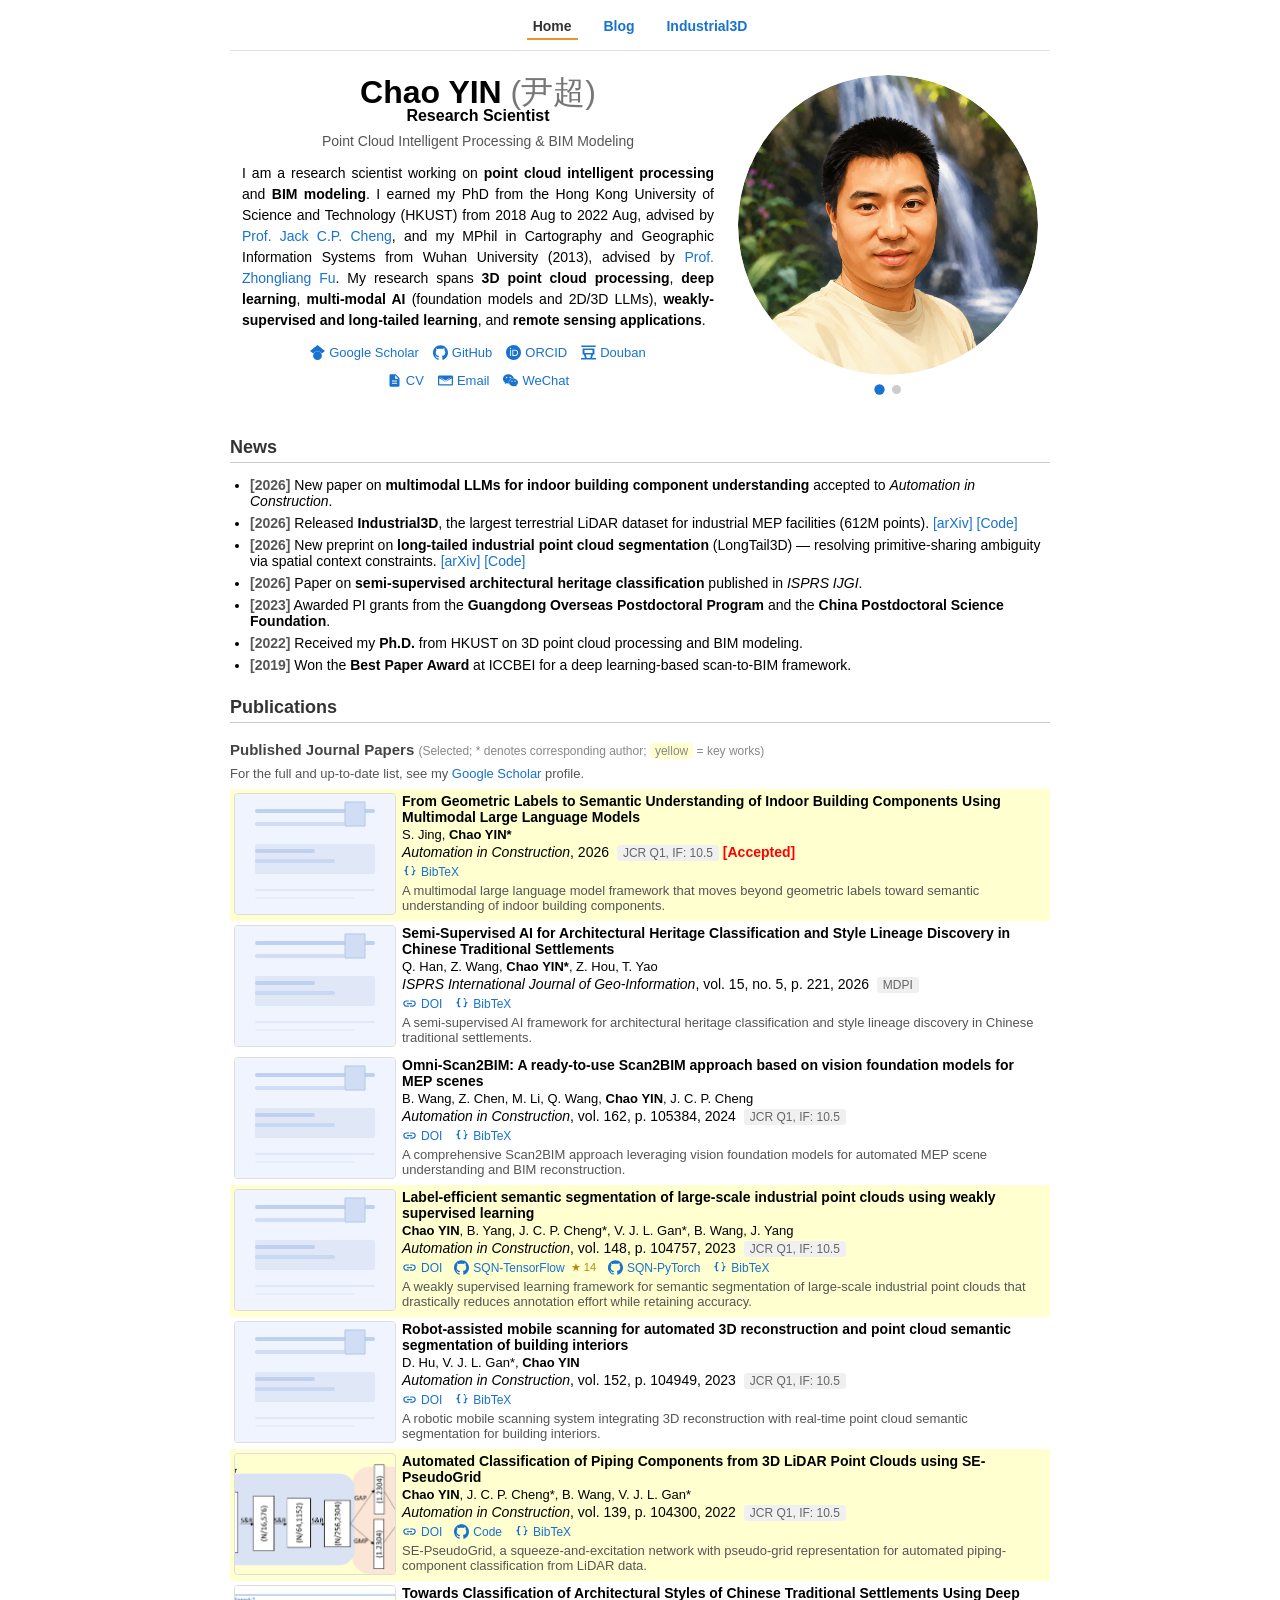
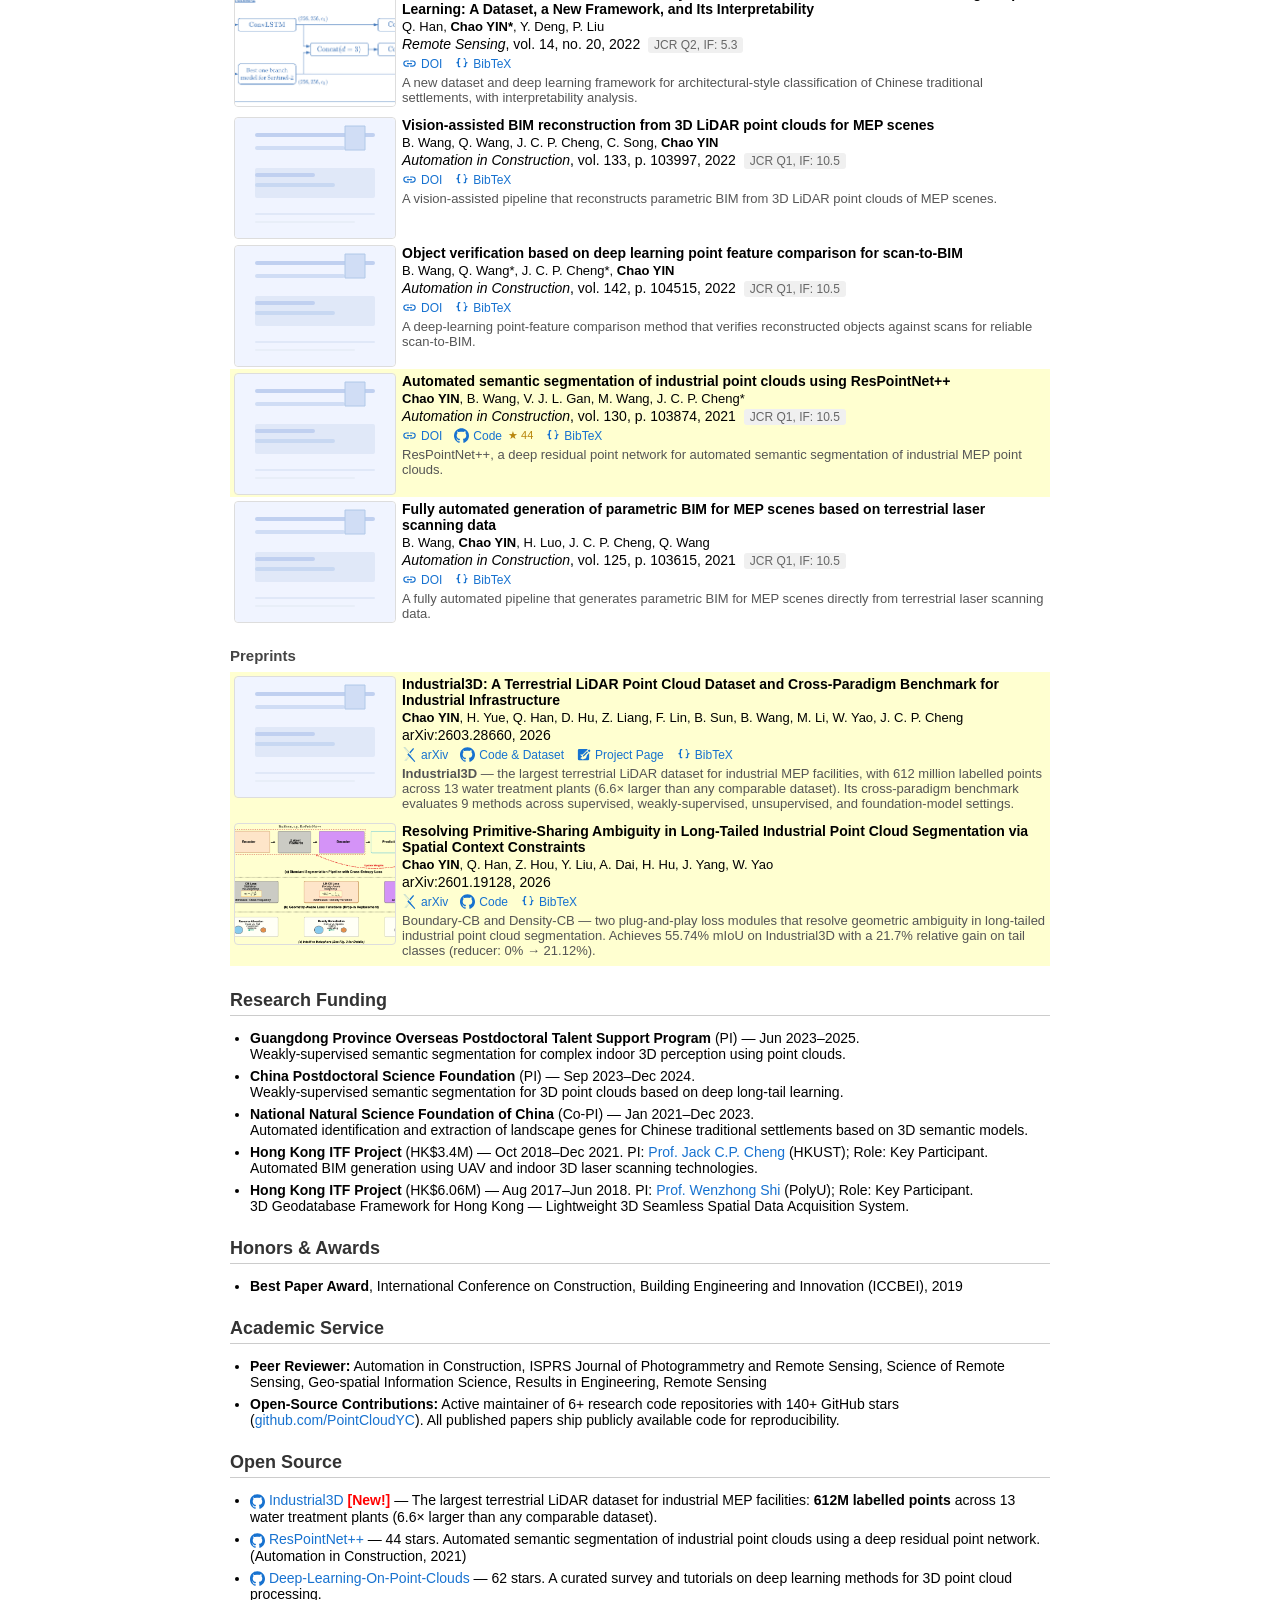
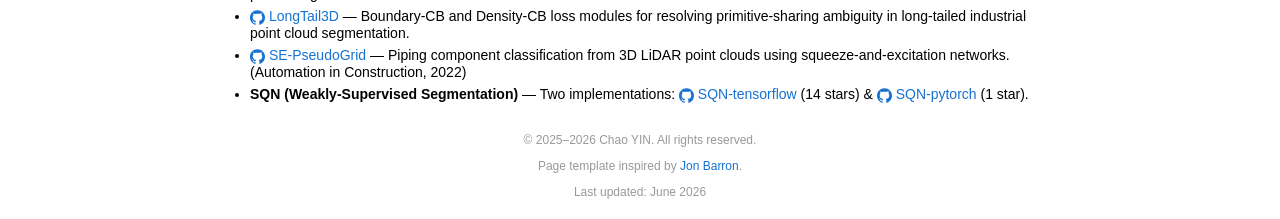
==== index.html @ 19ca6e64 "Larger photo (300px), dot gallery, chaoyin2/family2 Co-Authored-By: Claude Sonnet 4.6 <noreply@anthr" ====
<!DOCTYPE html>
<html lang="en">
<head>
  <meta charset="UTF-8">
  <meta name="viewport" content="width=device-width, initial-scale=1.0">
  <title>Chao YIN (尹超)</title>
  <link rel="stylesheet" type="text/css" href="stylesheet.css">
  <link rel="icon" type="image/svg+xml" href="static/img/favicon.svg">
  <meta name="description" content="Chao YIN — Associate Researcher at Guangdong Academy of Sciences. Research in 3D point cloud processing, deep learning, and remote sensing.">
  <meta name="author" content="Chao YIN">
</head>
<body>

<script type="text/javascript">
  // Thumbnail hover functions — opacity toggle for paper thumbnails
  function paper_start(id) {
    document.getElementById(id).style.opacity = "1";
  }
  function paper_stop(id) {
    document.getElementById(id).style.opacity = "0";
  }
  // Photo gallery switcher
  var _gphotos = ['static/img/chaoyin2.png', 'static/img/family2.png'];
  var _gidx = 0;
  function switchPhoto(idx) {
    var img = document.getElementById('gphoto');
    img.style.opacity = '0';
    setTimeout(function () {
      img.src = _gphotos[idx];
      img.style.opacity = '1';
    }, 200);
    document.querySelectorAll('.gdot').forEach(function (d, i) {
      d.classList.toggle('active', i === idx);
    });
    _gidx = idx;
  }

  // BibTeX show/hide + copy-to-clipboard
  function toggleBib(id) {
    var e = document.getElementById(id);
    e.style.display = (e.style.display === "block") ? "none" : "block";
  }
  function copyBib(id) {
    var box = document.getElementById(id);
    var text = box.querySelector("pre").innerText;
    var btn = box.querySelector(".bib-copy");
    navigator.clipboard.writeText(text).then(function () {
      var orig = btn.innerText;
      btn.innerText = "Copied!";
      setTimeout(function () { btn.innerText = orig; }, 1500);
    });
  }
</script>

<table width="820" border="0" align="center" cellspacing="0" cellpadding="0">
  <tr>
    <td>

      <!-- ===== TOP NAV ===== -->
      <div class="topnav">
        <a class="active" href="index.html">Home</a>
        <a href="blog/index.html">Blog</a>
        <a href="industrial3d/index.html">Industrial3D</a>
      </div>
      <!-- ===== END TOP NAV ===== -->

      <!-- ===== HEADER ===== -->
      <table width="100%" align="center" border="0" cellspacing="0" cellpadding="12">
        <tr>
          <td width="67%" valign="middle">
            <p class="name">Chao YIN <span style="color:#777;font-weight:normal">(尹超)</span></p>
            <p style="text-align: center; font-size: 16px; margin-top: -8px;">
              <strong>Research Scientist</strong>
            </p>
            <p style="text-align: center; font-size: 14px; color: #555; margin-top: -8px;">
              Point Cloud Intelligent Processing &amp; BIM Modeling
            </p>
            <p style="text-align: justify; font-size: 14px; line-height: 1.5; margin-top: 12px;">
              I am a research scientist working on <strong>point cloud intelligent processing</strong> and
              <strong>BIM modeling</strong>. I earned my PhD from the Hong Kong University of Science and
              Technology (HKUST) from 2018 Aug to 2022 Aug, advised by
              <a href="https://facultyprofiles.hkust.edu.hk/profiles.php?profile=jack-chin-pang-cheng-cejcheng" target="_blank">Prof. Jack C.P. Cheng</a>,
              and my MPhil in Cartography and Geographic Information Systems from Wuhan University (2013), advised by
              <a href="https://rsgis.whu.edu.cn/info/1004/7291.htm" target="_blank">Prof. Zhongliang Fu</a>.
              My research spans <strong>3D point cloud processing</strong>, <strong>deep learning</strong>,
              <strong>multi-modal AI</strong> (foundation models and 2D/3D LLMs),
              <strong>weakly-supervised and long-tailed learning</strong>, and <strong>remote sensing applications</strong>.
            </p>
            <p class="links">
              <a href="https://scholar.google.com/citations?user=MD3X7kwAAAAJ&hl=en" target="_blank"><img class="ico" src="static/img/icons/googlescholar.svg" alt="">Google Scholar</a>
              <a href="https://github.com/PointCloudYC" target="_blank"><img class="ico" src="static/img/icons/github.svg" alt="">GitHub</a>
              <a href="https://orcid.org/0000-0002-8656-1874" target="_blank"><img class="ico" src="static/img/icons/orcid.svg" alt="">ORCID</a>
              <a href="https://www.douban.com/people/58358756/" target="_blank"><img class="ico" src="static/img/icons/douban.svg" alt="">Douban</a>
            </p>
            <p class="links">
              <a href="static/cv/cv.pdf" target="_blank"><img class="ico" src="static/img/icons/cv.svg" alt="">CV</a>
              <a href="mailto:cyinac@connect.ust.hk"><img class="ico" src="static/img/icons/email.svg" alt="">Email</a>
              <span class="wechat"><img class="ico" src="static/img/icons/wechat.svg" alt="">WeChat</span>
            </p>
          </td>
          <td width="33%" valign="middle" class="photo-cell" style="text-align: center;">
            <div class="photo-gallery">
              <div class="photo-frame">
                <img class="gallery-photo" id="gphoto" src="static/img/chaoyin2.png" alt="Profile photo of Chao YIN">
              </div>
              <div class="gallery-dots">
                <span class="gdot active" onclick="switchPhoto(0)" title="Portrait"></span>
                <span class="gdot" onclick="switchPhoto(1)" title="Family"></span>
              </div>
            </div>
          </td>
        </tr>
      </table>
      <!-- ===== END HEADER ===== -->

      <!-- ===== NEWS ===== -->
      <h2>News</h2>
      <ul style="padding-left: 20px;">
        <li class="news-item">
          <span class="news-date">[2026]</span>
          New paper on <strong>multimodal LLMs for indoor building component understanding</strong>
          accepted to <em>Automation in Construction</em>.
        </li>
        <li class="news-item">
          <span class="news-date">[2026]</span>
          Released <strong>Industrial3D</strong>, the largest terrestrial LiDAR dataset for industrial MEP facilities (612M points).
          <a href="https://arxiv.org/abs/2603.28660" target="_blank">[arXiv]</a>
          <a href="https://github.com/pointcloudyc/Industrial3D" target="_blank">[Code]</a>
        </li>
        <li class="news-item">
          <span class="news-date">[2026]</span>
          New preprint on <strong>long-tailed industrial point cloud segmentation</strong> (LongTail3D) &mdash; resolving primitive-sharing ambiguity via spatial context constraints.
          <a href="https://arxiv.org/abs/2601.19128" target="_blank">[arXiv]</a>
          <a href="https://github.com/PointCloudYC/LongTail3D" target="_blank">[Code]</a>
        </li>
        <li class="news-item">
          <span class="news-date">[2026]</span>
          Paper on <strong>semi-supervised architectural heritage classification</strong> published in <em>ISPRS IJGI</em>.
        </li>
        <li class="news-item">
          <span class="news-date">[2023]</span>
          Awarded PI grants from the <strong>Guangdong Overseas Postdoctoral Program</strong>
          and the <strong>China Postdoctoral Science Foundation</strong>.
        </li>
        <li class="news-item">
          <span class="news-date">[2022]</span>
          Received my <strong>Ph.D.</strong> from HKUST on 3D point cloud processing and BIM modeling.
        </li>
        <li class="news-item">
          <span class="news-date">[2019]</span>
          Won the <strong>Best Paper Award</strong> at ICCBEI for a deep learning-based scan-to-BIM framework.
        </li>
      </ul>
      <!-- ===== END NEWS ===== -->

      <!-- ===== PUBLICATIONS ===== -->
      <h2>Publications</h2>

      <!-- Published Journal Papers -->
      <h3>Published Journal Papers <span class="h3-note">(Selected; * denotes corresponding author; <span class="pub-highlight">yellow</span> = key works)</span></h3>
      <p class="pub-note">For the full and up-to-date list, see my <a href="https://scholar.google.com/citations?user=MD3X7kwAAAAJ&hl=en" target="_blank">Google Scholar</a> profile.</p>

      <!-- Paper 0: From Geometric Labels (AIC, accepted) -->
      <table width="100%" align="center" border="0" cellspacing="0" cellpadding="8">
        <tr bgcolor="#ffffd0">
          <td width="20%" valign="top" style="text-align: center; padding: 4px;">
            <div class="one" onmouseover="paper_start('pacc_overlay')" onmouseout="paper_stop('pacc_overlay')">
              <img class="paper-thumb" src="static/img/papers/geometric-labels-llm.jpg" onerror="this.onerror=null;this.src='static/img/paper_placeholder.svg'" alt="Multimodal LLM building components thumbnail">
              <div class="two" id="pacc_overlay">
                <img class="paper-thumb" src="static/img/paper_placeholder_hover.svg" alt="Multimodal LLM overlay">
              </div>
            </div>
          </td>
          <td width="80%" valign="top" style="padding: 4px;">
            <p style="margin-top: 0; margin-bottom: 2px;">
              <span class="papertitle">From Geometric Labels to Semantic Understanding of Indoor Building Components Using Multimodal Large Language Models</span>
            </p>
            <p style="margin: 2px 0; font-size: 13px;">
              S. Jing, <b>Chao YIN*</b>
            </p>
            <p style="margin: 2px 0;">
              <em>Automation in Construction</em>, 2026
              <span class="venue-label">JCR Q1, IF: 10.5</span>
              <font color="red"><b> [Accepted]</b></font>
            </p>
            <p class="pub-links">
              <a href="javascript:void(0)" onclick="toggleBib('bib_pacc')"><img class="ico" src="static/img/icons/bibtex.svg" alt="">BibTeX</a>
            </p>
            <div class="bibtex-box" id="bib_pacc">
              <button class="bib-copy" onclick="copyBib('bib_pacc')">Copy</button>
              <pre>@article{jing2026geometric,
  title   = {From Geometric Labels to Semantic Understanding of Indoor Building Components Using Multimodal Large Language Models},
  author  = {Jing, S. and Yin, Chao},
  journal = {Automation in Construction},
  year    = {2026}
}</pre>
            </div>
            <p style="margin: 4px 0; font-size: 13px; color: #555;">
              A multimodal large language model framework that moves beyond geometric labels toward semantic understanding of indoor building components.
            </p>
          </td>
        </tr>
      </table>

      <!-- Paper 1: Semi-Supervised AI for Architectural Heritage (2026) — de-highlighted (off-direction) -->
      <table width="100%" align="center" border="0" cellspacing="0" cellpadding="8">
        <tr>
          <td width="20%" valign="top" style="text-align: center; padding: 4px;">
            <div class="one" onmouseover="paper_start('p00_overlay')" onmouseout="paper_stop('p00_overlay')">
              <img class="paper-thumb" src="static/img/papers/heritage-semisup.jpg" onerror="this.onerror=null;this.src='static/img/paper_placeholder.svg'" alt="Heritage classification thumbnail">
              <div class="two" id="p00_overlay">
                <img class="paper-thumb" src="static/img/paper_placeholder_hover.svg" alt="Heritage classification overlay">
              </div>
            </div>
          </td>
          <td width="80%" valign="top" style="padding: 4px;">
            <p style="margin-top: 0; margin-bottom: 2px;">
              <span class="papertitle">Semi-Supervised AI for Architectural Heritage Classification and Style Lineage Discovery in Chinese Traditional Settlements</span>
            </p>
            <p style="margin: 2px 0; font-size: 13px;">
              Q. Han, Z. Wang, <b>Chao YIN*</b>, Z. Hou, T. Yao
            </p>
            <p style="margin: 2px 0;">
              <em>ISPRS International Journal of Geo-Information</em>, vol. 15, no. 5, p. 221, 2026
              <span class="venue-label">MDPI</span>
            </p>
            <p class="pub-links">
              <a href="https://doi.org/10.3390/ijgi15050221" target="_blank"><img class="ico" src="static/img/icons/doi.svg" alt="">DOI</a>
              <a href="javascript:void(0)" onclick="toggleBib('bib_p00')"><img class="ico" src="static/img/icons/bibtex.svg" alt="">BibTeX</a>
            </p>
            <div class="bibtex-box" id="bib_p00">
              <button class="bib-copy" onclick="copyBib('bib_p00')">Copy</button>
              <pre>@article{han2026semisupervised,
  title   = {Semi-Supervised AI for Architectural Heritage Classification and Style Lineage Discovery in Chinese Traditional Settlements},
  author  = {Han, Q. and Wang, Z. and Yin, Chao and Hou, Z. and Yao, T.},
  journal = {ISPRS International Journal of Geo-Information},
  volume  = {15},
  number  = {5},
  pages   = {221},
  year    = {2026},
  doi     = {10.3390/ijgi15050221}
}</pre>
            </div>
            <p style="margin: 4px 0; font-size: 13px; color: #555;">
              A semi-supervised AI framework for architectural heritage classification and style lineage discovery in Chinese traditional settlements.
            </p>
          </td>
        </tr>
      </table>

      <!-- Paper 2: Omni-Scan2BIM (2024) -->
      <table width="100%" align="center" border="0" cellspacing="0" cellpadding="8">
        <tr>
          <td width="20%" valign="top" style="text-align: center; padding: 4px;">
            <div class="one" onmouseover="paper_start('p01_overlay')" onmouseout="paper_stop('p01_overlay')">
              <img class="paper-thumb" src="static/img/papers/omni-scan2bim.jpg" onerror="this.onerror=null;this.src='static/img/paper_placeholder.svg'" alt="Omni-Scan2BIM thumbnail">
              <div class="two" id="p01_overlay">
                <img class="paper-thumb" src="static/img/paper_placeholder_hover.svg" alt="Omni-Scan2BIM overlay">
              </div>
            </div>
          </td>
          <td width="80%" valign="top" style="padding: 4px;">
            <p style="margin-top: 0; margin-bottom: 2px;">
              <span class="papertitle">Omni-Scan2BIM: A ready-to-use Scan2BIM approach based on vision foundation models for MEP scenes</span>
            </p>
            <p style="margin: 2px 0; font-size: 13px;">
              B. Wang, Z. Chen, M. Li, Q. Wang, <b>Chao YIN</b>, J. C. P. Cheng
            </p>
            <p style="margin: 2px 0;">
              <em>Automation in Construction</em>, vol. 162, p. 105384, 2024
              <span class="venue-label">JCR Q1, IF: 10.5</span>
            </p>
            <p class="pub-links">
              <a href="https://doi.org/10.1016/j.autcon.2024.105384" target="_blank"><img class="ico" src="static/img/icons/doi.svg" alt="">DOI</a>
              <a href="javascript:void(0)" onclick="toggleBib('bib_p01')"><img class="ico" src="static/img/icons/bibtex.svg" alt="">BibTeX</a>
            </p>
            <div class="bibtex-box" id="bib_p01">
              <button class="bib-copy" onclick="copyBib('bib_p01')">Copy</button>
              <pre>@article{wang2024omni,
  title   = {Omni-Scan2BIM: A ready-to-use Scan2BIM approach based on vision foundation models for MEP scenes},
  author  = {Wang, B. and Chen, Z. and Li, M. and Wang, Q. and Yin, Chao and Cheng, Jack C. P.},
  journal = {Automation in Construction},
  volume  = {162},
  pages   = {105384},
  year    = {2024},
  doi     = {10.1016/j.autcon.2024.105384}
}</pre>
            </div>
            <p style="margin: 4px 0; font-size: 13px; color: #555;">
              A comprehensive Scan2BIM approach leveraging vision foundation models for automated MEP scene understanding and BIM reconstruction.
            </p>
          </td>
        </tr>
      </table>

      <!-- Paper 2: Weakly supervised (2023) -->
      <table width="100%" align="center" border="0" cellspacing="0" cellpadding="8">
        <tr bgcolor="#ffffd0">
          <td width="20%" valign="top" style="text-align: center; padding: 4px;">
            <div class="one" onmouseover="paper_start('p02_overlay')" onmouseout="paper_stop('p02_overlay')">
              <img class="paper-thumb" src="static/img/papers/weakly-supervised.jpg" onerror="this.onerror=null;this.src='static/img/paper_placeholder.svg'" alt="Weakly supervised segmentation thumbnail">
              <div class="two" id="p02_overlay">
                <img class="paper-thumb" src="static/img/paper_placeholder_hover.svg" alt="Weakly supervised overlay">
              </div>
            </div>
          </td>
          <td width="80%" valign="top" style="padding: 4px;">
            <p style="margin-top: 0; margin-bottom: 2px;">
              <span class="papertitle">Label-efficient semantic segmentation of large-scale industrial point clouds using weakly supervised learning</span>
            </p>
            <p style="margin: 2px 0; font-size: 13px;">
              <b>Chao YIN</b>, B. Yang, J. C. P. Cheng*, V. J. L. Gan*, B. Wang, J. Yang
            </p>
            <p style="margin: 2px 0;">
              <em>Automation in Construction</em>, vol. 148, p. 104757, 2023
              <span class="venue-label">JCR Q1, IF: 10.5</span>
            </p>
            <p class="pub-links">
              <a href="https://doi.org/10.1016/j.autcon.2023.104757" target="_blank"><img class="ico" src="static/img/icons/doi.svg" alt="">DOI</a>
              <a href="https://github.com/PointCloudYC/SQN_tensorflow" target="_blank"><img class="ico" src="static/img/icons/github.svg" alt="">SQN-TensorFlow</a><span class="stars">&#9733; 14</span>
              <a href="https://github.com/PointCloudYC/SQN-pytorch" target="_blank"><img class="ico" src="static/img/icons/github.svg" alt="">SQN-PyTorch</a>
              <a href="javascript:void(0)" onclick="toggleBib('bib_p02')"><img class="ico" src="static/img/icons/bibtex.svg" alt="">BibTeX</a>
            </p>
            <div class="bibtex-box" id="bib_p02">
              <button class="bib-copy" onclick="copyBib('bib_p02')">Copy</button>
              <pre>@article{yin2023label,
  title   = {Label-efficient semantic segmentation of large-scale industrial point clouds using weakly supervised learning},
  author  = {Yin, Chao and Yang, B. and Cheng, Jack C. P. and Gan, Vincent J. L. and Wang, B. and Yang, J.},
  journal = {Automation in Construction},
  volume  = {148},
  pages   = {104757},
  year    = {2023},
  doi     = {10.1016/j.autcon.2023.104757}
}</pre>
            </div>
            <p style="margin: 4px 0; font-size: 13px; color: #555;">
              A weakly supervised learning framework for semantic segmentation of large-scale industrial point clouds that drastically reduces annotation effort while retaining accuracy.
            </p>
          </td>
        </tr>
      </table>

      <!-- Paper 3: Robot-assisted (2023) -->
      <table width="100%" align="center" border="0" cellspacing="0" cellpadding="8">
        <tr>
          <td width="20%" valign="top" style="text-align: center; padding: 4px;">
            <div class="one" onmouseover="paper_start('p03_overlay')" onmouseout="paper_stop('p03_overlay')">
              <img class="paper-thumb" src="static/img/papers/robot-scanning.jpg" onerror="this.onerror=null;this.src='static/img/paper_placeholder.svg'" alt="Robot-assisted scanning thumbnail">
              <div class="two" id="p03_overlay">
                <img class="paper-thumb" src="static/img/paper_placeholder_hover.svg" alt="Robot-assisted overlay">
              </div>
            </div>
          </td>
          <td width="80%" valign="top" style="padding: 4px;">
            <p style="margin-top: 0; margin-bottom: 2px;">
              <span class="papertitle">Robot-assisted mobile scanning for automated 3D reconstruction and point cloud semantic segmentation of building interiors</span>
            </p>
            <p style="margin: 2px 0; font-size: 13px;">
              D. Hu, V. J. L. Gan*, <b>Chao YIN</b>
            </p>
            <p style="margin: 2px 0;">
              <em>Automation in Construction</em>, vol. 152, p. 104949, 2023
              <span class="venue-label">JCR Q1, IF: 10.5</span>
            </p>
            <p class="pub-links">
              <a href="https://doi.org/10.1016/j.autcon.2023.104949" target="_blank"><img class="ico" src="static/img/icons/doi.svg" alt="">DOI</a>
              <a href="javascript:void(0)" onclick="toggleBib('bib_p03')"><img class="ico" src="static/img/icons/bibtex.svg" alt="">BibTeX</a>
            </p>
            <div class="bibtex-box" id="bib_p03">
              <button class="bib-copy" onclick="copyBib('bib_p03')">Copy</button>
              <pre>@article{hu2023robot,
  title   = {Robot-assisted mobile scanning for automated 3D reconstruction and point cloud semantic segmentation of building interiors},
  author  = {Hu, D. and Gan, Vincent J. L. and Yin, Chao},
  journal = {Automation in Construction},
  volume  = {152},
  pages   = {104949},
  year    = {2023},
  doi     = {10.1016/j.autcon.2023.104949}
}</pre>
            </div>
            <p style="margin: 4px 0; font-size: 13px; color: #555;">
              A robotic mobile scanning system integrating 3D reconstruction with real-time point cloud semantic segmentation for building interiors.
            </p>
          </td>
        </tr>
      </table>

      <!-- Paper 4: SE-PseudoGrid (2022) -->
      <table width="100%" align="center" border="0" cellspacing="0" cellpadding="8">
        <tr bgcolor="#ffffd0">
          <td width="20%" valign="top" style="text-align: center; padding: 4px;">
            <div class="one" onmouseover="paper_start('p04_overlay')" onmouseout="paper_stop('p04_overlay')">
              <img class="paper-thumb" src="static/img/papers/se-pseudogrid.jpg" onerror="this.onerror=null;this.src='static/img/paper_placeholder.svg'" alt="SE-PseudoGrid thumbnail">
              <div class="two" id="p04_overlay">
                <img class="paper-thumb" src="static/img/paper_placeholder_hover.svg" alt="SE-PseudoGrid overlay">
              </div>
            </div>
          </td>
          <td width="80%" valign="top" style="padding: 4px;">
            <p style="margin-top: 0; margin-bottom: 2px;">
              <span class="papertitle">Automated Classification of Piping Components from 3D LiDAR Point Clouds using SE-PseudoGrid</span>
            </p>
            <p style="margin: 2px 0; font-size: 13px;">
              <b>Chao YIN</b>, J. C. P. Cheng*, B. Wang, V. J. L. Gan*
            </p>
            <p style="margin: 2px 0;">
              <em>Automation in Construction</em>, vol. 139, p. 104300, 2022
              <span class="venue-label">JCR Q1, IF: 10.5</span>
            </p>
            <p class="pub-links">
              <a href="https://doi.org/10.1016/j.autcon.2022.104300" target="_blank"><img class="ico" src="static/img/icons/doi.svg" alt="">DOI</a>
              <a href="https://github.com/PointCloudYC/SE-PseudoGrid" target="_blank"><img class="ico" src="static/img/icons/github.svg" alt="">Code</a>
              <a href="javascript:void(0)" onclick="toggleBib('bib_p04')"><img class="ico" src="static/img/icons/bibtex.svg" alt="">BibTeX</a>
            </p>
            <div class="bibtex-box" id="bib_p04">
              <button class="bib-copy" onclick="copyBib('bib_p04')">Copy</button>
              <pre>@article{yin2022automated,
  title   = {Automated classification of piping components from 3D LiDAR point clouds using SE-PseudoGrid},
  author  = {Yin, Chao and Cheng, Jack C. P. and Wang, B. and Gan, Vincent J. L.},
  journal = {Automation in Construction},
  volume  = {139},
  pages   = {104300},
  year    = {2022},
  doi     = {10.1016/j.autcon.2022.104300}
}</pre>
            </div>
            <p style="margin: 4px 0; font-size: 13px; color: #555;">
              SE-PseudoGrid, a squeeze-and-excitation network with pseudo-grid representation for automated piping-component classification from LiDAR data.
            </p>
          </td>
        </tr>
      </table>

      <!-- Paper 5: Chinese Traditional Settlements (2022) -->
      <table width="100%" align="center" border="0" cellspacing="0" cellpadding="8">
        <tr>
          <td width="20%" valign="top" style="text-align: center; padding: 4px;">
            <div class="one" onmouseover="paper_start('p05_overlay')" onmouseout="paper_stop('p05_overlay')">
              <img class="paper-thumb" src="static/img/papers/settlements.jpg" onerror="this.onerror=null;this.src='static/img/paper_placeholder.svg'" alt="Chinese traditional settlements thumbnail">
              <div class="two" id="p05_overlay">
                <img class="paper-thumb" src="static/img/paper_placeholder_hover.svg" alt="Chinese traditional settlements overlay">
              </div>
            </div>
          </td>
          <td width="80%" valign="top" style="padding: 4px;">
            <p style="margin-top: 0; margin-bottom: 2px;">
              <span class="papertitle">Towards Classification of Architectural Styles of Chinese Traditional Settlements Using Deep Learning: A Dataset, a New Framework, and Its Interpretability</span>
            </p>
            <p style="margin: 2px 0; font-size: 13px;">
              Q. Han, <b>Chao YIN*</b>, Y. Deng, P. Liu
            </p>
            <p style="margin: 2px 0;">
              <em>Remote Sensing</em>, vol. 14, no. 20, 2022
              <span class="venue-label">JCR Q2, IF: 5.3</span>
            </p>
            <p class="pub-links">
              <a href="https://doi.org/10.3390/rs14205000" target="_blank"><img class="ico" src="static/img/icons/doi.svg" alt="">DOI</a>
              <a href="javascript:void(0)" onclick="toggleBib('bib_p05')"><img class="ico" src="static/img/icons/bibtex.svg" alt="">BibTeX</a>
            </p>
            <div class="bibtex-box" id="bib_p05">
              <button class="bib-copy" onclick="copyBib('bib_p05')">Copy</button>
              <pre>@article{han2022towards,
  title   = {Towards Classification of Architectural Styles of Chinese Traditional Settlements Using Deep Learning: A Dataset, a New Framework, and Its Interpretability},
  author  = {Han, Q. and Yin, Chao and Deng, Y. and Liu, P.},
  journal = {Remote Sensing},
  volume  = {14},
  number  = {20},
  pages   = {5000},
  year    = {2022},
  doi     = {10.3390/rs14205000}
}</pre>
            </div>
            <p style="margin: 4px 0; font-size: 13px; color: #555;">
              A new dataset and deep learning framework for architectural-style classification of Chinese traditional settlements, with interpretability analysis.
            </p>
          </td>
        </tr>
      </table>

      <!-- Paper 6: Vision-assisted BIM (2022) -->
      <table width="100%" align="center" border="0" cellspacing="0" cellpadding="8">
        <tr>
          <td width="20%" valign="top" style="text-align: center; padding: 4px;">
            <div class="one" onmouseover="paper_start('p06_overlay')" onmouseout="paper_stop('p06_overlay')">
              <img class="paper-thumb" src="static/img/papers/vision-bim.jpg" onerror="this.onerror=null;this.src='static/img/paper_placeholder.svg'" alt="Vision-assisted BIM thumbnail">
              <div class="two" id="p06_overlay">
                <img class="paper-thumb" src="static/img/paper_placeholder_hover.svg" alt="Vision-assisted BIM overlay">
              </div>
            </div>
          </td>
          <td width="80%" valign="top" style="padding: 4px;">
            <p style="margin-top: 0; margin-bottom: 2px;">
              <span class="papertitle">Vision-assisted BIM reconstruction from 3D LiDAR point clouds for MEP scenes</span>
            </p>
            <p style="margin: 2px 0; font-size: 13px;">
              B. Wang, Q. Wang, J. C. P. Cheng, C. Song, <b>Chao YIN</b>
            </p>
            <p style="margin: 2px 0;">
              <em>Automation in Construction</em>, vol. 133, p. 103997, 2022
              <span class="venue-label">JCR Q1, IF: 10.5</span>
            </p>
            <p class="pub-links">
              <a href="https://doi.org/10.1016/j.autcon.2021.103997" target="_blank"><img class="ico" src="static/img/icons/doi.svg" alt="">DOI</a>
              <a href="javascript:void(0)" onclick="toggleBib('bib_p06')"><img class="ico" src="static/img/icons/bibtex.svg" alt="">BibTeX</a>
            </p>
            <div class="bibtex-box" id="bib_p06">
              <button class="bib-copy" onclick="copyBib('bib_p06')">Copy</button>
              <pre>@article{wang2022vision,
  title   = {Vision-assisted BIM reconstruction from 3D LiDAR point clouds for MEP scenes},
  author  = {Wang, B. and Wang, Q. and Cheng, Jack C. P. and Song, C. and Yin, Chao},
  journal = {Automation in Construction},
  volume  = {133},
  pages   = {103997},
  year    = {2022},
  doi     = {10.1016/j.autcon.2021.103997}
}</pre>
            </div>
            <p style="margin: 4px 0; font-size: 13px; color: #555;">
              A vision-assisted pipeline that reconstructs parametric BIM from 3D LiDAR point clouds of MEP scenes.
            </p>
          </td>
        </tr>
      </table>

      <!-- Paper 7: Object verification (2022) -->
      <table width="100%" align="center" border="0" cellspacing="0" cellpadding="8">
        <tr>
          <td width="20%" valign="top" style="text-align: center; padding: 4px;">
            <div class="one" onmouseover="paper_start('p07_overlay')" onmouseout="paper_stop('p07_overlay')">
              <img class="paper-thumb" src="static/img/papers/object-verification.jpg" onerror="this.onerror=null;this.src='static/img/paper_placeholder.svg'" alt="Object verification thumbnail">
              <div class="two" id="p07_overlay">
                <img class="paper-thumb" src="static/img/paper_placeholder_hover.svg" alt="Object verification overlay">
              </div>
            </div>
          </td>
          <td width="80%" valign="top" style="padding: 4px;">
            <p style="margin-top: 0; margin-bottom: 2px;">
              <span class="papertitle">Object verification based on deep learning point feature comparison for scan-to-BIM</span>
            </p>
            <p style="margin: 2px 0; font-size: 13px;">
              B. Wang, Q. Wang*, J. C. P. Cheng*, <b>Chao YIN</b>
            </p>
            <p style="margin: 2px 0;">
              <em>Automation in Construction</em>, vol. 142, p. 104515, 2022
              <span class="venue-label">JCR Q1, IF: 10.5</span>
            </p>
            <p class="pub-links">
              <a href="https://doi.org/10.1016/j.autcon.2022.104515" target="_blank"><img class="ico" src="static/img/icons/doi.svg" alt="">DOI</a>
              <a href="javascript:void(0)" onclick="toggleBib('bib_p07')"><img class="ico" src="static/img/icons/bibtex.svg" alt="">BibTeX</a>
            </p>
            <div class="bibtex-box" id="bib_p07">
              <button class="bib-copy" onclick="copyBib('bib_p07')">Copy</button>
              <pre>@article{wang2022object,
  title   = {Object verification based on deep learning point feature comparison for scan-to-BIM},
  author  = {Wang, B. and Wang, Q. and Cheng, Jack C. P. and Yin, Chao},
  journal = {Automation in Construction},
  volume  = {142},
  pages   = {104515},
  year    = {2022},
  doi     = {10.1016/j.autcon.2022.104515}
}</pre>
            </div>
            <p style="margin: 4px 0; font-size: 13px; color: #555;">
              A deep-learning point-feature comparison method that verifies reconstructed objects against scans for reliable scan-to-BIM.
            </p>
          </td>
        </tr>
      </table>

      <!-- Paper 8: ResPointNet++ (2021) -->
      <table width="100%" align="center" border="0" cellspacing="0" cellpadding="8">
        <tr bgcolor="#ffffd0">
          <td width="20%" valign="top" style="text-align: center; padding: 4px;">
            <div class="one" onmouseover="paper_start('p08_overlay')" onmouseout="paper_stop('p08_overlay')">
              <img class="paper-thumb" src="static/img/papers/respointnet.jpg" onerror="this.onerror=null;this.src='static/img/paper_placeholder.svg'" alt="ResPointNet++ thumbnail">
              <div class="two" id="p08_overlay">
                <img class="paper-thumb" src="static/img/paper_placeholder_hover.svg" alt="ResPointNet++ overlay">
              </div>
            </div>
          </td>
          <td width="80%" valign="top" style="padding: 4px;">
            <p style="margin-top: 0; margin-bottom: 2px;">
              <span class="papertitle">Automated semantic segmentation of industrial point clouds using ResPointNet++</span>
            </p>
            <p style="margin: 2px 0; font-size: 13px;">
              <b>Chao YIN</b>, B. Wang, V. J. L. Gan, M. Wang, J. C. P. Cheng*
            </p>
            <p style="margin: 2px 0;">
              <em>Automation in Construction</em>, vol. 130, p. 103874, 2021
              <span class="venue-label">JCR Q1, IF: 10.5</span>
            </p>
            <p class="pub-links">
              <a href="https://doi.org/10.1016/j.autcon.2021.103874" target="_blank"><img class="ico" src="static/img/icons/doi.svg" alt="">DOI</a>
              <a href="https://github.com/PointCloudYC/ResPointNet2" target="_blank"><img class="ico" src="static/img/icons/github.svg" alt="">Code</a><span class="stars">&#9733; 44</span>
              <a href="javascript:void(0)" onclick="toggleBib('bib_p08')"><img class="ico" src="static/img/icons/bibtex.svg" alt="">BibTeX</a>
            </p>
            <div class="bibtex-box" id="bib_p08">
              <button class="bib-copy" onclick="copyBib('bib_p08')">Copy</button>
              <pre>@article{yin2021automated,
  title   = {Automated semantic segmentation of industrial point clouds using ResPointNet++},
  author  = {Yin, Chao and Wang, B. and Gan, Vincent J. L. and Wang, M. and Cheng, Jack C. P.},
  journal = {Automation in Construction},
  volume  = {130},
  pages   = {103874},
  year    = {2021},
  doi     = {10.1016/j.autcon.2021.103874}
}</pre>
            </div>
            <p style="margin: 4px 0; font-size: 13px; color: #555;">
              ResPointNet++, a deep residual point network for automated semantic segmentation of industrial MEP point clouds.
            </p>
          </td>
        </tr>
      </table>

      <!-- Paper 9: Parametric BIM (2021) -->
      <table width="100%" align="center" border="0" cellspacing="0" cellpadding="8">
        <tr>
          <td width="20%" valign="top" style="text-align: center; padding: 4px;">
            <div class="one" onmouseover="paper_start('p09_overlay')" onmouseout="paper_stop('p09_overlay')">
              <img class="paper-thumb" src="static/img/papers/parametric-bim.jpg" onerror="this.onerror=null;this.src='static/img/paper_placeholder.svg'" alt="Parametric BIM thumbnail">
              <div class="two" id="p09_overlay">
                <img class="paper-thumb" src="static/img/paper_placeholder_hover.svg" alt="Parametric BIM overlay">
              </div>
            </div>
          </td>
          <td width="80%" valign="top" style="padding: 4px;">
            <p style="margin-top: 0; margin-bottom: 2px;">
              <span class="papertitle">Fully automated generation of parametric BIM for MEP scenes based on terrestrial laser scanning data</span>
            </p>
            <p style="margin: 2px 0; font-size: 13px;">
              B. Wang, <b>Chao YIN</b>, H. Luo, J. C. P. Cheng, Q. Wang
            </p>
            <p style="margin: 2px 0;">
              <em>Automation in Construction</em>, vol. 125, p. 103615, 2021
              <span class="venue-label">JCR Q1, IF: 10.5</span>
            </p>
            <p class="pub-links">
              <a href="https://doi.org/10.1016/j.autcon.2021.103615" target="_blank"><img class="ico" src="static/img/icons/doi.svg" alt="">DOI</a>
              <a href="javascript:void(0)" onclick="toggleBib('bib_p09')"><img class="ico" src="static/img/icons/bibtex.svg" alt="">BibTeX</a>
            </p>
            <div class="bibtex-box" id="bib_p09">
              <button class="bib-copy" onclick="copyBib('bib_p09')">Copy</button>
              <pre>@article{wang2021fully,
  title   = {Fully automated generation of parametric BIM for MEP scenes based on terrestrial laser scanning data},
  author  = {Wang, B. and Yin, Chao and Luo, H. and Cheng, Jack C. P. and Wang, Q.},
  journal = {Automation in Construction},
  volume  = {125},
  pages   = {103615},
  year    = {2021},
  doi     = {10.1016/j.autcon.2021.103615}
}</pre>
            </div>
            <p style="margin: 4px 0; font-size: 13px; color: #555;">
              A fully automated pipeline that generates parametric BIM for MEP scenes directly from terrestrial laser scanning data.
            </p>
          </td>
        </tr>
      </table>

      <!-- Preprints -->
      <h3>Preprints</h3>

      <!-- Industrial3D -->
      <table width="100%" align="center" border="0" cellspacing="0" cellpadding="8">
        <tr bgcolor="#ffffd0">
          <td width="20%" valign="top" style="text-align: center; padding: 4px;">
            <div class="one" onmouseover="paper_start('pp1_overlay')" onmouseout="paper_stop('pp1_overlay')">
              <img class="paper-thumb" src="static/img/papers/industrial3d.jpg" onerror="this.onerror=null;this.src='static/img/paper_placeholder.svg'" alt="Industrial3D dataset benchmark">
              <div class="two" id="pp1_overlay">
                <img class="paper-thumb" src="static/img/paper_placeholder_hover.svg" alt="Industrial3D overlay">
              </div>
            </div>
          </td>
          <td width="80%" valign="top" style="padding: 4px;">
            <p style="margin-top: 0; margin-bottom: 2px;">
              <span class="papertitle">Industrial3D: A Terrestrial LiDAR Point Cloud Dataset and Cross-Paradigm Benchmark for Industrial Infrastructure</span>
            </p>
            <p style="margin: 2px 0; font-size: 13px;">
              <b>Chao YIN</b>, H. Yue, Q. Han, D. Hu, Z. Liang, F. Lin, B. Sun, B. Wang, M. Li, W. Yao, J. C. P. Cheng
            </p>
            <p style="margin: 2px 0;">
              arXiv:2603.28660, 2026
            </p>
            <p class="pub-links">
              <a href="https://arxiv.org/abs/2603.28660" target="_blank"><img class="ico" src="static/img/icons/arxiv.svg" alt="">arXiv</a>
              <a href="https://github.com/pointcloudyc/Industrial3D" target="_blank"><img class="ico" src="static/img/icons/github.svg" alt="">Code &amp; Dataset</a>
              <a href="industrial3d/index.html"><img class="ico" src="static/img/icons/blog.svg" alt="">Project Page</a>
              <a href="javascript:void(0)" onclick="toggleBib('bib_pp1')"><img class="ico" src="static/img/icons/bibtex.svg" alt="">BibTeX</a>
            </p>
            <div class="bibtex-box" id="bib_pp1">
              <button class="bib-copy" onclick="copyBib('bib_pp1')">Copy</button>
              <pre>@article{yin2026industrial3d,
  title   = {Industrial3D: A Terrestrial LiDAR Point Cloud Dataset and Cross-Paradigm Benchmark for Industrial Infrastructure},
  author  = {Yin, Chao and Yue, H. and Han, Q. and Hu, D. and Liang, Z. and Lin, F. and Sun, B. and Wang, B. and Li, M. and Yao, W. and Cheng, Jack C. P.},
  journal = {arXiv preprint arXiv:2603.28660},
  year    = {2026}
}</pre>
            </div>
            <p style="margin: 4px 0; font-size: 13px; color: #555;">
              <strong>Industrial3D</strong> &mdash; the largest terrestrial LiDAR dataset for industrial MEP facilities, with 612 million labelled points across 13 water treatment plants (6.6&times; larger than any comparable dataset). Its cross-paradigm benchmark evaluates 9 methods across supervised, weakly-supervised, unsupervised, and foundation-model settings.
            </p>
          </td>
        </tr>
      </table>

      <!-- Resolving Primitive-Sharing Ambiguity -->
      <table width="100%" align="center" border="0" cellspacing="0" cellpadding="8">
        <tr bgcolor="#ffffd0">
          <td width="20%" valign="top" style="text-align: center; padding: 4px;">
            <div class="one" onmouseover="paper_start('pp2_overlay')" onmouseout="paper_stop('pp2_overlay')">
              <img class="paper-thumb" src="static/img/papers/longtail3d.jpg" onerror="this.onerror=null;this.src='static/img/paper_placeholder.svg'" alt="Long-tail segmentation resolving ambiguity">
              <div class="two" id="pp2_overlay">
                <img class="paper-thumb" src="static/img/paper_placeholder_hover.svg" alt="Resolving ambiguity overlay">
              </div>
            </div>
          </td>
          <td width="80%" valign="top" style="padding: 4px;">
            <p style="margin-top: 0; margin-bottom: 2px;">
              <span class="papertitle">Resolving Primitive-Sharing Ambiguity in Long-Tailed Industrial Point Cloud Segmentation via Spatial Context Constraints</span>
            </p>
            <p style="margin: 2px 0; font-size: 13px;">
              <b>Chao YIN</b>, Q. Han, Z. Hou, Y. Liu, A. Dai, H. Hu, J. Yang, W. Yao
            </p>
            <p style="margin: 2px 0;">
              arXiv:2601.19128, 2026
            </p>
            <p class="pub-links">
              <a href="https://arxiv.org/abs/2601.19128" target="_blank"><img class="ico" src="static/img/icons/arxiv.svg" alt="">arXiv</a>
              <a href="https://github.com/PointCloudYC/LongTail3D" target="_blank"><img class="ico" src="static/img/icons/github.svg" alt="">Code</a>
              <a href="javascript:void(0)" onclick="toggleBib('bib_pp2')"><img class="ico" src="static/img/icons/bibtex.svg" alt="">BibTeX</a>
            </p>
            <div class="bibtex-box" id="bib_pp2">
              <button class="bib-copy" onclick="copyBib('bib_pp2')">Copy</button>
              <pre>@article{yin2026resolving,
  title   = {Resolving Primitive-Sharing Ambiguity in Long-Tailed Industrial Point Cloud Segmentation via Spatial Context Constraints},
  author  = {Yin, Chao and Han, Q. and Hou, Z. and Liu, Y. and Dai, A. and Hu, H. and Yang, J. and Yao, W.},
  journal = {arXiv preprint arXiv:2601.19128},
  year    = {2026}
}</pre>
            </div>
            <p style="margin: 4px 0; font-size: 13px; color: #555;">
              Boundary-CB and Density-CB &mdash; two plug-and-play loss modules that resolve geometric ambiguity in long-tailed industrial point cloud segmentation. Achieves 55.74% mIoU on Industrial3D with a 21.7% relative gain on tail classes (reducer: 0% &rarr; 21.12%).
            </p>
          </td>
        </tr>
      </table>

      <!-- ===== END PUBLICATIONS ===== -->

      <!-- ===== RESEARCH FUNDING ===== -->
      <h2>Research Funding</h2>
      <ul style="padding-left: 20px;">
        <li class="news-item">
          <strong>Guangdong Province Overseas Postdoctoral Talent Support Program</strong> (PI) &mdash; Jun 2023&ndash;2025.<br>
          Weakly-supervised semantic segmentation for complex indoor 3D perception using point clouds.
        </li>
        <li class="news-item">
          <strong>China Postdoctoral Science Foundation</strong> (PI) &mdash; Sep 2023&ndash;Dec 2024.<br>
          Weakly-supervised semantic segmentation for 3D point clouds based on deep long-tail learning.
        </li>
        <li class="news-item">
          <strong>National Natural Science Foundation of China</strong> (Co-PI) &mdash; Jan 2021&ndash;Dec 2023.<br>
          Automated identification and extraction of landscape genes for Chinese traditional settlements based on 3D semantic models.
        </li>
        <li class="news-item">
          <strong>Hong Kong ITF Project</strong> (HK$3.4M) &mdash; Oct 2018&ndash;Dec 2021. PI:
          <a href="https://facultyprofiles.hkust.edu.hk/profiles.php?profile=jack-chin-pang-cheng-cejcheng" target="_blank">Prof. Jack C.P. Cheng</a> (HKUST); Role: Key Participant.<br>
          Automated BIM generation using UAV and indoor 3D laser scanning technologies.
        </li>
        <li class="news-item">
          <strong>Hong Kong ITF Project</strong> (HK$6.06M) &mdash; Aug 2017&ndash;Jun 2018. PI:
          <a href="https://www.polyu.edu.hk/lsgi/people/academic-staff/prof-john-wen-zhong-shi/" target="_blank">Prof. Wenzhong Shi</a> (PolyU); Role: Key Participant.<br>
          3D Geodatabase Framework for Hong Kong &mdash; Lightweight 3D Seamless Spatial Data Acquisition System.
        </li>
      </ul>
      <!-- ===== END RESEARCH FUNDING ===== -->

      <!-- ===== HONORS & AWARDS ===== -->
      <h2>Honors &amp; Awards</h2>
      <ul style="padding-left: 20px;">
        <li class="news-item">
          <strong>Best Paper Award</strong>, International Conference on Construction, Building Engineering and Innovation (ICCBEI), 2019
        </li>
      </ul>
      <!-- ===== END HONORS & AWARDS ===== -->

      <!-- ===== ACADEMIC SERVICE ===== -->
      <h2>Academic Service</h2>
      <ul style="padding-left: 20px;">
        <li class="news-item"><strong>Peer Reviewer:</strong> Automation in Construction, ISPRS Journal of Photogrammetry and Remote Sensing, Science of Remote Sensing, Geo-spatial Information Science, Results in Engineering, Remote Sensing</li>
        <li class="news-item"><strong>Open-Source Contributions:</strong> Active maintainer of 6+ research code repositories with 140+ GitHub stars (<a href="https://github.com/PointCloudYC" target="_blank">github.com/PointCloudYC</a>). All published papers ship publicly available code for reproducibility.</li>
      </ul>
      <!-- ===== END ACADEMIC SERVICE ===== -->

      <!-- ===== OPEN SOURCE ===== -->
      <h2>Open Source</h2>
      <ul style="padding-left: 20px;">
        <li class="news-item">
          <a href="https://github.com/pointcloudyc/Industrial3D" target="_blank">
            <img class="ico" src="static/img/icons/github.svg" alt="GitHub">
            Industrial3D
          </a>
          <font color="red"><b> [New!]</b></font>
          &mdash; The largest terrestrial LiDAR dataset for industrial MEP facilities: <strong>612M labelled points</strong> across 13 water treatment plants (6.6&times; larger than any comparable dataset).
        </li>
        <li class="news-item">
          <a href="https://github.com/PointCloudYC/ResPointNet2" target="_blank">
            <img class="ico" src="static/img/icons/github.svg" alt="GitHub">
            ResPointNet++
          </a> &mdash; 44 stars. Automated semantic segmentation of industrial point clouds using a deep residual point network. (Automation in Construction, 2021)
        </li>
        <li class="news-item">
          <a href="https://github.com/PointCloudYC/Deep-Learning-On-Point-Clouds" target="_blank">
            <img class="ico" src="static/img/icons/github.svg" alt="GitHub">
            Deep-Learning-On-Point-Clouds
          </a> &mdash; 62 stars. A curated survey and tutorials on deep learning methods for 3D point cloud processing.
        </li>
        <li class="news-item">
          <a href="https://github.com/PointCloudYC/LongTail3D" target="_blank">
            <img class="ico" src="static/img/icons/github.svg" alt="GitHub">
            LongTail3D
          </a> &mdash; Boundary-CB and Density-CB loss modules for resolving primitive-sharing ambiguity in long-tailed industrial point cloud segmentation.
        </li>
        <li class="news-item">
          <a href="https://github.com/PointCloudYC/SE-PseudoGrid" target="_blank">
            <img class="ico" src="static/img/icons/github.svg" alt="GitHub">
            SE-PseudoGrid
          </a> &mdash; Piping component classification from 3D LiDAR point clouds using squeeze-and-excitation networks. (Automation in Construction, 2022)
        </li>
        <li class="news-item">
          <strong>SQN (Weakly-Supervised Segmentation)</strong> &mdash; Two implementations:
          <a href="https://github.com/PointCloudYC/SQN_tensorflow" target="_blank">
            <img class="ico" src="static/img/icons/github.svg" alt="GitHub">
            SQN-tensorflow
          </a> (14 stars) &amp;
          <a href="https://github.com/PointCloudYC/SQN-pytorch" target="_blank">
            <img class="ico" src="static/img/icons/github.svg" alt="GitHub">
            SQN-pytorch
          </a> (1 star).
        </li>
      </ul>
      <!-- ===== END OPEN SOURCE ===== -->

      <!-- ===== FOOTER ===== -->
      <div class="footer">
        <p>&copy; 2025&ndash;2026 Chao YIN. All rights reserved.</p>
        <p>Page template inspired by <a href="https://jonbarron.info/" target="_blank">Jon Barron</a>.</p>
        <p>Last updated: June 2026</p>
      </div>
      <!-- ===== END FOOTER ===== -->

    </td>
  </tr>
</table>

</body>
</html>
---- stylesheet.css ----
/* stylesheet.css — Academic website for Dr. Chao YIN */
/* Style modeled after jonbarron.github.io */

body {
  font-family: Verdana, Arial, Helvetica, sans-serif;
  font-size: 14px;
  background-color: #ffffff;
  color: #000000;
  margin: 0;
  padding: 0;
}

table {
  font-size: 14px;
}

a:link {
  color: #1772d0;
  text-decoration: none;
}

a:visited {
  color: #1772d0;
  text-decoration: none;
}

a:active {
  color: #f09228;
  text-decoration: none;
}

a:hover {
  color: #f09228;
  text-decoration: none;
}

/* Name header */
.name {
  font-size: 32px;
  font-weight: bold;
  text-align: center;
  margin: 0;
  padding: 0;
}

/* Paper title */
.papertitle {
  font-size: 14px;
  font-weight: bold;
}

/* Section headings */
h2 {
  font-size: 18px;
  font-weight: bold;
  color: #333333;
  border-bottom: 1px solid #cccccc;
  padding-bottom: 4px;
  margin-top: 24px;
  margin-bottom: 12px;
}

h3 {
  font-size: 15px;
  font-weight: bold;
  color: #444444;
  margin-top: 18px;
  margin-bottom: 8px;
}

/* Paper thumbnail hover — scale-up animation */
.one {
  width: 160px;
  height: 120px;
  position: relative;
  overflow: visible;
  z-index: 1;
}
.one:hover {
  z-index: 10;
}
.two {
  display: none; /* overlay disabled; scale animation used instead */
}

/* Publication thumbnail image */

/* News list */
.news-item {
  margin-bottom: 6px;
  font-size: 14px;
}

.news-date {
  font-weight: bold;
  color: #555555;
}

/* Link bar */
.links {
  margin-top: 12px;
  font-size: 13px;
  display: flex;
  flex-wrap: wrap;
  justify-content: center;
  gap: 6px 14px;
}

.links a,
.links .wechat {
  display: inline-flex;
  align-items: center;
  gap: 4px;
  white-space: nowrap;
}

/* Inline icon (contact bar + publication links) */
.ico {
  width: 15px;
  height: 15px;
  vertical-align: middle;
}

/* WeChat: custom tooltip on hover showing WeChat ID */
.links .wechat {
  color: #1772d0;
  cursor: default;
  position: relative;
}
.links .wechat::after {
  content: "WeChat ID: ychaoonline";
  position: absolute;
  bottom: calc(100% + 6px);
  left: 50%;
  transform: translateX(-50%);
  background: #333;
  color: #fff;
  padding: 4px 9px;
  border-radius: 4px;
  font-size: 12px;
  white-space: nowrap;
  opacity: 0;
  pointer-events: none;
  transition: opacity 0.2s ease;
}
.links .wechat:hover::after {
  opacity: 1;
}

/* Publication highlight note */
.pub-highlight {
  background: #ffffd0;
  padding: 1px 5px;
  border-radius: 3px;
  font-weight: normal;
}

/* Footer */
.footer {
  text-align: center;
  font-size: 12px;
  color: #999999;
  margin-top: 30px;
  margin-bottom: 20px;
}

/* Award highlight */
.award-highlight {
  color: #cc0000;
  font-weight: bold;
}

/* Citation style */
.citation-title {
  font-weight: bold;
}

.citation-venue {
  font-style: italic;
}

/* Mobile responsive */
@media screen and (max-width: 820px) {
  body {
    font-size: 16px;
  }

  table {
    font-size: 16px;
  }

  .name {
    font-size: 28px;
  }

  h2 {
    font-size: 20px;
  }
}

/* Photo gallery with dot-switcher */
.photo-gallery {
  display: inline-block;
  text-align: center;
}

.photo-frame {
  width: 300px;
  height: 300px;
  border-radius: 50%;
  overflow: hidden;
  display: block;
  margin: 0 auto;
}

.gallery-photo {
  width: 300px;
  height: 300px;
  object-fit: cover;
  border-radius: 50%;
  transition: opacity 0.2s ease;
  display: block;
}

.gallery-dots {
  margin-top: 10px;
  display: flex;
  justify-content: center;
  align-items: center;
  gap: 8px;
}

.gdot {
  width: 9px;
  height: 9px;
  border-radius: 50%;
  background: #cccccc;
  cursor: pointer;
  transition: background 0.2s ease, transform 0.2s ease;
  border: none;
  display: inline-block;
}

.gdot:hover {
  background: #999999;
  transform: scale(1.2);
}

.gdot.active {
  background: #1772d0;
  transform: scale(1.15);
}

@media screen and (max-width: 820px) {
  .photo-frame,
  .gallery-photo {
    width: 220px;
    height: 220px;
  }
}

/* Publication thumbnail image */
.paper-thumb {
  width: 160px;
  height: 120px;
  object-fit: cover;
  border: 1px solid #dddddd;
  border-radius: 4px;
  transition: transform 0.3s ease, box-shadow 0.3s ease;
  transform-origin: center center;
  display: block;
}
.one:hover .paper-thumb {
  transform: scale(1.3);
  box-shadow: 0 6px 20px rgba(0,0,0,0.28);
}

/* Venue label styling */
.venue-label {
  font-size: 12px;
  background-color: #f0f0f0;
  padding: 1px 6px;
  border-radius: 3px;
  margin-left: 4px;
  color: #666666;
}

/* Publication heading note + Google Scholar note */
.h3-note {
  font-size: 12px;
  font-weight: normal;
  color: #888888;
}

.pub-note {
  font-size: 13px;
  color: #555555;
  margin: 0 0 8px 0;
}

/* Publication link row (DOI / Code / BibTeX) */
.pub-links {
  margin: 4px 0;
  font-size: 12px;
  display: flex;
  flex-wrap: wrap;
  align-items: center;
  gap: 4px 12px;
}

.pub-links a {
  display: inline-flex;
  align-items: center;
  gap: 4px;
  white-space: nowrap;
}

/* GitHub star count badge */
.stars {
  font-size: 11px;
  color: #b8860b;
  margin-left: -6px;
}

/* BibTeX box (hidden until toggled) */
.bibtex-box {
  display: none;
  position: relative;
  margin: 4px 0 8px 0;
  background-color: #f7f7f7;
  border: 1px solid #e0e0e0;
  border-radius: 4px;
}

.bibtex-box pre {
  margin: 0;
  padding: 10px 12px;
  font-family: "Courier New", Courier, monospace;
  font-size: 11px;
  line-height: 1.4;
  color: #333333;
  white-space: pre-wrap;
  word-break: break-word;
}

.bib-copy {
  position: absolute;
  top: 6px;
  right: 6px;
  font-size: 11px;
  padding: 2px 8px;
  background-color: #ffffff;
  border: 1px solid #cccccc;
  border-radius: 3px;
  color: #1772d0;
  cursor: pointer;
}

.bib-copy:hover {
  background-color: #1772d0;
  color: #ffffff;
}

/* ===== Top navigation menu (Home / About / Blog / Industrial3D) ===== */
.topnav {
  text-align: center;
  margin: 4px 0 8px 0;
  padding: 8px 0;
  border-bottom: 1px solid #e0e0e0;
}

.topnav a {
  display: inline-block;
  margin: 2px 8px;
  padding: 4px 6px;
  font-size: 14px;
  font-weight: bold;
  color: #1772d0;
}

.topnav a:hover {
  color: #f09228;
}

.topnav a.active {
  color: #333333;
  border-bottom: 2px solid #f09228;
}

/* ===== Blog ===== */
.nav-top {
  font-size: 13px;
  margin: 14px 0 0 0;
}

.post-list {
  padding-left: 20px;
}

.post-list .news-item {
  margin-bottom: 14px;
}

.post-excerpt {
  font-size: 13px;
  color: #555555;
  margin-top: 2px;
}

.post {
  margin-top: 16px;
  line-height: 1.6;
}

.post-title {
  font-size: 24px;
  font-weight: bold;
  margin-bottom: 4px;
}

.post-meta {
  font-size: 13px;
  color: #888888;
  margin-top: 0;
  margin-bottom: 18px;
}

/* ===== Industrial3D project pages ===== */
.subnav {
  text-align: center;
  border-bottom: 1px solid #cccccc;
  padding-bottom: 8px;
  margin-bottom: 6px;
}

.subnav a {
  margin: 0 10px;
  font-size: 14px;
}

.subnav a.active {
  font-weight: bold;
  color: #f09228;
}

.hero-sub {
  text-align: center;
  font-size: 15px;
  color: #555555;
  margin-top: -4px;
}

.btn-row {
  text-align: center;
  display: flex;
  flex-wrap: wrap;
  justify-content: center;
  gap: 10px;
  margin: 16px 0;
}

.btn {
  display: inline-flex;
  align-items: center;
  gap: 6px;
  padding: 6px 14px;
  border: 1px solid #1772d0;
  border-radius: 5px;
  font-size: 13px;
}

.btn:hover {
  background-color: #1772d0;
  color: #ffffff;
}

.btn:hover .ico {
  filter: brightness(0) invert(1);
}

.stat-grid {
  display: flex;
  flex-wrap: wrap;
  justify-content: center;
  gap: 14px;
  margin: 18px 0;
}

.stat {
  flex: 1 1 140px;
  min-width: 120px;
  text-align: center;
  background-color: #f7f7f7;
  border: 1px solid #e8e8e8;
  border-radius: 6px;
  padding: 12px 8px;
}

.stat .num {
  font-size: 26px;
  font-weight: bold;
  color: #1772d0;
}

.stat .label {
  font-size: 12px;
  color: #666666;
  margin-top: 2px;
}

.data-table {
  width: 100%;
  border-collapse: collapse;
  font-size: 13px;
  margin: 10px 0;
}

.data-table th,
.data-table td {
  border: 1px solid #dddddd;
  padding: 6px 10px;
  text-align: left;
}

.data-table th {
  background-color: #f0f0f0;
}

/* ===================================================================
   RESPONSIVE LAYOUT (mobile + tablet)
   The site uses fixed-width table layouts (Jon Barron style). These
   rules make the 820px container fluid and let the header + paper
   rows stack vertically on narrow screens.
   =================================================================== */

/* The fixed-width outer container becomes fluid below 820px */
table[width="820"] {
  width: 100%;
  max-width: 820px;
  box-sizing: border-box;
}

img {
  max-width: 100%;
  height: auto;
}

/* Tablet and below: add side gutters so content is not flush to edges */
@media screen and (max-width: 820px) {
  body {
    padding: 0 14px;
  }
}

/* Phones and small tablets: stack the header and paper rows */
@media screen and (max-width: 768px) {

  /* Header row: photo on top, name/bio below */
  table[cellpadding="12"] tr {
    display: flex;
    flex-direction: column;
  }
  table[cellpadding="12"] td {
    display: block;
    width: 100% !important;
  }
  table[cellpadding="12"] td.photo-cell {
    order: -1;
    margin-bottom: 10px;
  }

  /* Publication rows: thumbnail centered on top, text below */
  table[cellpadding="8"] td {
    display: block;
    width: 100% !important;
  }
  table[cellpadding="8"] td[width="20%"] {
    text-align: center;
    margin-bottom: 8px;
  }
  table[cellpadding="8"] .one,
  table[cellpadding="8"] .two {
    margin: 0 auto;
  }

  /* Industrial3D data tables: allow horizontal scroll instead of overflow */
  .data-table {
    display: block;
    overflow-x: auto;
    white-space: nowrap;
  }
}
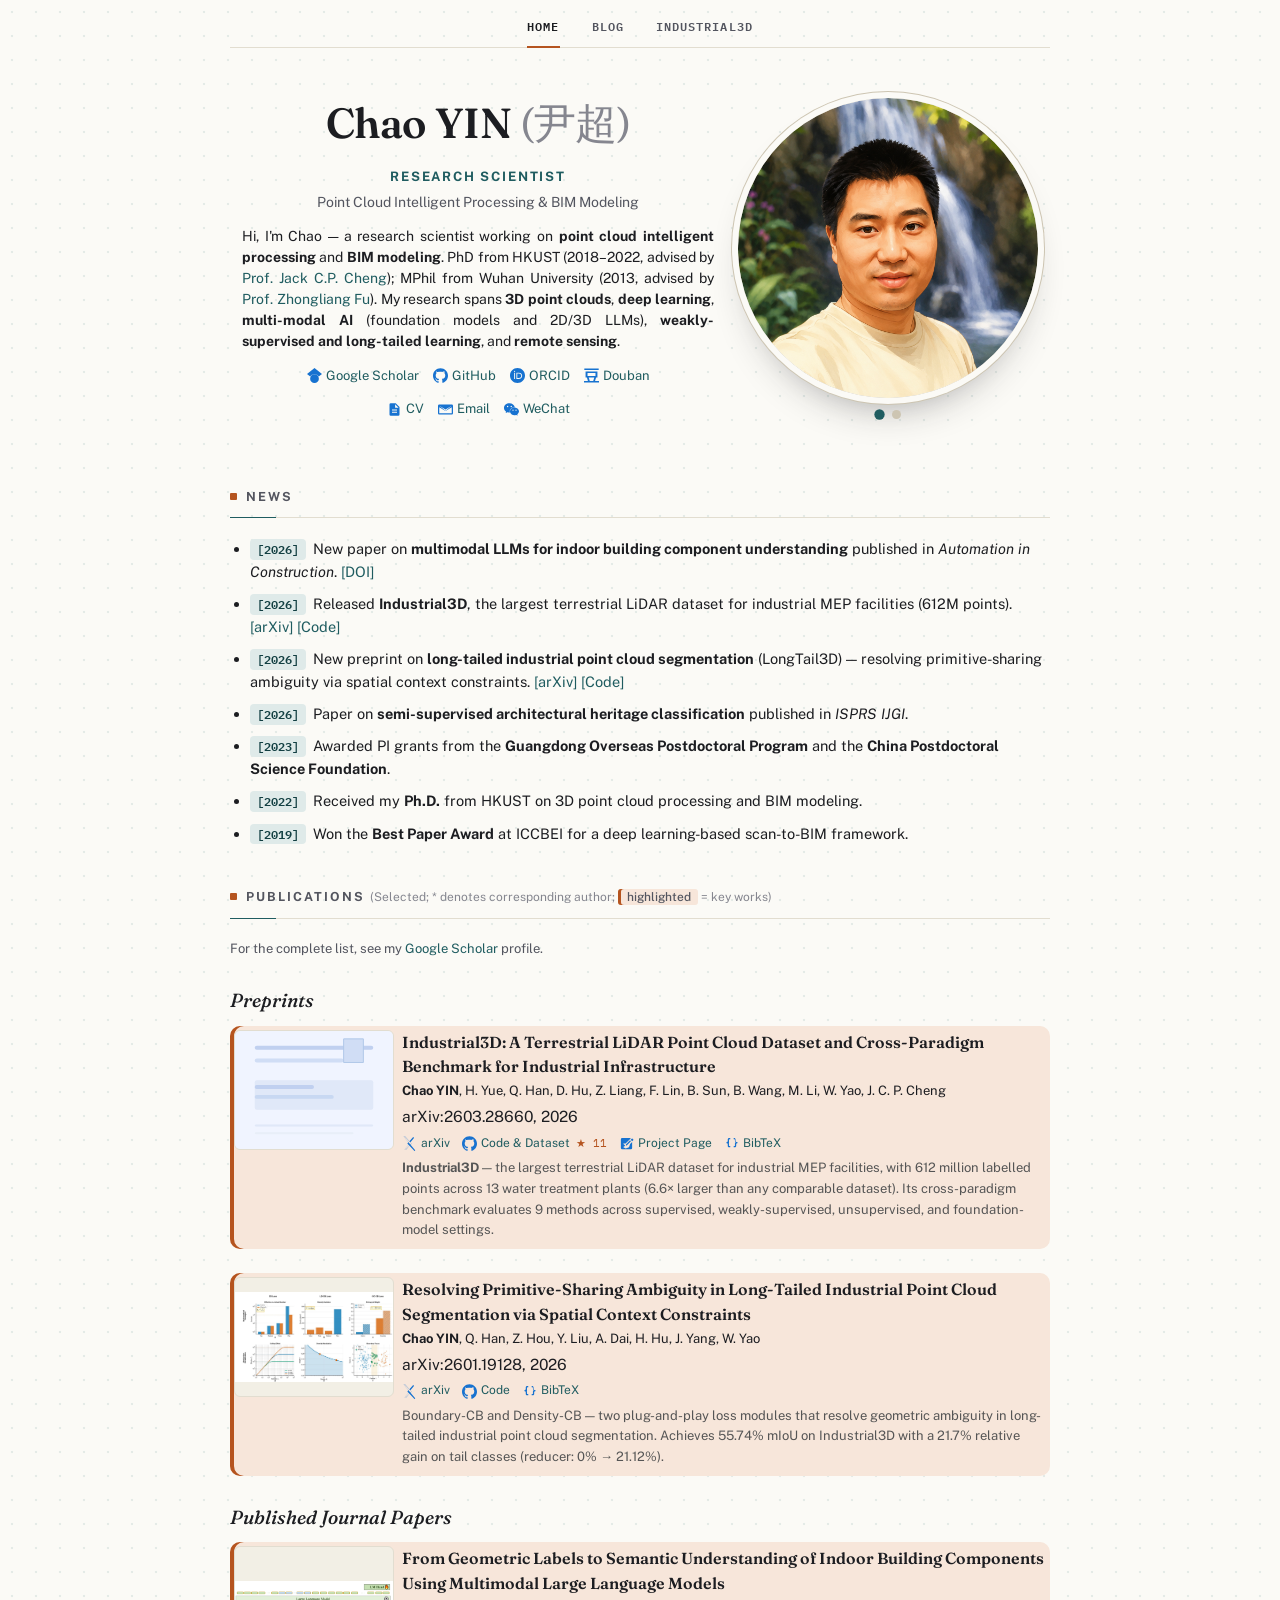
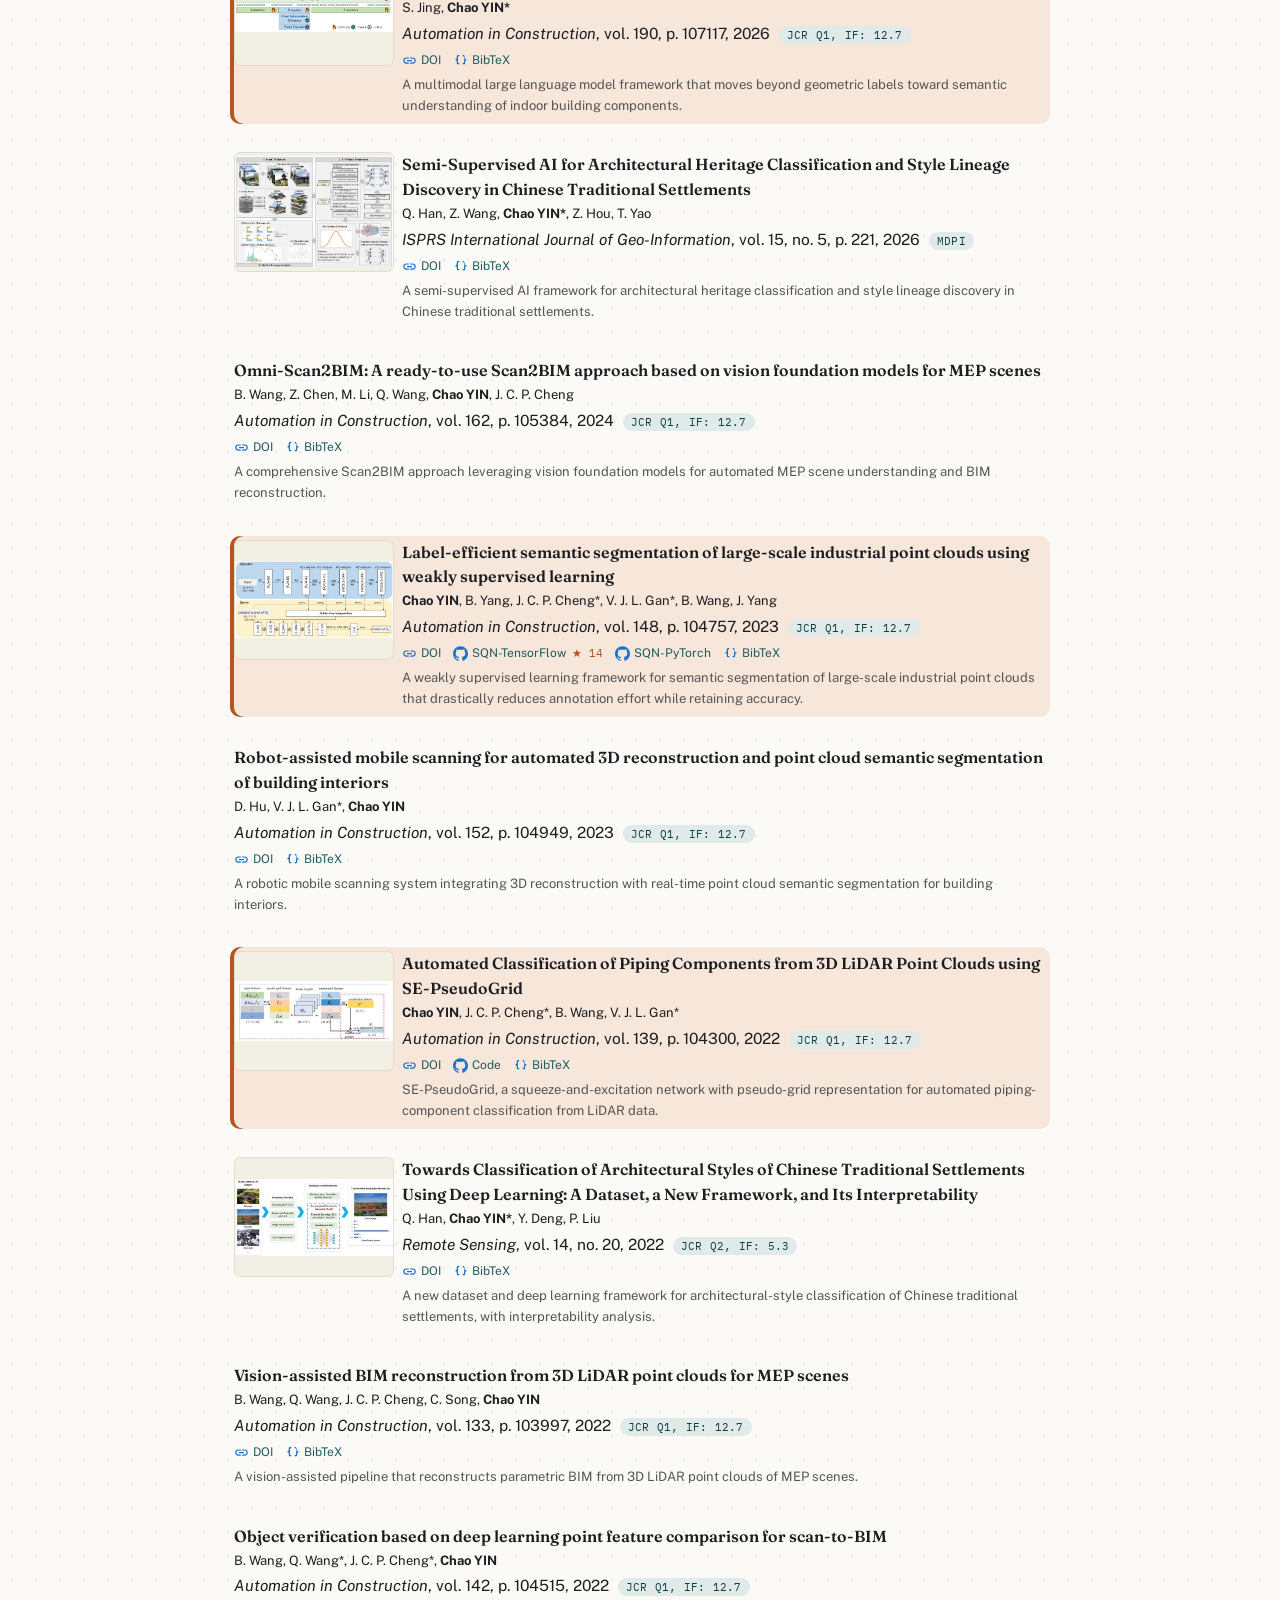
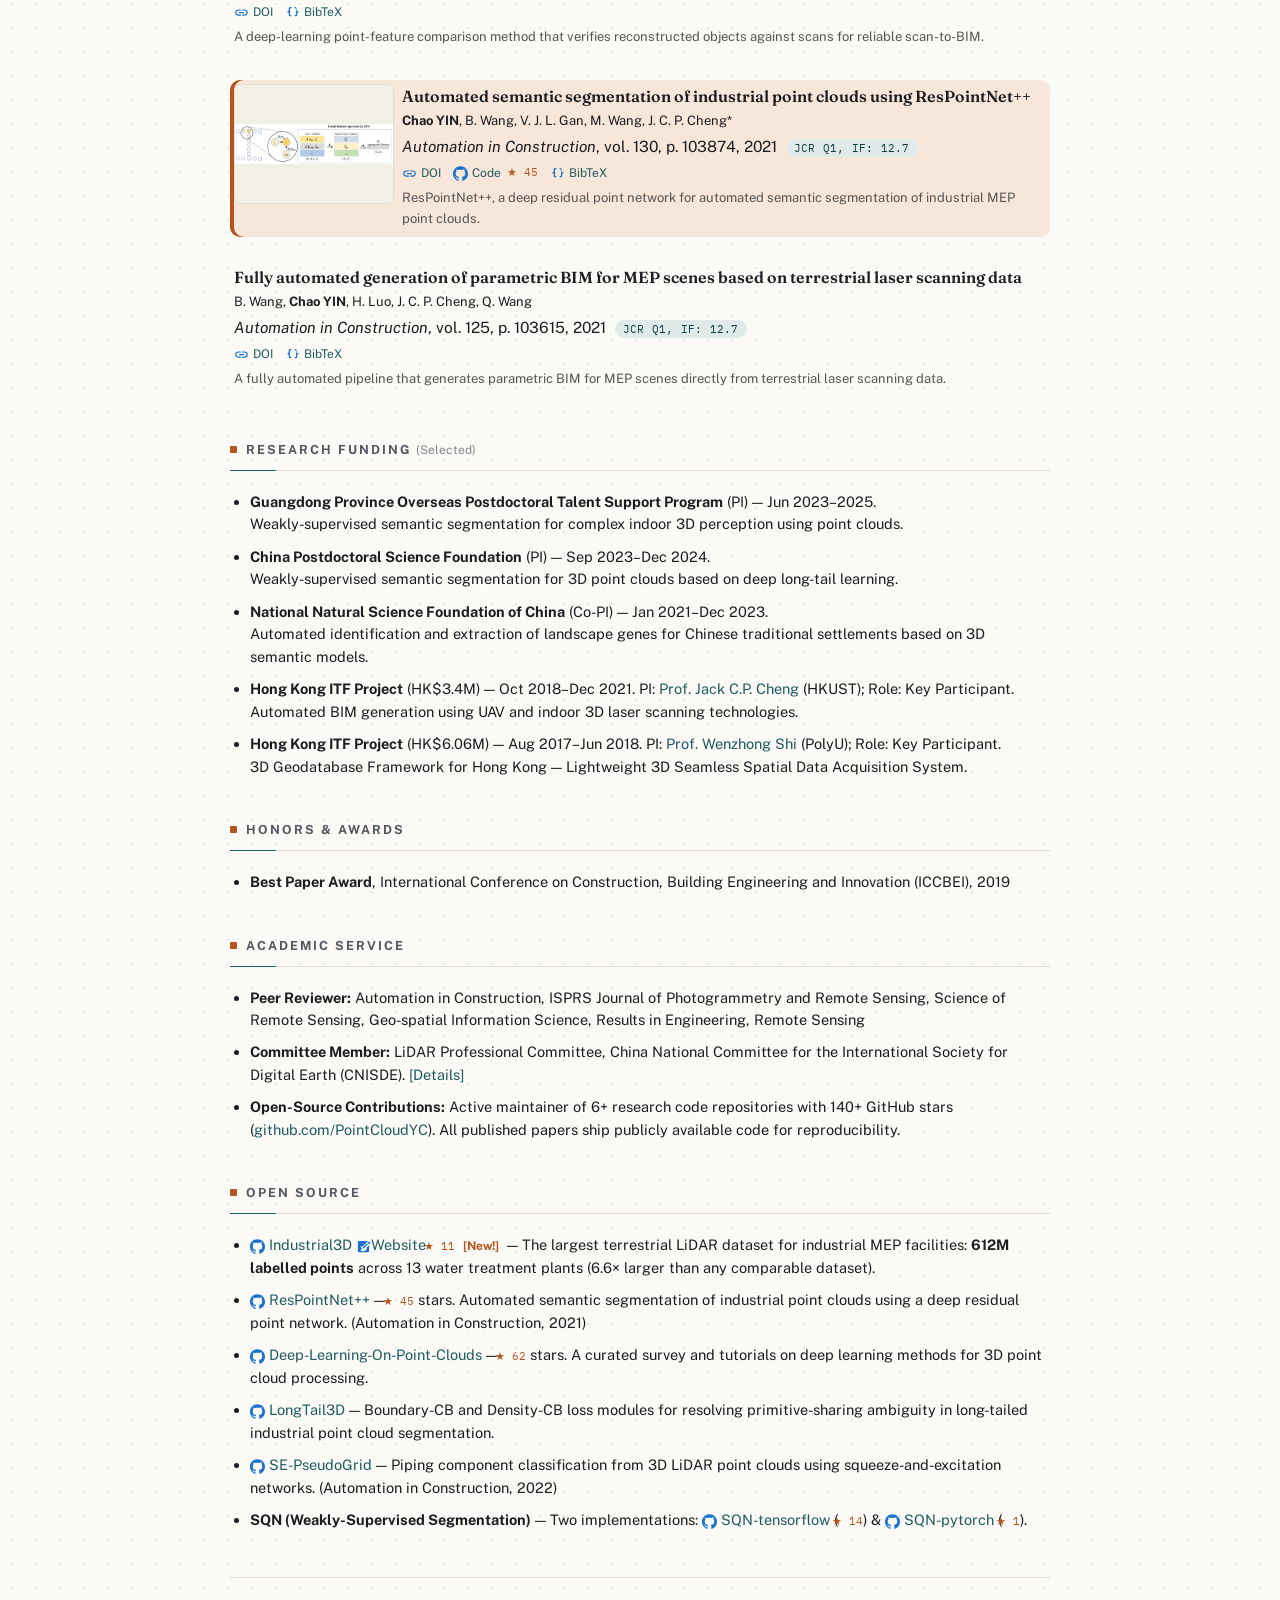
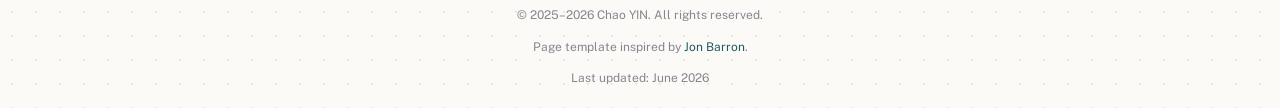
==== commit e90908c7: "Homepage redesign, publication fixes, and About page removal - New type/color system (Fraunces/Publi" ====
--- a/index.html
+++ b/index.html
@@ -22,13 +22,19 @@
   // Photo gallery switcher
   var _gphotos = ['static/img/chaoyin2.png', 'static/img/family2.png'];
   var _gidx = 0;
+  // Preload all photos so switching is instant
+  window.addEventListener('load', function () {
+    _gphotos.forEach(function (src) { (new Image()).src = src; });
+  });
   function switchPhoto(idx) {
+    if (idx === _gidx) return;
     var img = document.getElementById('gphoto');
     img.style.opacity = '0';
     setTimeout(function () {
+      img.onload = function () { img.style.opacity = '1'; img.onload = null; };
       img.src = _gphotos[idx];
-      img.style.opacity = '1';
-    }, 200);
+      if (img.complete) { img.style.opacity = '1'; } // already cached
+    }, 220);
     document.querySelectorAll('.gdot').forEach(function (d, i) {
       d.classList.toggle('active', i === idx);
     });
@@ -50,6 +56,40 @@
       setTimeout(function () { btn.innerText = orig; }, 1500);
     });
   }
+
+  // Paper figure lightbox — click a highlight image to view it full-size; Esc or backdrop click closes it
+  function openLightbox(imgEl) {
+    if (!imgEl || imgEl.src.indexOf('paper_placeholder') !== -1) return;
+    var lb = document.getElementById('lightbox');
+    var lbImg = document.getElementById('lightbox-img');
+    lbImg.src = imgEl.src;
+    lbImg.alt = imgEl.alt;
+    lb.classList.add('open');
+    document.body.style.overflow = 'hidden';
+  }
+  function closeLightbox() {
+    var lb = document.getElementById('lightbox');
+    lb.classList.remove('open');
+    document.body.style.overflow = '';
+  }
+  document.addEventListener('keydown', function (e) {
+    if (e.key === 'Escape') closeLightbox();
+  });
+
+  // Live GitHub star counts — fetches current stargazers_count for any [data-gh-repo] badge
+  document.addEventListener('DOMContentLoaded', function () {
+    document.querySelectorAll('[data-gh-repo]').forEach(function (el) {
+      var repo = el.getAttribute('data-gh-repo');
+      fetch('https://api.github.com/repos/' + repo)
+        .then(function (r) { return r.ok ? r.json() : null; })
+        .then(function (data) {
+          if (data && typeof data.stargazers_count === 'number') {
+            el.textContent = '★ ' + data.stargazers_count;
+          }
+        })
+        .catch(function () {});
+    });
+  });
 </script>
 
 <table width="820" border="0" align="center" cellspacing="0" cellpadding="0">
@@ -68,23 +108,18 @@
       <table width="100%" align="center" border="0" cellspacing="0" cellpadding="12">
         <tr>
           <td width="67%" valign="middle">
-            <p class="name">Chao YIN <span style="color:#777;font-weight:normal">(尹超)</span></p>
-            <p style="text-align: center; font-size: 16px; margin-top: -8px;">
-              <strong>Research Scientist</strong>
-            </p>
-            <p style="text-align: center; font-size: 14px; color: #555; margin-top: -8px;">
-              Point Cloud Intelligent Processing &amp; BIM Modeling
-            </p>
+            <p class="name">Chao YIN <span style="color:var(--ink-faint);font-weight:normal">(尹超)</span></p>
+            <p class="role-title">Research Scientist</p>
+            <p class="role-sub">Point Cloud Intelligent Processing &amp; BIM Modeling</p>
             <p style="text-align: justify; font-size: 14px; line-height: 1.5; margin-top: 12px;">
-              I am a research scientist working on <strong>point cloud intelligent processing</strong> and
-              <strong>BIM modeling</strong>. I earned my PhD from the Hong Kong University of Science and
-              Technology (HKUST) from 2018 Aug to 2022 Aug, advised by
-              <a href="https://facultyprofiles.hkust.edu.hk/profiles.php?profile=jack-chin-pang-cheng-cejcheng" target="_blank">Prof. Jack C.P. Cheng</a>,
-              and my MPhil in Cartography and Geographic Information Systems from Wuhan University (2013), advised by
-              <a href="https://rsgis.whu.edu.cn/info/1004/7291.htm" target="_blank">Prof. Zhongliang Fu</a>.
-              My research spans <strong>3D point cloud processing</strong>, <strong>deep learning</strong>,
-              <strong>multi-modal AI</strong> (foundation models and 2D/3D LLMs),
-              <strong>weakly-supervised and long-tailed learning</strong>, and <strong>remote sensing applications</strong>.
+              Hi, I'm Chao &mdash; a research scientist working on <strong>point cloud intelligent processing</strong>
+              and <strong>BIM modeling</strong>. PhD from HKUST (2018&ndash;2022, advised by
+              <a href="https://facultyprofiles.hkust.edu.hk/profiles.php?profile=jack-chin-pang-cheng-cejcheng" target="_blank">Prof. Jack C.P. Cheng</a>);
+              MPhil from Wuhan University (2013, advised by
+              <a href="https://rsgis.whu.edu.cn/info/1004/7291.htm" target="_blank">Prof. Zhongliang Fu</a>).
+              My research spans <strong>3D point clouds</strong>, <strong>deep learning</strong>,
+              <strong>multi-modal AI</strong> (foundation models and 2D/3D LLMs), <strong>weakly-supervised
+              and long-tailed learning</strong>, and <strong>remote sensing</strong>.
             </p>
             <p class="links">
               <a href="https://scholar.google.com/citations?user=MD3X7kwAAAAJ&hl=en" target="_blank"><img class="ico" src="static/img/icons/googlescholar.svg" alt="">Google Scholar</a>
@@ -119,7 +154,8 @@
         <li class="news-item">
           <span class="news-date">[2026]</span>
           New paper on <strong>multimodal LLMs for indoor building component understanding</strong>
-          accepted to <em>Automation in Construction</em>.
+          published in <em>Automation in Construction</em>.
+          <a href="https://doi.org/10.1016/j.autcon.2026.107117" target="_blank">[DOI]</a>
         </li>
         <li class="news-item">
           <span class="news-date">[2026]</span>
@@ -154,18 +190,109 @@
       <!-- ===== END NEWS ===== -->
 
       <!-- ===== PUBLICATIONS ===== -->
-      <h2>Publications</h2>
+      <h2>Publications <span class="h3-note">(Selected; * denotes corresponding author; <span class="pub-highlight">highlighted</span> = key works)</span></h2>
+      <p class="pub-note">For the complete list, see my <a href="https://scholar.google.com/citations?user=MD3X7kwAAAAJ&hl=en" target="_blank">Google Scholar</a> profile.</p>
+
+      <!-- Preprints -->
+      <h3>Preprints</h3>
+
+      <!-- Industrial3D -->
+      <table width="100%" align="center" border="0" cellspacing="0" cellpadding="8" class="pub-row pub-featured">
+        <tr>
+          <td width="20%" valign="top" style="text-align: center; padding: 4px;">
+            <div class="one" onmouseover="paper_start('pp1_overlay')" onmouseout="paper_stop('pp1_overlay')">
+              <img class="paper-thumb zoomable" src="static/img/papers/industrial3d.jpg" onclick="openLightbox(this)" onerror="this.onerror=null;this.src='static/img/paper_placeholder.svg'" alt="Industrial3D dataset benchmark">
+              <span class="thumb-hint">&#10530;</span>
+              <div class="two" id="pp1_overlay">
+                <img class="paper-thumb" src="static/img/paper_placeholder_hover.svg" alt="Industrial3D overlay">
+              </div>
+            </div>
+          </td>
+          <td width="80%" valign="top" style="padding: 4px;">
+            <p style="margin-top: 0; margin-bottom: 2px;">
+              <span class="papertitle">Industrial3D: A Terrestrial LiDAR Point Cloud Dataset and Cross-Paradigm Benchmark for Industrial Infrastructure</span>
+            </p>
+            <p style="margin: 2px 0; font-size: 13px;">
+              <b>Chao YIN</b>, H. Yue, Q. Han, D. Hu, Z. Liang, F. Lin, B. Sun, B. Wang, M. Li, W. Yao, J. C. P. Cheng
+            </p>
+            <p style="margin: 2px 0;">
+              arXiv:2603.28660, 2026
+            </p>
+            <p class="pub-links">
+              <a href="https://arxiv.org/abs/2603.28660" target="_blank"><img class="ico" src="static/img/icons/arxiv.svg" alt="">arXiv</a>
+              <a href="https://github.com/pointcloudyc/Industrial3D" target="_blank"><img class="ico" src="static/img/icons/github.svg" alt="">Code &amp; Dataset</a> <span class="stars" data-gh-repo="PointCloudYC/Industrial3D">&#9733; 11</span>
+              <a href="industrial3d/index.html"><img class="ico" src="static/img/icons/blog.svg" alt="">Project Page</a>
+              <a href="javascript:void(0)" onclick="toggleBib('bib_pp1')"><img class="ico" src="static/img/icons/bibtex.svg" alt="">BibTeX</a>
+            </p>
+            <div class="bibtex-box" id="bib_pp1">
+              <button class="bib-copy" onclick="copyBib('bib_pp1')">Copy</button>
+              <pre>@article{yin2026industrial3d,
+  title   = {Industrial3D: A Terrestrial LiDAR Point Cloud Dataset and Cross-Paradigm Benchmark for Industrial Infrastructure},
+  author  = {Yin, Chao and Yue, H. and Han, Q. and Hu, D. and Liang, Z. and Lin, F. and Sun, B. and Wang, B. and Li, M. and Yao, W. and Cheng, Jack C. P.},
+  journal = {arXiv preprint arXiv:2603.28660},
+  year    = {2026}
+}</pre>
+            </div>
+            <p style="margin: 4px 0; font-size: 13px; color: #555;">
+              <strong>Industrial3D</strong> &mdash; the largest terrestrial LiDAR dataset for industrial MEP facilities, with 612 million labelled points across 13 water treatment plants (6.6&times; larger than any comparable dataset). Its cross-paradigm benchmark evaluates 9 methods across supervised, weakly-supervised, unsupervised, and foundation-model settings.
+            </p>
+          </td>
+        </tr>
+      </table>
+
+      <!-- Resolving Primitive-Sharing Ambiguity -->
+      <table width="100%" align="center" border="0" cellspacing="0" cellpadding="8" class="pub-row pub-featured">
+        <tr>
+          <td width="20%" valign="top" style="text-align: center; padding: 4px;">
+            <div class="one" onmouseover="paper_start('pp2_overlay')" onmouseout="paper_stop('pp2_overlay')">
+              <img class="paper-thumb zoomable" src="static/img/papers/longtail3d.jpg" onclick="openLightbox(this)" onerror="this.onerror=null;this.src='static/img/paper_placeholder.svg'" alt="Long-tail segmentation resolving ambiguity">
+              <span class="thumb-hint">&#10530;</span>
+              <div class="two" id="pp2_overlay">
+                <img class="paper-thumb" src="static/img/paper_placeholder_hover.svg" alt="Resolving ambiguity overlay">
+              </div>
+            </div>
+          </td>
+          <td width="80%" valign="top" style="padding: 4px;">
+            <p style="margin-top: 0; margin-bottom: 2px;">
+              <span class="papertitle">Resolving Primitive-Sharing Ambiguity in Long-Tailed Industrial Point Cloud Segmentation via Spatial Context Constraints</span>
+            </p>
+            <p style="margin: 2px 0; font-size: 13px;">
+              <b>Chao YIN</b>, Q. Han, Z. Hou, Y. Liu, A. Dai, H. Hu, J. Yang, W. Yao
+            </p>
+            <p style="margin: 2px 0;">
+              arXiv:2601.19128, 2026
+            </p>
+            <p class="pub-links">
+              <a href="https://arxiv.org/abs/2601.19128" target="_blank"><img class="ico" src="static/img/icons/arxiv.svg" alt="">arXiv</a>
+              <a href="https://github.com/PointCloudYC/LongTail3D" target="_blank"><img class="ico" src="static/img/icons/github.svg" alt="">Code</a>
+              <a href="javascript:void(0)" onclick="toggleBib('bib_pp2')"><img class="ico" src="static/img/icons/bibtex.svg" alt="">BibTeX</a>
+            </p>
+            <div class="bibtex-box" id="bib_pp2">
+              <button class="bib-copy" onclick="copyBib('bib_pp2')">Copy</button>
+              <pre>@article{yin2026resolving,
+  title   = {Resolving Primitive-Sharing Ambiguity in Long-Tailed Industrial Point Cloud Segmentation via Spatial Context Constraints},
+  author  = {Yin, Chao and Han, Q. and Hou, Z. and Liu, Y. and Dai, A. and Hu, H. and Yang, J. and Yao, W.},
+  journal = {arXiv preprint arXiv:2601.19128},
+  year    = {2026}
+}</pre>
+            </div>
+            <p style="margin: 4px 0; font-size: 13px; color: #555;">
+              Boundary-CB and Density-CB &mdash; two plug-and-play loss modules that resolve geometric ambiguity in long-tailed industrial point cloud segmentation. Achieves 55.74% mIoU on Industrial3D with a 21.7% relative gain on tail classes (reducer: 0% &rarr; 21.12%).
+            </p>
+          </td>
+        </tr>
+      </table>
 
       <!-- Published Journal Papers -->
-      <h3>Published Journal Papers <span class="h3-note">(Selected; * denotes corresponding author; <span class="pub-highlight">yellow</span> = key works)</span></h3>
-      <p class="pub-note">For the full and up-to-date list, see my <a href="https://scholar.google.com/citations?user=MD3X7kwAAAAJ&hl=en" target="_blank">Google Scholar</a> profile.</p>
+      <h3>Published Journal Papers</h3>
 
       <!-- Paper 0: From Geometric Labels (AIC, accepted) -->
-      <table width="100%" align="center" border="0" cellspacing="0" cellpadding="8">
-        <tr bgcolor="#ffffd0">
+      <table width="100%" align="center" border="0" cellspacing="0" cellpadding="8" class="pub-row pub-featured">
+        <tr>
           <td width="20%" valign="top" style="text-align: center; padding: 4px;">
             <div class="one" onmouseover="paper_start('pacc_overlay')" onmouseout="paper_stop('pacc_overlay')">
-              <img class="paper-thumb" src="static/img/papers/geometric-labels-llm.jpg" onerror="this.onerror=null;this.src='static/img/paper_placeholder.svg'" alt="Multimodal LLM building components thumbnail">
+              <img class="paper-thumb zoomable" src="static/img/papers/Building-MLLM.png" onclick="openLightbox(this)" onerror="this.onerror=null;this.src='static/img/paper_placeholder.svg'" alt="Multimodal LLM building components thumbnail">
+              <span class="thumb-hint">&#10530;</span>
               <div class="two" id="pacc_overlay">
                 <img class="paper-thumb" src="static/img/paper_placeholder_hover.svg" alt="Multimodal LLM overlay">
               </div>
@@ -179,20 +306,24 @@
               S. Jing, <b>Chao YIN*</b>
             </p>
             <p style="margin: 2px 0;">
-              <em>Automation in Construction</em>, 2026
-              <span class="venue-label">JCR Q1, IF: 10.5</span>
-              <font color="red"><b> [Accepted]</b></font>
-            </p>
-            <p class="pub-links">
+              <em>Automation in Construction</em>, vol. 190, p. 107117, 2026
+              <span class="venue-label">JCR Q1, IF: 12.7</span>
+            </p>
+            <p class="pub-links">
+              <a href="https://doi.org/10.1016/j.autcon.2026.107117" target="_blank"><img class="ico" src="static/img/icons/doi.svg" alt="">DOI</a>
               <a href="javascript:void(0)" onclick="toggleBib('bib_pacc')"><img class="ico" src="static/img/icons/bibtex.svg" alt="">BibTeX</a>
             </p>
             <div class="bibtex-box" id="bib_pacc">
               <button class="bib-copy" onclick="copyBib('bib_pacc')">Copy</button>
               <pre>@article{jing2026geometric,
-  title   = {From Geometric Labels to Semantic Understanding of Indoor Building Components Using Multimodal Large Language Models},
-  author  = {Jing, S. and Yin, Chao},
+  title   = {From geometric labels to semantic understanding of indoor building components using multimodal large language models},
+  author  = {Jing, Shuju and Yin, Chao},
   journal = {Automation in Construction},
-  year    = {2026}
+  volume  = {190},
+  pages   = {107117},
+  year    = {2026},
+  issn    = {0926-5805},
+  doi     = {10.1016/j.autcon.2026.107117}
 }</pre>
             </div>
             <p style="margin: 4px 0; font-size: 13px; color: #555;">
@@ -203,11 +334,12 @@
       </table>
 
       <!-- Paper 1: Semi-Supervised AI for Architectural Heritage (2026) — de-highlighted (off-direction) -->
-      <table width="100%" align="center" border="0" cellspacing="0" cellpadding="8">
+      <table width="100%" align="center" border="0" cellspacing="0" cellpadding="8" class="pub-row">
         <tr>
           <td width="20%" valign="top" style="text-align: center; padding: 4px;">
             <div class="one" onmouseover="paper_start('p00_overlay')" onmouseout="paper_stop('p00_overlay')">
-              <img class="paper-thumb" src="static/img/papers/heritage-semisup.jpg" onerror="this.onerror=null;this.src='static/img/paper_placeholder.svg'" alt="Heritage classification thumbnail">
+              <img class="paper-thumb zoomable" src="static/img/papers/CTSMatch.png" onclick="openLightbox(this)" onerror="this.onerror=null;this.src='static/img/paper_placeholder.svg'" alt="Heritage classification thumbnail">
+              <span class="thumb-hint">&#10530;</span>
               <div class="two" id="p00_overlay">
                 <img class="paper-thumb" src="static/img/paper_placeholder_hover.svg" alt="Heritage classification overlay">
               </div>
@@ -249,17 +381,9 @@
       </table>
 
       <!-- Paper 2: Omni-Scan2BIM (2024) -->
-      <table width="100%" align="center" border="0" cellspacing="0" cellpadding="8">
-        <tr>
-          <td width="20%" valign="top" style="text-align: center; padding: 4px;">
-            <div class="one" onmouseover="paper_start('p01_overlay')" onmouseout="paper_stop('p01_overlay')">
-              <img class="paper-thumb" src="static/img/papers/omni-scan2bim.jpg" onerror="this.onerror=null;this.src='static/img/paper_placeholder.svg'" alt="Omni-Scan2BIM thumbnail">
-              <div class="two" id="p01_overlay">
-                <img class="paper-thumb" src="static/img/paper_placeholder_hover.svg" alt="Omni-Scan2BIM overlay">
-              </div>
-            </div>
-          </td>
-          <td width="80%" valign="top" style="padding: 4px;">
+      <table width="100%" align="center" border="0" cellspacing="0" cellpadding="8" class="pub-row">
+        <tr>
+          <td width="100%" valign="top" style="padding: 4px;">
             <p style="margin-top: 0; margin-bottom: 2px;">
               <span class="papertitle">Omni-Scan2BIM: A ready-to-use Scan2BIM approach based on vision foundation models for MEP scenes</span>
             </p>
@@ -268,7 +392,7 @@
             </p>
             <p style="margin: 2px 0;">
               <em>Automation in Construction</em>, vol. 162, p. 105384, 2024
-              <span class="venue-label">JCR Q1, IF: 10.5</span>
+              <span class="venue-label">JCR Q1, IF: 12.7</span>
             </p>
             <p class="pub-links">
               <a href="https://doi.org/10.1016/j.autcon.2024.105384" target="_blank"><img class="ico" src="static/img/icons/doi.svg" alt="">DOI</a>
@@ -294,11 +418,12 @@
       </table>
 
       <!-- Paper 2: Weakly supervised (2023) -->
-      <table width="100%" align="center" border="0" cellspacing="0" cellpadding="8">
-        <tr bgcolor="#ffffd0">
+      <table width="100%" align="center" border="0" cellspacing="0" cellpadding="8" class="pub-row pub-featured">
+        <tr>
           <td width="20%" valign="top" style="text-align: center; padding: 4px;">
             <div class="one" onmouseover="paper_start('p02_overlay')" onmouseout="paper_stop('p02_overlay')">
-              <img class="paper-thumb" src="static/img/papers/weakly-supervised.jpg" onerror="this.onerror=null;this.src='static/img/paper_placeholder.svg'" alt="Weakly supervised segmentation thumbnail">
+              <img class="paper-thumb zoomable" src="static/img/papers/WSSS-ST.png" onclick="openLightbox(this)" onerror="this.onerror=null;this.src='static/img/paper_placeholder.svg'" alt="Weakly supervised segmentation thumbnail">
+              <span class="thumb-hint">&#10530;</span>
               <div class="two" id="p02_overlay">
                 <img class="paper-thumb" src="static/img/paper_placeholder_hover.svg" alt="Weakly supervised overlay">
               </div>
@@ -313,11 +438,11 @@
             </p>
             <p style="margin: 2px 0;">
               <em>Automation in Construction</em>, vol. 148, p. 104757, 2023
-              <span class="venue-label">JCR Q1, IF: 10.5</span>
+              <span class="venue-label">JCR Q1, IF: 12.7</span>
             </p>
             <p class="pub-links">
               <a href="https://doi.org/10.1016/j.autcon.2023.104757" target="_blank"><img class="ico" src="static/img/icons/doi.svg" alt="">DOI</a>
-              <a href="https://github.com/PointCloudYC/SQN_tensorflow" target="_blank"><img class="ico" src="static/img/icons/github.svg" alt="">SQN-TensorFlow</a><span class="stars">&#9733; 14</span>
+              <a href="https://github.com/PointCloudYC/SQN_tensorflow" target="_blank"><img class="ico" src="static/img/icons/github.svg" alt="">SQN-TensorFlow</a><span class="stars" data-gh-repo="PointCloudYC/SQN_tensorflow">&#9733; 14</span>
               <a href="https://github.com/PointCloudYC/SQN-pytorch" target="_blank"><img class="ico" src="static/img/icons/github.svg" alt="">SQN-PyTorch</a>
               <a href="javascript:void(0)" onclick="toggleBib('bib_p02')"><img class="ico" src="static/img/icons/bibtex.svg" alt="">BibTeX</a>
             </p>
@@ -341,17 +466,9 @@
       </table>
 
       <!-- Paper 3: Robot-assisted (2023) -->
-      <table width="100%" align="center" border="0" cellspacing="0" cellpadding="8">
-        <tr>
-          <td width="20%" valign="top" style="text-align: center; padding: 4px;">
-            <div class="one" onmouseover="paper_start('p03_overlay')" onmouseout="paper_stop('p03_overlay')">
-              <img class="paper-thumb" src="static/img/papers/robot-scanning.jpg" onerror="this.onerror=null;this.src='static/img/paper_placeholder.svg'" alt="Robot-assisted scanning thumbnail">
-              <div class="two" id="p03_overlay">
-                <img class="paper-thumb" src="static/img/paper_placeholder_hover.svg" alt="Robot-assisted overlay">
-              </div>
-            </div>
-          </td>
-          <td width="80%" valign="top" style="padding: 4px;">
+      <table width="100%" align="center" border="0" cellspacing="0" cellpadding="8" class="pub-row">
+        <tr>
+          <td width="100%" valign="top" style="padding: 4px;">
             <p style="margin-top: 0; margin-bottom: 2px;">
               <span class="papertitle">Robot-assisted mobile scanning for automated 3D reconstruction and point cloud semantic segmentation of building interiors</span>
             </p>
@@ -360,7 +477,7 @@
             </p>
             <p style="margin: 2px 0;">
               <em>Automation in Construction</em>, vol. 152, p. 104949, 2023
-              <span class="venue-label">JCR Q1, IF: 10.5</span>
+              <span class="venue-label">JCR Q1, IF: 12.7</span>
             </p>
             <p class="pub-links">
               <a href="https://doi.org/10.1016/j.autcon.2023.104949" target="_blank"><img class="ico" src="static/img/icons/doi.svg" alt="">DOI</a>
@@ -386,11 +503,12 @@
       </table>
 
       <!-- Paper 4: SE-PseudoGrid (2022) -->
-      <table width="100%" align="center" border="0" cellspacing="0" cellpadding="8">
-        <tr bgcolor="#ffffd0">
+      <table width="100%" align="center" border="0" cellspacing="0" cellpadding="8" class="pub-row pub-featured">
+        <tr>
           <td width="20%" valign="top" style="text-align: center; padding: 4px;">
             <div class="one" onmouseover="paper_start('p04_overlay')" onmouseout="paper_stop('p04_overlay')">
-              <img class="paper-thumb" src="static/img/papers/se-pseudogrid.jpg" onerror="this.onerror=null;this.src='static/img/paper_placeholder.svg'" alt="SE-PseudoGrid thumbnail">
+              <img class="paper-thumb zoomable" src="static/img/papers/SE-PseudoGrid.png" onclick="openLightbox(this)" onerror="this.onerror=null;this.src='static/img/paper_placeholder.svg'" alt="SE-PseudoGrid thumbnail">
+              <span class="thumb-hint">&#10530;</span>
               <div class="two" id="p04_overlay">
                 <img class="paper-thumb" src="static/img/paper_placeholder_hover.svg" alt="SE-PseudoGrid overlay">
               </div>
@@ -405,7 +523,7 @@
             </p>
             <p style="margin: 2px 0;">
               <em>Automation in Construction</em>, vol. 139, p. 104300, 2022
-              <span class="venue-label">JCR Q1, IF: 10.5</span>
+              <span class="venue-label">JCR Q1, IF: 12.7</span>
             </p>
             <p class="pub-links">
               <a href="https://doi.org/10.1016/j.autcon.2022.104300" target="_blank"><img class="ico" src="static/img/icons/doi.svg" alt="">DOI</a>
@@ -432,11 +550,12 @@
       </table>
 
       <!-- Paper 5: Chinese Traditional Settlements (2022) -->
-      <table width="100%" align="center" border="0" cellspacing="0" cellpadding="8">
+      <table width="100%" align="center" border="0" cellspacing="0" cellpadding="8" class="pub-row">
         <tr>
           <td width="20%" valign="top" style="text-align: center; padding: 4px;">
             <div class="one" onmouseover="paper_start('p05_overlay')" onmouseout="paper_stop('p05_overlay')">
-              <img class="paper-thumb" src="static/img/papers/settlements.jpg" onerror="this.onerror=null;this.src='static/img/paper_placeholder.svg'" alt="Chinese traditional settlements thumbnail">
+              <img class="paper-thumb zoomable" src="static/img/papers/CTS.jpg" onclick="openLightbox(this)" onerror="this.onerror=null;this.src='static/img/paper_placeholder.svg'" alt="Chinese traditional settlements thumbnail">
+              <span class="thumb-hint">&#10530;</span>
               <div class="two" id="p05_overlay">
                 <img class="paper-thumb" src="static/img/paper_placeholder_hover.svg" alt="Chinese traditional settlements overlay">
               </div>
@@ -478,17 +597,9 @@
       </table>
 
       <!-- Paper 6: Vision-assisted BIM (2022) -->
-      <table width="100%" align="center" border="0" cellspacing="0" cellpadding="8">
-        <tr>
-          <td width="20%" valign="top" style="text-align: center; padding: 4px;">
-            <div class="one" onmouseover="paper_start('p06_overlay')" onmouseout="paper_stop('p06_overlay')">
-              <img class="paper-thumb" src="static/img/papers/vision-bim.jpg" onerror="this.onerror=null;this.src='static/img/paper_placeholder.svg'" alt="Vision-assisted BIM thumbnail">
-              <div class="two" id="p06_overlay">
-                <img class="paper-thumb" src="static/img/paper_placeholder_hover.svg" alt="Vision-assisted BIM overlay">
-              </div>
-            </div>
-          </td>
-          <td width="80%" valign="top" style="padding: 4px;">
+      <table width="100%" align="center" border="0" cellspacing="0" cellpadding="8" class="pub-row">
+        <tr>
+          <td width="100%" valign="top" style="padding: 4px;">
             <p style="margin-top: 0; margin-bottom: 2px;">
               <span class="papertitle">Vision-assisted BIM reconstruction from 3D LiDAR point clouds for MEP scenes</span>
             </p>
@@ -497,7 +608,7 @@
             </p>
             <p style="margin: 2px 0;">
               <em>Automation in Construction</em>, vol. 133, p. 103997, 2022
-              <span class="venue-label">JCR Q1, IF: 10.5</span>
+              <span class="venue-label">JCR Q1, IF: 12.7</span>
             </p>
             <p class="pub-links">
               <a href="https://doi.org/10.1016/j.autcon.2021.103997" target="_blank"><img class="ico" src="static/img/icons/doi.svg" alt="">DOI</a>
@@ -523,17 +634,9 @@
       </table>
 
       <!-- Paper 7: Object verification (2022) -->
-      <table width="100%" align="center" border="0" cellspacing="0" cellpadding="8">
-        <tr>
-          <td width="20%" valign="top" style="text-align: center; padding: 4px;">
-            <div class="one" onmouseover="paper_start('p07_overlay')" onmouseout="paper_stop('p07_overlay')">
-              <img class="paper-thumb" src="static/img/papers/object-verification.jpg" onerror="this.onerror=null;this.src='static/img/paper_placeholder.svg'" alt="Object verification thumbnail">
-              <div class="two" id="p07_overlay">
-                <img class="paper-thumb" src="static/img/paper_placeholder_hover.svg" alt="Object verification overlay">
-              </div>
-            </div>
-          </td>
-          <td width="80%" valign="top" style="padding: 4px;">
+      <table width="100%" align="center" border="0" cellspacing="0" cellpadding="8" class="pub-row">
+        <tr>
+          <td width="100%" valign="top" style="padding: 4px;">
             <p style="margin-top: 0; margin-bottom: 2px;">
               <span class="papertitle">Object verification based on deep learning point feature comparison for scan-to-BIM</span>
             </p>
@@ -542,7 +645,7 @@
             </p>
             <p style="margin: 2px 0;">
               <em>Automation in Construction</em>, vol. 142, p. 104515, 2022
-              <span class="venue-label">JCR Q1, IF: 10.5</span>
+              <span class="venue-label">JCR Q1, IF: 12.7</span>
             </p>
             <p class="pub-links">
               <a href="https://doi.org/10.1016/j.autcon.2022.104515" target="_blank"><img class="ico" src="static/img/icons/doi.svg" alt="">DOI</a>
@@ -568,11 +671,12 @@
       </table>
 
       <!-- Paper 8: ResPointNet++ (2021) -->
-      <table width="100%" align="center" border="0" cellspacing="0" cellpadding="8">
-        <tr bgcolor="#ffffd0">
+      <table width="100%" align="center" border="0" cellspacing="0" cellpadding="8" class="pub-row pub-featured">
+        <tr>
           <td width="20%" valign="top" style="text-align: center; padding: 4px;">
             <div class="one" onmouseover="paper_start('p08_overlay')" onmouseout="paper_stop('p08_overlay')">
-              <img class="paper-thumb" src="static/img/papers/respointnet.jpg" onerror="this.onerror=null;this.src='static/img/paper_placeholder.svg'" alt="ResPointNet++ thumbnail">
+              <img class="paper-thumb zoomable" src="static/img/papers/ResPointNet++.png" onclick="openLightbox(this)" onerror="this.onerror=null;this.src='static/img/paper_placeholder.svg'" alt="ResPointNet++ thumbnail">
+              <span class="thumb-hint">&#10530;</span>
               <div class="two" id="p08_overlay">
                 <img class="paper-thumb" src="static/img/paper_placeholder_hover.svg" alt="ResPointNet++ overlay">
               </div>
@@ -587,11 +691,11 @@
             </p>
             <p style="margin: 2px 0;">
               <em>Automation in Construction</em>, vol. 130, p. 103874, 2021
-              <span class="venue-label">JCR Q1, IF: 10.5</span>
+              <span class="venue-label">JCR Q1, IF: 12.7</span>
             </p>
             <p class="pub-links">
               <a href="https://doi.org/10.1016/j.autcon.2021.103874" target="_blank"><img class="ico" src="static/img/icons/doi.svg" alt="">DOI</a>
-              <a href="https://github.com/PointCloudYC/ResPointNet2" target="_blank"><img class="ico" src="static/img/icons/github.svg" alt="">Code</a><span class="stars">&#9733; 44</span>
+              <a href="https://github.com/PointCloudYC/ResPointNet2" target="_blank"><img class="ico" src="static/img/icons/github.svg" alt="">Code</a><span class="stars" data-gh-repo="PointCloudYC/ResPointNet2">&#9733; 45</span>
               <a href="javascript:void(0)" onclick="toggleBib('bib_p08')"><img class="ico" src="static/img/icons/bibtex.svg" alt="">BibTeX</a>
             </p>
             <div class="bibtex-box" id="bib_p08">
@@ -614,17 +718,9 @@
       </table>
 
       <!-- Paper 9: Parametric BIM (2021) -->
-      <table width="100%" align="center" border="0" cellspacing="0" cellpadding="8">
-        <tr>
-          <td width="20%" valign="top" style="text-align: center; padding: 4px;">
-            <div class="one" onmouseover="paper_start('p09_overlay')" onmouseout="paper_stop('p09_overlay')">
-              <img class="paper-thumb" src="static/img/papers/parametric-bim.jpg" onerror="this.onerror=null;this.src='static/img/paper_placeholder.svg'" alt="Parametric BIM thumbnail">
-              <div class="two" id="p09_overlay">
-                <img class="paper-thumb" src="static/img/paper_placeholder_hover.svg" alt="Parametric BIM overlay">
-              </div>
-            </div>
-          </td>
-          <td width="80%" valign="top" style="padding: 4px;">
+      <table width="100%" align="center" border="0" cellspacing="0" cellpadding="8" class="pub-row">
+        <tr>
+          <td width="100%" valign="top" style="padding: 4px;">
             <p style="margin-top: 0; margin-bottom: 2px;">
               <span class="papertitle">Fully automated generation of parametric BIM for MEP scenes based on terrestrial laser scanning data</span>
             </p>
@@ -633,7 +729,7 @@
             </p>
             <p style="margin: 2px 0;">
               <em>Automation in Construction</em>, vol. 125, p. 103615, 2021
-              <span class="venue-label">JCR Q1, IF: 10.5</span>
+              <span class="venue-label">JCR Q1, IF: 12.7</span>
             </p>
             <p class="pub-links">
               <a href="https://doi.org/10.1016/j.autcon.2021.103615" target="_blank"><img class="ico" src="static/img/icons/doi.svg" alt="">DOI</a>
@@ -658,98 +754,10 @@
         </tr>
       </table>
 
-      <!-- Preprints -->
-      <h3>Preprints</h3>
-
-      <!-- Industrial3D -->
-      <table width="100%" align="center" border="0" cellspacing="0" cellpadding="8">
-        <tr bgcolor="#ffffd0">
-          <td width="20%" valign="top" style="text-align: center; padding: 4px;">
-            <div class="one" onmouseover="paper_start('pp1_overlay')" onmouseout="paper_stop('pp1_overlay')">
-              <img class="paper-thumb" src="static/img/papers/industrial3d.jpg" onerror="this.onerror=null;this.src='static/img/paper_placeholder.svg'" alt="Industrial3D dataset benchmark">
-              <div class="two" id="pp1_overlay">
-                <img class="paper-thumb" src="static/img/paper_placeholder_hover.svg" alt="Industrial3D overlay">
-              </div>
-            </div>
-          </td>
-          <td width="80%" valign="top" style="padding: 4px;">
-            <p style="margin-top: 0; margin-bottom: 2px;">
-              <span class="papertitle">Industrial3D: A Terrestrial LiDAR Point Cloud Dataset and Cross-Paradigm Benchmark for Industrial Infrastructure</span>
-            </p>
-            <p style="margin: 2px 0; font-size: 13px;">
-              <b>Chao YIN</b>, H. Yue, Q. Han, D. Hu, Z. Liang, F. Lin, B. Sun, B. Wang, M. Li, W. Yao, J. C. P. Cheng
-            </p>
-            <p style="margin: 2px 0;">
-              arXiv:2603.28660, 2026
-            </p>
-            <p class="pub-links">
-              <a href="https://arxiv.org/abs/2603.28660" target="_blank"><img class="ico" src="static/img/icons/arxiv.svg" alt="">arXiv</a>
-              <a href="https://github.com/pointcloudyc/Industrial3D" target="_blank"><img class="ico" src="static/img/icons/github.svg" alt="">Code &amp; Dataset</a>
-              <a href="industrial3d/index.html"><img class="ico" src="static/img/icons/blog.svg" alt="">Project Page</a>
-              <a href="javascript:void(0)" onclick="toggleBib('bib_pp1')"><img class="ico" src="static/img/icons/bibtex.svg" alt="">BibTeX</a>
-            </p>
-            <div class="bibtex-box" id="bib_pp1">
-              <button class="bib-copy" onclick="copyBib('bib_pp1')">Copy</button>
-              <pre>@article{yin2026industrial3d,
-  title   = {Industrial3D: A Terrestrial LiDAR Point Cloud Dataset and Cross-Paradigm Benchmark for Industrial Infrastructure},
-  author  = {Yin, Chao and Yue, H. and Han, Q. and Hu, D. and Liang, Z. and Lin, F. and Sun, B. and Wang, B. and Li, M. and Yao, W. and Cheng, Jack C. P.},
-  journal = {arXiv preprint arXiv:2603.28660},
-  year    = {2026}
-}</pre>
-            </div>
-            <p style="margin: 4px 0; font-size: 13px; color: #555;">
-              <strong>Industrial3D</strong> &mdash; the largest terrestrial LiDAR dataset for industrial MEP facilities, with 612 million labelled points across 13 water treatment plants (6.6&times; larger than any comparable dataset). Its cross-paradigm benchmark evaluates 9 methods across supervised, weakly-supervised, unsupervised, and foundation-model settings.
-            </p>
-          </td>
-        </tr>
-      </table>
-
-      <!-- Resolving Primitive-Sharing Ambiguity -->
-      <table width="100%" align="center" border="0" cellspacing="0" cellpadding="8">
-        <tr bgcolor="#ffffd0">
-          <td width="20%" valign="top" style="text-align: center; padding: 4px;">
-            <div class="one" onmouseover="paper_start('pp2_overlay')" onmouseout="paper_stop('pp2_overlay')">
-              <img class="paper-thumb" src="static/img/papers/longtail3d.jpg" onerror="this.onerror=null;this.src='static/img/paper_placeholder.svg'" alt="Long-tail segmentation resolving ambiguity">
-              <div class="two" id="pp2_overlay">
-                <img class="paper-thumb" src="static/img/paper_placeholder_hover.svg" alt="Resolving ambiguity overlay">
-              </div>
-            </div>
-          </td>
-          <td width="80%" valign="top" style="padding: 4px;">
-            <p style="margin-top: 0; margin-bottom: 2px;">
-              <span class="papertitle">Resolving Primitive-Sharing Ambiguity in Long-Tailed Industrial Point Cloud Segmentation via Spatial Context Constraints</span>
-            </p>
-            <p style="margin: 2px 0; font-size: 13px;">
-              <b>Chao YIN</b>, Q. Han, Z. Hou, Y. Liu, A. Dai, H. Hu, J. Yang, W. Yao
-            </p>
-            <p style="margin: 2px 0;">
-              arXiv:2601.19128, 2026
-            </p>
-            <p class="pub-links">
-              <a href="https://arxiv.org/abs/2601.19128" target="_blank"><img class="ico" src="static/img/icons/arxiv.svg" alt="">arXiv</a>
-              <a href="https://github.com/PointCloudYC/LongTail3D" target="_blank"><img class="ico" src="static/img/icons/github.svg" alt="">Code</a>
-              <a href="javascript:void(0)" onclick="toggleBib('bib_pp2')"><img class="ico" src="static/img/icons/bibtex.svg" alt="">BibTeX</a>
-            </p>
-            <div class="bibtex-box" id="bib_pp2">
-              <button class="bib-copy" onclick="copyBib('bib_pp2')">Copy</button>
-              <pre>@article{yin2026resolving,
-  title   = {Resolving Primitive-Sharing Ambiguity in Long-Tailed Industrial Point Cloud Segmentation via Spatial Context Constraints},
-  author  = {Yin, Chao and Han, Q. and Hou, Z. and Liu, Y. and Dai, A. and Hu, H. and Yang, J. and Yao, W.},
-  journal = {arXiv preprint arXiv:2601.19128},
-  year    = {2026}
-}</pre>
-            </div>
-            <p style="margin: 4px 0; font-size: 13px; color: #555;">
-              Boundary-CB and Density-CB &mdash; two plug-and-play loss modules that resolve geometric ambiguity in long-tailed industrial point cloud segmentation. Achieves 55.74% mIoU on Industrial3D with a 21.7% relative gain on tail classes (reducer: 0% &rarr; 21.12%).
-            </p>
-          </td>
-        </tr>
-      </table>
-
       <!-- ===== END PUBLICATIONS ===== -->
 
       <!-- ===== RESEARCH FUNDING ===== -->
-      <h2>Research Funding</h2>
+      <h2>Research Funding <span class="h3-note">(Selected)</span></h2>
       <ul style="padding-left: 20px;">
         <li class="news-item">
           <strong>Guangdong Province Overseas Postdoctoral Talent Support Program</strong> (PI) &mdash; Jun 2023&ndash;2025.<br>
@@ -789,6 +797,7 @@
       <h2>Academic Service</h2>
       <ul style="padding-left: 20px;">
         <li class="news-item"><strong>Peer Reviewer:</strong> Automation in Construction, ISPRS Journal of Photogrammetry and Remote Sensing, Science of Remote Sensing, Geo-spatial Information Science, Results in Engineering, Remote Sensing</li>
+        <li class="news-item"><strong>Committee Member:</strong> LiDAR Professional Committee, China National Committee for the International Society for Digital Earth (CNISDE). <a href="https://www.cnisde.digitalearth-isde.org/professional-committee/index_58.html" target="_blank">[Details]</a></li>
         <li class="news-item"><strong>Open-Source Contributions:</strong> Active maintainer of 6+ research code repositories with 140+ GitHub stars (<a href="https://github.com/PointCloudYC" target="_blank">github.com/PointCloudYC</a>). All published papers ship publicly available code for reproducibility.</li>
       </ul>
       <!-- ===== END ACADEMIC SERVICE ===== -->
@@ -801,20 +810,22 @@
             <img class="ico" src="static/img/icons/github.svg" alt="GitHub">
             Industrial3D
           </a>
-          <font color="red"><b> [New!]</b></font>
+          <a href="industrial3d/index.html"><img class="ico" src="static/img/icons/blog.svg" alt="">Website</a>
+          <span class="stars" data-gh-repo="PointCloudYC/Industrial3D">&#9733; 11</span>
+          <span class="badge-new">[New!]</span>
           &mdash; The largest terrestrial LiDAR dataset for industrial MEP facilities: <strong>612M labelled points</strong> across 13 water treatment plants (6.6&times; larger than any comparable dataset).
         </li>
         <li class="news-item">
           <a href="https://github.com/PointCloudYC/ResPointNet2" target="_blank">
             <img class="ico" src="static/img/icons/github.svg" alt="GitHub">
             ResPointNet++
-          </a> &mdash; 44 stars. Automated semantic segmentation of industrial point clouds using a deep residual point network. (Automation in Construction, 2021)
+          </a> &mdash; <span class="stars" data-gh-repo="PointCloudYC/ResPointNet2">&#9733; 45</span> stars. Automated semantic segmentation of industrial point clouds using a deep residual point network. (Automation in Construction, 2021)
         </li>
         <li class="news-item">
           <a href="https://github.com/PointCloudYC/Deep-Learning-On-Point-Clouds" target="_blank">
             <img class="ico" src="static/img/icons/github.svg" alt="GitHub">
             Deep-Learning-On-Point-Clouds
-          </a> &mdash; 62 stars. A curated survey and tutorials on deep learning methods for 3D point cloud processing.
+          </a> &mdash; <span class="stars" data-gh-repo="PointCloudYC/Deep-Learning-On-Point-Clouds">&#9733; 62</span> stars. A curated survey and tutorials on deep learning methods for 3D point cloud processing.
         </li>
         <li class="news-item">
           <a href="https://github.com/PointCloudYC/LongTail3D" target="_blank">
@@ -833,11 +844,11 @@
           <a href="https://github.com/PointCloudYC/SQN_tensorflow" target="_blank">
             <img class="ico" src="static/img/icons/github.svg" alt="GitHub">
             SQN-tensorflow
-          </a> (14 stars) &amp;
+          </a> (<span class="stars" data-gh-repo="PointCloudYC/SQN_tensorflow">&#9733; 14</span>) &amp;
           <a href="https://github.com/PointCloudYC/SQN-pytorch" target="_blank">
             <img class="ico" src="static/img/icons/github.svg" alt="GitHub">
             SQN-pytorch
-          </a> (1 star).
+          </a> (<span class="stars" data-gh-repo="PointCloudYC/SQN-pytorch">&#9733; 1</span>).
         </li>
       </ul>
       <!-- ===== END OPEN SOURCE ===== -->
@@ -854,5 +865,11 @@
   </tr>
 </table>
 
+<!-- ===== FIGURE LIGHTBOX (click a highlight image to enlarge; Esc or backdrop closes it) ===== -->
+<div class="lightbox" id="lightbox" onclick="if(event.target===this)closeLightbox()">
+  <button class="lightbox-close" onclick="closeLightbox()" aria-label="Close">&times;</button>
+  <img id="lightbox-img" src="" alt="">
+</div>
+
 </body>
 </html>
--- a/stylesheet.css
+++ b/stylesheet.css
@@ -1,71 +1,169 @@
 /* stylesheet.css — Academic website for Dr. Chao YIN */
-/* Style modeled after jonbarron.github.io */
+/* Layout modeled after jonbarron.github.io; type & color system: "Contour & Ink" */
+
+@import url('https://fonts.googleapis.com/css2?family=Fraunces:ital,opsz,wght@0,9..144,300;0,9..144,500;0,9..144,600;1,9..144,500&family=Public+Sans:wght@400;500;600;700&family=IBM+Plex+Mono:wght@400;500;600&display=swap');
+
+:root {
+  --ink: #1c1d21;
+  --ink-soft: #53555f;
+  --ink-faint: #85868f;
+  --paper: #fbfaf6;
+  --paper-alt: #f2efe5;
+  --line: #e2ddd0;
+  --line-strong: #cdc5b2;
+  --accent: #1f5c60;
+  --accent-strong: #123f42;
+  --accent-soft: #dfeae9;
+  --ember: #b5541f;
+  --ember-soft: #f7e6da;
+  --font-display: 'Fraunces', 'Iowan Old Style', Georgia, serif;
+  --font-body: 'Public Sans', -apple-system, BlinkMacSystemFont, sans-serif;
+  --font-mono: 'IBM Plex Mono', 'Courier New', monospace;
+}
+
+* {
+  box-sizing: border-box;
+}
+
+html {
+  scroll-behavior: smooth;
+}
 
 body {
-  font-family: Verdana, Arial, Helvetica, sans-serif;
-  font-size: 14px;
-  background-color: #ffffff;
-  color: #000000;
+  font-family: var(--font-body);
+  font-size: 15.5px;
+  background-color: var(--paper);
+  background-image: radial-gradient(circle, rgba(31, 92, 96, 0.10) 1px, transparent 1.6px);
+  background-size: 24px 24px;
+  color: var(--ink);
   margin: 0;
   padding: 0;
+  line-height: 1.6;
+  -webkit-font-smoothing: antialiased;
+}
+
+::selection {
+  background: var(--ember-soft);
+  color: var(--ink);
 }
 
 table {
-  font-size: 14px;
+  font-size: 15.5px;
 }
 
 a:link {
-  color: #1772d0;
+  color: var(--accent);
   text-decoration: none;
 }
 
 a:visited {
-  color: #1772d0;
+  color: var(--accent);
   text-decoration: none;
 }
 
 a:active {
-  color: #f09228;
+  color: var(--ember);
   text-decoration: none;
 }
 
 a:hover {
-  color: #f09228;
+  color: var(--ember);
   text-decoration: none;
+}
+
+a {
+  transition: color 0.15s ease;
+}
+
+a:focus-visible,
+button:focus-visible {
+  outline: 2px solid var(--accent);
+  outline-offset: 2px;
 }
 
 /* Name header */
 .name {
-  font-size: 32px;
-  font-weight: bold;
+  font-family: var(--font-display);
+  font-size: 42px;
+  font-weight: 600;
+  letter-spacing: -0.01em;
   text-align: center;
   margin: 0;
   padding: 0;
+  color: var(--ink);
+}
+
+/* Role eyebrow + subtitle under the name */
+.role-title {
+  text-align: center;
+  font-family: var(--font-body);
+  font-weight: 700;
+  font-size: 13px;
+  letter-spacing: 0.14em;
+  text-transform: uppercase;
+  color: var(--accent);
+  margin: 10px 0 3px;
+}
+
+.role-sub {
+  text-align: center;
+  font-size: 14px;
+  color: var(--ink-soft);
+  margin: 0 0 4px;
 }
 
 /* Paper title */
 .papertitle {
-  font-size: 14px;
-  font-weight: bold;
-}
-
-/* Section headings */
+  font-family: var(--font-display);
+  font-size: 16px;
+  font-weight: 600;
+  line-height: 1.35;
+  color: var(--ink);
+}
+
+/* Section headings — small tracked label with a scan-line rule */
 h2 {
-  font-size: 18px;
-  font-weight: bold;
-  color: #333333;
-  border-bottom: 1px solid #cccccc;
-  padding-bottom: 4px;
-  margin-top: 24px;
-  margin-bottom: 12px;
+  position: relative;
+  font-family: var(--font-body);
+  font-size: 12.5px;
+  font-weight: 700;
+  letter-spacing: 0.16em;
+  text-transform: uppercase;
+  color: var(--ink-soft);
+  border: none;
+  margin: 42px 0 20px;
+  padding-bottom: 11px;
+}
+
+h2::before {
+  content: '';
+  display: inline-block;
+  width: 7px;
+  height: 7px;
+  margin-right: 9px;
+  background: var(--ember);
+  transform: translateY(-1px);
+  border-radius: 1px;
+}
+
+h2::after {
+  content: '';
+  position: absolute;
+  left: 0;
+  right: 0;
+  bottom: 0;
+  height: 1px;
+  background: linear-gradient(to right, var(--accent) 0, var(--accent) 46px, var(--line) 46px, var(--line) 100%);
 }
 
 h3 {
-  font-size: 15px;
-  font-weight: bold;
-  color: #444444;
-  margin-top: 18px;
-  margin-bottom: 8px;
+  font-family: var(--font-display);
+  font-style: italic;
+  font-weight: 500;
+  font-size: 19px;
+  color: var(--ink);
+  margin-top: 26px;
+  margin-bottom: 10px;
 }
 
 /* Paper thumbnail hover — scale-up animation */
@@ -83,17 +181,23 @@
   display: none; /* overlay disabled; scale animation used instead */
 }
 
-/* Publication thumbnail image */
-
 /* News list */
 .news-item {
-  margin-bottom: 6px;
-  font-size: 14px;
+  margin-bottom: 10px;
+  font-size: 14.5px;
+  line-height: 1.55;
 }
 
 .news-date {
-  font-weight: bold;
-  color: #555555;
+  display: inline-block;
+  font-family: var(--font-mono);
+  font-weight: 600;
+  font-size: 12px;
+  color: var(--accent-strong);
+  background: var(--accent-soft);
+  padding: 1px 7px;
+  border-radius: 4px;
+  margin-right: 3px;
 }
 
 /* Link bar */
@@ -112,6 +216,11 @@
   align-items: center;
   gap: 4px;
   white-space: nowrap;
+  transition: color 0.15s ease, transform 0.15s ease;
+}
+
+.links a:hover {
+  transform: translateY(-1px);
 }
 
 /* Inline icon (contact bar + publication links) */
@@ -123,7 +232,7 @@
 
 /* WeChat: custom tooltip on hover showing WeChat ID */
 .links .wechat {
-  color: #1772d0;
+  color: var(--accent);
   cursor: default;
   position: relative;
 }
@@ -133,7 +242,7 @@
   bottom: calc(100% + 6px);
   left: 50%;
   transform: translateX(-50%);
-  background: #333;
+  background: var(--ink);
   color: #fff;
   padding: 4px 9px;
   border-radius: 4px;
@@ -147,27 +256,41 @@
   opacity: 1;
 }
 
-/* Publication highlight note */
+/* Publication highlight legend swatch (matches .pub-featured treatment) */
 .pub-highlight {
-  background: #ffffd0;
-  padding: 1px 5px;
+  background: var(--ember-soft);
+  box-shadow: inset 3px 0 0 var(--ember);
+  padding: 1px 7px 1px 9px;
   border-radius: 3px;
-  font-weight: normal;
+  font-weight: 500;
+  color: var(--ink-soft);
 }
 
 /* Footer */
 .footer {
   text-align: center;
   font-size: 12px;
-  color: #999999;
-  margin-top: 30px;
-  margin-bottom: 20px;
+  font-family: var(--font-body);
+  color: var(--ink-faint);
+  border-top: 1px solid var(--line);
+  margin-top: 46px;
+  padding-top: 16px;
+  padding-bottom: 8px;
 }
 
 /* Award highlight */
 .award-highlight {
-  color: #cc0000;
+  color: var(--ember);
   font-weight: bold;
+}
+
+/* "[New!]" style badges — small gap from surrounding text for readability */
+.badge-new {
+  display: inline-block;
+  font-weight: 700;
+  font-size: 12px;
+  color: var(--ember);
+  margin: 0 4px;
 }
 
 /* Citation style */
@@ -190,11 +313,11 @@
   }
 
   .name {
-    font-size: 28px;
+    font-size: 32px;
   }
 
   h2 {
-    font-size: 20px;
+    font-size: 12.5px;
   }
 }
 
@@ -211,6 +334,10 @@
   overflow: hidden;
   display: block;
   margin: 0 auto;
+  box-shadow:
+    0 0 0 6px var(--paper),
+    0 0 0 7px var(--line-strong),
+    0 22px 40px -18px rgba(28, 29, 33, 0.45);
 }
 
 .gallery-photo {
@@ -223,7 +350,7 @@
 }
 
 .gallery-dots {
-  margin-top: 10px;
+  margin-top: 12px;
   display: flex;
   justify-content: center;
   align-items: center;
@@ -234,7 +361,7 @@
   width: 9px;
   height: 9px;
   border-radius: 50%;
-  background: #cccccc;
+  background: var(--line-strong);
   cursor: pointer;
   transition: background 0.2s ease, transform 0.2s ease;
   border: none;
@@ -242,12 +369,12 @@
 }
 
 .gdot:hover {
-  background: #999999;
+  background: var(--ink-faint);
   transform: scale(1.2);
 }
 
 .gdot.active {
-  background: #1772d0;
+  background: var(--accent);
   transform: scale(1.15);
 }
 
@@ -263,44 +390,132 @@
 .paper-thumb {
   width: 160px;
   height: 120px;
-  object-fit: cover;
-  border: 1px solid #dddddd;
-  border-radius: 4px;
+  object-fit: contain;
+  background: var(--paper-alt);
+  border: 1px solid var(--line);
+  border-radius: 6px;
   transition: transform 0.3s ease, box-shadow 0.3s ease;
   transform-origin: center center;
   display: block;
 }
 .one:hover .paper-thumb {
   transform: scale(1.3);
-  box-shadow: 0 6px 20px rgba(0,0,0,0.28);
+  box-shadow: 0 10px 26px rgba(28, 29, 33, 0.32);
+}
+.paper-thumb.zoomable {
+  cursor: zoom-in;
+}
+
+/* Small "click to enlarge" hint shown on hover of a zoomable thumbnail */
+.thumb-hint {
+  position: absolute;
+  bottom: 4px;
+  right: 4px;
+  background: rgba(28, 29, 33, 0.62);
+  color: #fff;
+  font-size: 11px;
+  line-height: 1;
+  padding: 3px 5px;
+  border-radius: 3px;
+  opacity: 0;
+  pointer-events: none;
+  transition: opacity 0.2s ease;
+}
+.one:hover .thumb-hint {
+  opacity: 1;
+}
+
+/* Figure lightbox — full-size view of a paper highlight image (Esc or backdrop click closes it) */
+.lightbox {
+  display: none;
+  position: fixed;
+  inset: 0;
+  background: rgba(15, 15, 17, 0.9);
+  z-index: 1000;
+  align-items: center;
+  justify-content: center;
+  padding: 5vh 5vw;
+  cursor: zoom-out;
+}
+.lightbox.open {
+  display: flex;
+}
+.lightbox img {
+  max-width: 100%;
+  max-height: 100%;
+  border-radius: 6px;
+  box-shadow: 0 24px 60px rgba(0, 0, 0, 0.5);
+  cursor: default;
+}
+.lightbox-close {
+  position: absolute;
+  top: 18px;
+  right: 24px;
+  background: none;
+  border: none;
+  color: #fff;
+  font-size: 34px;
+  line-height: 1;
+  cursor: pointer;
+  padding: 4px 10px;
+  transition: color 0.15s ease;
+}
+.lightbox-close:hover {
+  color: var(--ember);
+}
+
+/* Publication card wrapper (one <table> per paper) */
+.pub-row {
+  margin: 8px 0 24px;
+  border-radius: 10px;
+  transition: transform 0.25s ease, box-shadow 0.25s ease;
+}
+.pub-row:hover {
+  transform: translateY(-2px);
+  box-shadow: 0 14px 30px -14px rgba(28, 29, 33, 0.22);
+}
+
+/* Featured / key-work papers — accent bar + warm tint instead of flat yellow */
+.pub-featured {
+  background: var(--ember-soft);
+  box-shadow: inset 4px 0 0 var(--ember);
+}
+.pub-featured:hover {
+  box-shadow: inset 4px 0 0 var(--ember), 0 14px 30px -14px rgba(28, 29, 33, 0.22);
 }
 
 /* Venue label styling */
 .venue-label {
-  font-size: 12px;
-  background-color: #f0f0f0;
-  padding: 1px 6px;
-  border-radius: 3px;
-  margin-left: 4px;
-  color: #666666;
+  font-family: var(--font-mono);
+  font-size: 11px;
+  letter-spacing: 0.02em;
+  background-color: var(--accent-soft);
+  color: var(--accent-strong);
+  padding: 2px 8px;
+  border-radius: 20px;
+  margin-left: 5px;
 }
 
 /* Publication heading note + Google Scholar note */
 .h3-note {
+  font-family: var(--font-body);
+  font-style: normal;
   font-size: 12px;
   font-weight: normal;
-  color: #888888;
+  text-transform: none;
+  letter-spacing: normal;
+  color: var(--ink-faint);
 }
 
 .pub-note {
   font-size: 13px;
-  color: #555555;
-  margin: 0 0 8px 0;
+  color: var(--ink-soft);
+  margin: 0 0 10px 0;
 }
 
 /* Publication link row (DOI / Code / BibTeX) */
 .pub-links {
-  margin: 4px 0;
+  margin: 5px 0;
   font-size: 12px;
   display: flex;
   flex-wrap: wrap;
@@ -317,8 +532,9 @@
 
 /* GitHub star count badge */
 .stars {
+  font-family: var(--font-mono);
   font-size: 11px;
-  color: #b8860b;
+  color: var(--ember);
   margin-left: -6px;
 }
 
@@ -326,65 +542,83 @@
 .bibtex-box {
   display: none;
   position: relative;
-  margin: 4px 0 8px 0;
-  background-color: #f7f7f7;
-  border: 1px solid #e0e0e0;
-  border-radius: 4px;
+  margin: 5px 0 10px 0;
+  background-color: var(--paper-alt);
+  border: 1px solid var(--line);
+  border-radius: 6px;
 }
 
 .bibtex-box pre {
   margin: 0;
-  padding: 10px 12px;
-  font-family: "Courier New", Courier, monospace;
-  font-size: 11px;
-  line-height: 1.4;
-  color: #333333;
+  padding: 12px 14px;
+  font-family: var(--font-mono);
+  font-size: 11.5px;
+  line-height: 1.5;
+  color: var(--ink-soft);
   white-space: pre-wrap;
   word-break: break-word;
 }
 
 .bib-copy {
   position: absolute;
-  top: 6px;
-  right: 6px;
+  top: 7px;
+  right: 7px;
+  font-family: var(--font-mono);
   font-size: 11px;
-  padding: 2px 8px;
-  background-color: #ffffff;
-  border: 1px solid #cccccc;
-  border-radius: 3px;
-  color: #1772d0;
+  padding: 2px 9px;
+  background-color: var(--paper);
+  border: 1px solid var(--line-strong);
+  border-radius: 4px;
+  color: var(--accent);
   cursor: pointer;
+  transition: background 0.15s ease, color 0.15s ease;
 }
 
 .bib-copy:hover {
-  background-color: #1772d0;
+  background-color: var(--accent);
+  border-color: var(--accent);
   color: #ffffff;
 }
 
 /* ===== Top navigation menu (Home / About / Blog / Industrial3D) ===== */
 .topnav {
-  text-align: center;
-  margin: 4px 0 8px 0;
-  padding: 8px 0;
-  border-bottom: 1px solid #e0e0e0;
+  display: flex;
+  justify-content: center;
+  gap: 2px;
+  margin: 6px 0 30px 0;
+  padding: 0;
+  border-bottom: 1px solid var(--line);
 }
 
 .topnav a {
+  position: relative;
   display: inline-block;
-  margin: 2px 8px;
-  padding: 4px 6px;
-  font-size: 14px;
-  font-weight: bold;
-  color: #1772d0;
+  margin: 0;
+  padding: 11px 15px;
+  font-family: var(--font-mono);
+  font-size: 12px;
+  font-weight: 600;
+  letter-spacing: 0.09em;
+  text-transform: uppercase;
+  color: var(--ink-soft);
 }
 
 .topnav a:hover {
-  color: #f09228;
+  color: var(--accent);
 }
 
 .topnav a.active {
-  color: #333333;
-  border-bottom: 2px solid #f09228;
+  color: var(--ink);
+}
+
+.topnav a.active::after {
+  content: '';
+  position: absolute;
+  left: 15px;
+  right: 15px;
+  bottom: -1px;
+  height: 2px;
+  background: var(--ember);
 }
 
 /* ===== Blog ===== */
@@ -403,7 +637,7 @@
 
 .post-excerpt {
   font-size: 13px;
-  color: #555555;
+  color: var(--ink-soft);
   margin-top: 2px;
 }
 
@@ -413,14 +647,15 @@
 }
 
 .post-title {
-  font-size: 24px;
-  font-weight: bold;
+  font-family: var(--font-display);
+  font-size: 26px;
+  font-weight: 600;
   margin-bottom: 4px;
 }
 
 .post-meta {
   font-size: 13px;
-  color: #888888;
+  color: var(--ink-faint);
   margin-top: 0;
   margin-bottom: 18px;
 }
@@ -428,7 +663,7 @@
 /* ===== Industrial3D project pages ===== */
 .subnav {
   text-align: center;
-  border-bottom: 1px solid #cccccc;
+  border-bottom: 1px solid var(--line);
   padding-bottom: 8px;
   margin-bottom: 6px;
 }
@@ -440,13 +675,13 @@
 
 .subnav a.active {
   font-weight: bold;
-  color: #f09228;
+  color: var(--ember);
 }
 
 .hero-sub {
   text-align: center;
   font-size: 15px;
-  color: #555555;
+  color: var(--ink-soft);
   margin-top: -4px;
 }
 
@@ -464,13 +699,14 @@
   align-items: center;
   gap: 6px;
   padding: 6px 14px;
-  border: 1px solid #1772d0;
+  border: 1px solid var(--accent);
   border-radius: 5px;
   font-size: 13px;
+  transition: background 0.15s ease, color 0.15s ease;
 }
 
 .btn:hover {
-  background-color: #1772d0;
+  background-color: var(--accent);
   color: #ffffff;
 }
 
@@ -490,21 +726,22 @@
   flex: 1 1 140px;
   min-width: 120px;
   text-align: center;
-  background-color: #f7f7f7;
-  border: 1px solid #e8e8e8;
+  background-color: var(--paper-alt);
+  border: 1px solid var(--line);
   border-radius: 6px;
   padding: 12px 8px;
 }
 
 .stat .num {
-  font-size: 26px;
-  font-weight: bold;
-  color: #1772d0;
+  font-family: var(--font-display);
+  font-size: 27px;
+  font-weight: 600;
+  color: var(--accent);
 }
 
 .stat .label {
   font-size: 12px;
-  color: #666666;
+  color: var(--ink-soft);
   margin-top: 2px;
 }
 
@@ -517,13 +754,13 @@
 
 .data-table th,
 .data-table td {
-  border: 1px solid #dddddd;
+  border: 1px solid var(--line);
   padding: 6px 10px;
   text-align: left;
 }
 
 .data-table th {
-  background-color: #f0f0f0;
+  background-color: var(--paper-alt);
 }
 
 /* ===================================================================
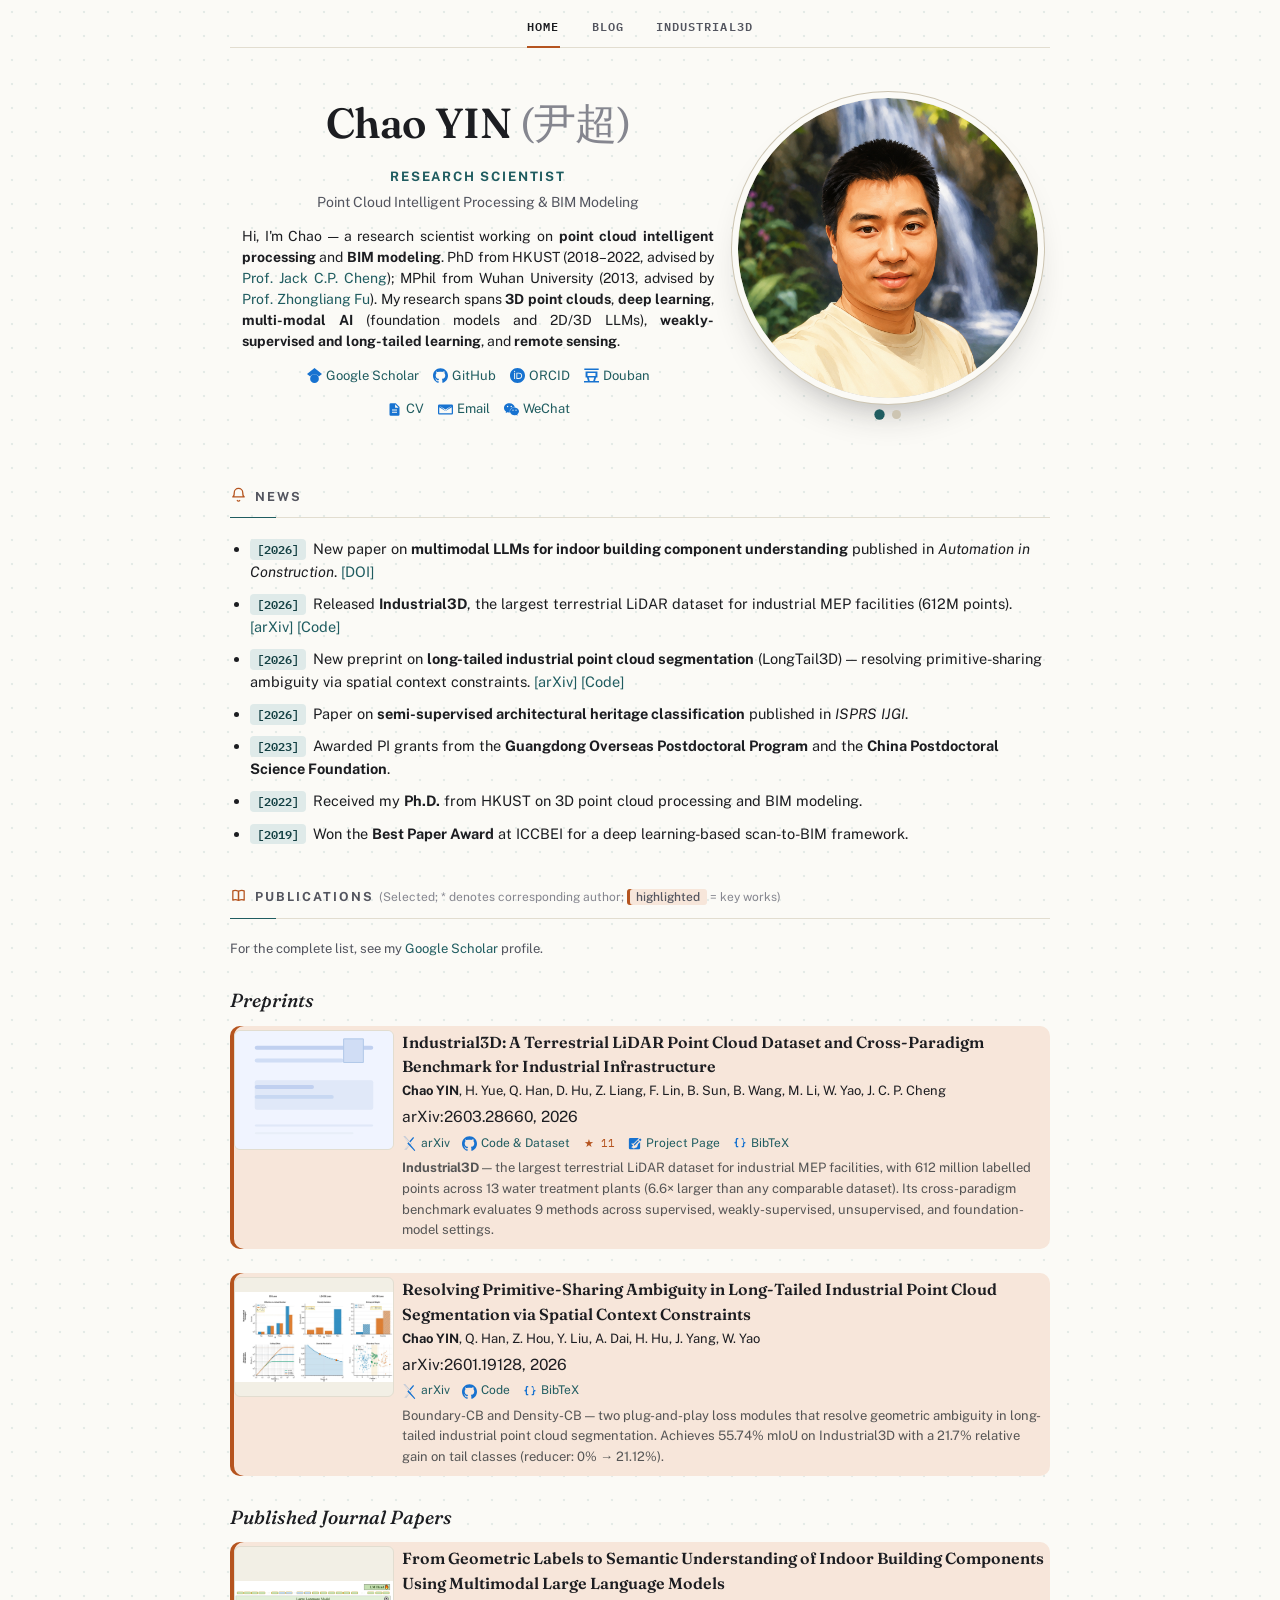
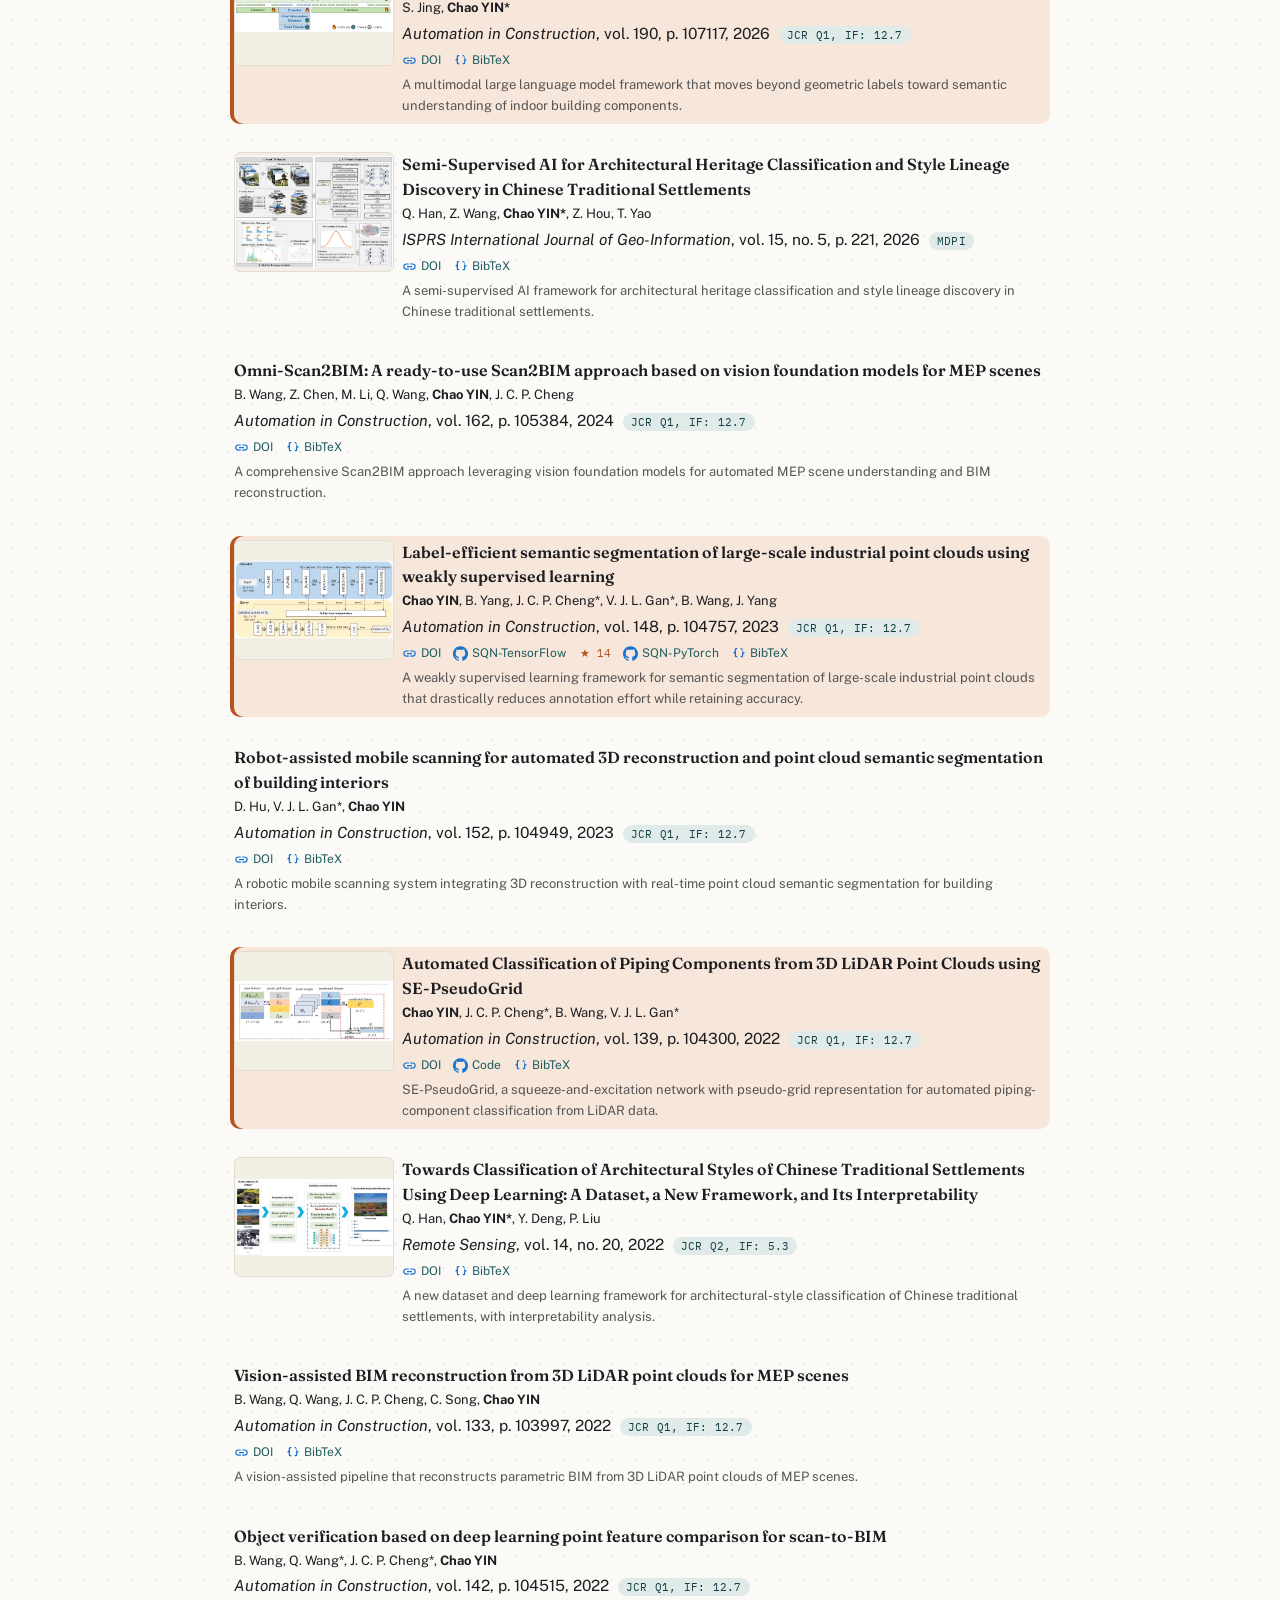
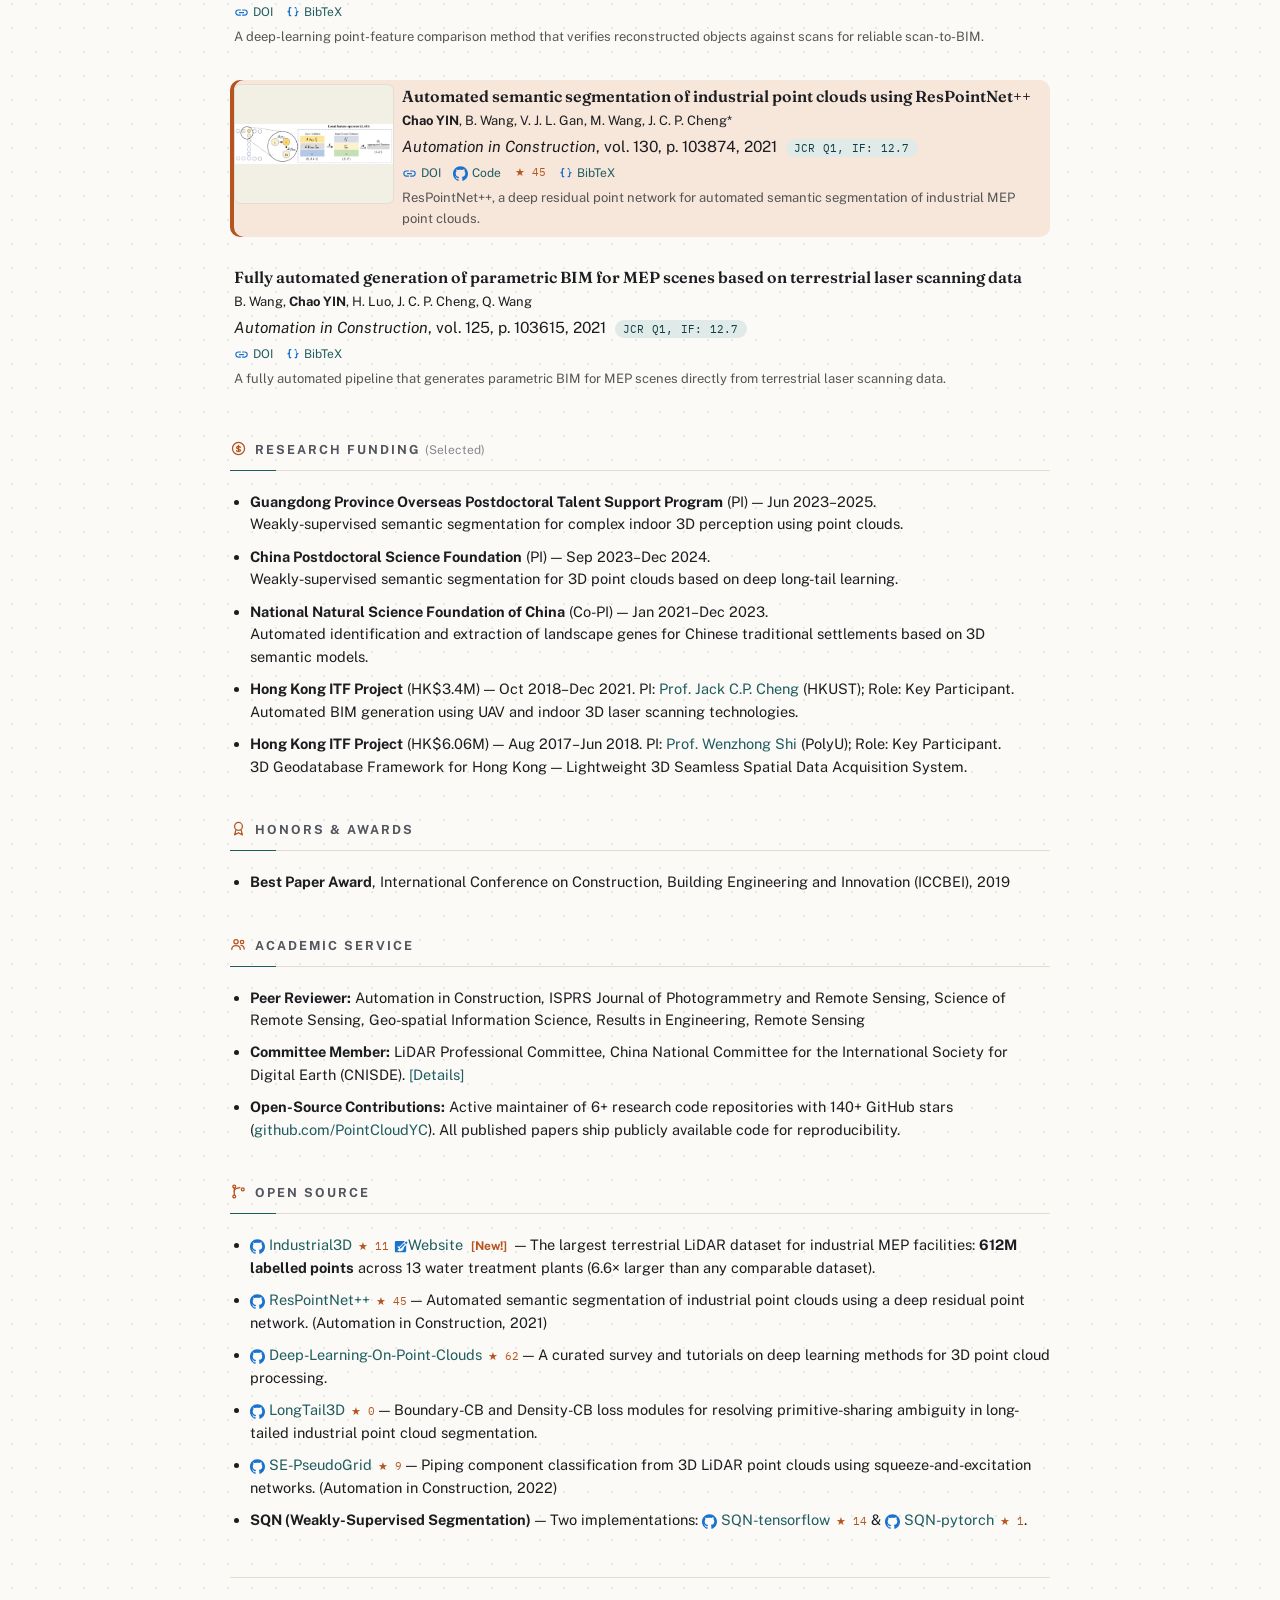
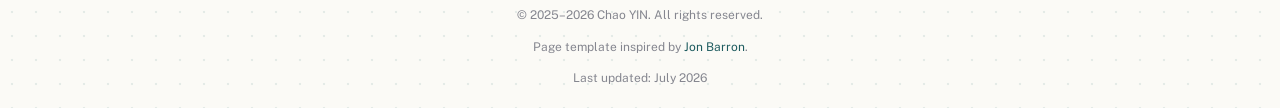
==== commit 4feaa99e: "Sync CV with latest paper status, add section icons, fix star badge consistency - CV: updated impact" ====
--- a/index.html
+++ b/index.html
@@ -149,7 +149,7 @@
       <!-- ===== END HEADER ===== -->
 
       <!-- ===== NEWS ===== -->
-      <h2>News</h2>
+      <h2><svg class="h2-icon" viewBox="0 0 24 24" fill="none" stroke="currentColor" stroke-width="1.8" stroke-linecap="round" stroke-linejoin="round" aria-hidden="true"><path d="M6 8a6 6 0 0 1 12 0c0 5 2 6 2 6H4s2-1 2-6"/><path d="M10.3 19a1.9 1.9 0 0 0 3.4 0"/></svg>News</h2>
       <ul style="padding-left: 20px;">
         <li class="news-item">
           <span class="news-date">[2026]</span>
@@ -190,7 +190,7 @@
       <!-- ===== END NEWS ===== -->
 
       <!-- ===== PUBLICATIONS ===== -->
-      <h2>Publications <span class="h3-note">(Selected; * denotes corresponding author; <span class="pub-highlight">highlighted</span> = key works)</span></h2>
+      <h2><svg class="h2-icon" viewBox="0 0 24 24" fill="none" stroke="currentColor" stroke-width="1.8" stroke-linecap="round" stroke-linejoin="round" aria-hidden="true"><path d="M4 5.5c2-1 5-1 8 .5v13c-3-1.5-6-1.5-8-.5z"/><path d="M20 5.5c-2-1-5-1-8 .5v13c3-1.5 6-1.5 8-.5z"/></svg>Publications <span class="h3-note">(Selected; * denotes corresponding author; <span class="pub-highlight">highlighted</span> = key works)</span></h2>
       <p class="pub-note">For the complete list, see my <a href="https://scholar.google.com/citations?user=MD3X7kwAAAAJ&hl=en" target="_blank">Google Scholar</a> profile.</p>
 
       <!-- Preprints -->
@@ -757,7 +757,7 @@
       <!-- ===== END PUBLICATIONS ===== -->
 
       <!-- ===== RESEARCH FUNDING ===== -->
-      <h2>Research Funding <span class="h3-note">(Selected)</span></h2>
+      <h2><svg class="h2-icon" viewBox="0 0 24 24" fill="none" stroke="currentColor" stroke-width="1.8" stroke-linecap="round" stroke-linejoin="round" aria-hidden="true"><circle cx="12" cy="12" r="8.5"/><path d="M12 7.5v9M9.3 15c.3 1 1.3 1.5 2.7 1.5 1.7 0 2.8-.7 2.8-1.9 0-2.6-5.5-1-5.5-3.6 0-1.2 1.1-1.9 2.7-1.9 1.3 0 2.3.5 2.6 1.4"/></svg>Research Funding <span class="h3-note">(Selected)</span></h2>
       <ul style="padding-left: 20px;">
         <li class="news-item">
           <strong>Guangdong Province Overseas Postdoctoral Talent Support Program</strong> (PI) &mdash; Jun 2023&ndash;2025.<br>
@@ -785,7 +785,7 @@
       <!-- ===== END RESEARCH FUNDING ===== -->
 
       <!-- ===== HONORS & AWARDS ===== -->
-      <h2>Honors &amp; Awards</h2>
+      <h2><svg class="h2-icon" viewBox="0 0 24 24" fill="none" stroke="currentColor" stroke-width="1.8" stroke-linecap="round" stroke-linejoin="round" aria-hidden="true"><circle cx="12" cy="9" r="5.5"/><path d="M8.5 13.5 6.5 21l5.5-3 5.5 3-2-7.5"/></svg>Honors &amp; Awards</h2>
       <ul style="padding-left: 20px;">
         <li class="news-item">
           <strong>Best Paper Award</strong>, International Conference on Construction, Building Engineering and Innovation (ICCBEI), 2019
@@ -794,7 +794,7 @@
       <!-- ===== END HONORS & AWARDS ===== -->
 
       <!-- ===== ACADEMIC SERVICE ===== -->
-      <h2>Academic Service</h2>
+      <h2><svg class="h2-icon" viewBox="0 0 24 24" fill="none" stroke="currentColor" stroke-width="1.8" stroke-linecap="round" stroke-linejoin="round" aria-hidden="true"><circle cx="8.5" cy="8" r="3"/><path d="M2.5 19c0-3.3 2.7-5.5 6-5.5s6 2.2 6 5.5"/><circle cx="17" cy="8.5" r="2.4"/><path d="M15.5 13.2c2.6.3 4.5 2.2 4.5 5.3"/></svg>Academic Service</h2>
       <ul style="padding-left: 20px;">
         <li class="news-item"><strong>Peer Reviewer:</strong> Automation in Construction, ISPRS Journal of Photogrammetry and Remote Sensing, Science of Remote Sensing, Geo-spatial Information Science, Results in Engineering, Remote Sensing</li>
         <li class="news-item"><strong>Committee Member:</strong> LiDAR Professional Committee, China National Committee for the International Society for Digital Earth (CNISDE). <a href="https://www.cnisde.digitalearth-isde.org/professional-committee/index_58.html" target="_blank">[Details]</a></li>
@@ -803,15 +803,15 @@
       <!-- ===== END ACADEMIC SERVICE ===== -->
 
       <!-- ===== OPEN SOURCE ===== -->
-      <h2>Open Source</h2>
+      <h2><svg class="h2-icon" viewBox="0 0 24 24" fill="none" stroke="currentColor" stroke-width="1.8" stroke-linecap="round" stroke-linejoin="round" aria-hidden="true"><circle cx="6" cy="5" r="2"/><circle cx="6" cy="19" r="2"/><circle cx="18" cy="9" r="2"/><path d="M6 7v10"/><path d="M6 12c0-3.5 3-5 8-5.5"/></svg>Open Source</h2>
       <ul style="padding-left: 20px;">
         <li class="news-item">
           <a href="https://github.com/pointcloudyc/Industrial3D" target="_blank">
             <img class="ico" src="static/img/icons/github.svg" alt="GitHub">
             Industrial3D
           </a>
+          <span class="stars" data-gh-repo="PointCloudYC/Industrial3D">&#9733; 11</span>
           <a href="industrial3d/index.html"><img class="ico" src="static/img/icons/blog.svg" alt="">Website</a>
-          <span class="stars" data-gh-repo="PointCloudYC/Industrial3D">&#9733; 11</span>
           <span class="badge-new">[New!]</span>
           &mdash; The largest terrestrial LiDAR dataset for industrial MEP facilities: <strong>612M labelled points</strong> across 13 water treatment plants (6.6&times; larger than any comparable dataset).
         </li>
@@ -819,36 +819,46 @@
           <a href="https://github.com/PointCloudYC/ResPointNet2" target="_blank">
             <img class="ico" src="static/img/icons/github.svg" alt="GitHub">
             ResPointNet++
-          </a> &mdash; <span class="stars" data-gh-repo="PointCloudYC/ResPointNet2">&#9733; 45</span> stars. Automated semantic segmentation of industrial point clouds using a deep residual point network. (Automation in Construction, 2021)
+          </a>
+          <span class="stars" data-gh-repo="PointCloudYC/ResPointNet2">&#9733; 45</span>
+          &mdash; Automated semantic segmentation of industrial point clouds using a deep residual point network. (Automation in Construction, 2021)
         </li>
         <li class="news-item">
           <a href="https://github.com/PointCloudYC/Deep-Learning-On-Point-Clouds" target="_blank">
             <img class="ico" src="static/img/icons/github.svg" alt="GitHub">
             Deep-Learning-On-Point-Clouds
-          </a> &mdash; <span class="stars" data-gh-repo="PointCloudYC/Deep-Learning-On-Point-Clouds">&#9733; 62</span> stars. A curated survey and tutorials on deep learning methods for 3D point cloud processing.
+          </a>
+          <span class="stars" data-gh-repo="PointCloudYC/Deep-Learning-On-Point-Clouds">&#9733; 62</span>
+          &mdash; A curated survey and tutorials on deep learning methods for 3D point cloud processing.
         </li>
         <li class="news-item">
           <a href="https://github.com/PointCloudYC/LongTail3D" target="_blank">
             <img class="ico" src="static/img/icons/github.svg" alt="GitHub">
             LongTail3D
-          </a> &mdash; Boundary-CB and Density-CB loss modules for resolving primitive-sharing ambiguity in long-tailed industrial point cloud segmentation.
+          </a>
+          <span class="stars" data-gh-repo="PointCloudYC/LongTail3D">&#9733; 0</span>
+          &mdash; Boundary-CB and Density-CB loss modules for resolving primitive-sharing ambiguity in long-tailed industrial point cloud segmentation.
         </li>
         <li class="news-item">
           <a href="https://github.com/PointCloudYC/SE-PseudoGrid" target="_blank">
             <img class="ico" src="static/img/icons/github.svg" alt="GitHub">
             SE-PseudoGrid
-          </a> &mdash; Piping component classification from 3D LiDAR point clouds using squeeze-and-excitation networks. (Automation in Construction, 2022)
+          </a>
+          <span class="stars" data-gh-repo="PointCloudYC/SE-PseudoGrid">&#9733; 9</span>
+          &mdash; Piping component classification from 3D LiDAR point clouds using squeeze-and-excitation networks. (Automation in Construction, 2022)
         </li>
         <li class="news-item">
           <strong>SQN (Weakly-Supervised Segmentation)</strong> &mdash; Two implementations:
           <a href="https://github.com/PointCloudYC/SQN_tensorflow" target="_blank">
             <img class="ico" src="static/img/icons/github.svg" alt="GitHub">
             SQN-tensorflow
-          </a> (<span class="stars" data-gh-repo="PointCloudYC/SQN_tensorflow">&#9733; 14</span>) &amp;
+          </a>
+          <span class="stars" data-gh-repo="PointCloudYC/SQN_tensorflow">&#9733; 14</span> &amp;
           <a href="https://github.com/PointCloudYC/SQN-pytorch" target="_blank">
             <img class="ico" src="static/img/icons/github.svg" alt="GitHub">
             SQN-pytorch
-          </a> (<span class="stars" data-gh-repo="PointCloudYC/SQN-pytorch">&#9733; 1</span>).
+          </a>
+          <span class="stars" data-gh-repo="PointCloudYC/SQN-pytorch">&#9733; 1</span>.
         </li>
       </ul>
       <!-- ===== END OPEN SOURCE ===== -->
@@ -857,7 +867,7 @@
       <div class="footer">
         <p>&copy; 2025&ndash;2026 Chao YIN. All rights reserved.</p>
         <p>Page template inspired by <a href="https://jonbarron.info/" target="_blank">Jon Barron</a>.</p>
-        <p>Last updated: June 2026</p>
+        <p>Last updated: July 2026</p>
       </div>
       <!-- ===== END FOOTER ===== -->
 
--- a/stylesheet.css
+++ b/stylesheet.css
@@ -135,15 +135,14 @@
   padding-bottom: 11px;
 }
 
-h2::before {
-  content: '';
-  display: inline-block;
-  width: 7px;
-  height: 7px;
-  margin-right: 9px;
-  background: var(--ember);
-  transform: translateY(-1px);
-  border-radius: 1px;
+/* Friendly line-icon shown before each section heading */
+.h2-icon {
+  width: 17px;
+  height: 17px;
+  margin-right: 8px;
+  vertical-align: -3px;
+  color: var(--ember);
+  flex-shrink: 0;
 }
 
 h2::after {
@@ -532,10 +531,11 @@
 
 /* GitHub star count badge */
 .stars {
+  display: inline-block;
   font-family: var(--font-mono);
   font-size: 11px;
   color: var(--ember);
-  margin-left: -6px;
+  margin-left: 2px;
 }
 
 /* BibTeX box (hidden until toggled) */
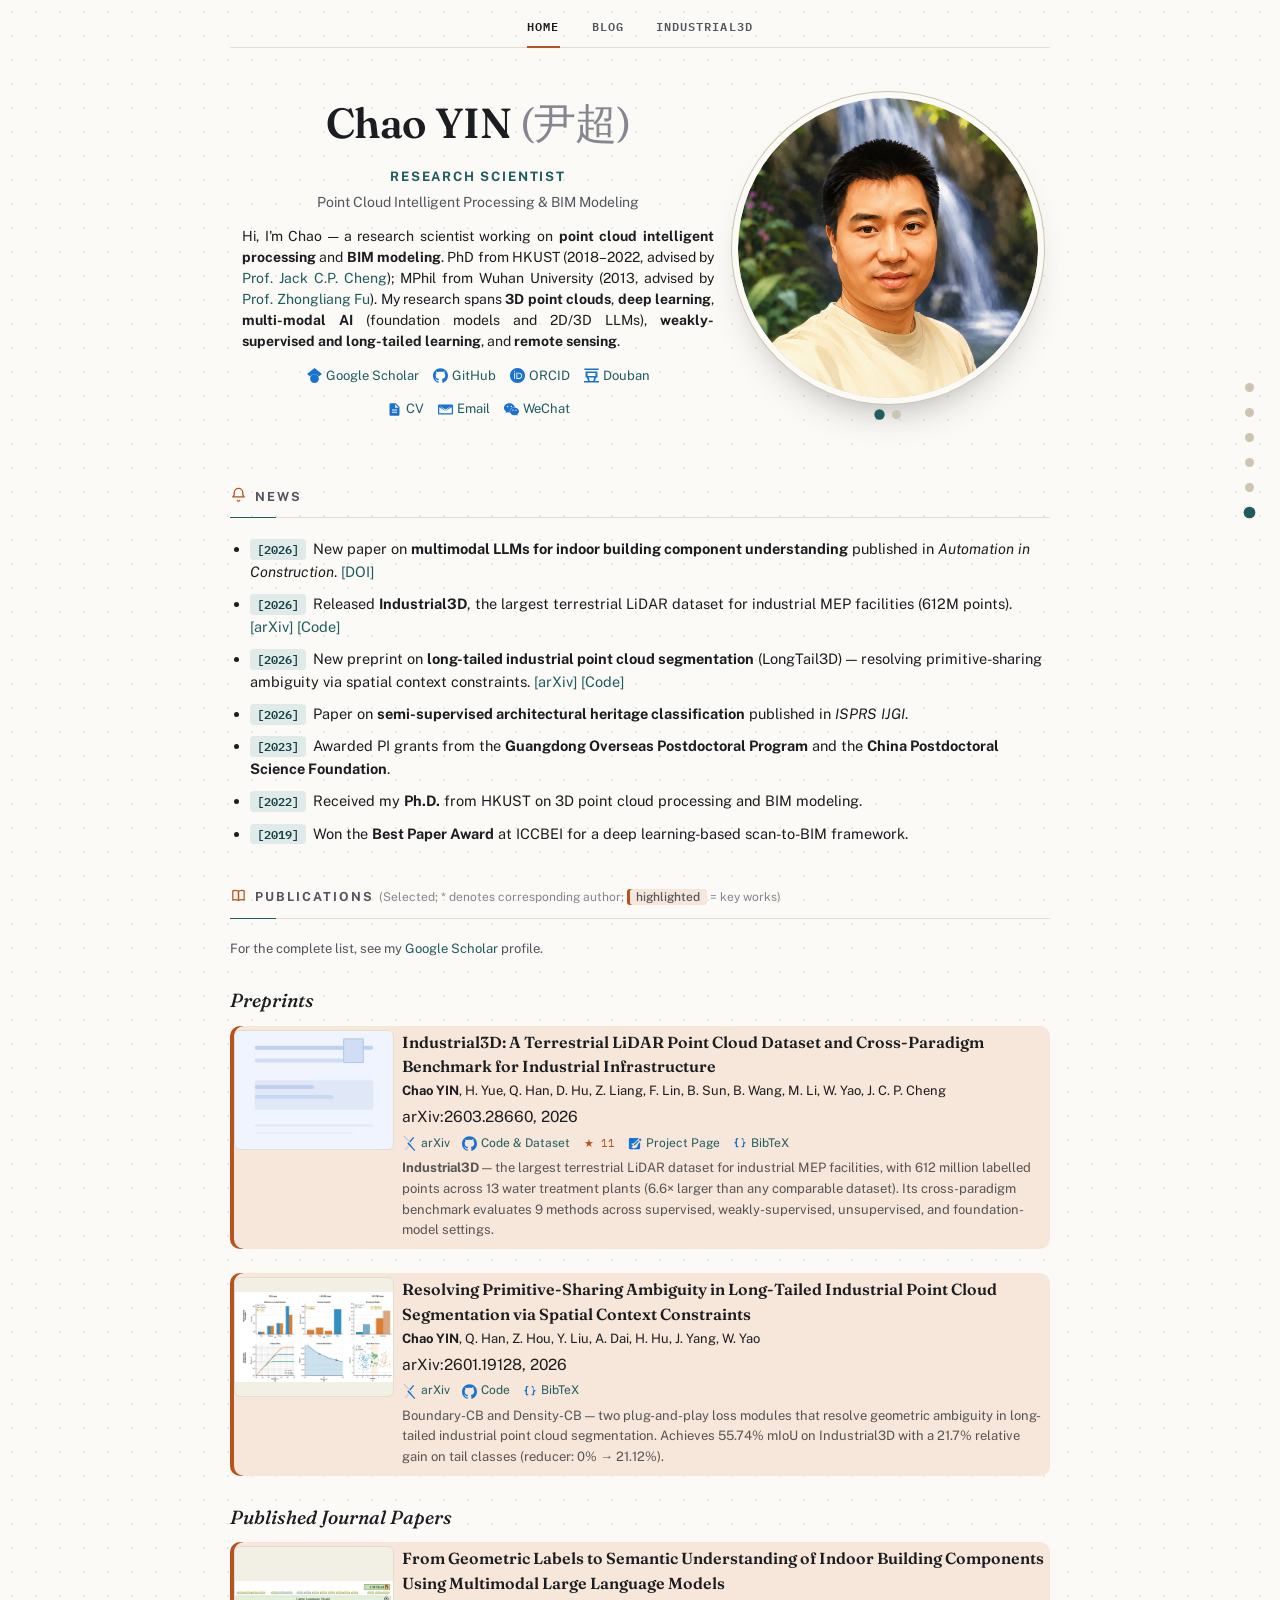
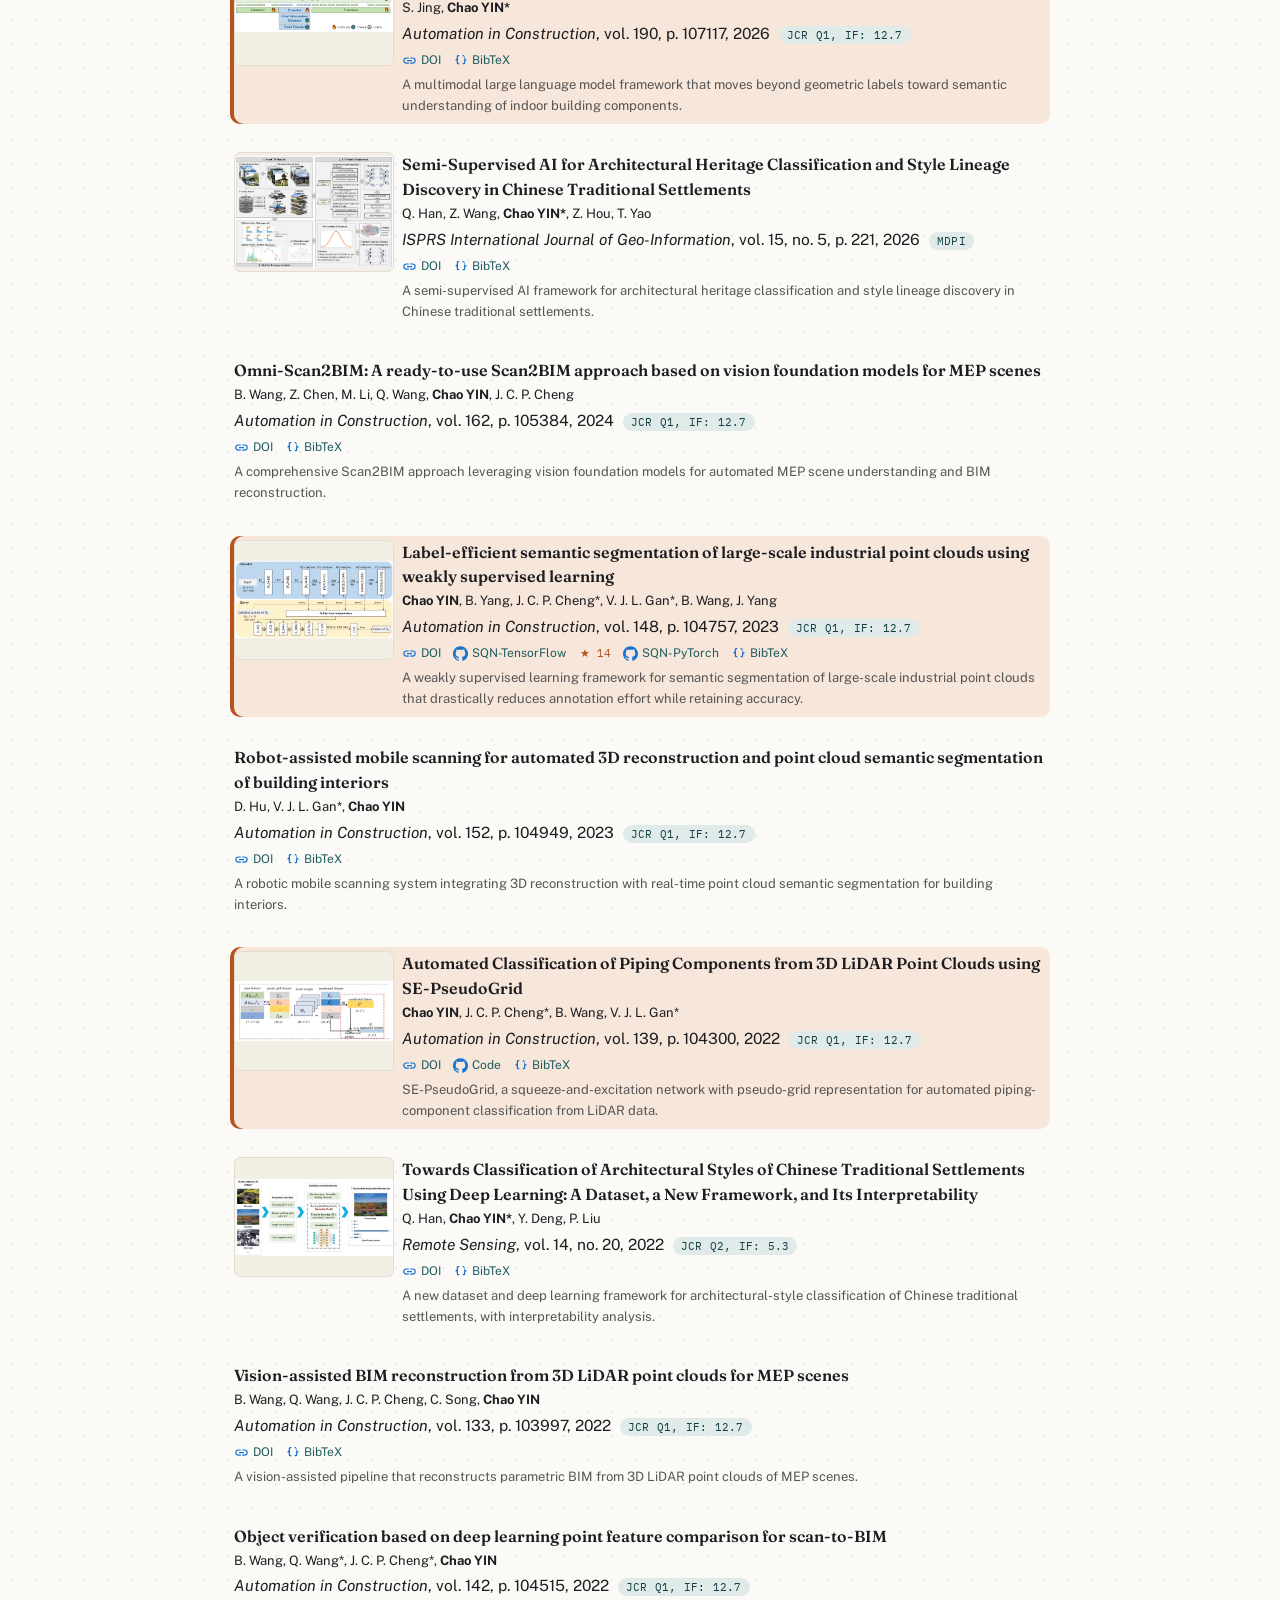
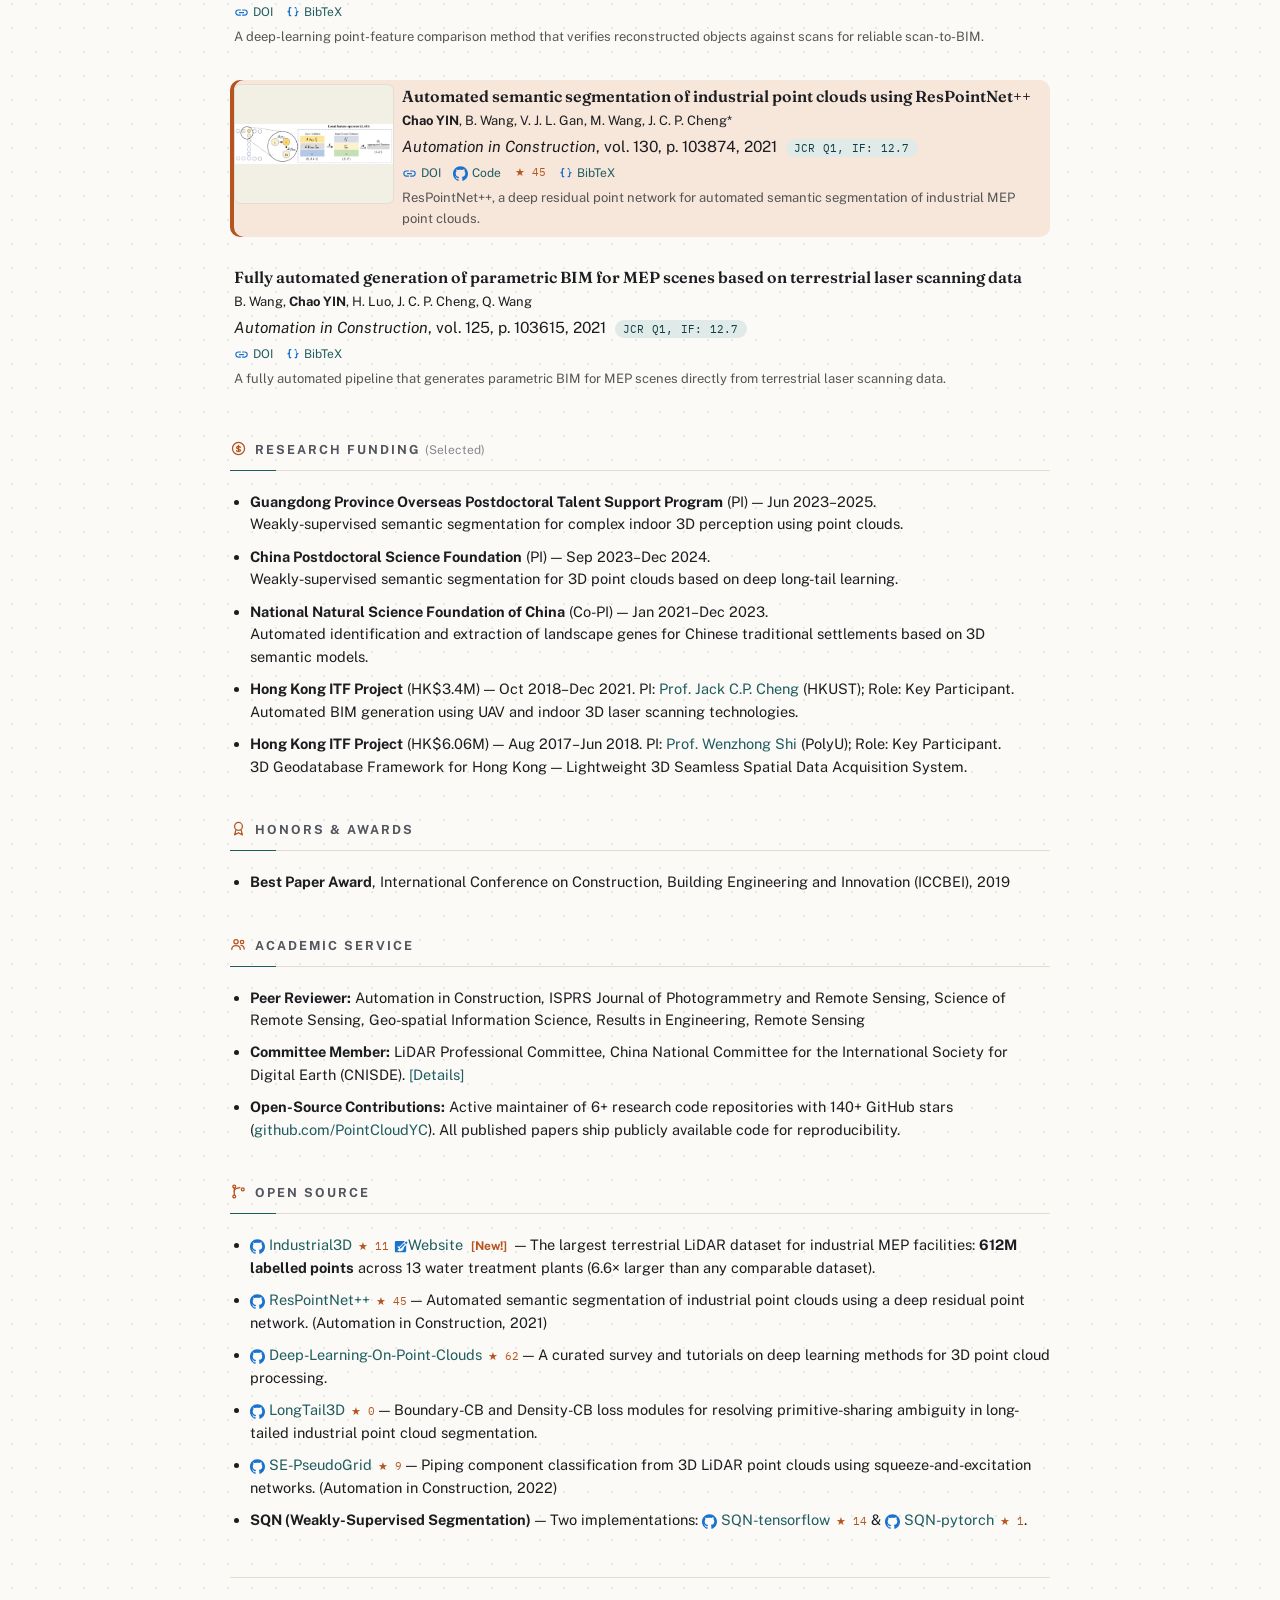
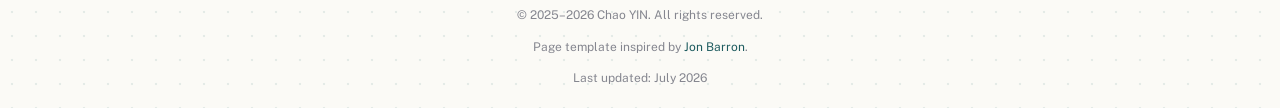
==== commit 711c819b: "Update site 2026-07-12" ====
--- a/index.html
+++ b/index.html
@@ -6,10 +6,61 @@
   <title>Chao YIN (尹超)</title>
   <link rel="stylesheet" type="text/css" href="stylesheet.css">
   <link rel="icon" type="image/svg+xml" href="static/img/favicon.svg">
+  <link rel="canonical" href="https://pointcloudyc.github.io/">
   <meta name="description" content="Chao YIN — Associate Researcher at Guangdong Academy of Sciences. Research in 3D point cloud processing, deep learning, and remote sensing.">
   <meta name="author" content="Chao YIN">
+  <meta property="og:type" content="website">
+  <meta property="og:title" content="Chao YIN (尹超) — Research Scientist">
+  <meta property="og:description" content="Chao YIN — Associate Researcher at Guangdong Academy of Sciences. Research in 3D point cloud processing, deep learning, and remote sensing.">
+  <meta property="og:url" content="https://pointcloudyc.github.io/">
+  <meta property="og:image" content="https://pointcloudyc.github.io/static/img/chaoyin2.png">
+  <meta name="twitter:card" content="summary">
+  <meta name="twitter:title" content="Chao YIN (尹超) — Research Scientist">
+  <meta name="twitter:description" content="Chao YIN — Associate Researcher at Guangdong Academy of Sciences. Research in 3D point cloud processing, deep learning, and remote sensing.">
+  <meta name="twitter:image" content="https://pointcloudyc.github.io/static/img/chaoyin2.png">
+  <script type="application/ld+json">
+  {
+    "@context": "https://schema.org",
+    "@type": "Person",
+    "name": "Chao Yin",
+    "alternateName": "尹超",
+    "url": "https://pointcloudyc.github.io/",
+    "image": "https://pointcloudyc.github.io/static/img/chaoyin2.png",
+    "jobTitle": "Research Scientist",
+    "affiliation": { "@type": "Organization", "name": "Guangdong Academy of Sciences" },
+    "alumniOf": [
+      { "@type": "CollegeOrUniversity", "name": "Hong Kong University of Science and Technology" },
+      { "@type": "CollegeOrUniversity", "name": "Wuhan University" }
+    ],
+    "sameAs": [
+      "https://scholar.google.com/citations?user=MD3X7kwAAAAJ&hl=en",
+      "https://github.com/PointCloudYC",
+      "https://orcid.org/0000-0002-8656-1874",
+      "https://www.douban.com/people/58358756/"
+    ]
+  }
+  </script>
+  <script src="static/js/site-enhance.js" defer></script>
 </head>
 <body>
+
+<!-- ===== READING PROGRESS BAR ===== -->
+<div id="progress-bar" aria-hidden="true"><div id="progress-fill"></div></div>
+
+<!-- ===== SECTION DOT-RAIL (desktop only) ===== -->
+<nav class="section-rail" id="section-rail" aria-label="Page sections">
+  <a href="#news" data-label="News"></a>
+  <a href="#publications" data-label="Publications"></a>
+  <a href="#funding" data-label="Funding"></a>
+  <a href="#honors" data-label="Honors"></a>
+  <a href="#service" data-label="Service"></a>
+  <a href="#opensource" data-label="Open Source"></a>
+</nav>
+
+<!-- ===== BACK TO TOP ===== -->
+<button class="back-to-top" id="back-to-top" aria-label="Back to top">
+  <svg viewBox="0 0 24 24" fill="none" stroke="currentColor" stroke-width="2" stroke-linecap="round" stroke-linejoin="round" aria-hidden="true"><path d="M12 19V5"/><path d="M5 12l7-7 7 7"/></svg>
+</button>
 
 <script type="text/javascript">
   // Thumbnail hover functions — opacity toggle for paper thumbnails
@@ -44,7 +95,10 @@
   // BibTeX show/hide + copy-to-clipboard
   function toggleBib(id) {
     var e = document.getElementById(id);
-    e.style.display = (e.style.display === "block") ? "none" : "block";
+    var expanded = e.style.display === "block";
+    e.style.display = expanded ? "none" : "block";
+    var btn = document.querySelector('[aria-controls="' + id + '"]');
+    if (btn) btn.setAttribute('aria-expanded', String(!expanded));
   }
   function copyBib(id) {
     var box = document.getElementById(id);
@@ -58,26 +112,39 @@
   }
 
   // Paper figure lightbox — click a highlight image to view it full-size; Esc or backdrop click closes it
+  var _lastFocused = null;
   function openLightbox(imgEl) {
     if (!imgEl || imgEl.src.indexOf('paper_placeholder') !== -1) return;
+    _lastFocused = document.activeElement;
     var lb = document.getElementById('lightbox');
     var lbImg = document.getElementById('lightbox-img');
     lbImg.src = imgEl.src;
     lbImg.alt = imgEl.alt;
     lb.classList.add('open');
     document.body.style.overflow = 'hidden';
+    document.querySelector('.lightbox-close').focus();
   }
   function closeLightbox() {
     var lb = document.getElementById('lightbox');
     lb.classList.remove('open');
     document.body.style.overflow = '';
+    if (_lastFocused) _lastFocused.focus();
   }
   document.addEventListener('keydown', function (e) {
     if (e.key === 'Escape') closeLightbox();
   });
+  // Progress bar, back-to-top, section dot-rail, and scroll-reveal are in static/js/site-enhance.js
 
   // Live GitHub star counts — fetches current stargazers_count for any [data-gh-repo] badge
   document.addEventListener('DOMContentLoaded', function () {
+    // WeChat ID tooltip — click/tap toggle so it's reachable without hover (touch, keyboard)
+    var wechat = document.querySelector('.links .wechat');
+    if (wechat) {
+      wechat.addEventListener('click', function () {
+        wechat.classList.toggle('show-tip');
+      });
+    }
+
     document.querySelectorAll('[data-gh-repo]').forEach(function (el) {
       var repo = el.getAttribute('data-gh-repo');
       fetch('https://api.github.com/repos/' + repo)
@@ -130,7 +197,7 @@
             <p class="links">
               <a href="static/cv/cv.pdf" target="_blank"><img class="ico" src="static/img/icons/cv.svg" alt="">CV</a>
               <a href="mailto:cyinac@connect.ust.hk"><img class="ico" src="static/img/icons/email.svg" alt="">Email</a>
-              <span class="wechat"><img class="ico" src="static/img/icons/wechat.svg" alt="">WeChat</span>
+              <button type="button" class="wechat" aria-label="Show WeChat ID"><img class="ico" src="static/img/icons/wechat.svg" alt="">WeChat</button>
             </p>
           </td>
           <td width="33%" valign="middle" class="photo-cell" style="text-align: center;">
@@ -149,8 +216,8 @@
       <!-- ===== END HEADER ===== -->
 
       <!-- ===== NEWS ===== -->
-      <h2><svg class="h2-icon" viewBox="0 0 24 24" fill="none" stroke="currentColor" stroke-width="1.8" stroke-linecap="round" stroke-linejoin="round" aria-hidden="true"><path d="M6 8a6 6 0 0 1 12 0c0 5 2 6 2 6H4s2-1 2-6"/><path d="M10.3 19a1.9 1.9 0 0 0 3.4 0"/></svg>News</h2>
-      <ul style="padding-left: 20px;">
+      <h2 id="news"><svg class="h2-icon" viewBox="0 0 24 24" fill="none" stroke="currentColor" stroke-width="1.8" stroke-linecap="round" stroke-linejoin="round" aria-hidden="true"><path d="M6 8a6 6 0 0 1 12 0c0 5 2 6 2 6H4s2-1 2-6"/><path d="M10.3 19a1.9 1.9 0 0 0 3.4 0"/></svg>News</h2>
+      <ul class="reveal" style="padding-left: 20px;">
         <li class="news-item">
           <span class="news-date">[2026]</span>
           New paper on <strong>multimodal LLMs for indoor building component understanding</strong>
@@ -190,18 +257,18 @@
       <!-- ===== END NEWS ===== -->
 
       <!-- ===== PUBLICATIONS ===== -->
-      <h2><svg class="h2-icon" viewBox="0 0 24 24" fill="none" stroke="currentColor" stroke-width="1.8" stroke-linecap="round" stroke-linejoin="round" aria-hidden="true"><path d="M4 5.5c2-1 5-1 8 .5v13c-3-1.5-6-1.5-8-.5z"/><path d="M20 5.5c-2-1-5-1-8 .5v13c3-1.5 6-1.5 8-.5z"/></svg>Publications <span class="h3-note">(Selected; * denotes corresponding author; <span class="pub-highlight">highlighted</span> = key works)</span></h2>
+      <h2 id="publications"><svg class="h2-icon" viewBox="0 0 24 24" fill="none" stroke="currentColor" stroke-width="1.8" stroke-linecap="round" stroke-linejoin="round" aria-hidden="true"><path d="M4 5.5c2-1 5-1 8 .5v13c-3-1.5-6-1.5-8-.5z"/><path d="M20 5.5c-2-1-5-1-8 .5v13c3-1.5 6-1.5 8-.5z"/></svg>Publications <span class="h3-note">(Selected; * denotes corresponding author; <span class="pub-highlight">highlighted</span> = key works)</span></h2>
       <p class="pub-note">For the complete list, see my <a href="https://scholar.google.com/citations?user=MD3X7kwAAAAJ&hl=en" target="_blank">Google Scholar</a> profile.</p>
 
       <!-- Preprints -->
       <h3>Preprints</h3>
 
       <!-- Industrial3D -->
-      <table width="100%" align="center" border="0" cellspacing="0" cellpadding="8" class="pub-row pub-featured">
+      <table width="100%" align="center" border="0" cellspacing="0" cellpadding="8" class="pub-row pub-featured reveal">
         <tr>
           <td width="20%" valign="top" style="text-align: center; padding: 4px;">
             <div class="one" onmouseover="paper_start('pp1_overlay')" onmouseout="paper_stop('pp1_overlay')">
-              <img class="paper-thumb zoomable" src="static/img/papers/industrial3d.jpg" onclick="openLightbox(this)" onerror="this.onerror=null;this.src='static/img/paper_placeholder.svg'" alt="Industrial3D dataset benchmark">
+              <img class="paper-thumb zoomable" loading="lazy" src="static/img/papers/industrial3d.jpg" onclick="openLightbox(this)" onerror="this.onerror=null;this.src='static/img/paper_placeholder.svg'" alt="Industrial3D dataset benchmark">
               <span class="thumb-hint">&#10530;</span>
               <div class="two" id="pp1_overlay">
                 <img class="paper-thumb" src="static/img/paper_placeholder_hover.svg" alt="Industrial3D overlay">
@@ -222,7 +289,7 @@
               <a href="https://arxiv.org/abs/2603.28660" target="_blank"><img class="ico" src="static/img/icons/arxiv.svg" alt="">arXiv</a>
               <a href="https://github.com/pointcloudyc/Industrial3D" target="_blank"><img class="ico" src="static/img/icons/github.svg" alt="">Code &amp; Dataset</a> <span class="stars" data-gh-repo="PointCloudYC/Industrial3D">&#9733; 11</span>
               <a href="industrial3d/index.html"><img class="ico" src="static/img/icons/blog.svg" alt="">Project Page</a>
-              <a href="javascript:void(0)" onclick="toggleBib('bib_pp1')"><img class="ico" src="static/img/icons/bibtex.svg" alt="">BibTeX</a>
+              <button type="button" class="pub-link-btn" onclick="toggleBib('bib_pp1')" aria-expanded="false" aria-controls="bib_pp1"><img class="ico" src="static/img/icons/bibtex.svg" alt="">BibTeX</button>
             </p>
             <div class="bibtex-box" id="bib_pp1">
               <button class="bib-copy" onclick="copyBib('bib_pp1')">Copy</button>
@@ -241,11 +308,11 @@
       </table>
 
       <!-- Resolving Primitive-Sharing Ambiguity -->
-      <table width="100%" align="center" border="0" cellspacing="0" cellpadding="8" class="pub-row pub-featured">
+      <table width="100%" align="center" border="0" cellspacing="0" cellpadding="8" class="pub-row pub-featured reveal">
         <tr>
           <td width="20%" valign="top" style="text-align: center; padding: 4px;">
             <div class="one" onmouseover="paper_start('pp2_overlay')" onmouseout="paper_stop('pp2_overlay')">
-              <img class="paper-thumb zoomable" src="static/img/papers/longtail3d.jpg" onclick="openLightbox(this)" onerror="this.onerror=null;this.src='static/img/paper_placeholder.svg'" alt="Long-tail segmentation resolving ambiguity">
+              <img class="paper-thumb zoomable" loading="lazy" src="static/img/papers/longtail3d.jpg" onclick="openLightbox(this)" onerror="this.onerror=null;this.src='static/img/paper_placeholder.svg'" alt="Long-tail segmentation resolving ambiguity">
               <span class="thumb-hint">&#10530;</span>
               <div class="two" id="pp2_overlay">
                 <img class="paper-thumb" src="static/img/paper_placeholder_hover.svg" alt="Resolving ambiguity overlay">
@@ -265,7 +332,7 @@
             <p class="pub-links">
               <a href="https://arxiv.org/abs/2601.19128" target="_blank"><img class="ico" src="static/img/icons/arxiv.svg" alt="">arXiv</a>
               <a href="https://github.com/PointCloudYC/LongTail3D" target="_blank"><img class="ico" src="static/img/icons/github.svg" alt="">Code</a>
-              <a href="javascript:void(0)" onclick="toggleBib('bib_pp2')"><img class="ico" src="static/img/icons/bibtex.svg" alt="">BibTeX</a>
+              <button type="button" class="pub-link-btn" onclick="toggleBib('bib_pp2')" aria-expanded="false" aria-controls="bib_pp2"><img class="ico" src="static/img/icons/bibtex.svg" alt="">BibTeX</button>
             </p>
             <div class="bibtex-box" id="bib_pp2">
               <button class="bib-copy" onclick="copyBib('bib_pp2')">Copy</button>
@@ -287,11 +354,11 @@
       <h3>Published Journal Papers</h3>
 
       <!-- Paper 0: From Geometric Labels (AIC, accepted) -->
-      <table width="100%" align="center" border="0" cellspacing="0" cellpadding="8" class="pub-row pub-featured">
+      <table width="100%" align="center" border="0" cellspacing="0" cellpadding="8" class="pub-row pub-featured reveal">
         <tr>
           <td width="20%" valign="top" style="text-align: center; padding: 4px;">
             <div class="one" onmouseover="paper_start('pacc_overlay')" onmouseout="paper_stop('pacc_overlay')">
-              <img class="paper-thumb zoomable" src="static/img/papers/Building-MLLM.png" onclick="openLightbox(this)" onerror="this.onerror=null;this.src='static/img/paper_placeholder.svg'" alt="Multimodal LLM building components thumbnail">
+              <img class="paper-thumb zoomable" loading="lazy" src="static/img/papers/Building-MLLM.png" onclick="openLightbox(this)" onerror="this.onerror=null;this.src='static/img/paper_placeholder.svg'" alt="Multimodal LLM building components thumbnail">
               <span class="thumb-hint">&#10530;</span>
               <div class="two" id="pacc_overlay">
                 <img class="paper-thumb" src="static/img/paper_placeholder_hover.svg" alt="Multimodal LLM overlay">
@@ -311,7 +378,7 @@
             </p>
             <p class="pub-links">
               <a href="https://doi.org/10.1016/j.autcon.2026.107117" target="_blank"><img class="ico" src="static/img/icons/doi.svg" alt="">DOI</a>
-              <a href="javascript:void(0)" onclick="toggleBib('bib_pacc')"><img class="ico" src="static/img/icons/bibtex.svg" alt="">BibTeX</a>
+              <button type="button" class="pub-link-btn" onclick="toggleBib('bib_pacc')" aria-expanded="false" aria-controls="bib_pacc"><img class="ico" src="static/img/icons/bibtex.svg" alt="">BibTeX</button>
             </p>
             <div class="bibtex-box" id="bib_pacc">
               <button class="bib-copy" onclick="copyBib('bib_pacc')">Copy</button>
@@ -334,11 +401,11 @@
       </table>
 
       <!-- Paper 1: Semi-Supervised AI for Architectural Heritage (2026) — de-highlighted (off-direction) -->
-      <table width="100%" align="center" border="0" cellspacing="0" cellpadding="8" class="pub-row">
+      <table width="100%" align="center" border="0" cellspacing="0" cellpadding="8" class="pub-row reveal">
         <tr>
           <td width="20%" valign="top" style="text-align: center; padding: 4px;">
             <div class="one" onmouseover="paper_start('p00_overlay')" onmouseout="paper_stop('p00_overlay')">
-              <img class="paper-thumb zoomable" src="static/img/papers/CTSMatch.png" onclick="openLightbox(this)" onerror="this.onerror=null;this.src='static/img/paper_placeholder.svg'" alt="Heritage classification thumbnail">
+              <img class="paper-thumb zoomable" loading="lazy" src="static/img/papers/CTSMatch.png" onclick="openLightbox(this)" onerror="this.onerror=null;this.src='static/img/paper_placeholder.svg'" alt="Heritage classification thumbnail">
               <span class="thumb-hint">&#10530;</span>
               <div class="two" id="p00_overlay">
                 <img class="paper-thumb" src="static/img/paper_placeholder_hover.svg" alt="Heritage classification overlay">
@@ -358,7 +425,7 @@
             </p>
             <p class="pub-links">
               <a href="https://doi.org/10.3390/ijgi15050221" target="_blank"><img class="ico" src="static/img/icons/doi.svg" alt="">DOI</a>
-              <a href="javascript:void(0)" onclick="toggleBib('bib_p00')"><img class="ico" src="static/img/icons/bibtex.svg" alt="">BibTeX</a>
+              <button type="button" class="pub-link-btn" onclick="toggleBib('bib_p00')" aria-expanded="false" aria-controls="bib_p00"><img class="ico" src="static/img/icons/bibtex.svg" alt="">BibTeX</button>
             </p>
             <div class="bibtex-box" id="bib_p00">
               <button class="bib-copy" onclick="copyBib('bib_p00')">Copy</button>
@@ -381,7 +448,7 @@
       </table>
 
       <!-- Paper 2: Omni-Scan2BIM (2024) -->
-      <table width="100%" align="center" border="0" cellspacing="0" cellpadding="8" class="pub-row">
+      <table width="100%" align="center" border="0" cellspacing="0" cellpadding="8" class="pub-row reveal">
         <tr>
           <td width="100%" valign="top" style="padding: 4px;">
             <p style="margin-top: 0; margin-bottom: 2px;">
@@ -396,7 +463,7 @@
             </p>
             <p class="pub-links">
               <a href="https://doi.org/10.1016/j.autcon.2024.105384" target="_blank"><img class="ico" src="static/img/icons/doi.svg" alt="">DOI</a>
-              <a href="javascript:void(0)" onclick="toggleBib('bib_p01')"><img class="ico" src="static/img/icons/bibtex.svg" alt="">BibTeX</a>
+              <button type="button" class="pub-link-btn" onclick="toggleBib('bib_p01')" aria-expanded="false" aria-controls="bib_p01"><img class="ico" src="static/img/icons/bibtex.svg" alt="">BibTeX</button>
             </p>
             <div class="bibtex-box" id="bib_p01">
               <button class="bib-copy" onclick="copyBib('bib_p01')">Copy</button>
@@ -418,11 +485,11 @@
       </table>
 
       <!-- Paper 2: Weakly supervised (2023) -->
-      <table width="100%" align="center" border="0" cellspacing="0" cellpadding="8" class="pub-row pub-featured">
+      <table width="100%" align="center" border="0" cellspacing="0" cellpadding="8" class="pub-row pub-featured reveal">
         <tr>
           <td width="20%" valign="top" style="text-align: center; padding: 4px;">
             <div class="one" onmouseover="paper_start('p02_overlay')" onmouseout="paper_stop('p02_overlay')">
-              <img class="paper-thumb zoomable" src="static/img/papers/WSSS-ST.png" onclick="openLightbox(this)" onerror="this.onerror=null;this.src='static/img/paper_placeholder.svg'" alt="Weakly supervised segmentation thumbnail">
+              <img class="paper-thumb zoomable" loading="lazy" src="static/img/papers/WSSS-ST.png" onclick="openLightbox(this)" onerror="this.onerror=null;this.src='static/img/paper_placeholder.svg'" alt="Weakly supervised segmentation thumbnail">
               <span class="thumb-hint">&#10530;</span>
               <div class="two" id="p02_overlay">
                 <img class="paper-thumb" src="static/img/paper_placeholder_hover.svg" alt="Weakly supervised overlay">
@@ -444,7 +511,7 @@
               <a href="https://doi.org/10.1016/j.autcon.2023.104757" target="_blank"><img class="ico" src="static/img/icons/doi.svg" alt="">DOI</a>
               <a href="https://github.com/PointCloudYC/SQN_tensorflow" target="_blank"><img class="ico" src="static/img/icons/github.svg" alt="">SQN-TensorFlow</a><span class="stars" data-gh-repo="PointCloudYC/SQN_tensorflow">&#9733; 14</span>
               <a href="https://github.com/PointCloudYC/SQN-pytorch" target="_blank"><img class="ico" src="static/img/icons/github.svg" alt="">SQN-PyTorch</a>
-              <a href="javascript:void(0)" onclick="toggleBib('bib_p02')"><img class="ico" src="static/img/icons/bibtex.svg" alt="">BibTeX</a>
+              <button type="button" class="pub-link-btn" onclick="toggleBib('bib_p02')" aria-expanded="false" aria-controls="bib_p02"><img class="ico" src="static/img/icons/bibtex.svg" alt="">BibTeX</button>
             </p>
             <div class="bibtex-box" id="bib_p02">
               <button class="bib-copy" onclick="copyBib('bib_p02')">Copy</button>
@@ -466,7 +533,7 @@
       </table>
 
       <!-- Paper 3: Robot-assisted (2023) -->
-      <table width="100%" align="center" border="0" cellspacing="0" cellpadding="8" class="pub-row">
+      <table width="100%" align="center" border="0" cellspacing="0" cellpadding="8" class="pub-row reveal">
         <tr>
           <td width="100%" valign="top" style="padding: 4px;">
             <p style="margin-top: 0; margin-bottom: 2px;">
@@ -481,7 +548,7 @@
             </p>
             <p class="pub-links">
               <a href="https://doi.org/10.1016/j.autcon.2023.104949" target="_blank"><img class="ico" src="static/img/icons/doi.svg" alt="">DOI</a>
-              <a href="javascript:void(0)" onclick="toggleBib('bib_p03')"><img class="ico" src="static/img/icons/bibtex.svg" alt="">BibTeX</a>
+              <button type="button" class="pub-link-btn" onclick="toggleBib('bib_p03')" aria-expanded="false" aria-controls="bib_p03"><img class="ico" src="static/img/icons/bibtex.svg" alt="">BibTeX</button>
             </p>
             <div class="bibtex-box" id="bib_p03">
               <button class="bib-copy" onclick="copyBib('bib_p03')">Copy</button>
@@ -503,11 +570,11 @@
       </table>
 
       <!-- Paper 4: SE-PseudoGrid (2022) -->
-      <table width="100%" align="center" border="0" cellspacing="0" cellpadding="8" class="pub-row pub-featured">
+      <table width="100%" align="center" border="0" cellspacing="0" cellpadding="8" class="pub-row pub-featured reveal">
         <tr>
           <td width="20%" valign="top" style="text-align: center; padding: 4px;">
             <div class="one" onmouseover="paper_start('p04_overlay')" onmouseout="paper_stop('p04_overlay')">
-              <img class="paper-thumb zoomable" src="static/img/papers/SE-PseudoGrid.png" onclick="openLightbox(this)" onerror="this.onerror=null;this.src='static/img/paper_placeholder.svg'" alt="SE-PseudoGrid thumbnail">
+              <img class="paper-thumb zoomable" loading="lazy" src="static/img/papers/SE-PseudoGrid.png" onclick="openLightbox(this)" onerror="this.onerror=null;this.src='static/img/paper_placeholder.svg'" alt="SE-PseudoGrid thumbnail">
               <span class="thumb-hint">&#10530;</span>
               <div class="two" id="p04_overlay">
                 <img class="paper-thumb" src="static/img/paper_placeholder_hover.svg" alt="SE-PseudoGrid overlay">
@@ -528,7 +595,7 @@
             <p class="pub-links">
               <a href="https://doi.org/10.1016/j.autcon.2022.104300" target="_blank"><img class="ico" src="static/img/icons/doi.svg" alt="">DOI</a>
               <a href="https://github.com/PointCloudYC/SE-PseudoGrid" target="_blank"><img class="ico" src="static/img/icons/github.svg" alt="">Code</a>
-              <a href="javascript:void(0)" onclick="toggleBib('bib_p04')"><img class="ico" src="static/img/icons/bibtex.svg" alt="">BibTeX</a>
+              <button type="button" class="pub-link-btn" onclick="toggleBib('bib_p04')" aria-expanded="false" aria-controls="bib_p04"><img class="ico" src="static/img/icons/bibtex.svg" alt="">BibTeX</button>
             </p>
             <div class="bibtex-box" id="bib_p04">
               <button class="bib-copy" onclick="copyBib('bib_p04')">Copy</button>
@@ -550,11 +617,11 @@
       </table>
 
       <!-- Paper 5: Chinese Traditional Settlements (2022) -->
-      <table width="100%" align="center" border="0" cellspacing="0" cellpadding="8" class="pub-row">
+      <table width="100%" align="center" border="0" cellspacing="0" cellpadding="8" class="pub-row reveal">
         <tr>
           <td width="20%" valign="top" style="text-align: center; padding: 4px;">
             <div class="one" onmouseover="paper_start('p05_overlay')" onmouseout="paper_stop('p05_overlay')">
-              <img class="paper-thumb zoomable" src="static/img/papers/CTS.jpg" onclick="openLightbox(this)" onerror="this.onerror=null;this.src='static/img/paper_placeholder.svg'" alt="Chinese traditional settlements thumbnail">
+              <img class="paper-thumb zoomable" loading="lazy" src="static/img/papers/CTS.jpg" onclick="openLightbox(this)" onerror="this.onerror=null;this.src='static/img/paper_placeholder.svg'" alt="Chinese traditional settlements thumbnail">
               <span class="thumb-hint">&#10530;</span>
               <div class="two" id="p05_overlay">
                 <img class="paper-thumb" src="static/img/paper_placeholder_hover.svg" alt="Chinese traditional settlements overlay">
@@ -574,7 +641,7 @@
             </p>
             <p class="pub-links">
               <a href="https://doi.org/10.3390/rs14205000" target="_blank"><img class="ico" src="static/img/icons/doi.svg" alt="">DOI</a>
-              <a href="javascript:void(0)" onclick="toggleBib('bib_p05')"><img class="ico" src="static/img/icons/bibtex.svg" alt="">BibTeX</a>
+              <button type="button" class="pub-link-btn" onclick="toggleBib('bib_p05')" aria-expanded="false" aria-controls="bib_p05"><img class="ico" src="static/img/icons/bibtex.svg" alt="">BibTeX</button>
             </p>
             <div class="bibtex-box" id="bib_p05">
               <button class="bib-copy" onclick="copyBib('bib_p05')">Copy</button>
@@ -597,7 +664,7 @@
       </table>
 
       <!-- Paper 6: Vision-assisted BIM (2022) -->
-      <table width="100%" align="center" border="0" cellspacing="0" cellpadding="8" class="pub-row">
+      <table width="100%" align="center" border="0" cellspacing="0" cellpadding="8" class="pub-row reveal">
         <tr>
           <td width="100%" valign="top" style="padding: 4px;">
             <p style="margin-top: 0; margin-bottom: 2px;">
@@ -612,7 +679,7 @@
             </p>
             <p class="pub-links">
               <a href="https://doi.org/10.1016/j.autcon.2021.103997" target="_blank"><img class="ico" src="static/img/icons/doi.svg" alt="">DOI</a>
-              <a href="javascript:void(0)" onclick="toggleBib('bib_p06')"><img class="ico" src="static/img/icons/bibtex.svg" alt="">BibTeX</a>
+              <button type="button" class="pub-link-btn" onclick="toggleBib('bib_p06')" aria-expanded="false" aria-controls="bib_p06"><img class="ico" src="static/img/icons/bibtex.svg" alt="">BibTeX</button>
             </p>
             <div class="bibtex-box" id="bib_p06">
               <button class="bib-copy" onclick="copyBib('bib_p06')">Copy</button>
@@ -634,7 +701,7 @@
       </table>
 
       <!-- Paper 7: Object verification (2022) -->
-      <table width="100%" align="center" border="0" cellspacing="0" cellpadding="8" class="pub-row">
+      <table width="100%" align="center" border="0" cellspacing="0" cellpadding="8" class="pub-row reveal">
         <tr>
           <td width="100%" valign="top" style="padding: 4px;">
             <p style="margin-top: 0; margin-bottom: 2px;">
@@ -649,7 +716,7 @@
             </p>
             <p class="pub-links">
               <a href="https://doi.org/10.1016/j.autcon.2022.104515" target="_blank"><img class="ico" src="static/img/icons/doi.svg" alt="">DOI</a>
-              <a href="javascript:void(0)" onclick="toggleBib('bib_p07')"><img class="ico" src="static/img/icons/bibtex.svg" alt="">BibTeX</a>
+              <button type="button" class="pub-link-btn" onclick="toggleBib('bib_p07')" aria-expanded="false" aria-controls="bib_p07"><img class="ico" src="static/img/icons/bibtex.svg" alt="">BibTeX</button>
             </p>
             <div class="bibtex-box" id="bib_p07">
               <button class="bib-copy" onclick="copyBib('bib_p07')">Copy</button>
@@ -671,11 +738,11 @@
       </table>
 
       <!-- Paper 8: ResPointNet++ (2021) -->
-      <table width="100%" align="center" border="0" cellspacing="0" cellpadding="8" class="pub-row pub-featured">
+      <table width="100%" align="center" border="0" cellspacing="0" cellpadding="8" class="pub-row pub-featured reveal">
         <tr>
           <td width="20%" valign="top" style="text-align: center; padding: 4px;">
             <div class="one" onmouseover="paper_start('p08_overlay')" onmouseout="paper_stop('p08_overlay')">
-              <img class="paper-thumb zoomable" src="static/img/papers/ResPointNet++.png" onclick="openLightbox(this)" onerror="this.onerror=null;this.src='static/img/paper_placeholder.svg'" alt="ResPointNet++ thumbnail">
+              <img class="paper-thumb zoomable" loading="lazy" src="static/img/papers/ResPointNet++.png" onclick="openLightbox(this)" onerror="this.onerror=null;this.src='static/img/paper_placeholder.svg'" alt="ResPointNet++ thumbnail">
               <span class="thumb-hint">&#10530;</span>
               <div class="two" id="p08_overlay">
                 <img class="paper-thumb" src="static/img/paper_placeholder_hover.svg" alt="ResPointNet++ overlay">
@@ -696,7 +763,7 @@
             <p class="pub-links">
               <a href="https://doi.org/10.1016/j.autcon.2021.103874" target="_blank"><img class="ico" src="static/img/icons/doi.svg" alt="">DOI</a>
               <a href="https://github.com/PointCloudYC/ResPointNet2" target="_blank"><img class="ico" src="static/img/icons/github.svg" alt="">Code</a><span class="stars" data-gh-repo="PointCloudYC/ResPointNet2">&#9733; 45</span>
-              <a href="javascript:void(0)" onclick="toggleBib('bib_p08')"><img class="ico" src="static/img/icons/bibtex.svg" alt="">BibTeX</a>
+              <button type="button" class="pub-link-btn" onclick="toggleBib('bib_p08')" aria-expanded="false" aria-controls="bib_p08"><img class="ico" src="static/img/icons/bibtex.svg" alt="">BibTeX</button>
             </p>
             <div class="bibtex-box" id="bib_p08">
               <button class="bib-copy" onclick="copyBib('bib_p08')">Copy</button>
@@ -718,7 +785,7 @@
       </table>
 
       <!-- Paper 9: Parametric BIM (2021) -->
-      <table width="100%" align="center" border="0" cellspacing="0" cellpadding="8" class="pub-row">
+      <table width="100%" align="center" border="0" cellspacing="0" cellpadding="8" class="pub-row reveal">
         <tr>
           <td width="100%" valign="top" style="padding: 4px;">
             <p style="margin-top: 0; margin-bottom: 2px;">
@@ -733,7 +800,7 @@
             </p>
             <p class="pub-links">
               <a href="https://doi.org/10.1016/j.autcon.2021.103615" target="_blank"><img class="ico" src="static/img/icons/doi.svg" alt="">DOI</a>
-              <a href="javascript:void(0)" onclick="toggleBib('bib_p09')"><img class="ico" src="static/img/icons/bibtex.svg" alt="">BibTeX</a>
+              <button type="button" class="pub-link-btn" onclick="toggleBib('bib_p09')" aria-expanded="false" aria-controls="bib_p09"><img class="ico" src="static/img/icons/bibtex.svg" alt="">BibTeX</button>
             </p>
             <div class="bibtex-box" id="bib_p09">
               <button class="bib-copy" onclick="copyBib('bib_p09')">Copy</button>
@@ -757,8 +824,8 @@
       <!-- ===== END PUBLICATIONS ===== -->
 
       <!-- ===== RESEARCH FUNDING ===== -->
-      <h2><svg class="h2-icon" viewBox="0 0 24 24" fill="none" stroke="currentColor" stroke-width="1.8" stroke-linecap="round" stroke-linejoin="round" aria-hidden="true"><circle cx="12" cy="12" r="8.5"/><path d="M12 7.5v9M9.3 15c.3 1 1.3 1.5 2.7 1.5 1.7 0 2.8-.7 2.8-1.9 0-2.6-5.5-1-5.5-3.6 0-1.2 1.1-1.9 2.7-1.9 1.3 0 2.3.5 2.6 1.4"/></svg>Research Funding <span class="h3-note">(Selected)</span></h2>
-      <ul style="padding-left: 20px;">
+      <h2 id="funding"><svg class="h2-icon" viewBox="0 0 24 24" fill="none" stroke="currentColor" stroke-width="1.8" stroke-linecap="round" stroke-linejoin="round" aria-hidden="true"><circle cx="12" cy="12" r="8.5"/><path d="M12 7.5v9M9.3 15c.3 1 1.3 1.5 2.7 1.5 1.7 0 2.8-.7 2.8-1.9 0-2.6-5.5-1-5.5-3.6 0-1.2 1.1-1.9 2.7-1.9 1.3 0 2.3.5 2.6 1.4"/></svg>Research Funding <span class="h3-note">(Selected)</span></h2>
+      <ul class="reveal" style="padding-left: 20px;">
         <li class="news-item">
           <strong>Guangdong Province Overseas Postdoctoral Talent Support Program</strong> (PI) &mdash; Jun 2023&ndash;2025.<br>
           Weakly-supervised semantic segmentation for complex indoor 3D perception using point clouds.
@@ -785,8 +852,8 @@
       <!-- ===== END RESEARCH FUNDING ===== -->
 
       <!-- ===== HONORS & AWARDS ===== -->
-      <h2><svg class="h2-icon" viewBox="0 0 24 24" fill="none" stroke="currentColor" stroke-width="1.8" stroke-linecap="round" stroke-linejoin="round" aria-hidden="true"><circle cx="12" cy="9" r="5.5"/><path d="M8.5 13.5 6.5 21l5.5-3 5.5 3-2-7.5"/></svg>Honors &amp; Awards</h2>
-      <ul style="padding-left: 20px;">
+      <h2 id="honors"><svg class="h2-icon" viewBox="0 0 24 24" fill="none" stroke="currentColor" stroke-width="1.8" stroke-linecap="round" stroke-linejoin="round" aria-hidden="true"><circle cx="12" cy="9" r="5.5"/><path d="M8.5 13.5 6.5 21l5.5-3 5.5 3-2-7.5"/></svg>Honors &amp; Awards</h2>
+      <ul class="reveal" style="padding-left: 20px;">
         <li class="news-item">
           <strong>Best Paper Award</strong>, International Conference on Construction, Building Engineering and Innovation (ICCBEI), 2019
         </li>
@@ -794,8 +861,8 @@
       <!-- ===== END HONORS & AWARDS ===== -->
 
       <!-- ===== ACADEMIC SERVICE ===== -->
-      <h2><svg class="h2-icon" viewBox="0 0 24 24" fill="none" stroke="currentColor" stroke-width="1.8" stroke-linecap="round" stroke-linejoin="round" aria-hidden="true"><circle cx="8.5" cy="8" r="3"/><path d="M2.5 19c0-3.3 2.7-5.5 6-5.5s6 2.2 6 5.5"/><circle cx="17" cy="8.5" r="2.4"/><path d="M15.5 13.2c2.6.3 4.5 2.2 4.5 5.3"/></svg>Academic Service</h2>
-      <ul style="padding-left: 20px;">
+      <h2 id="service"><svg class="h2-icon" viewBox="0 0 24 24" fill="none" stroke="currentColor" stroke-width="1.8" stroke-linecap="round" stroke-linejoin="round" aria-hidden="true"><circle cx="8.5" cy="8" r="3"/><path d="M2.5 19c0-3.3 2.7-5.5 6-5.5s6 2.2 6 5.5"/><circle cx="17" cy="8.5" r="2.4"/><path d="M15.5 13.2c2.6.3 4.5 2.2 4.5 5.3"/></svg>Academic Service</h2>
+      <ul class="reveal" style="padding-left: 20px;">
         <li class="news-item"><strong>Peer Reviewer:</strong> Automation in Construction, ISPRS Journal of Photogrammetry and Remote Sensing, Science of Remote Sensing, Geo-spatial Information Science, Results in Engineering, Remote Sensing</li>
         <li class="news-item"><strong>Committee Member:</strong> LiDAR Professional Committee, China National Committee for the International Society for Digital Earth (CNISDE). <a href="https://www.cnisde.digitalearth-isde.org/professional-committee/index_58.html" target="_blank">[Details]</a></li>
         <li class="news-item"><strong>Open-Source Contributions:</strong> Active maintainer of 6+ research code repositories with 140+ GitHub stars (<a href="https://github.com/PointCloudYC" target="_blank">github.com/PointCloudYC</a>). All published papers ship publicly available code for reproducibility.</li>
@@ -803,8 +870,8 @@
       <!-- ===== END ACADEMIC SERVICE ===== -->
 
       <!-- ===== OPEN SOURCE ===== -->
-      <h2><svg class="h2-icon" viewBox="0 0 24 24" fill="none" stroke="currentColor" stroke-width="1.8" stroke-linecap="round" stroke-linejoin="round" aria-hidden="true"><circle cx="6" cy="5" r="2"/><circle cx="6" cy="19" r="2"/><circle cx="18" cy="9" r="2"/><path d="M6 7v10"/><path d="M6 12c0-3.5 3-5 8-5.5"/></svg>Open Source</h2>
-      <ul style="padding-left: 20px;">
+      <h2 id="opensource"><svg class="h2-icon" viewBox="0 0 24 24" fill="none" stroke="currentColor" stroke-width="1.8" stroke-linecap="round" stroke-linejoin="round" aria-hidden="true"><circle cx="6" cy="5" r="2"/><circle cx="6" cy="19" r="2"/><circle cx="18" cy="9" r="2"/><path d="M6 7v10"/><path d="M6 12c0-3.5 3-5 8-5.5"/></svg>Open Source</h2>
+      <ul class="reveal" style="padding-left: 20px;">
         <li class="news-item">
           <a href="https://github.com/pointcloudyc/Industrial3D" target="_blank">
             <img class="ico" src="static/img/icons/github.svg" alt="GitHub">
@@ -876,7 +943,7 @@
 </table>
 
 <!-- ===== FIGURE LIGHTBOX (click a highlight image to enlarge; Esc or backdrop closes it) ===== -->
-<div class="lightbox" id="lightbox" onclick="if(event.target===this)closeLightbox()">
+<div class="lightbox" id="lightbox" role="dialog" aria-modal="true" aria-label="Paper figure preview" onclick="if(event.target===this)closeLightbox()">
   <button class="lightbox-close" onclick="closeLightbox()" aria-label="Close">&times;</button>
   <img id="lightbox-img" src="" alt="">
 </div>
--- a/stylesheet.css
+++ b/stylesheet.css
@@ -133,6 +133,7 @@
   border: none;
   margin: 42px 0 20px;
   padding-bottom: 11px;
+  scroll-margin-top: 20px;
 }
 
 /* Friendly line-icon shown before each section heading */
@@ -789,6 +790,184 @@
   }
 }
 
+/* ===== Reading progress bar ===== */
+#progress-bar {
+  position: fixed;
+  top: 0;
+  left: 0;
+  right: 0;
+  height: 3px;
+  z-index: 200;
+  pointer-events: none;
+  background: transparent;
+}
+
+#progress-fill {
+  height: 100%;
+  width: 100%;
+  background: linear-gradient(to right, var(--accent), var(--ember));
+  transform: scaleX(0);
+  transform-origin: left center;
+  will-change: transform;
+}
+
+@media (prefers-reduced-motion: no-preference) {
+  #progress-fill {
+    transition: transform 0.12s linear;
+  }
+}
+
+/* ===== Back to top ===== */
+.back-to-top {
+  position: fixed;
+  right: 22px;
+  bottom: 22px;
+  width: 42px;
+  height: 42px;
+  border-radius: 50%;
+  background: var(--paper);
+  border: 1px solid var(--line-strong);
+  color: var(--accent);
+  display: flex;
+  align-items: center;
+  justify-content: center;
+  box-shadow: 0 8px 20px -8px rgba(28, 29, 33, 0.35);
+  cursor: pointer;
+  opacity: 0;
+  transform: translateY(8px);
+  pointer-events: none;
+  transition: opacity 0.25s ease, transform 0.25s ease, background 0.15s ease, color 0.15s ease;
+  z-index: 90;
+}
+
+.back-to-top.visible {
+  opacity: 1;
+  transform: translateY(0);
+  pointer-events: auto;
+}
+
+.back-to-top:hover {
+  background: var(--accent);
+  color: #fff;
+  border-color: var(--accent);
+}
+
+.back-to-top svg {
+  width: 18px;
+  height: 18px;
+}
+
+/* ===== Section dot-rail (desktop scrollspy) ===== */
+.section-rail {
+  position: fixed;
+  right: 26px;
+  top: 50%;
+  transform: translateY(-50%);
+  display: flex;
+  flex-direction: column;
+  align-items: center;
+  gap: 16px;
+  z-index: 80;
+}
+
+.section-rail a {
+  position: relative;
+  width: 9px;
+  height: 9px;
+  border-radius: 50%;
+  background: var(--line-strong);
+  transition: background 0.2s ease, transform 0.2s ease;
+}
+
+.section-rail a:hover,
+.section-rail a:focus-visible {
+  background: var(--ink-faint);
+  transform: scale(1.25);
+}
+
+.section-rail a.active {
+  background: var(--accent);
+  transform: scale(1.3);
+}
+
+.section-rail a::after {
+  content: attr(data-label);
+  position: absolute;
+  right: calc(100% + 10px);
+  top: 50%;
+  transform: translateY(-50%);
+  background: var(--ink);
+  color: #fff;
+  padding: 4px 9px;
+  border-radius: 4px;
+  font-size: 11.5px;
+  font-family: var(--font-mono);
+  white-space: nowrap;
+  opacity: 0;
+  pointer-events: none;
+  transition: opacity 0.2s ease;
+}
+
+.section-rail a:hover::after,
+.section-rail a:focus-visible::after {
+  opacity: 1;
+}
+
+@media screen and (max-width: 1100px) {
+  .section-rail {
+    display: none;
+  }
+}
+
+/* ===== Scroll-reveal (sections + publication cards) — skipped entirely under reduced motion ===== */
+@media (prefers-reduced-motion: no-preference) {
+  .reveal {
+    opacity: 0;
+    transform: translateY(18px);
+    transition: opacity 0.6s ease, transform 0.6s ease;
+  }
+
+  .reveal.is-visible {
+    opacity: 1;
+    transform: none;
+  }
+
+  /* pub-row already has its own hover transform; don't fight it before reveal */
+  .pub-row.reveal:hover {
+    transform: translateY(-2px);
+  }
+  .pub-row.reveal.is-visible:hover {
+    transform: translateY(-2px);
+  }
+}
+
+/* Anchors and buttons that live inside a link bar (BibTeX toggle, WeChat) —
+   reset native button chrome so they read identically to the surrounding <a> tags */
+.pub-links button,
+.links button {
+  display: inline-flex;
+  align-items: center;
+  gap: 4px;
+  white-space: nowrap;
+  background: none;
+  border: none;
+  padding: 0;
+  margin: 0;
+  font: inherit;
+  color: var(--accent);
+  cursor: pointer;
+  transition: color 0.15s ease;
+}
+
+.pub-links button:hover,
+.links button:hover {
+  color: var(--ember);
+}
+
+.links .wechat.show-tip::after {
+  opacity: 1;
+}
+
 /* Phones and small tablets: stack the header and paper rows */
 @media screen and (max-width: 768px) {
 
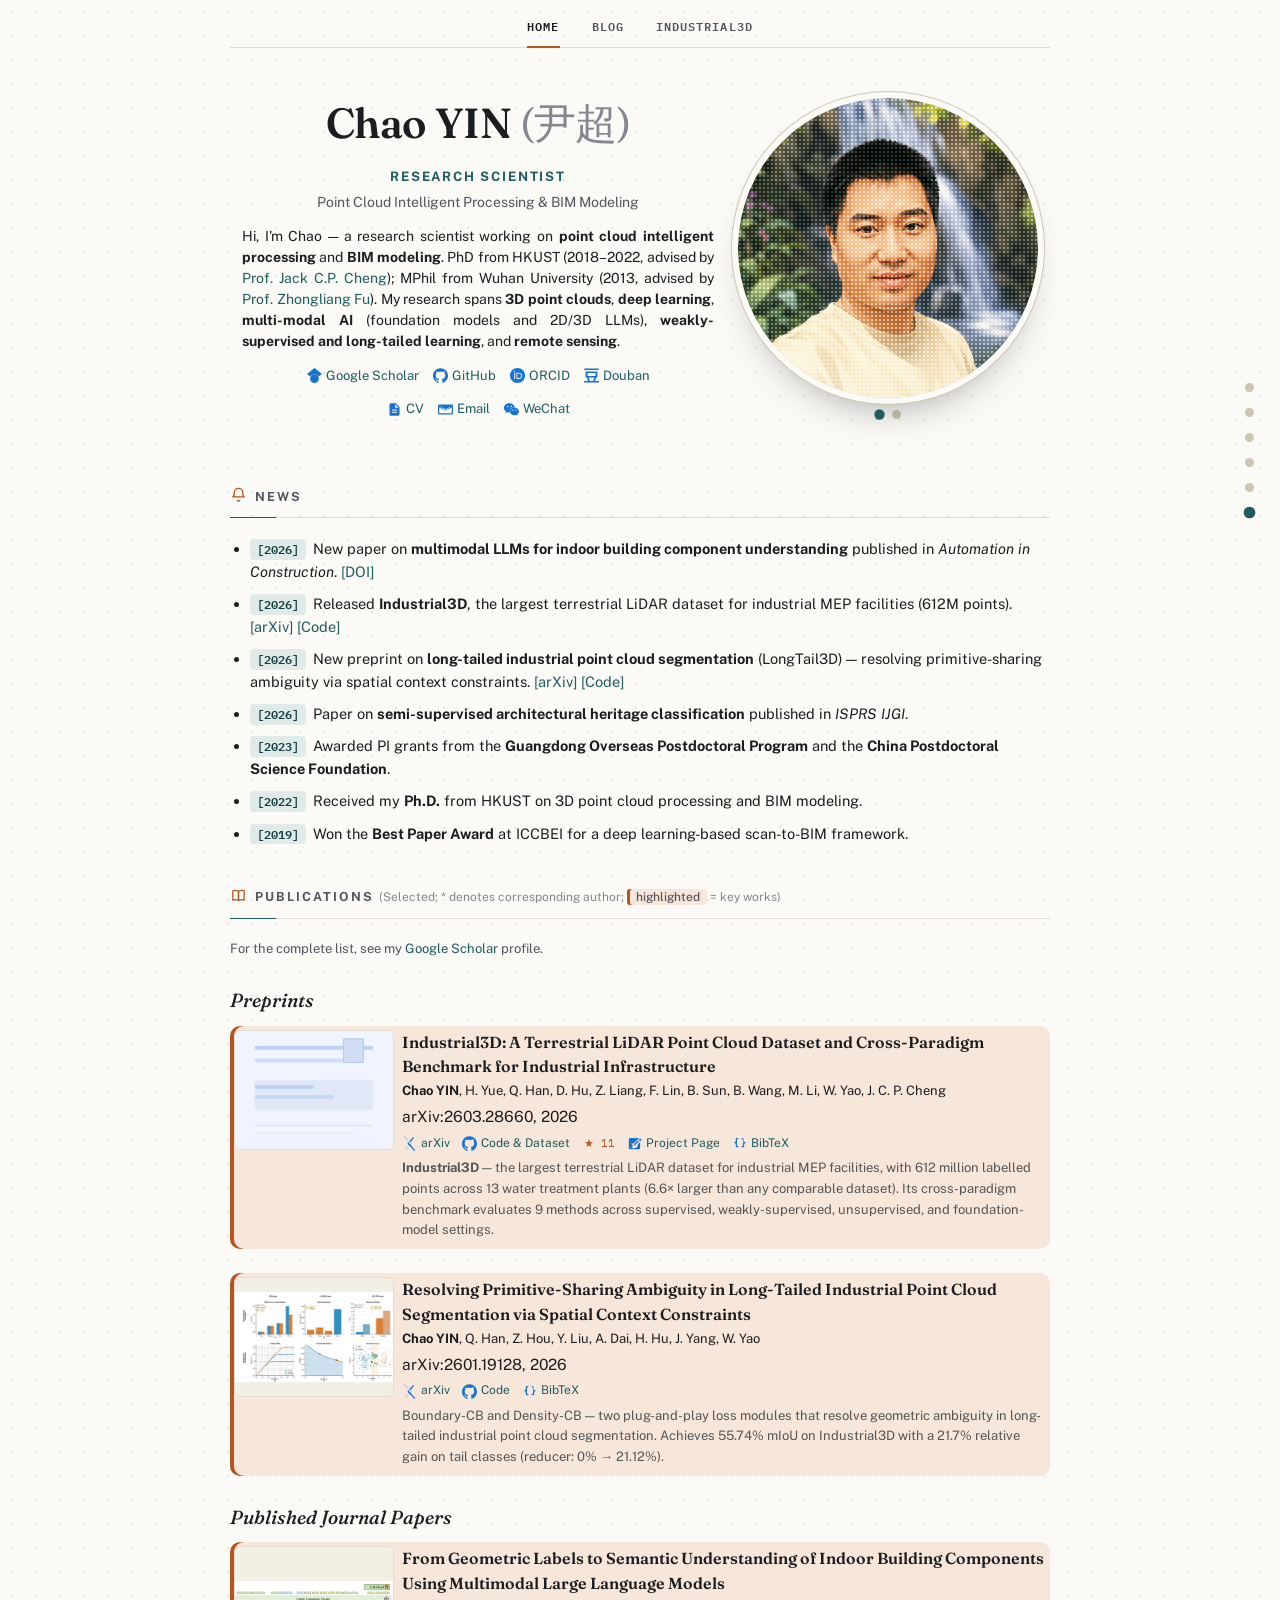
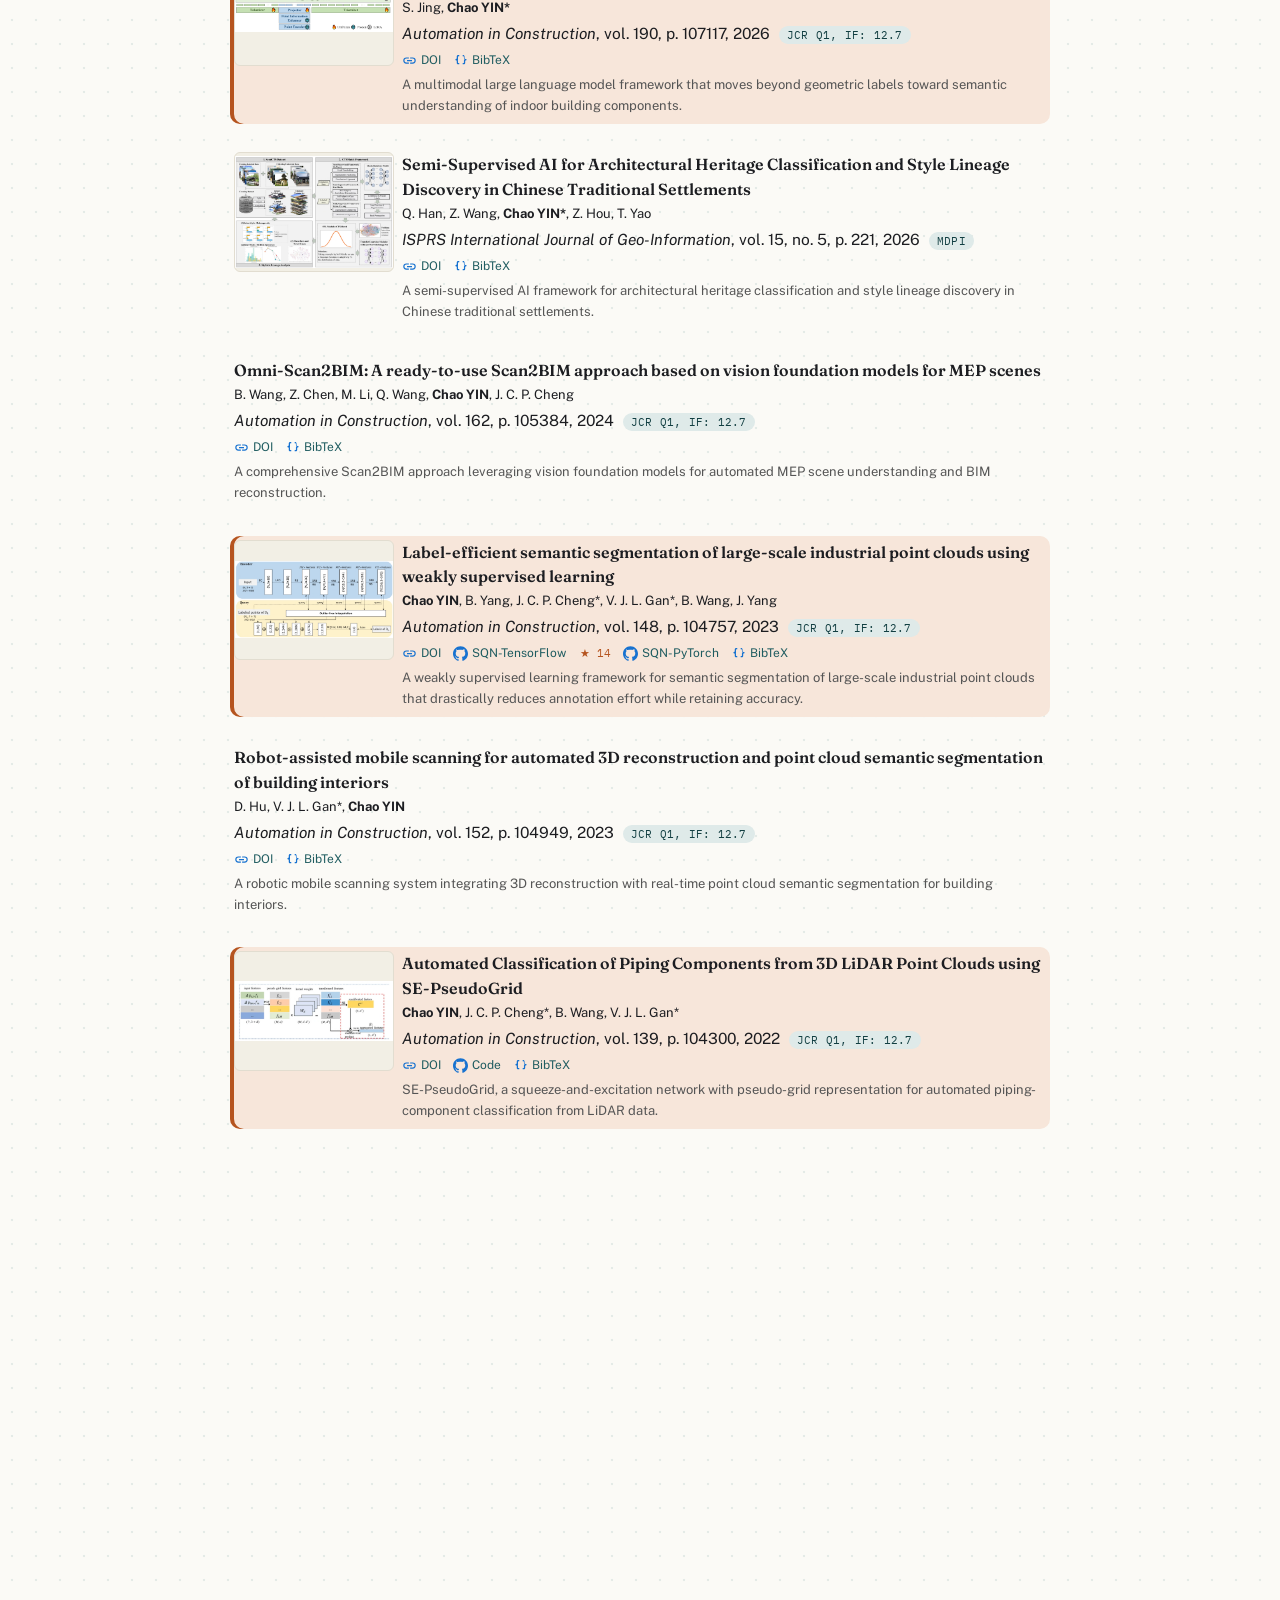
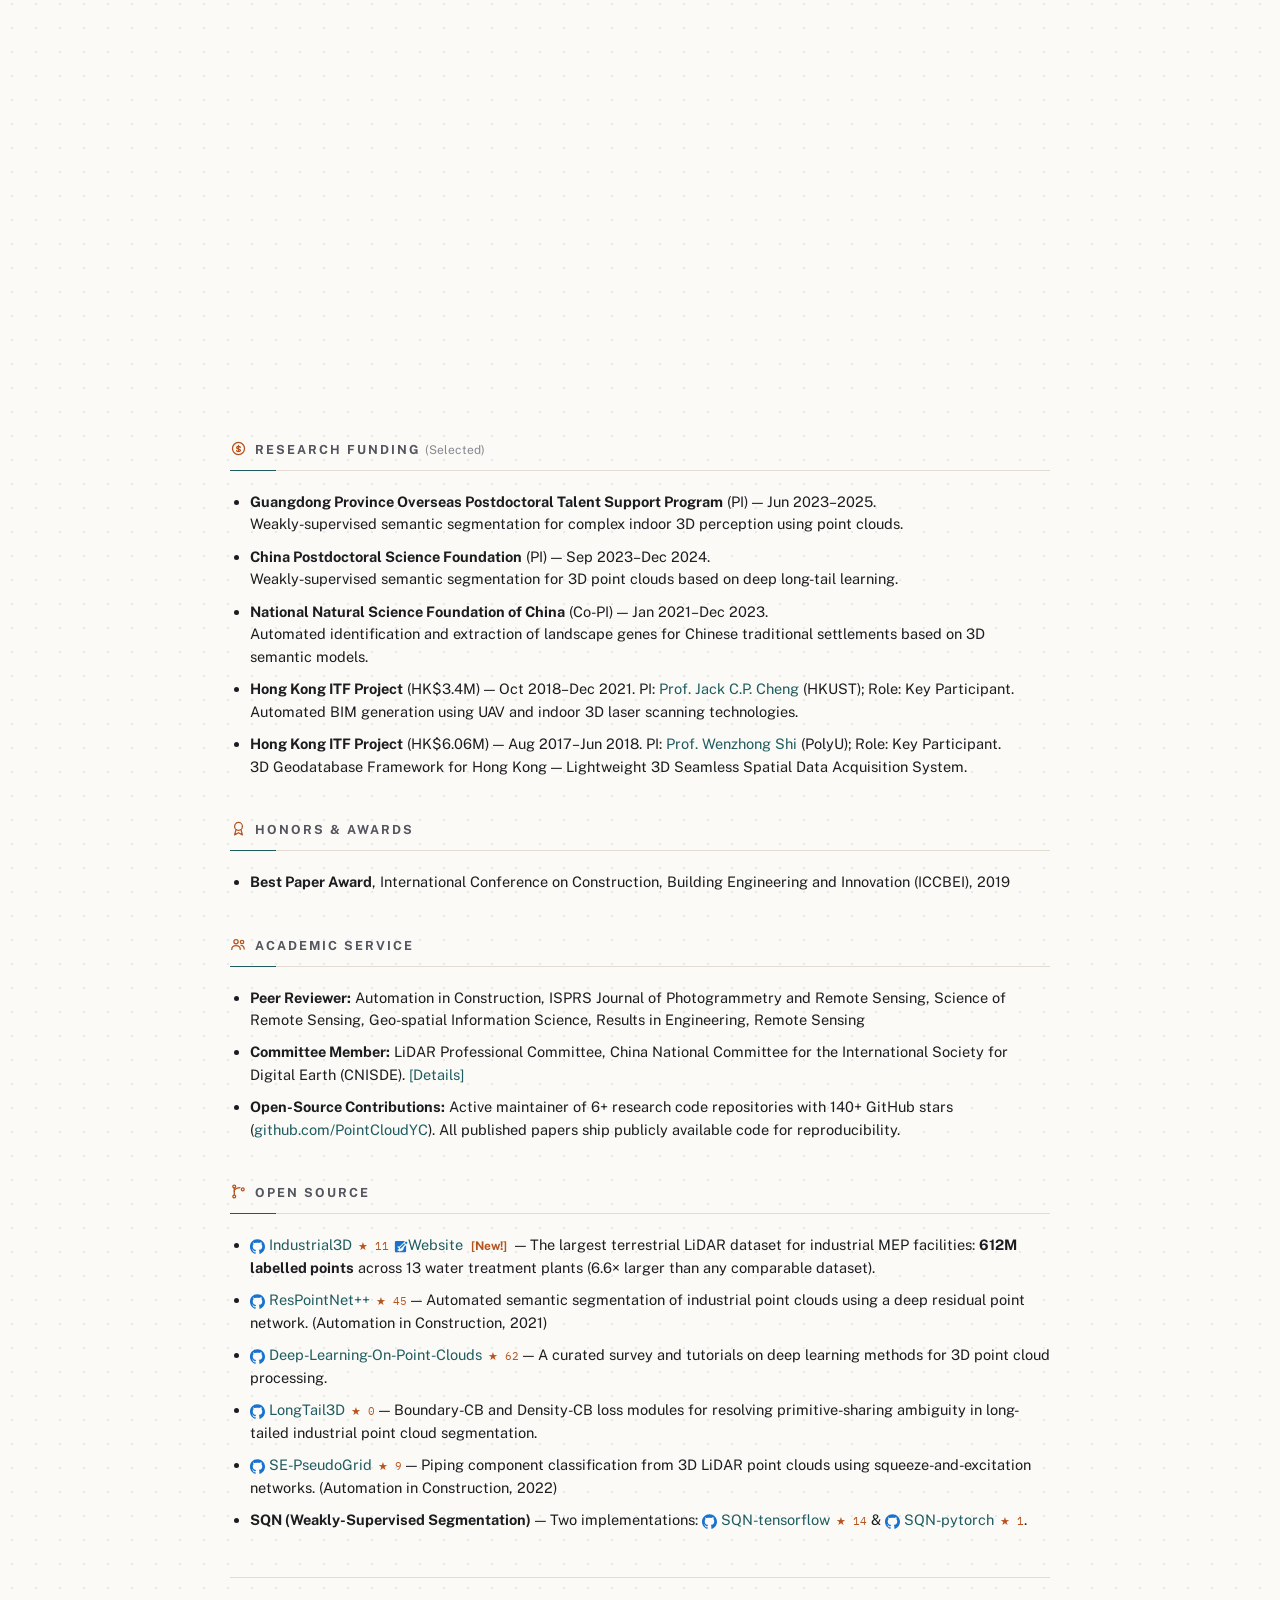
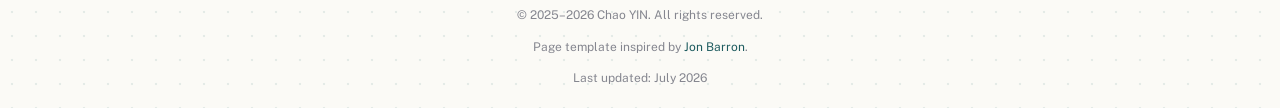
==== commit 03fa9eae: "Update site 2026-07-15" ====
--- a/index.html
+++ b/index.html
@@ -41,6 +41,7 @@
   }
   </script>
   <script src="static/js/site-enhance.js" defer></script>
+  <script src="static/js/pcip-effects.js" defer></script>
 </head>
 <body>
 
@@ -215,6 +216,17 @@
       </table>
       <!-- ===== END HEADER ===== -->
 
+      <!-- ===== PCIP IDENTITY EFFECTS (progressively enhanced; hidden until JS runs) ===== -->
+      <div class="pcip-band" id="scan-bim-band" aria-hidden="true" hidden>
+        <canvas class="pcip-canvas" id="scan-bim-canvas"></canvas>
+        <p class="pcip-caption">Scan&nbsp;&rarr;&nbsp;Segment&nbsp;&rarr;&nbsp;BIM &mdash; the point-cloud-to-model pipeline at the core of my research.</p>
+      </div>
+      <div class="pcip-band" id="live-viewer-band" aria-hidden="true" hidden>
+        <canvas class="pcip-canvas" id="live-viewer-canvas"></canvas>
+        <p class="pcip-caption">Drag to orbit &mdash; <span class="pcip-hint">placeholder MEP scene; swap in an Industrial3D sample for real data.</span></p>
+      </div>
+      <!-- ===== END PCIP IDENTITY EFFECTS ===== -->
+
       <!-- ===== NEWS ===== -->
       <h2 id="news"><svg class="h2-icon" viewBox="0 0 24 24" fill="none" stroke="currentColor" stroke-width="1.8" stroke-linecap="round" stroke-linejoin="round" aria-hidden="true"><path d="M6 8a6 6 0 0 1 12 0c0 5 2 6 2 6H4s2-1 2-6"/><path d="M10.3 19a1.9 1.9 0 0 0 3.4 0"/></svg>News</h2>
       <ul class="reveal" style="padding-left: 20px;">
--- a/stylesheet.css
+++ b/stylesheet.css
@@ -328,6 +328,7 @@
 }
 
 .photo-frame {
+  position: relative;
   width: 300px;
   height: 300px;
   border-radius: 50%;
@@ -383,6 +384,53 @@
   .gallery-photo {
     width: 220px;
     height: 220px;
+  }
+}
+
+/* PCIP identity effects — point-cloud portrait overlay + canvas bands */
+.pcip-portrait-canvas {
+  position: absolute;
+  inset: 0;
+  width: 100%;
+  height: 100%;
+  border-radius: 50%;
+  display: block;
+}
+
+.pcip-band {
+  margin: 22px auto 4px;
+  border: 1px solid var(--line);
+  border-radius: 10px;
+  background: var(--paper-alt);
+  overflow: hidden;
+}
+
+.pcip-canvas {
+  display: block;
+  width: 100%;
+  height: 200px;
+  touch-action: pan-y;
+}
+
+.pcip-caption {
+  margin: 0;
+  padding: 8px 14px;
+  font-family: var(--font-mono);
+  font-size: 11px;
+  letter-spacing: 0.03em;
+  color: var(--ink-soft);
+  text-align: center;
+  background: var(--paper);
+  border-top: 1px solid var(--line);
+}
+
+.pcip-hint {
+  color: var(--ink-faint);
+}
+
+@media screen and (max-width: 820px) {
+  .pcip-canvas {
+    height: 150px;
   }
 }
 
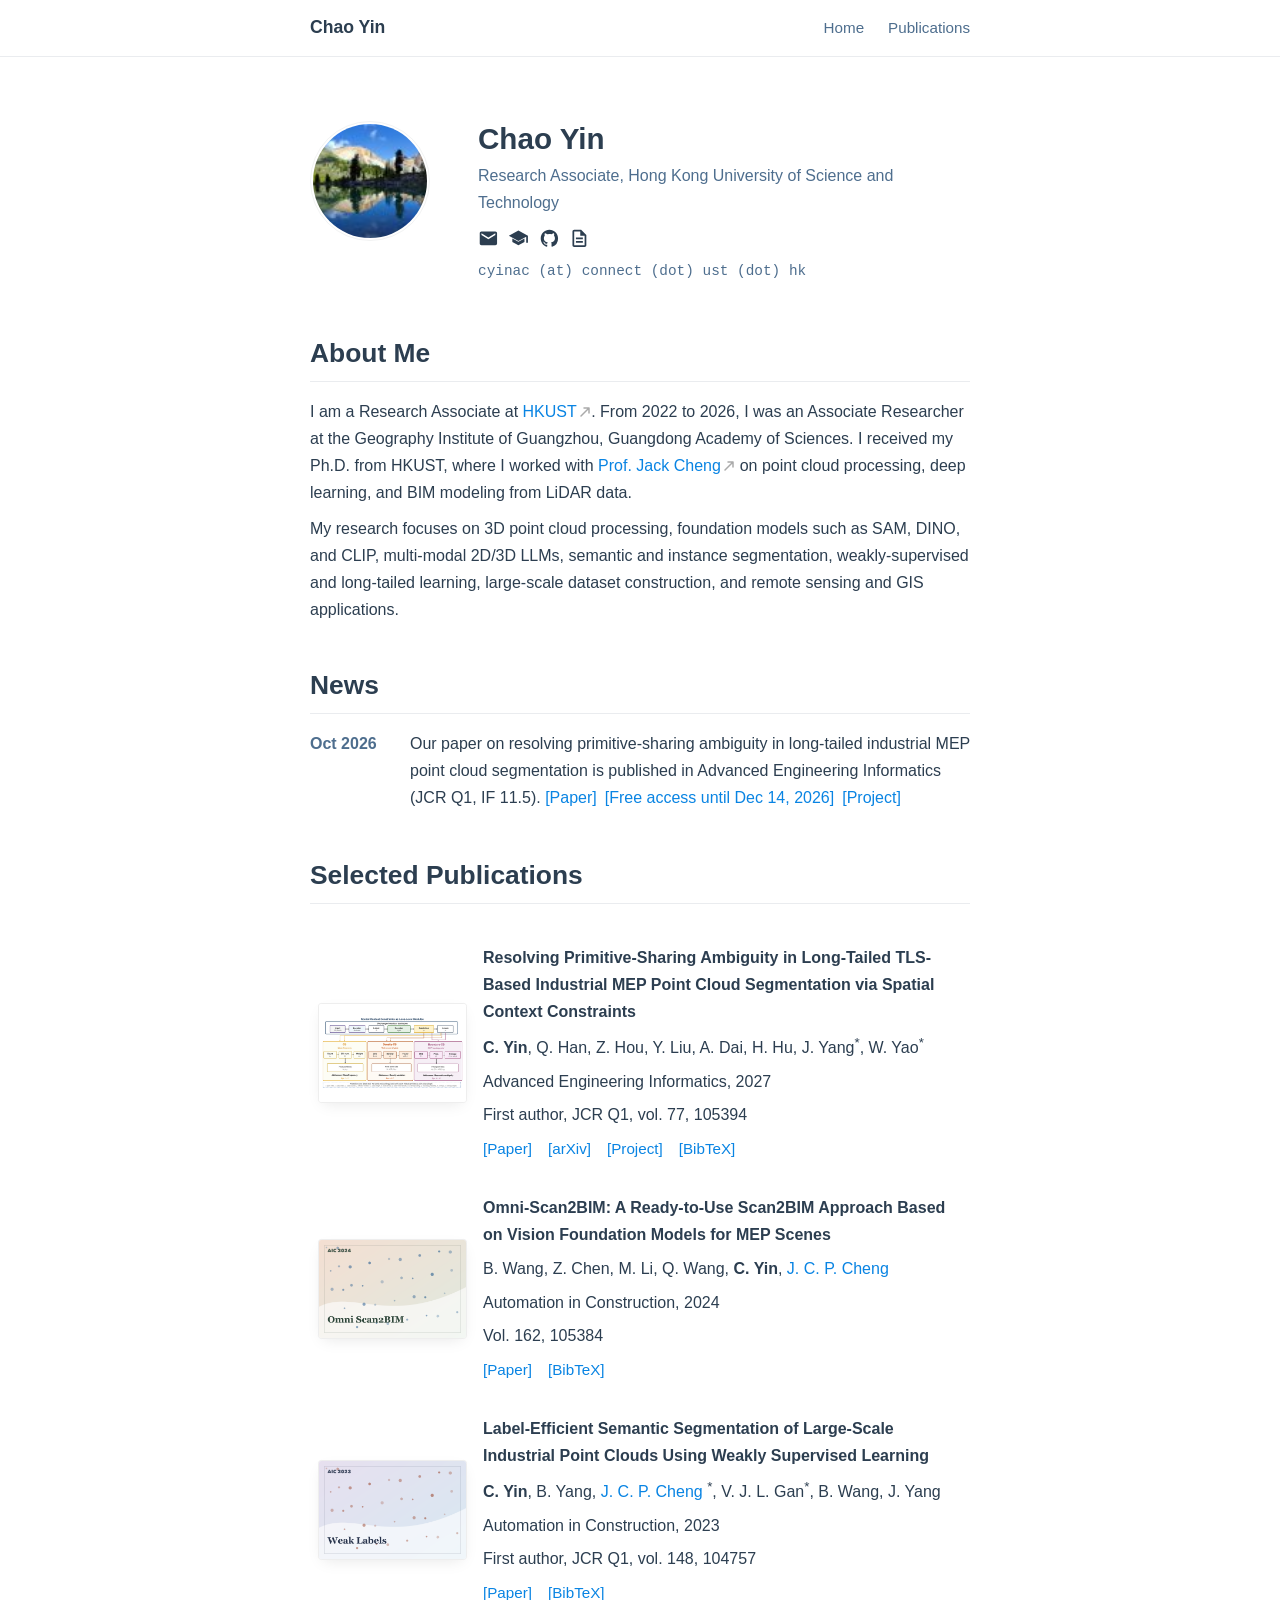
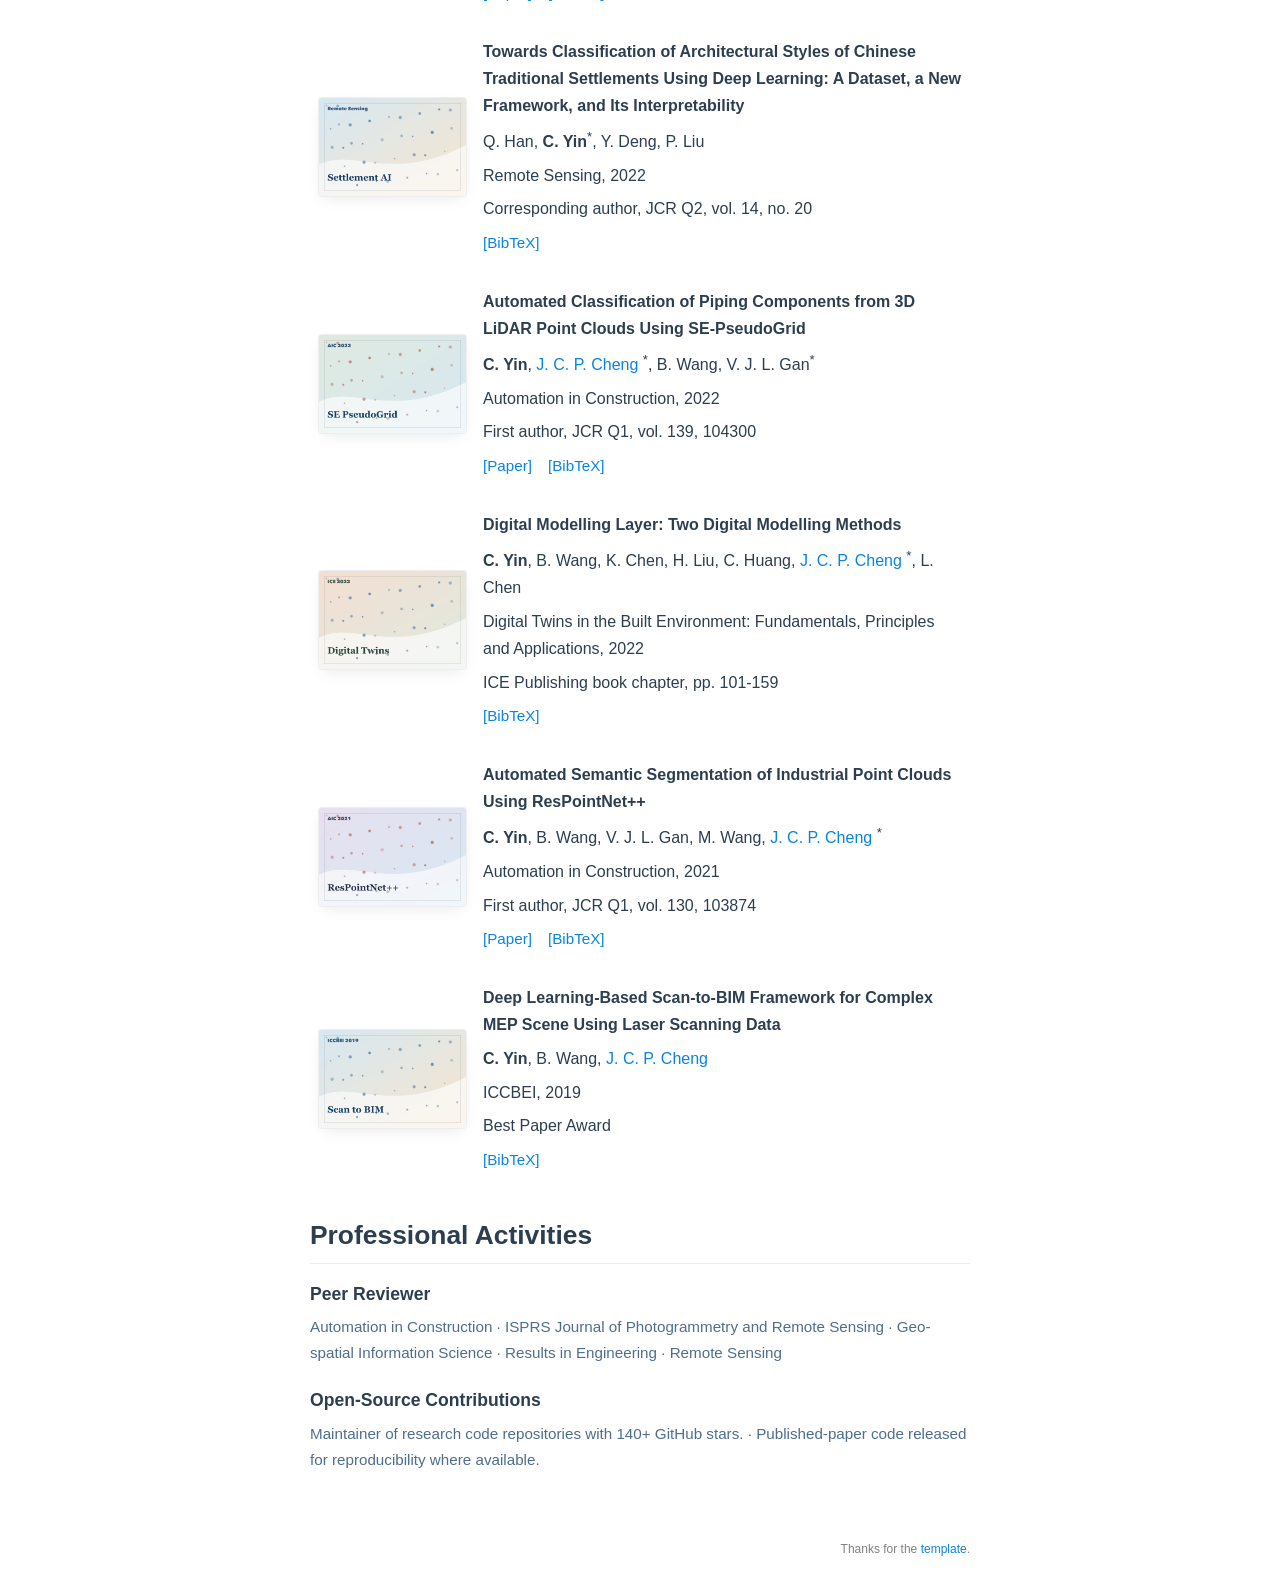
==== commit 88cdf391: "Replace the homepage with the new Astro site - Replace index.html with the Astro build of PointCloud" ====
--- a/index.html
+++ b/index.html
@@ -1,964 +1,76 @@
-<!DOCTYPE html>
-<html lang="en">
-<head>
-  <meta charset="UTF-8">
-  <meta name="viewport" content="width=device-width, initial-scale=1.0">
-  <title>Chao YIN (尹超)</title>
-  <link rel="stylesheet" type="text/css" href="stylesheet.css">
-  <link rel="icon" type="image/svg+xml" href="static/img/favicon.svg">
-  <link rel="canonical" href="https://pointcloudyc.github.io/">
-  <meta name="description" content="Chao YIN — Associate Researcher at Guangdong Academy of Sciences. Research in 3D point cloud processing, deep learning, and remote sensing.">
-  <meta name="author" content="Chao YIN">
-  <meta property="og:type" content="website">
-  <meta property="og:title" content="Chao YIN (尹超) — Research Scientist">
-  <meta property="og:description" content="Chao YIN — Associate Researcher at Guangdong Academy of Sciences. Research in 3D point cloud processing, deep learning, and remote sensing.">
-  <meta property="og:url" content="https://pointcloudyc.github.io/">
-  <meta property="og:image" content="https://pointcloudyc.github.io/static/img/chaoyin2.png">
-  <meta name="twitter:card" content="summary">
-  <meta name="twitter:title" content="Chao YIN (尹超) — Research Scientist">
-  <meta name="twitter:description" content="Chao YIN — Associate Researcher at Guangdong Academy of Sciences. Research in 3D point cloud processing, deep learning, and remote sensing.">
-  <meta name="twitter:image" content="https://pointcloudyc.github.io/static/img/chaoyin2.png">
-  <script type="application/ld+json">
-  {
-    "@context": "https://schema.org",
-    "@type": "Person",
-    "name": "Chao Yin",
-    "alternateName": "尹超",
-    "url": "https://pointcloudyc.github.io/",
-    "image": "https://pointcloudyc.github.io/static/img/chaoyin2.png",
-    "jobTitle": "Research Scientist",
-    "affiliation": { "@type": "Organization", "name": "Guangdong Academy of Sciences" },
-    "alumniOf": [
-      { "@type": "CollegeOrUniversity", "name": "Hong Kong University of Science and Technology" },
-      { "@type": "CollegeOrUniversity", "name": "Wuhan University" }
-    ],
-    "sameAs": [
-      "https://scholar.google.com/citations?user=MD3X7kwAAAAJ&hl=en",
-      "https://github.com/PointCloudYC",
-      "https://orcid.org/0000-0002-8656-1874",
-      "https://www.douban.com/people/58358756/"
-    ]
-  }
-  </script>
-  <script src="static/js/site-enhance.js" defer></script>
-  <script src="static/js/pcip-effects.js" defer></script>
-</head>
-<body>
-
-<!-- ===== READING PROGRESS BAR ===== -->
-<div id="progress-bar" aria-hidden="true"><div id="progress-fill"></div></div>
-
-<!-- ===== SECTION DOT-RAIL (desktop only) ===== -->
-<nav class="section-rail" id="section-rail" aria-label="Page sections">
-  <a href="#news" data-label="News"></a>
-  <a href="#publications" data-label="Publications"></a>
-  <a href="#funding" data-label="Funding"></a>
-  <a href="#honors" data-label="Honors"></a>
-  <a href="#service" data-label="Service"></a>
-  <a href="#opensource" data-label="Open Source"></a>
-</nav>
-
-<!-- ===== BACK TO TOP ===== -->
-<button class="back-to-top" id="back-to-top" aria-label="Back to top">
-  <svg viewBox="0 0 24 24" fill="none" stroke="currentColor" stroke-width="2" stroke-linecap="round" stroke-linejoin="round" aria-hidden="true"><path d="M12 19V5"/><path d="M5 12l7-7 7 7"/></svg>
-</button>
-
-<script type="text/javascript">
-  // Thumbnail hover functions — opacity toggle for paper thumbnails
-  function paper_start(id) {
-    document.getElementById(id).style.opacity = "1";
-  }
-  function paper_stop(id) {
-    document.getElementById(id).style.opacity = "0";
-  }
-  // Photo gallery switcher
-  var _gphotos = ['static/img/chaoyin2.png', 'static/img/family2.png'];
-  var _gidx = 0;
-  // Preload all photos so switching is instant
-  window.addEventListener('load', function () {
-    _gphotos.forEach(function (src) { (new Image()).src = src; });
-  });
-  function switchPhoto(idx) {
-    if (idx === _gidx) return;
-    var img = document.getElementById('gphoto');
-    img.style.opacity = '0';
-    setTimeout(function () {
-      img.onload = function () { img.style.opacity = '1'; img.onload = null; };
-      img.src = _gphotos[idx];
-      if (img.complete) { img.style.opacity = '1'; } // already cached
-    }, 220);
-    document.querySelectorAll('.gdot').forEach(function (d, i) {
-      d.classList.toggle('active', i === idx);
-    });
-    _gidx = idx;
-  }
-
-  // BibTeX show/hide + copy-to-clipboard
-  function toggleBib(id) {
-    var e = document.getElementById(id);
-    var expanded = e.style.display === "block";
-    e.style.display = expanded ? "none" : "block";
-    var btn = document.querySelector('[aria-controls="' + id + '"]');
-    if (btn) btn.setAttribute('aria-expanded', String(!expanded));
-  }
-  function copyBib(id) {
-    var box = document.getElementById(id);
-    var text = box.querySelector("pre").innerText;
-    var btn = box.querySelector(".bib-copy");
-    navigator.clipboard.writeText(text).then(function () {
-      var orig = btn.innerText;
-      btn.innerText = "Copied!";
-      setTimeout(function () { btn.innerText = orig; }, 1500);
-    });
-  }
-
-  // Paper figure lightbox — click a highlight image to view it full-size; Esc or backdrop click closes it
-  var _lastFocused = null;
-  function openLightbox(imgEl) {
-    if (!imgEl || imgEl.src.indexOf('paper_placeholder') !== -1) return;
-    _lastFocused = document.activeElement;
-    var lb = document.getElementById('lightbox');
-    var lbImg = document.getElementById('lightbox-img');
-    lbImg.src = imgEl.src;
-    lbImg.alt = imgEl.alt;
-    lb.classList.add('open');
-    document.body.style.overflow = 'hidden';
-    document.querySelector('.lightbox-close').focus();
-  }
-  function closeLightbox() {
-    var lb = document.getElementById('lightbox');
-    lb.classList.remove('open');
-    document.body.style.overflow = '';
-    if (_lastFocused) _lastFocused.focus();
-  }
-  document.addEventListener('keydown', function (e) {
-    if (e.key === 'Escape') closeLightbox();
-  });
-  // Progress bar, back-to-top, section dot-rail, and scroll-reveal are in static/js/site-enhance.js
-
-  // Live GitHub star counts — fetches current stargazers_count for any [data-gh-repo] badge
-  document.addEventListener('DOMContentLoaded', function () {
-    // WeChat ID tooltip — click/tap toggle so it's reachable without hover (touch, keyboard)
-    var wechat = document.querySelector('.links .wechat');
-    if (wechat) {
-      wechat.addEventListener('click', function () {
-        wechat.classList.toggle('show-tip');
-      });
-    }
-
-    document.querySelectorAll('[data-gh-repo]').forEach(function (el) {
-      var repo = el.getAttribute('data-gh-repo');
-      fetch('https://api.github.com/repos/' + repo)
-        .then(function (r) { return r.ok ? r.json() : null; })
-        .then(function (data) {
-          if (data && typeof data.stargazers_count === 'number') {
-            el.textContent = '★ ' + data.stargazers_count;
-          }
-        })
-        .catch(function () {});
-    });
-  });
-</script>
-
-<table width="820" border="0" align="center" cellspacing="0" cellpadding="0">
-  <tr>
-    <td>
-
-      <!-- ===== TOP NAV ===== -->
-      <div class="topnav">
-        <a class="active" href="index.html">Home</a>
-        <a href="blog/index.html">Blog</a>
-        <a href="industrial3d/index.html">Industrial3D</a>
-      </div>
-      <!-- ===== END TOP NAV ===== -->
-
-      <!-- ===== HEADER ===== -->
-      <table width="100%" align="center" border="0" cellspacing="0" cellpadding="12">
-        <tr>
-          <td width="67%" valign="middle">
-            <p class="name">Chao YIN <span style="color:var(--ink-faint);font-weight:normal">(尹超)</span></p>
-            <p class="role-title">Research Scientist</p>
-            <p class="role-sub">Point Cloud Intelligent Processing &amp; BIM Modeling</p>
-            <p style="text-align: justify; font-size: 14px; line-height: 1.5; margin-top: 12px;">
-              Hi, I'm Chao &mdash; a research scientist working on <strong>point cloud intelligent processing</strong>
-              and <strong>BIM modeling</strong>. PhD from HKUST (2018&ndash;2022, advised by
-              <a href="https://facultyprofiles.hkust.edu.hk/profiles.php?profile=jack-chin-pang-cheng-cejcheng" target="_blank">Prof. Jack C.P. Cheng</a>);
-              MPhil from Wuhan University (2013, advised by
-              <a href="https://rsgis.whu.edu.cn/info/1004/7291.htm" target="_blank">Prof. Zhongliang Fu</a>).
-              My research spans <strong>3D point clouds</strong>, <strong>deep learning</strong>,
-              <strong>multi-modal AI</strong> (foundation models and 2D/3D LLMs), <strong>weakly-supervised
-              and long-tailed learning</strong>, and <strong>remote sensing</strong>.
-            </p>
-            <p class="links">
-              <a href="https://scholar.google.com/citations?user=MD3X7kwAAAAJ&hl=en" target="_blank"><img class="ico" src="static/img/icons/googlescholar.svg" alt="">Google Scholar</a>
-              <a href="https://github.com/PointCloudYC" target="_blank"><img class="ico" src="static/img/icons/github.svg" alt="">GitHub</a>
-              <a href="https://orcid.org/0000-0002-8656-1874" target="_blank"><img class="ico" src="static/img/icons/orcid.svg" alt="">ORCID</a>
-              <a href="https://www.douban.com/people/58358756/" target="_blank"><img class="ico" src="static/img/icons/douban.svg" alt="">Douban</a>
-            </p>
-            <p class="links">
-              <a href="static/cv/cv.pdf" target="_blank"><img class="ico" src="static/img/icons/cv.svg" alt="">CV</a>
-              <a href="mailto:cyinac@connect.ust.hk"><img class="ico" src="static/img/icons/email.svg" alt="">Email</a>
-              <button type="button" class="wechat" aria-label="Show WeChat ID"><img class="ico" src="static/img/icons/wechat.svg" alt="">WeChat</button>
-            </p>
-          </td>
-          <td width="33%" valign="middle" class="photo-cell" style="text-align: center;">
-            <div class="photo-gallery">
-              <div class="photo-frame">
-                <img class="gallery-photo" id="gphoto" src="static/img/chaoyin2.png" alt="Profile photo of Chao YIN">
-              </div>
-              <div class="gallery-dots">
-                <span class="gdot active" onclick="switchPhoto(0)" title="Portrait"></span>
-                <span class="gdot" onclick="switchPhoto(1)" title="Family"></span>
-              </div>
-            </div>
-          </td>
-        </tr>
-      </table>
-      <!-- ===== END HEADER ===== -->
-
-      <!-- ===== PCIP IDENTITY EFFECTS (progressively enhanced; hidden until JS runs) ===== -->
-      <div class="pcip-band" id="scan-bim-band" aria-hidden="true" hidden>
-        <canvas class="pcip-canvas" id="scan-bim-canvas"></canvas>
-        <p class="pcip-caption">Scan&nbsp;&rarr;&nbsp;Segment&nbsp;&rarr;&nbsp;BIM &mdash; the point-cloud-to-model pipeline at the core of my research.</p>
-      </div>
-      <div class="pcip-band" id="live-viewer-band" aria-hidden="true" hidden>
-        <canvas class="pcip-canvas" id="live-viewer-canvas"></canvas>
-        <p class="pcip-caption">Drag to orbit &mdash; <span class="pcip-hint">placeholder MEP scene; swap in an Industrial3D sample for real data.</span></p>
-      </div>
-      <!-- ===== END PCIP IDENTITY EFFECTS ===== -->
-
-      <!-- ===== NEWS ===== -->
-      <h2 id="news"><svg class="h2-icon" viewBox="0 0 24 24" fill="none" stroke="currentColor" stroke-width="1.8" stroke-linecap="round" stroke-linejoin="round" aria-hidden="true"><path d="M6 8a6 6 0 0 1 12 0c0 5 2 6 2 6H4s2-1 2-6"/><path d="M10.3 19a1.9 1.9 0 0 0 3.4 0"/></svg>News</h2>
-      <ul class="reveal" style="padding-left: 20px;">
-        <li class="news-item">
-          <span class="news-date">[2026]</span>
-          New paper on <strong>multimodal LLMs for indoor building component understanding</strong>
-          published in <em>Automation in Construction</em>.
-          <a href="https://doi.org/10.1016/j.autcon.2026.107117" target="_blank">[DOI]</a>
-        </li>
-        <li class="news-item">
-          <span class="news-date">[2026]</span>
-          Released <strong>Industrial3D</strong>, the largest terrestrial LiDAR dataset for industrial MEP facilities (612M points).
-          <a href="https://arxiv.org/abs/2603.28660" target="_blank">[arXiv]</a>
-          <a href="https://github.com/pointcloudyc/Industrial3D" target="_blank">[Code]</a>
-        </li>
-        <li class="news-item">
-          <span class="news-date">[2026]</span>
-          New preprint on <strong>long-tailed industrial point cloud segmentation</strong> (LongTail3D) &mdash; resolving primitive-sharing ambiguity via spatial context constraints.
-          <a href="https://arxiv.org/abs/2601.19128" target="_blank">[arXiv]</a>
-          <a href="https://github.com/PointCloudYC/LongTail3D" target="_blank">[Code]</a>
-        </li>
-        <li class="news-item">
-          <span class="news-date">[2026]</span>
-          Paper on <strong>semi-supervised architectural heritage classification</strong> published in <em>ISPRS IJGI</em>.
-        </li>
-        <li class="news-item">
-          <span class="news-date">[2023]</span>
-          Awarded PI grants from the <strong>Guangdong Overseas Postdoctoral Program</strong>
-          and the <strong>China Postdoctoral Science Foundation</strong>.
-        </li>
-        <li class="news-item">
-          <span class="news-date">[2022]</span>
-          Received my <strong>Ph.D.</strong> from HKUST on 3D point cloud processing and BIM modeling.
-        </li>
-        <li class="news-item">
-          <span class="news-date">[2019]</span>
-          Won the <strong>Best Paper Award</strong> at ICCBEI for a deep learning-based scan-to-BIM framework.
-        </li>
-      </ul>
-      <!-- ===== END NEWS ===== -->
-
-      <!-- ===== PUBLICATIONS ===== -->
-      <h2 id="publications"><svg class="h2-icon" viewBox="0 0 24 24" fill="none" stroke="currentColor" stroke-width="1.8" stroke-linecap="round" stroke-linejoin="round" aria-hidden="true"><path d="M4 5.5c2-1 5-1 8 .5v13c-3-1.5-6-1.5-8-.5z"/><path d="M20 5.5c-2-1-5-1-8 .5v13c3-1.5 6-1.5 8-.5z"/></svg>Publications <span class="h3-note">(Selected; * denotes corresponding author; <span class="pub-highlight">highlighted</span> = key works)</span></h2>
-      <p class="pub-note">For the complete list, see my <a href="https://scholar.google.com/citations?user=MD3X7kwAAAAJ&hl=en" target="_blank">Google Scholar</a> profile.</p>
-
-      <!-- Preprints -->
-      <h3>Preprints</h3>
-
-      <!-- Industrial3D -->
-      <table width="100%" align="center" border="0" cellspacing="0" cellpadding="8" class="pub-row pub-featured reveal">
-        <tr>
-          <td width="20%" valign="top" style="text-align: center; padding: 4px;">
-            <div class="one" onmouseover="paper_start('pp1_overlay')" onmouseout="paper_stop('pp1_overlay')">
-              <img class="paper-thumb zoomable" loading="lazy" src="static/img/papers/industrial3d.jpg" onclick="openLightbox(this)" onerror="this.onerror=null;this.src='static/img/paper_placeholder.svg'" alt="Industrial3D dataset benchmark">
-              <span class="thumb-hint">&#10530;</span>
-              <div class="two" id="pp1_overlay">
-                <img class="paper-thumb" src="static/img/paper_placeholder_hover.svg" alt="Industrial3D overlay">
-              </div>
-            </div>
-          </td>
-          <td width="80%" valign="top" style="padding: 4px;">
-            <p style="margin-top: 0; margin-bottom: 2px;">
-              <span class="papertitle">Industrial3D: A Terrestrial LiDAR Point Cloud Dataset and Cross-Paradigm Benchmark for Industrial Infrastructure</span>
-            </p>
-            <p style="margin: 2px 0; font-size: 13px;">
-              <b>Chao YIN</b>, H. Yue, Q. Han, D. Hu, Z. Liang, F. Lin, B. Sun, B. Wang, M. Li, W. Yao, J. C. P. Cheng
-            </p>
-            <p style="margin: 2px 0;">
-              arXiv:2603.28660, 2026
-            </p>
-            <p class="pub-links">
-              <a href="https://arxiv.org/abs/2603.28660" target="_blank"><img class="ico" src="static/img/icons/arxiv.svg" alt="">arXiv</a>
-              <a href="https://github.com/pointcloudyc/Industrial3D" target="_blank"><img class="ico" src="static/img/icons/github.svg" alt="">Code &amp; Dataset</a> <span class="stars" data-gh-repo="PointCloudYC/Industrial3D">&#9733; 11</span>
-              <a href="industrial3d/index.html"><img class="ico" src="static/img/icons/blog.svg" alt="">Project Page</a>
-              <button type="button" class="pub-link-btn" onclick="toggleBib('bib_pp1')" aria-expanded="false" aria-controls="bib_pp1"><img class="ico" src="static/img/icons/bibtex.svg" alt="">BibTeX</button>
-            </p>
-            <div class="bibtex-box" id="bib_pp1">
-              <button class="bib-copy" onclick="copyBib('bib_pp1')">Copy</button>
-              <pre>@article{yin2026industrial3d,
-  title   = {Industrial3D: A Terrestrial LiDAR Point Cloud Dataset and Cross-Paradigm Benchmark for Industrial Infrastructure},
-  author  = {Yin, Chao and Yue, H. and Han, Q. and Hu, D. and Liang, Z. and Lin, F. and Sun, B. and Wang, B. and Li, M. and Yao, W. and Cheng, Jack C. P.},
-  journal = {arXiv preprint arXiv:2603.28660},
-  year    = {2026}
-}</pre>
-            </div>
-            <p style="margin: 4px 0; font-size: 13px; color: #555;">
-              <strong>Industrial3D</strong> &mdash; the largest terrestrial LiDAR dataset for industrial MEP facilities, with 612 million labelled points across 13 water treatment plants (6.6&times; larger than any comparable dataset). Its cross-paradigm benchmark evaluates 9 methods across supervised, weakly-supervised, unsupervised, and foundation-model settings.
-            </p>
-          </td>
-        </tr>
-      </table>
-
-      <!-- Resolving Primitive-Sharing Ambiguity -->
-      <table width="100%" align="center" border="0" cellspacing="0" cellpadding="8" class="pub-row pub-featured reveal">
-        <tr>
-          <td width="20%" valign="top" style="text-align: center; padding: 4px;">
-            <div class="one" onmouseover="paper_start('pp2_overlay')" onmouseout="paper_stop('pp2_overlay')">
-              <img class="paper-thumb zoomable" loading="lazy" src="static/img/papers/longtail3d.jpg" onclick="openLightbox(this)" onerror="this.onerror=null;this.src='static/img/paper_placeholder.svg'" alt="Long-tail segmentation resolving ambiguity">
-              <span class="thumb-hint">&#10530;</span>
-              <div class="two" id="pp2_overlay">
-                <img class="paper-thumb" src="static/img/paper_placeholder_hover.svg" alt="Resolving ambiguity overlay">
-              </div>
-            </div>
-          </td>
-          <td width="80%" valign="top" style="padding: 4px;">
-            <p style="margin-top: 0; margin-bottom: 2px;">
-              <span class="papertitle">Resolving Primitive-Sharing Ambiguity in Long-Tailed Industrial Point Cloud Segmentation via Spatial Context Constraints</span>
-            </p>
-            <p style="margin: 2px 0; font-size: 13px;">
-              <b>Chao YIN</b>, Q. Han, Z. Hou, Y. Liu, A. Dai, H. Hu, J. Yang, W. Yao
-            </p>
-            <p style="margin: 2px 0;">
-              arXiv:2601.19128, 2026
-            </p>
-            <p class="pub-links">
-              <a href="https://arxiv.org/abs/2601.19128" target="_blank"><img class="ico" src="static/img/icons/arxiv.svg" alt="">arXiv</a>
-              <a href="https://github.com/PointCloudYC/LongTail3D" target="_blank"><img class="ico" src="static/img/icons/github.svg" alt="">Code</a>
-              <button type="button" class="pub-link-btn" onclick="toggleBib('bib_pp2')" aria-expanded="false" aria-controls="bib_pp2"><img class="ico" src="static/img/icons/bibtex.svg" alt="">BibTeX</button>
-            </p>
-            <div class="bibtex-box" id="bib_pp2">
-              <button class="bib-copy" onclick="copyBib('bib_pp2')">Copy</button>
-              <pre>@article{yin2026resolving,
-  title   = {Resolving Primitive-Sharing Ambiguity in Long-Tailed Industrial Point Cloud Segmentation via Spatial Context Constraints},
-  author  = {Yin, Chao and Han, Q. and Hou, Z. and Liu, Y. and Dai, A. and Hu, H. and Yang, J. and Yao, W.},
-  journal = {arXiv preprint arXiv:2601.19128},
-  year    = {2026}
-}</pre>
-            </div>
-            <p style="margin: 4px 0; font-size: 13px; color: #555;">
-              Boundary-CB and Density-CB &mdash; two plug-and-play loss modules that resolve geometric ambiguity in long-tailed industrial point cloud segmentation. Achieves 55.74% mIoU on Industrial3D with a 21.7% relative gain on tail classes (reducer: 0% &rarr; 21.12%).
-            </p>
-          </td>
-        </tr>
-      </table>
-
-      <!-- Published Journal Papers -->
-      <h3>Published Journal Papers</h3>
-
-      <!-- Paper 0: From Geometric Labels (AIC, accepted) -->
-      <table width="100%" align="center" border="0" cellspacing="0" cellpadding="8" class="pub-row pub-featured reveal">
-        <tr>
-          <td width="20%" valign="top" style="text-align: center; padding: 4px;">
-            <div class="one" onmouseover="paper_start('pacc_overlay')" onmouseout="paper_stop('pacc_overlay')">
-              <img class="paper-thumb zoomable" loading="lazy" src="static/img/papers/Building-MLLM.png" onclick="openLightbox(this)" onerror="this.onerror=null;this.src='static/img/paper_placeholder.svg'" alt="Multimodal LLM building components thumbnail">
-              <span class="thumb-hint">&#10530;</span>
-              <div class="two" id="pacc_overlay">
-                <img class="paper-thumb" src="static/img/paper_placeholder_hover.svg" alt="Multimodal LLM overlay">
-              </div>
-            </div>
-          </td>
-          <td width="80%" valign="top" style="padding: 4px;">
-            <p style="margin-top: 0; margin-bottom: 2px;">
-              <span class="papertitle">From Geometric Labels to Semantic Understanding of Indoor Building Components Using Multimodal Large Language Models</span>
-            </p>
-            <p style="margin: 2px 0; font-size: 13px;">
-              S. Jing, <b>Chao YIN*</b>
-            </p>
-            <p style="margin: 2px 0;">
-              <em>Automation in Construction</em>, vol. 190, p. 107117, 2026
-              <span class="venue-label">JCR Q1, IF: 12.7</span>
-            </p>
-            <p class="pub-links">
-              <a href="https://doi.org/10.1016/j.autcon.2026.107117" target="_blank"><img class="ico" src="static/img/icons/doi.svg" alt="">DOI</a>
-              <button type="button" class="pub-link-btn" onclick="toggleBib('bib_pacc')" aria-expanded="false" aria-controls="bib_pacc"><img class="ico" src="static/img/icons/bibtex.svg" alt="">BibTeX</button>
-            </p>
-            <div class="bibtex-box" id="bib_pacc">
-              <button class="bib-copy" onclick="copyBib('bib_pacc')">Copy</button>
-              <pre>@article{jing2026geometric,
-  title   = {From geometric labels to semantic understanding of indoor building components using multimodal large language models},
-  author  = {Jing, Shuju and Yin, Chao},
+<!DOCTYPE html><html lang="en"> <head><meta charset="utf-8"><meta name="viewport" content="width=device-width, initial-scale=1"><meta name="description" content="Academic homepage for Dr. Chao Yin, researcher in 3D point cloud processing, remote sensing, and deep learning."><meta name="generator" content="Astro v6.4.7"><title>Chao Yin | Academic Homepage</title><link rel="stylesheet" href="/_astro/index.DWEN6Did.css"></head> <body> <a class="skip-link" href="#content">Skip to content</a> <header class="site-header" aria-label="Primary"> <nav class="nav-shell"> <a class="site-name" href="#profile">Chao Yin</a> <div class="nav-links"> <a href="#profile">Home</a> <a href="#publications">Publications</a> </div> </nav> </header> <main id="content" class="page-shell">  <section class="profile" id="profile" aria-label="Profile"> <div class="profile-image-wrap"> <img class="profile-image" src="/images/profile.jpg" alt="Chao Yin photo" width="120" height="120"> </div> <div class="profile-copy"> <h1 class="profile-name"> Chao Yin </h1> <p class="profile-title">Research Associate, Hong Kong University of Science and Technology</p> <div class="socials" aria-label="Profile links"> <!-- Email --> <a href="mailto:cyinac@connect.ust.hk" class="social-link" aria-label="Email" title="Email"> <svg xmlns="http://www.w3.org/2000/svg" viewBox="0 0 24 24" fill="currentColor" aria-hidden="true"> <path d="M20 4H4c-1.1 0-1.99.9-1.99 2L2 18c0 1.1.9 2 2 2h16c1.1 0 2-.9 2-2V6c0-1.1-.9-2-2-2zm0 4l-8 5-8-5V6l8 5 8-5v2z"></path> </svg> </a> <!-- Google Scholar --> <a href="https://scholar.google.com/citations?user=MD3X7kwAAAAJ&amp;hl=en" class="social-link" target="_blank" rel="noreferrer" aria-label="Google Scholar" title="Google Scholar"> <svg xmlns="http://www.w3.org/2000/svg" viewBox="0 0 24 24" fill="currentColor" aria-hidden="true"> <path d="M12 3L1 9l11 6 9-4.91V17h2V9L12 3zm7 13.09l-7 3.82-7-3.82v-4l7 3.82 7-3.82v4z"></path> </svg> </a> <!-- GitHub --> <a href="https://github.com/PointCloudYC" class="social-link" target="_blank" rel="noreferrer" aria-label="GitHub" title="GitHub"> <svg xmlns="http://www.w3.org/2000/svg" viewBox="0 0 24 24" fill="currentColor" aria-hidden="true"> <path d="M12 2C6.477 2 2 6.484 2 12.017c0 4.425 2.865 8.18 6.839 9.504.5.092.682-.217.682-.483 0-.237-.008-.868-.013-1.703-2.782.605-3.369-1.343-3.369-1.343-.454-1.158-1.11-1.466-1.11-1.466-.908-.62.069-.608.069-.608 1.003.07 1.531 1.032 1.531 1.032.892 1.53 2.341 1.088 2.91.832.092-.647.35-1.088.636-1.338-2.22-.253-4.555-1.113-4.555-4.951 0-1.093.39-1.988 1.029-2.688-.103-.253-.446-1.272.098-2.65 0 0 .84-.27 2.75 1.026A9.564 9.564 0 0112 6.844c.85.004 1.705.115 2.504.337 1.909-1.296 2.747-1.027 2.747-1.027.546 1.379.202 2.398.1 2.651.64.7 1.028 1.595 1.028 2.688 0 3.848-2.339 4.695-4.566 4.943.359.309.678.92.678 1.855 0 1.338-.012 2.419-.012 2.747 0 .268.18.58.688.482A10.019 10.019 0 0022 12.017C22 6.484 17.522 2 12 2z"></path> </svg> </a> <!-- CV --> <a href="/cv.pdf" class="social-link" aria-label="Download CV" title="Download CV"> <svg xmlns="http://www.w3.org/2000/svg" viewBox="0 0 24 24" fill="currentColor" aria-hidden="true"> <path d="M14 2H6c-1.1 0-2 .9-2 2v16c0 1.1.9 2 2 2h12c1.1 0 2-.9 2-2V8l-6-6zm4 18H6V4h7v5h5v11zM8 15h8v2H8zm0-4h8v2H8z"></path> </svg> </a> </div> <p class="contact-email">cyinac (at) connect (dot) ust (dot) hk</p> </div> </section> <section class="section" id="about" aria-labelledby="about-heading"> <h2 id="about-heading">About Me</h2>  <div class="prose"> <p>I am a Research Associate at <a href="https://hkust.edu.hk" target="_blank" rel="noreferrer">HKUST</a>. From 2022 to 2026, I was an Associate Researcher at the Geography Institute of Guangzhou, Guangdong Academy of Sciences. I received my Ph.D. from HKUST, where I worked with <a href="https://www.ce.ust.hk/people/jack-chin-pang-cheng-zhengzhanpeng" target="_blank" rel="noreferrer">Prof. Jack Cheng</a> on point cloud processing, deep learning, and BIM modeling from LiDAR data.</p><p>My research focuses on 3D point cloud processing, foundation models such as SAM, DINO, and CLIP, multi-modal 2D/3D LLMs, semantic and instance segmentation, weakly-supervised and long-tailed learning, large-scale dataset construction, and remote sensing and GIS applications.</p> </div>  </section> <section class="section" id="news" aria-labelledby="news-heading"> <h2 id="news-heading">News</h2>  <ul class="news-list"> <li> <span class="news-date">Oct 2026</span> <span> Our paper on resolving primitive-sharing ambiguity in long-tailed industrial MEP point cloud segmentation is published in Advanced Engineering Informatics (JCR Q1, IF 11.5). <a href="https://doi.org/10.1016/j.aei.2026.105394" target="_blank" rel="noreferrer">
+[Paper]
+</a><a href="https://authors.elsevier.com/a/1n-L45FA1kHHxm" target="_blank" rel="noreferrer">
+[Free access until Dec 14, 2026]
+</a><a href="https://github.com/PointCloudYC/LongTail3D" target="_blank" rel="noreferrer">
+[Project]
+</a> </span> </li> </ul>  </section> <section class="section" id="publications" aria-labelledby="publications-heading"> <h2 id="publications-heading">Selected Publications</h2>  <div class="publication-list"> <div class="md-card"> <div class="card-image"> <img src="/images/publications/primitive-sharing-ambiguity.png" alt="" loading="lazy"> </div> <div class="card-content"> <p><strong class="pub-title">Resolving Primitive-Sharing Ambiguity in Long-Tailed TLS-Based Industrial MEP Point Cloud Segmentation via Spatial Context Constraints</strong></p> <p class="pub-authors"> <strong>C. Yin</strong>, <span>Q. Han</span>, <span>Z. Hou</span>, <span>Y. Liu</span>, <span>A. Dai</span>, <span>H. Hu</span>, <span>J. Yang</span><sup>*</sup>, <span>W. Yao</span><sup>*</sup> </p> <p class="pub-venue">Advanced Engineering Informatics, 2027</p> <p class="pub-note">First author, JCR Q1, vol. 77, 105394</p> <div class="pub-links"> <a href="https://doi.org/10.1016/j.aei.2026.105394" target="_blank" rel="noreferrer">
+[Paper]
+</a><a href="https://arxiv.org/abs/2601.19128" target="_blank" rel="noreferrer">
+[arXiv]
+</a><a href="https://github.com/PointCloudYC/LongTail3D" target="_blank" rel="noreferrer">
+[Project]
+</a> <details class="bibtex"> <summary>[BibTeX]</summary> <pre>@article{yin2027primitivesharing,
+  title = {Resolving Primitive-Sharing Ambiguity in Long-Tailed TLS-Based Industrial MEP Point Cloud Segmentation via Spatial Context Constraints},
+  author = {Yin, Chao and Han, Qing and Hou, Zhiwei and Liu, Yue and Dai, Anjin and Hu, Hongda and Yang, Ji and Yao, Wei},
+  journal = {Advanced Engineering Informatics},
+  volume = {77},
+  pages = {105394},
+  year = {2027},
+  doi = {10.1016/j.aei.2026.105394}
+}</pre> </details> </div> </div> </div><div class="md-card"> <div class="card-image"> <img src="/images/publications/omni-scan2bim.png" alt="" loading="lazy"> </div> <div class="card-content"> <p><strong class="pub-title">Omni-Scan2BIM: A Ready-to-Use Scan2BIM Approach Based on Vision Foundation Models for MEP Scenes</strong></p> <p class="pub-authors"> <span>B. Wang</span>, <span>Z. Chen</span>, <span>M. Li</span>, <span>Q. Wang</span>, <strong>C. Yin</strong>, <a href="https://www.ce.ust.hk/people/jack-chin-pang-cheng-zhengzhanpeng" target="_blank" rel="noreferrer"> J. C. P. Cheng </a> </p> <p class="pub-venue">Automation in Construction, 2024</p> <p class="pub-note">Vol. 162, 105384</p> <div class="pub-links"> <a href="https://doi.org/10.1016/j.autcon.2024.105384" target="_blank" rel="noreferrer">
+[Paper]
+</a> <details class="bibtex"> <summary>[BibTeX]</summary> <pre>@article{wang2024omniscan2bim,
+  title = {Omni-Scan2BIM: A Ready-to-Use Scan2BIM Approach Based on Vision Foundation Models for MEP Scenes},
+  author = {Wang, B. and Chen, Z. and Li, M. and Wang, Q. and Yin, C. and Cheng, J. C. P.},
   journal = {Automation in Construction},
-  volume  = {190},
-  pages   = {107117},
-  year    = {2026},
-  issn    = {0926-5805},
-  doi     = {10.1016/j.autcon.2026.107117}
-}</pre>
-            </div>
-            <p style="margin: 4px 0; font-size: 13px; color: #555;">
-              A multimodal large language model framework that moves beyond geometric labels toward semantic understanding of indoor building components.
-            </p>
-          </td>
-        </tr>
-      </table>
-
-      <!-- Paper 1: Semi-Supervised AI for Architectural Heritage (2026) — de-highlighted (off-direction) -->
-      <table width="100%" align="center" border="0" cellspacing="0" cellpadding="8" class="pub-row reveal">
-        <tr>
-          <td width="20%" valign="top" style="text-align: center; padding: 4px;">
-            <div class="one" onmouseover="paper_start('p00_overlay')" onmouseout="paper_stop('p00_overlay')">
-              <img class="paper-thumb zoomable" loading="lazy" src="static/img/papers/CTSMatch.png" onclick="openLightbox(this)" onerror="this.onerror=null;this.src='static/img/paper_placeholder.svg'" alt="Heritage classification thumbnail">
-              <span class="thumb-hint">&#10530;</span>
-              <div class="two" id="p00_overlay">
-                <img class="paper-thumb" src="static/img/paper_placeholder_hover.svg" alt="Heritage classification overlay">
-              </div>
-            </div>
-          </td>
-          <td width="80%" valign="top" style="padding: 4px;">
-            <p style="margin-top: 0; margin-bottom: 2px;">
-              <span class="papertitle">Semi-Supervised AI for Architectural Heritage Classification and Style Lineage Discovery in Chinese Traditional Settlements</span>
-            </p>
-            <p style="margin: 2px 0; font-size: 13px;">
-              Q. Han, Z. Wang, <b>Chao YIN*</b>, Z. Hou, T. Yao
-            </p>
-            <p style="margin: 2px 0;">
-              <em>ISPRS International Journal of Geo-Information</em>, vol. 15, no. 5, p. 221, 2026
-              <span class="venue-label">MDPI</span>
-            </p>
-            <p class="pub-links">
-              <a href="https://doi.org/10.3390/ijgi15050221" target="_blank"><img class="ico" src="static/img/icons/doi.svg" alt="">DOI</a>
-              <button type="button" class="pub-link-btn" onclick="toggleBib('bib_p00')" aria-expanded="false" aria-controls="bib_p00"><img class="ico" src="static/img/icons/bibtex.svg" alt="">BibTeX</button>
-            </p>
-            <div class="bibtex-box" id="bib_p00">
-              <button class="bib-copy" onclick="copyBib('bib_p00')">Copy</button>
-              <pre>@article{han2026semisupervised,
-  title   = {Semi-Supervised AI for Architectural Heritage Classification and Style Lineage Discovery in Chinese Traditional Settlements},
-  author  = {Han, Q. and Wang, Z. and Yin, Chao and Hou, Z. and Yao, T.},
-  journal = {ISPRS International Journal of Geo-Information},
-  volume  = {15},
-  number  = {5},
-  pages   = {221},
-  year    = {2026},
-  doi     = {10.3390/ijgi15050221}
-}</pre>
-            </div>
-            <p style="margin: 4px 0; font-size: 13px; color: #555;">
-              A semi-supervised AI framework for architectural heritage classification and style lineage discovery in Chinese traditional settlements.
-            </p>
-          </td>
-        </tr>
-      </table>
-
-      <!-- Paper 2: Omni-Scan2BIM (2024) -->
-      <table width="100%" align="center" border="0" cellspacing="0" cellpadding="8" class="pub-row reveal">
-        <tr>
-          <td width="100%" valign="top" style="padding: 4px;">
-            <p style="margin-top: 0; margin-bottom: 2px;">
-              <span class="papertitle">Omni-Scan2BIM: A ready-to-use Scan2BIM approach based on vision foundation models for MEP scenes</span>
-            </p>
-            <p style="margin: 2px 0; font-size: 13px;">
-              B. Wang, Z. Chen, M. Li, Q. Wang, <b>Chao YIN</b>, J. C. P. Cheng
-            </p>
-            <p style="margin: 2px 0;">
-              <em>Automation in Construction</em>, vol. 162, p. 105384, 2024
-              <span class="venue-label">JCR Q1, IF: 12.7</span>
-            </p>
-            <p class="pub-links">
-              <a href="https://doi.org/10.1016/j.autcon.2024.105384" target="_blank"><img class="ico" src="static/img/icons/doi.svg" alt="">DOI</a>
-              <button type="button" class="pub-link-btn" onclick="toggleBib('bib_p01')" aria-expanded="false" aria-controls="bib_p01"><img class="ico" src="static/img/icons/bibtex.svg" alt="">BibTeX</button>
-            </p>
-            <div class="bibtex-box" id="bib_p01">
-              <button class="bib-copy" onclick="copyBib('bib_p01')">Copy</button>
-              <pre>@article{wang2024omni,
-  title   = {Omni-Scan2BIM: A ready-to-use Scan2BIM approach based on vision foundation models for MEP scenes},
-  author  = {Wang, B. and Chen, Z. and Li, M. and Wang, Q. and Yin, Chao and Cheng, Jack C. P.},
+  volume = {162},
+  pages = {105384},
+  year = {2024}
+}</pre> </details> </div> </div> </div><div class="md-card"> <div class="card-image"> <img src="/images/publications/weakly-supervised-industrial.png" alt="" loading="lazy"> </div> <div class="card-content"> <p><strong class="pub-title">Label-Efficient Semantic Segmentation of Large-Scale Industrial Point Clouds Using Weakly Supervised Learning</strong></p> <p class="pub-authors"> <strong>C. Yin</strong>, <span>B. Yang</span>, <a href="https://www.ce.ust.hk/people/jack-chin-pang-cheng-zhengzhanpeng" target="_blank" rel="noreferrer"> J. C. P. Cheng </a><sup>*</sup>, <span>V. J. L. Gan</span><sup>*</sup>, <span>B. Wang</span>, <span>J. Yang</span> </p> <p class="pub-venue">Automation in Construction, 2023</p> <p class="pub-note">First author, JCR Q1, vol. 148, 104757</p> <div class="pub-links"> <a href="https://doi.org/10.1016/j.autcon.2023.104757" target="_blank" rel="noreferrer">
+[Paper]
+</a> <details class="bibtex"> <summary>[BibTeX]</summary> <pre>@article{yin2023labelefficient,
+  title = {Label-Efficient Semantic Segmentation of Large-Scale Industrial Point Clouds Using Weakly Supervised Learning},
+  author = {Yin, C. and Yang, B. and Cheng, J. C. P. and Gan, V. J. L. and Wang, B. and Yang, J.},
   journal = {Automation in Construction},
-  volume  = {162},
-  pages   = {105384},
-  year    = {2024},
-  doi     = {10.1016/j.autcon.2024.105384}
-}</pre>
-            </div>
-            <p style="margin: 4px 0; font-size: 13px; color: #555;">
-              A comprehensive Scan2BIM approach leveraging vision foundation models for automated MEP scene understanding and BIM reconstruction.
-            </p>
-          </td>
-        </tr>
-      </table>
-
-      <!-- Paper 2: Weakly supervised (2023) -->
-      <table width="100%" align="center" border="0" cellspacing="0" cellpadding="8" class="pub-row pub-featured reveal">
-        <tr>
-          <td width="20%" valign="top" style="text-align: center; padding: 4px;">
-            <div class="one" onmouseover="paper_start('p02_overlay')" onmouseout="paper_stop('p02_overlay')">
-              <img class="paper-thumb zoomable" loading="lazy" src="static/img/papers/WSSS-ST.png" onclick="openLightbox(this)" onerror="this.onerror=null;this.src='static/img/paper_placeholder.svg'" alt="Weakly supervised segmentation thumbnail">
-              <span class="thumb-hint">&#10530;</span>
-              <div class="two" id="p02_overlay">
-                <img class="paper-thumb" src="static/img/paper_placeholder_hover.svg" alt="Weakly supervised overlay">
-              </div>
-            </div>
-          </td>
-          <td width="80%" valign="top" style="padding: 4px;">
-            <p style="margin-top: 0; margin-bottom: 2px;">
-              <span class="papertitle">Label-efficient semantic segmentation of large-scale industrial point clouds using weakly supervised learning</span>
-            </p>
-            <p style="margin: 2px 0; font-size: 13px;">
-              <b>Chao YIN</b>, B. Yang, J. C. P. Cheng*, V. J. L. Gan*, B. Wang, J. Yang
-            </p>
-            <p style="margin: 2px 0;">
-              <em>Automation in Construction</em>, vol. 148, p. 104757, 2023
-              <span class="venue-label">JCR Q1, IF: 12.7</span>
-            </p>
-            <p class="pub-links">
-              <a href="https://doi.org/10.1016/j.autcon.2023.104757" target="_blank"><img class="ico" src="static/img/icons/doi.svg" alt="">DOI</a>
-              <a href="https://github.com/PointCloudYC/SQN_tensorflow" target="_blank"><img class="ico" src="static/img/icons/github.svg" alt="">SQN-TensorFlow</a><span class="stars" data-gh-repo="PointCloudYC/SQN_tensorflow">&#9733; 14</span>
-              <a href="https://github.com/PointCloudYC/SQN-pytorch" target="_blank"><img class="ico" src="static/img/icons/github.svg" alt="">SQN-PyTorch</a>
-              <button type="button" class="pub-link-btn" onclick="toggleBib('bib_p02')" aria-expanded="false" aria-controls="bib_p02"><img class="ico" src="static/img/icons/bibtex.svg" alt="">BibTeX</button>
-            </p>
-            <div class="bibtex-box" id="bib_p02">
-              <button class="bib-copy" onclick="copyBib('bib_p02')">Copy</button>
-              <pre>@article{yin2023label,
-  title   = {Label-efficient semantic segmentation of large-scale industrial point clouds using weakly supervised learning},
-  author  = {Yin, Chao and Yang, B. and Cheng, Jack C. P. and Gan, Vincent J. L. and Wang, B. and Yang, J.},
+  volume = {148},
+  pages = {104757},
+  year = {2023}
+}</pre> </details> </div> </div> </div><div class="md-card"> <div class="card-image"> <img src="/images/publications/traditional-settlements.png" alt="" loading="lazy"> </div> <div class="card-content"> <p><strong class="pub-title">Towards Classification of Architectural Styles of Chinese Traditional Settlements Using Deep Learning: A Dataset, a New Framework, and Its Interpretability</strong></p> <p class="pub-authors"> <span>Q. Han</span>, <strong>C. Yin</strong><sup>*</sup>, <span>Y. Deng</span>, <span>P. Liu</span> </p> <p class="pub-venue">Remote Sensing, 2022</p> <p class="pub-note">Corresponding author, JCR Q2, vol. 14, no. 20</p> <div class="pub-links">  <details class="bibtex"> <summary>[BibTeX]</summary> <pre>@article{han2022traditionalsettlements,
+  title = {Towards Classification of Architectural Styles of Chinese Traditional Settlements Using Deep Learning: A Dataset, a New Framework, and Its Interpretability},
+  author = {Han, Q. and Yin, C. and Deng, Y. and Liu, P.},
+  journal = {Remote Sensing},
+  volume = {14},
+  number = {20},
+  year = {2022}
+}</pre> </details> </div> </div> </div><div class="md-card"> <div class="card-image"> <img src="/images/publications/se-pseudogrid.png" alt="" loading="lazy"> </div> <div class="card-content"> <p><strong class="pub-title">Automated Classification of Piping Components from 3D LiDAR Point Clouds Using SE-PseudoGrid</strong></p> <p class="pub-authors"> <strong>C. Yin</strong>, <a href="https://www.ce.ust.hk/people/jack-chin-pang-cheng-zhengzhanpeng" target="_blank" rel="noreferrer"> J. C. P. Cheng </a><sup>*</sup>, <span>B. Wang</span>, <span>V. J. L. Gan</span><sup>*</sup> </p> <p class="pub-venue">Automation in Construction, 2022</p> <p class="pub-note">First author, JCR Q1, vol. 139, 104300</p> <div class="pub-links"> <a href="https://doi.org/10.1016/j.autcon.2022.104300" target="_blank" rel="noreferrer">
+[Paper]
+</a> <details class="bibtex"> <summary>[BibTeX]</summary> <pre>@article{yin2022sepseudogrid,
+  title = {Automated Classification of Piping Components from 3D LiDAR Point Clouds Using SE-PseudoGrid},
+  author = {Yin, C. and Cheng, J. C. P. and Wang, B. and Gan, V. J. L.},
   journal = {Automation in Construction},
-  volume  = {148},
-  pages   = {104757},
-  year    = {2023},
-  doi     = {10.1016/j.autcon.2023.104757}
-}</pre>
-            </div>
-            <p style="margin: 4px 0; font-size: 13px; color: #555;">
-              A weakly supervised learning framework for semantic segmentation of large-scale industrial point clouds that drastically reduces annotation effort while retaining accuracy.
-            </p>
-          </td>
-        </tr>
-      </table>
-
-      <!-- Paper 3: Robot-assisted (2023) -->
-      <table width="100%" align="center" border="0" cellspacing="0" cellpadding="8" class="pub-row reveal">
-        <tr>
-          <td width="100%" valign="top" style="padding: 4px;">
-            <p style="margin-top: 0; margin-bottom: 2px;">
-              <span class="papertitle">Robot-assisted mobile scanning for automated 3D reconstruction and point cloud semantic segmentation of building interiors</span>
-            </p>
-            <p style="margin: 2px 0; font-size: 13px;">
-              D. Hu, V. J. L. Gan*, <b>Chao YIN</b>
-            </p>
-            <p style="margin: 2px 0;">
-              <em>Automation in Construction</em>, vol. 152, p. 104949, 2023
-              <span class="venue-label">JCR Q1, IF: 12.7</span>
-            </p>
-            <p class="pub-links">
-              <a href="https://doi.org/10.1016/j.autcon.2023.104949" target="_blank"><img class="ico" src="static/img/icons/doi.svg" alt="">DOI</a>
-              <button type="button" class="pub-link-btn" onclick="toggleBib('bib_p03')" aria-expanded="false" aria-controls="bib_p03"><img class="ico" src="static/img/icons/bibtex.svg" alt="">BibTeX</button>
-            </p>
-            <div class="bibtex-box" id="bib_p03">
-              <button class="bib-copy" onclick="copyBib('bib_p03')">Copy</button>
-              <pre>@article{hu2023robot,
-  title   = {Robot-assisted mobile scanning for automated 3D reconstruction and point cloud semantic segmentation of building interiors},
-  author  = {Hu, D. and Gan, Vincent J. L. and Yin, Chao},
+  volume = {139},
+  pages = {104300},
+  year = {2022}
+}</pre> </details> </div> </div> </div><div class="md-card"> <div class="card-image"> <img src="/images/publications/digital-modelling-layer.png" alt="" loading="lazy"> </div> <div class="card-content"> <p><strong class="pub-title">Digital Modelling Layer: Two Digital Modelling Methods</strong></p> <p class="pub-authors"> <strong>C. Yin</strong>, <span>B. Wang</span>, <span>K. Chen</span>, <span>H. Liu</span>, <span>C. Huang</span>, <a href="https://www.ce.ust.hk/people/jack-chin-pang-cheng-zhengzhanpeng" target="_blank" rel="noreferrer"> J. C. P. Cheng </a><sup>*</sup>, <span>L. Chen</span> </p> <p class="pub-venue">Digital Twins in the Built Environment: Fundamentals, Principles and Applications, 2022</p> <p class="pub-note">ICE Publishing book chapter, pp. 101-159</p> <div class="pub-links">  <details class="bibtex"> <summary>[BibTeX]</summary> <pre>@incollection{yin2022digitalmodelling,
+  title = {Digital Modelling Layer: Two Digital Modelling Methods},
+  author = {Yin, C. and Wang, B. and Chen, K. and Liu, H. and Huang, C. and Cheng, J. C. P. and Chen, L.},
+  booktitle = {Digital Twins in the Built Environment: Fundamentals, Principles and Applications},
+  publisher = {ICE Publishing},
+  pages = {101--159},
+  year = {2022}
+}</pre> </details> </div> </div> </div><div class="md-card"> <div class="card-image"> <img src="/images/publications/respointnet-plus-plus.png" alt="" loading="lazy"> </div> <div class="card-content"> <p><strong class="pub-title">Automated Semantic Segmentation of Industrial Point Clouds Using ResPointNet++</strong></p> <p class="pub-authors"> <strong>C. Yin</strong>, <span>B. Wang</span>, <span>V. J. L. Gan</span>, <span>M. Wang</span>, <a href="https://www.ce.ust.hk/people/jack-chin-pang-cheng-zhengzhanpeng" target="_blank" rel="noreferrer"> J. C. P. Cheng </a><sup>*</sup> </p> <p class="pub-venue">Automation in Construction, 2021</p> <p class="pub-note">First author, JCR Q1, vol. 130, 103874</p> <div class="pub-links"> <a href="https://doi.org/10.1016/j.autcon.2021.103874" target="_blank" rel="noreferrer">
+[Paper]
+</a> <details class="bibtex"> <summary>[BibTeX]</summary> <pre>@article{yin2021respointnetpp,
+  title = {Automated Semantic Segmentation of Industrial Point Clouds Using ResPointNet++},
+  author = {Yin, C. and Wang, B. and Gan, V. J. L. and Wang, M. and Cheng, J. C. P.},
   journal = {Automation in Construction},
-  volume  = {152},
-  pages   = {104949},
-  year    = {2023},
-  doi     = {10.1016/j.autcon.2023.104949}
-}</pre>
-            </div>
-            <p style="margin: 4px 0; font-size: 13px; color: #555;">
-              A robotic mobile scanning system integrating 3D reconstruction with real-time point cloud semantic segmentation for building interiors.
-            </p>
-          </td>
-        </tr>
-      </table>
-
-      <!-- Paper 4: SE-PseudoGrid (2022) -->
-      <table width="100%" align="center" border="0" cellspacing="0" cellpadding="8" class="pub-row pub-featured reveal">
-        <tr>
-          <td width="20%" valign="top" style="text-align: center; padding: 4px;">
-            <div class="one" onmouseover="paper_start('p04_overlay')" onmouseout="paper_stop('p04_overlay')">
-              <img class="paper-thumb zoomable" loading="lazy" src="static/img/papers/SE-PseudoGrid.png" onclick="openLightbox(this)" onerror="this.onerror=null;this.src='static/img/paper_placeholder.svg'" alt="SE-PseudoGrid thumbnail">
-              <span class="thumb-hint">&#10530;</span>
-              <div class="two" id="p04_overlay">
-                <img class="paper-thumb" src="static/img/paper_placeholder_hover.svg" alt="SE-PseudoGrid overlay">
-              </div>
-            </div>
-          </td>
-          <td width="80%" valign="top" style="padding: 4px;">
-            <p style="margin-top: 0; margin-bottom: 2px;">
-              <span class="papertitle">Automated Classification of Piping Components from 3D LiDAR Point Clouds using SE-PseudoGrid</span>
-            </p>
-            <p style="margin: 2px 0; font-size: 13px;">
-              <b>Chao YIN</b>, J. C. P. Cheng*, B. Wang, V. J. L. Gan*
-            </p>
-            <p style="margin: 2px 0;">
-              <em>Automation in Construction</em>, vol. 139, p. 104300, 2022
-              <span class="venue-label">JCR Q1, IF: 12.7</span>
-            </p>
-            <p class="pub-links">
-              <a href="https://doi.org/10.1016/j.autcon.2022.104300" target="_blank"><img class="ico" src="static/img/icons/doi.svg" alt="">DOI</a>
-              <a href="https://github.com/PointCloudYC/SE-PseudoGrid" target="_blank"><img class="ico" src="static/img/icons/github.svg" alt="">Code</a>
-              <button type="button" class="pub-link-btn" onclick="toggleBib('bib_p04')" aria-expanded="false" aria-controls="bib_p04"><img class="ico" src="static/img/icons/bibtex.svg" alt="">BibTeX</button>
-            </p>
-            <div class="bibtex-box" id="bib_p04">
-              <button class="bib-copy" onclick="copyBib('bib_p04')">Copy</button>
-              <pre>@article{yin2022automated,
-  title   = {Automated classification of piping components from 3D LiDAR point clouds using SE-PseudoGrid},
-  author  = {Yin, Chao and Cheng, Jack C. P. and Wang, B. and Gan, Vincent J. L.},
-  journal = {Automation in Construction},
-  volume  = {139},
-  pages   = {104300},
-  year    = {2022},
-  doi     = {10.1016/j.autcon.2022.104300}
-}</pre>
-            </div>
-            <p style="margin: 4px 0; font-size: 13px; color: #555;">
-              SE-PseudoGrid, a squeeze-and-excitation network with pseudo-grid representation for automated piping-component classification from LiDAR data.
-            </p>
-          </td>
-        </tr>
-      </table>
-
-      <!-- Paper 5: Chinese Traditional Settlements (2022) -->
-      <table width="100%" align="center" border="0" cellspacing="0" cellpadding="8" class="pub-row reveal">
-        <tr>
-          <td width="20%" valign="top" style="text-align: center; padding: 4px;">
-            <div class="one" onmouseover="paper_start('p05_overlay')" onmouseout="paper_stop('p05_overlay')">
-              <img class="paper-thumb zoomable" loading="lazy" src="static/img/papers/CTS.jpg" onclick="openLightbox(this)" onerror="this.onerror=null;this.src='static/img/paper_placeholder.svg'" alt="Chinese traditional settlements thumbnail">
-              <span class="thumb-hint">&#10530;</span>
-              <div class="two" id="p05_overlay">
-                <img class="paper-thumb" src="static/img/paper_placeholder_hover.svg" alt="Chinese traditional settlements overlay">
-              </div>
-            </div>
-          </td>
-          <td width="80%" valign="top" style="padding: 4px;">
-            <p style="margin-top: 0; margin-bottom: 2px;">
-              <span class="papertitle">Towards Classification of Architectural Styles of Chinese Traditional Settlements Using Deep Learning: A Dataset, a New Framework, and Its Interpretability</span>
-            </p>
-            <p style="margin: 2px 0; font-size: 13px;">
-              Q. Han, <b>Chao YIN*</b>, Y. Deng, P. Liu
-            </p>
-            <p style="margin: 2px 0;">
-              <em>Remote Sensing</em>, vol. 14, no. 20, 2022
-              <span class="venue-label">JCR Q2, IF: 5.3</span>
-            </p>
-            <p class="pub-links">
-              <a href="https://doi.org/10.3390/rs14205000" target="_blank"><img class="ico" src="static/img/icons/doi.svg" alt="">DOI</a>
-              <button type="button" class="pub-link-btn" onclick="toggleBib('bib_p05')" aria-expanded="false" aria-controls="bib_p05"><img class="ico" src="static/img/icons/bibtex.svg" alt="">BibTeX</button>
-            </p>
-            <div class="bibtex-box" id="bib_p05">
-              <button class="bib-copy" onclick="copyBib('bib_p05')">Copy</button>
-              <pre>@article{han2022towards,
-  title   = {Towards Classification of Architectural Styles of Chinese Traditional Settlements Using Deep Learning: A Dataset, a New Framework, and Its Interpretability},
-  author  = {Han, Q. and Yin, Chao and Deng, Y. and Liu, P.},
-  journal = {Remote Sensing},
-  volume  = {14},
-  number  = {20},
-  pages   = {5000},
-  year    = {2022},
-  doi     = {10.3390/rs14205000}
-}</pre>
-            </div>
-            <p style="margin: 4px 0; font-size: 13px; color: #555;">
-              A new dataset and deep learning framework for architectural-style classification of Chinese traditional settlements, with interpretability analysis.
-            </p>
-          </td>
-        </tr>
-      </table>
-
-      <!-- Paper 6: Vision-assisted BIM (2022) -->
-      <table width="100%" align="center" border="0" cellspacing="0" cellpadding="8" class="pub-row reveal">
-        <tr>
-          <td width="100%" valign="top" style="padding: 4px;">
-            <p style="margin-top: 0; margin-bottom: 2px;">
-              <span class="papertitle">Vision-assisted BIM reconstruction from 3D LiDAR point clouds for MEP scenes</span>
-            </p>
-            <p style="margin: 2px 0; font-size: 13px;">
-              B. Wang, Q. Wang, J. C. P. Cheng, C. Song, <b>Chao YIN</b>
-            </p>
-            <p style="margin: 2px 0;">
-              <em>Automation in Construction</em>, vol. 133, p. 103997, 2022
-              <span class="venue-label">JCR Q1, IF: 12.7</span>
-            </p>
-            <p class="pub-links">
-              <a href="https://doi.org/10.1016/j.autcon.2021.103997" target="_blank"><img class="ico" src="static/img/icons/doi.svg" alt="">DOI</a>
-              <button type="button" class="pub-link-btn" onclick="toggleBib('bib_p06')" aria-expanded="false" aria-controls="bib_p06"><img class="ico" src="static/img/icons/bibtex.svg" alt="">BibTeX</button>
-            </p>
-            <div class="bibtex-box" id="bib_p06">
-              <button class="bib-copy" onclick="copyBib('bib_p06')">Copy</button>
-              <pre>@article{wang2022vision,
-  title   = {Vision-assisted BIM reconstruction from 3D LiDAR point clouds for MEP scenes},
-  author  = {Wang, B. and Wang, Q. and Cheng, Jack C. P. and Song, C. and Yin, Chao},
-  journal = {Automation in Construction},
-  volume  = {133},
-  pages   = {103997},
-  year    = {2022},
-  doi     = {10.1016/j.autcon.2021.103997}
-}</pre>
-            </div>
-            <p style="margin: 4px 0; font-size: 13px; color: #555;">
-              A vision-assisted pipeline that reconstructs parametric BIM from 3D LiDAR point clouds of MEP scenes.
-            </p>
-          </td>
-        </tr>
-      </table>
-
-      <!-- Paper 7: Object verification (2022) -->
-      <table width="100%" align="center" border="0" cellspacing="0" cellpadding="8" class="pub-row reveal">
-        <tr>
-          <td width="100%" valign="top" style="padding: 4px;">
-            <p style="margin-top: 0; margin-bottom: 2px;">
-              <span class="papertitle">Object verification based on deep learning point feature comparison for scan-to-BIM</span>
-            </p>
-            <p style="margin: 2px 0; font-size: 13px;">
-              B. Wang, Q. Wang*, J. C. P. Cheng*, <b>Chao YIN</b>
-            </p>
-            <p style="margin: 2px 0;">
-              <em>Automation in Construction</em>, vol. 142, p. 104515, 2022
-              <span class="venue-label">JCR Q1, IF: 12.7</span>
-            </p>
-            <p class="pub-links">
-              <a href="https://doi.org/10.1016/j.autcon.2022.104515" target="_blank"><img class="ico" src="static/img/icons/doi.svg" alt="">DOI</a>
-              <button type="button" class="pub-link-btn" onclick="toggleBib('bib_p07')" aria-expanded="false" aria-controls="bib_p07"><img class="ico" src="static/img/icons/bibtex.svg" alt="">BibTeX</button>
-            </p>
-            <div class="bibtex-box" id="bib_p07">
-              <button class="bib-copy" onclick="copyBib('bib_p07')">Copy</button>
-              <pre>@article{wang2022object,
-  title   = {Object verification based on deep learning point feature comparison for scan-to-BIM},
-  author  = {Wang, B. and Wang, Q. and Cheng, Jack C. P. and Yin, Chao},
-  journal = {Automation in Construction},
-  volume  = {142},
-  pages   = {104515},
-  year    = {2022},
-  doi     = {10.1016/j.autcon.2022.104515}
-}</pre>
-            </div>
-            <p style="margin: 4px 0; font-size: 13px; color: #555;">
-              A deep-learning point-feature comparison method that verifies reconstructed objects against scans for reliable scan-to-BIM.
-            </p>
-          </td>
-        </tr>
-      </table>
-
-      <!-- Paper 8: ResPointNet++ (2021) -->
-      <table width="100%" align="center" border="0" cellspacing="0" cellpadding="8" class="pub-row pub-featured reveal">
-        <tr>
-          <td width="20%" valign="top" style="text-align: center; padding: 4px;">
-            <div class="one" onmouseover="paper_start('p08_overlay')" onmouseout="paper_stop('p08_overlay')">
-              <img class="paper-thumb zoomable" loading="lazy" src="static/img/papers/ResPointNet++.png" onclick="openLightbox(this)" onerror="this.onerror=null;this.src='static/img/paper_placeholder.svg'" alt="ResPointNet++ thumbnail">
-              <span class="thumb-hint">&#10530;</span>
-              <div class="two" id="p08_overlay">
-                <img class="paper-thumb" src="static/img/paper_placeholder_hover.svg" alt="ResPointNet++ overlay">
-              </div>
-            </div>
-          </td>
-          <td width="80%" valign="top" style="padding: 4px;">
-            <p style="margin-top: 0; margin-bottom: 2px;">
-              <span class="papertitle">Automated semantic segmentation of industrial point clouds using ResPointNet++</span>
-            </p>
-            <p style="margin: 2px 0; font-size: 13px;">
-              <b>Chao YIN</b>, B. Wang, V. J. L. Gan, M. Wang, J. C. P. Cheng*
-            </p>
-            <p style="margin: 2px 0;">
-              <em>Automation in Construction</em>, vol. 130, p. 103874, 2021
-              <span class="venue-label">JCR Q1, IF: 12.7</span>
-            </p>
-            <p class="pub-links">
-              <a href="https://doi.org/10.1016/j.autcon.2021.103874" target="_blank"><img class="ico" src="static/img/icons/doi.svg" alt="">DOI</a>
-              <a href="https://github.com/PointCloudYC/ResPointNet2" target="_blank"><img class="ico" src="static/img/icons/github.svg" alt="">Code</a><span class="stars" data-gh-repo="PointCloudYC/ResPointNet2">&#9733; 45</span>
-              <button type="button" class="pub-link-btn" onclick="toggleBib('bib_p08')" aria-expanded="false" aria-controls="bib_p08"><img class="ico" src="static/img/icons/bibtex.svg" alt="">BibTeX</button>
-            </p>
-            <div class="bibtex-box" id="bib_p08">
-              <button class="bib-copy" onclick="copyBib('bib_p08')">Copy</button>
-              <pre>@article{yin2021automated,
-  title   = {Automated semantic segmentation of industrial point clouds using ResPointNet++},
-  author  = {Yin, Chao and Wang, B. and Gan, Vincent J. L. and Wang, M. and Cheng, Jack C. P.},
-  journal = {Automation in Construction},
-  volume  = {130},
-  pages   = {103874},
-  year    = {2021},
-  doi     = {10.1016/j.autcon.2021.103874}
-}</pre>
-            </div>
-            <p style="margin: 4px 0; font-size: 13px; color: #555;">
-              ResPointNet++, a deep residual point network for automated semantic segmentation of industrial MEP point clouds.
-            </p>
-          </td>
-        </tr>
-      </table>
-
-      <!-- Paper 9: Parametric BIM (2021) -->
-      <table width="100%" align="center" border="0" cellspacing="0" cellpadding="8" class="pub-row reveal">
-        <tr>
-          <td width="100%" valign="top" style="padding: 4px;">
-            <p style="margin-top: 0; margin-bottom: 2px;">
-              <span class="papertitle">Fully automated generation of parametric BIM for MEP scenes based on terrestrial laser scanning data</span>
-            </p>
-            <p style="margin: 2px 0; font-size: 13px;">
-              B. Wang, <b>Chao YIN</b>, H. Luo, J. C. P. Cheng, Q. Wang
-            </p>
-            <p style="margin: 2px 0;">
-              <em>Automation in Construction</em>, vol. 125, p. 103615, 2021
-              <span class="venue-label">JCR Q1, IF: 12.7</span>
-            </p>
-            <p class="pub-links">
-              <a href="https://doi.org/10.1016/j.autcon.2021.103615" target="_blank"><img class="ico" src="static/img/icons/doi.svg" alt="">DOI</a>
-              <button type="button" class="pub-link-btn" onclick="toggleBib('bib_p09')" aria-expanded="false" aria-controls="bib_p09"><img class="ico" src="static/img/icons/bibtex.svg" alt="">BibTeX</button>
-            </p>
-            <div class="bibtex-box" id="bib_p09">
-              <button class="bib-copy" onclick="copyBib('bib_p09')">Copy</button>
-              <pre>@article{wang2021fully,
-  title   = {Fully automated generation of parametric BIM for MEP scenes based on terrestrial laser scanning data},
-  author  = {Wang, B. and Yin, Chao and Luo, H. and Cheng, Jack C. P. and Wang, Q.},
-  journal = {Automation in Construction},
-  volume  = {125},
-  pages   = {103615},
-  year    = {2021},
-  doi     = {10.1016/j.autcon.2021.103615}
-}</pre>
-            </div>
-            <p style="margin: 4px 0; font-size: 13px; color: #555;">
-              A fully automated pipeline that generates parametric BIM for MEP scenes directly from terrestrial laser scanning data.
-            </p>
-          </td>
-        </tr>
-      </table>
-
-      <!-- ===== END PUBLICATIONS ===== -->
-
-      <!-- ===== RESEARCH FUNDING ===== -->
-      <h2 id="funding"><svg class="h2-icon" viewBox="0 0 24 24" fill="none" stroke="currentColor" stroke-width="1.8" stroke-linecap="round" stroke-linejoin="round" aria-hidden="true"><circle cx="12" cy="12" r="8.5"/><path d="M12 7.5v9M9.3 15c.3 1 1.3 1.5 2.7 1.5 1.7 0 2.8-.7 2.8-1.9 0-2.6-5.5-1-5.5-3.6 0-1.2 1.1-1.9 2.7-1.9 1.3 0 2.3.5 2.6 1.4"/></svg>Research Funding <span class="h3-note">(Selected)</span></h2>
-      <ul class="reveal" style="padding-left: 20px;">
-        <li class="news-item">
-          <strong>Guangdong Province Overseas Postdoctoral Talent Support Program</strong> (PI) &mdash; Jun 2023&ndash;2025.<br>
-          Weakly-supervised semantic segmentation for complex indoor 3D perception using point clouds.
-        </li>
-        <li class="news-item">
-          <strong>China Postdoctoral Science Foundation</strong> (PI) &mdash; Sep 2023&ndash;Dec 2024.<br>
-          Weakly-supervised semantic segmentation for 3D point clouds based on deep long-tail learning.
-        </li>
-        <li class="news-item">
-          <strong>National Natural Science Foundation of China</strong> (Co-PI) &mdash; Jan 2021&ndash;Dec 2023.<br>
-          Automated identification and extraction of landscape genes for Chinese traditional settlements based on 3D semantic models.
-        </li>
-        <li class="news-item">
-          <strong>Hong Kong ITF Project</strong> (HK$3.4M) &mdash; Oct 2018&ndash;Dec 2021. PI:
-          <a href="https://facultyprofiles.hkust.edu.hk/profiles.php?profile=jack-chin-pang-cheng-cejcheng" target="_blank">Prof. Jack C.P. Cheng</a> (HKUST); Role: Key Participant.<br>
-          Automated BIM generation using UAV and indoor 3D laser scanning technologies.
-        </li>
-        <li class="news-item">
-          <strong>Hong Kong ITF Project</strong> (HK$6.06M) &mdash; Aug 2017&ndash;Jun 2018. PI:
-          <a href="https://www.polyu.edu.hk/lsgi/people/academic-staff/prof-john-wen-zhong-shi/" target="_blank">Prof. Wenzhong Shi</a> (PolyU); Role: Key Participant.<br>
-          3D Geodatabase Framework for Hong Kong &mdash; Lightweight 3D Seamless Spatial Data Acquisition System.
-        </li>
-      </ul>
-      <!-- ===== END RESEARCH FUNDING ===== -->
-
-      <!-- ===== HONORS & AWARDS ===== -->
-      <h2 id="honors"><svg class="h2-icon" viewBox="0 0 24 24" fill="none" stroke="currentColor" stroke-width="1.8" stroke-linecap="round" stroke-linejoin="round" aria-hidden="true"><circle cx="12" cy="9" r="5.5"/><path d="M8.5 13.5 6.5 21l5.5-3 5.5 3-2-7.5"/></svg>Honors &amp; Awards</h2>
-      <ul class="reveal" style="padding-left: 20px;">
-        <li class="news-item">
-          <strong>Best Paper Award</strong>, International Conference on Construction, Building Engineering and Innovation (ICCBEI), 2019
-        </li>
-      </ul>
-      <!-- ===== END HONORS & AWARDS ===== -->
-
-      <!-- ===== ACADEMIC SERVICE ===== -->
-      <h2 id="service"><svg class="h2-icon" viewBox="0 0 24 24" fill="none" stroke="currentColor" stroke-width="1.8" stroke-linecap="round" stroke-linejoin="round" aria-hidden="true"><circle cx="8.5" cy="8" r="3"/><path d="M2.5 19c0-3.3 2.7-5.5 6-5.5s6 2.2 6 5.5"/><circle cx="17" cy="8.5" r="2.4"/><path d="M15.5 13.2c2.6.3 4.5 2.2 4.5 5.3"/></svg>Academic Service</h2>
-      <ul class="reveal" style="padding-left: 20px;">
-        <li class="news-item"><strong>Peer Reviewer:</strong> Automation in Construction, ISPRS Journal of Photogrammetry and Remote Sensing, Science of Remote Sensing, Geo-spatial Information Science, Results in Engineering, Remote Sensing</li>
-        <li class="news-item"><strong>Committee Member:</strong> LiDAR Professional Committee, China National Committee for the International Society for Digital Earth (CNISDE). <a href="https://www.cnisde.digitalearth-isde.org/professional-committee/index_58.html" target="_blank">[Details]</a></li>
-        <li class="news-item"><strong>Open-Source Contributions:</strong> Active maintainer of 6+ research code repositories with 140+ GitHub stars (<a href="https://github.com/PointCloudYC" target="_blank">github.com/PointCloudYC</a>). All published papers ship publicly available code for reproducibility.</li>
-      </ul>
-      <!-- ===== END ACADEMIC SERVICE ===== -->
-
-      <!-- ===== OPEN SOURCE ===== -->
-      <h2 id="opensource"><svg class="h2-icon" viewBox="0 0 24 24" fill="none" stroke="currentColor" stroke-width="1.8" stroke-linecap="round" stroke-linejoin="round" aria-hidden="true"><circle cx="6" cy="5" r="2"/><circle cx="6" cy="19" r="2"/><circle cx="18" cy="9" r="2"/><path d="M6 7v10"/><path d="M6 12c0-3.5 3-5 8-5.5"/></svg>Open Source</h2>
-      <ul class="reveal" style="padding-left: 20px;">
-        <li class="news-item">
-          <a href="https://github.com/pointcloudyc/Industrial3D" target="_blank">
-            <img class="ico" src="static/img/icons/github.svg" alt="GitHub">
-            Industrial3D
-          </a>
-          <span class="stars" data-gh-repo="PointCloudYC/Industrial3D">&#9733; 11</span>
-          <a href="industrial3d/index.html"><img class="ico" src="static/img/icons/blog.svg" alt="">Website</a>
-          <span class="badge-new">[New!]</span>
-          &mdash; The largest terrestrial LiDAR dataset for industrial MEP facilities: <strong>612M labelled points</strong> across 13 water treatment plants (6.6&times; larger than any comparable dataset).
-        </li>
-        <li class="news-item">
-          <a href="https://github.com/PointCloudYC/ResPointNet2" target="_blank">
-            <img class="ico" src="static/img/icons/github.svg" alt="GitHub">
-            ResPointNet++
-          </a>
-          <span class="stars" data-gh-repo="PointCloudYC/ResPointNet2">&#9733; 45</span>
-          &mdash; Automated semantic segmentation of industrial point clouds using a deep residual point network. (Automation in Construction, 2021)
-        </li>
-        <li class="news-item">
-          <a href="https://github.com/PointCloudYC/Deep-Learning-On-Point-Clouds" target="_blank">
-            <img class="ico" src="static/img/icons/github.svg" alt="GitHub">
-            Deep-Learning-On-Point-Clouds
-          </a>
-          <span class="stars" data-gh-repo="PointCloudYC/Deep-Learning-On-Point-Clouds">&#9733; 62</span>
-          &mdash; A curated survey and tutorials on deep learning methods for 3D point cloud processing.
-        </li>
-        <li class="news-item">
-          <a href="https://github.com/PointCloudYC/LongTail3D" target="_blank">
-            <img class="ico" src="static/img/icons/github.svg" alt="GitHub">
-            LongTail3D
-          </a>
-          <span class="stars" data-gh-repo="PointCloudYC/LongTail3D">&#9733; 0</span>
-          &mdash; Boundary-CB and Density-CB loss modules for resolving primitive-sharing ambiguity in long-tailed industrial point cloud segmentation.
-        </li>
-        <li class="news-item">
-          <a href="https://github.com/PointCloudYC/SE-PseudoGrid" target="_blank">
-            <img class="ico" src="static/img/icons/github.svg" alt="GitHub">
-            SE-PseudoGrid
-          </a>
-          <span class="stars" data-gh-repo="PointCloudYC/SE-PseudoGrid">&#9733; 9</span>
-          &mdash; Piping component classification from 3D LiDAR point clouds using squeeze-and-excitation networks. (Automation in Construction, 2022)
-        </li>
-        <li class="news-item">
-          <strong>SQN (Weakly-Supervised Segmentation)</strong> &mdash; Two implementations:
-          <a href="https://github.com/PointCloudYC/SQN_tensorflow" target="_blank">
-            <img class="ico" src="static/img/icons/github.svg" alt="GitHub">
-            SQN-tensorflow
-          </a>
-          <span class="stars" data-gh-repo="PointCloudYC/SQN_tensorflow">&#9733; 14</span> &amp;
-          <a href="https://github.com/PointCloudYC/SQN-pytorch" target="_blank">
-            <img class="ico" src="static/img/icons/github.svg" alt="GitHub">
-            SQN-pytorch
-          </a>
-          <span class="stars" data-gh-repo="PointCloudYC/SQN-pytorch">&#9733; 1</span>.
-        </li>
-      </ul>
-      <!-- ===== END OPEN SOURCE ===== -->
-
-      <!-- ===== FOOTER ===== -->
-      <div class="footer">
-        <p>&copy; 2025&ndash;2026 Chao YIN. All rights reserved.</p>
-        <p>Page template inspired by <a href="https://jonbarron.info/" target="_blank">Jon Barron</a>.</p>
-        <p>Last updated: July 2026</p>
-      </div>
-      <!-- ===== END FOOTER ===== -->
-
-    </td>
-  </tr>
-</table>
-
-<!-- ===== FIGURE LIGHTBOX (click a highlight image to enlarge; Esc or backdrop closes it) ===== -->
-<div class="lightbox" id="lightbox" role="dialog" aria-modal="true" aria-label="Paper figure preview" onclick="if(event.target===this)closeLightbox()">
-  <button class="lightbox-close" onclick="closeLightbox()" aria-label="Close">&times;</button>
-  <img id="lightbox-img" src="" alt="">
-</div>
-
-</body>
-</html>
+  volume = {130},
+  pages = {103874},
+  year = {2021}
+}</pre> </details> </div> </div> </div><div class="md-card"> <div class="card-image"> <img src="/images/publications/scan-to-bim-iccbei.png" alt="" loading="lazy"> </div> <div class="card-content"> <p><strong class="pub-title">Deep Learning-Based Scan-to-BIM Framework for Complex MEP Scene Using Laser Scanning Data</strong></p> <p class="pub-authors"> <strong>C. Yin</strong>, <span>B. Wang</span>, <a href="https://www.ce.ust.hk/people/jack-chin-pang-cheng-zhengzhanpeng" target="_blank" rel="noreferrer"> J. C. P. Cheng </a> </p> <p class="pub-venue">ICCBEI, 2019</p> <p class="pub-note">Best Paper Award</p> <div class="pub-links">  <details class="bibtex"> <summary>[BibTeX]</summary> <pre>@inproceedings{yin2019scantobim,
+  title = {Deep Learning-Based Scan-to-BIM Framework for Complex MEP Scene Using Laser Scanning Data},
+  author = {Yin, C. and Wang, B. and Cheng, J. C. P.},
+  booktitle = {International Conference on Construction, Building Engineering and Innovation},
+  year = {2019}
+}</pre> </details> </div> </div> </div> </div>  </section> <section class="section" id="activities" aria-labelledby="activities-heading"> <h2 id="activities-heading">Professional Activities</h2> <div class="activity-block"> <h3>Peer Reviewer</h3> <p>Automation in Construction · ISPRS Journal of Photogrammetry and Remote Sensing · Geo-spatial Information Science · Results in Engineering · Remote Sensing</p> </div><div class="activity-block"> <h3>Open-Source Contributions</h3> <p>Maintainer of research code repositories with 140+ GitHub stars. · Published-paper code released for reproducibility where available.</p> </div> </section> <footer class="site-footer"> <p>Thanks for the <a href="https://ywyue.github.io" target="_blank" rel="noreferrer">template</a>.</p> </footer>  </main> </body></html>
--- a/_astro/index.DWEN6Did.css
+++ b/_astro/index.DWEN6Did.css
@@ -0,0 +1 @@
+*{box-sizing:border-box}html{scroll-behavior:smooth}body{margin:0;background:#fff;color:#2c3e50;font-family:-apple-system,BlinkMacSystemFont,Segoe UI,Roboto,Helvetica Neue,Arial,sans-serif;font-size:16px;line-height:1.7}a{color:#0984e3;text-decoration:none}a:hover,a:focus{color:#1292f6;text-decoration:underline}.skip-link{position:absolute;left:1rem;top:-4rem;z-index:20;background:#2c3e50;color:#fff;padding:.5rem .75rem}.skip-link:focus{top:1rem}.site-header{border-bottom:1px solid #eaecef}.nav-shell{max-width:740px;margin:0 auto;padding:0 2.5rem;height:56px;display:flex;align-items:center;justify-content:space-between;gap:1rem}.site-name{color:#2c3e50;font-weight:600;font-size:1.1rem;white-space:nowrap}.site-name:hover{color:#0984e3;text-decoration:none}.nav-links{display:flex;align-items:center;gap:1.5rem;font-size:.95rem}.nav-links a{color:#4e6e8e}.nav-links a:hover{color:#0984e3;text-decoration:none}.page-shell{max-width:740px;margin:0 auto;padding:2rem 2.5rem}.profile{display:flex;align-items:flex-start;gap:0;padding:2rem 0 1.5rem}.profile-image-wrap{flex-shrink:0}.profile-image{width:120px;height:120px;border-radius:50%;border:1px solid #f2f3f3;padding:2px;object-fit:cover;display:block}.profile-copy{padding-left:3rem}.profile-name{margin:0 0 .25rem;font-size:1.85rem;font-weight:600;line-height:1.25;color:#2c3e50}.profile-chinese{font-size:1.2rem;font-weight:400;color:#4e6e8e}.profile-title{margin:.25rem 0 .75rem;font-size:1rem;font-weight:400;color:#4e6e8e}.socials{display:flex;align-items:center;gap:.6rem;margin-bottom:.6rem}.social-link{color:#2c3e50;display:inline-flex;align-items:center}.social-link:hover{color:#0984e3;text-decoration:none}.social-link svg{width:1.3rem;height:1.3rem}.contact-email{margin:0;font-family:Courier New,Courier,monospace;font-size:.9rem;color:#4e6e8e}.section{padding:1.5rem 0 .5rem}.section h2{font-size:1.65rem;font-weight:600;padding-bottom:.3rem;border-bottom:1px solid #eaecef;margin:0 0 1rem;color:#2c3e50}.prose{color:#2c3e50}.prose p{margin:0 0 .5em}.prose a[target=_blank]:after{content:"";display:inline-block;width:.75em;height:.75em;margin-left:.15em;vertical-align:middle;position:relative;top:-1px;background-image:url("data:image/svg+xml,%3Csvg xmlns='http://www.w3.org/2000/svg' viewBox='0 0 12 12' fill='none' stroke='%23aaa' stroke-width='1.5' stroke-linecap='round' stroke-linejoin='round'%3E%3Cpath d='M2 10L10 2M5 2h5v5'/%3E%3C/svg%3E");background-size:contain;background-repeat:no-repeat}.news-list{list-style:none;margin:0;padding:0}.news-list li{display:grid;grid-template-columns:5.5rem minmax(0,1fr);gap:.75rem;margin-bottom:.6rem}.news-date{color:#4e6e8e;font-weight:600;white-space:nowrap}.news-list a{display:inline-block;margin-right:.5rem;white-space:nowrap}.publication-list{display:flex;flex-direction:column}.md-card{display:flex;flex-direction:row;background:#fff;min-height:50px;margin-top:1em}.card-image{display:flex;align-items:center;padding:.5rem;flex-shrink:0}.card-image img{max-width:150px;max-height:100px;height:auto;border-radius:.2rem;object-fit:contain;border:1px solid #eee;box-shadow:0 5px 15px -5px #0000001a;display:block}.card-content{padding:.5rem;flex:1;min-width:0}.card-content p{margin:0 0 .4em;font-size:1rem;color:#2c3e50}.pub-title{font-weight:600;color:#2c3e50}.pub-authors,.pub-venue{color:#4e6e8e}.pub-note{color:#4e6e8e;font-size:.9rem}.pub-links{display:flex;flex-wrap:wrap;align-items:baseline;margin-top:.25rem;gap:0}.pub-links a{color:#0984e3;margin-right:1rem;font-size:.95rem;display:inline-flex;align-items:center;gap:.2rem}.pub-links a:hover{color:#1292f6}details.bibtex{margin-right:1rem}details.bibtex summary{color:#0984e3;cursor:pointer;list-style:none;font-size:.95rem;display:inline}details.bibtex summary::-webkit-details-marker{display:none}details.bibtex summary:hover{color:#1292f6;text-decoration:underline}details.bibtex[open]{flex-basis:100%;width:100%;margin-top:.5rem}.bibtex pre{font-family:source-code-pro,Menlo,Monaco,Consolas,Courier New,monospace;font-size:.82rem;background:#f8f8f8;padding:.75rem;overflow-x:auto;margin:.5rem 0 0;border:1px solid #eee;line-height:1.45;color:#2c3e50}.activity-block{margin-bottom:1.25rem}.activity-block h3{font-size:1.1rem;font-weight:600;margin:0 0 .3rem;color:#2c3e50}.activity-block p{margin:0;color:#4e6e8e;font-size:.95rem}.site-footer{margin-top:2rem;padding-top:.5rem;text-align:right;color:gray;font-size:12px;line-height:1.5}.site-footer p{margin:0}@media(max-width:959px){.page-shell,.nav-shell{padding-left:2rem;padding-right:2rem}}@media(max-width:800px){.profile-image{width:100px;height:100px}.md-card{flex-direction:column;margin:1rem -.5rem;padding:.5rem}.card-image img{max-width:100%;max-height:160px;width:auto}}@media(max-width:419px){.page-shell,.nav-shell{padding-left:1.5rem;padding-right:1.5rem}.news-list li{grid-template-columns:minmax(0,1fr);gap:0}}
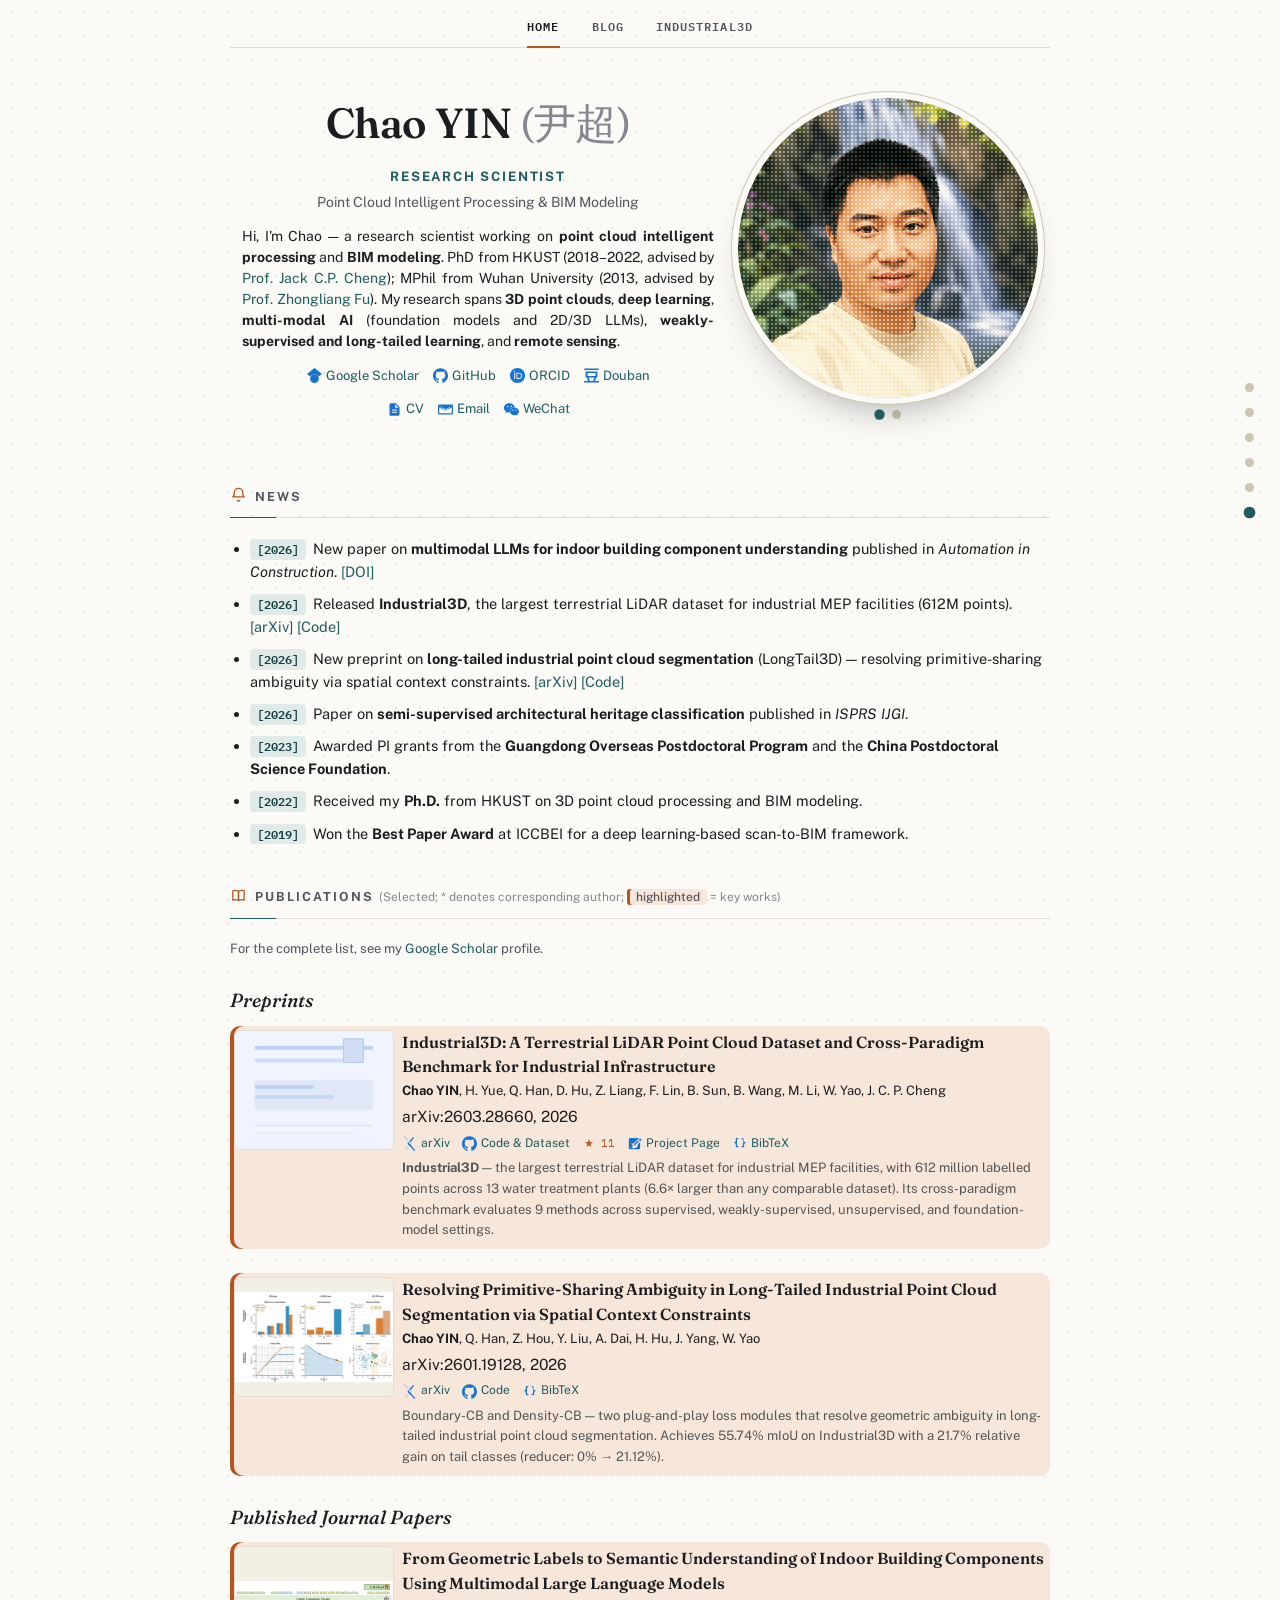
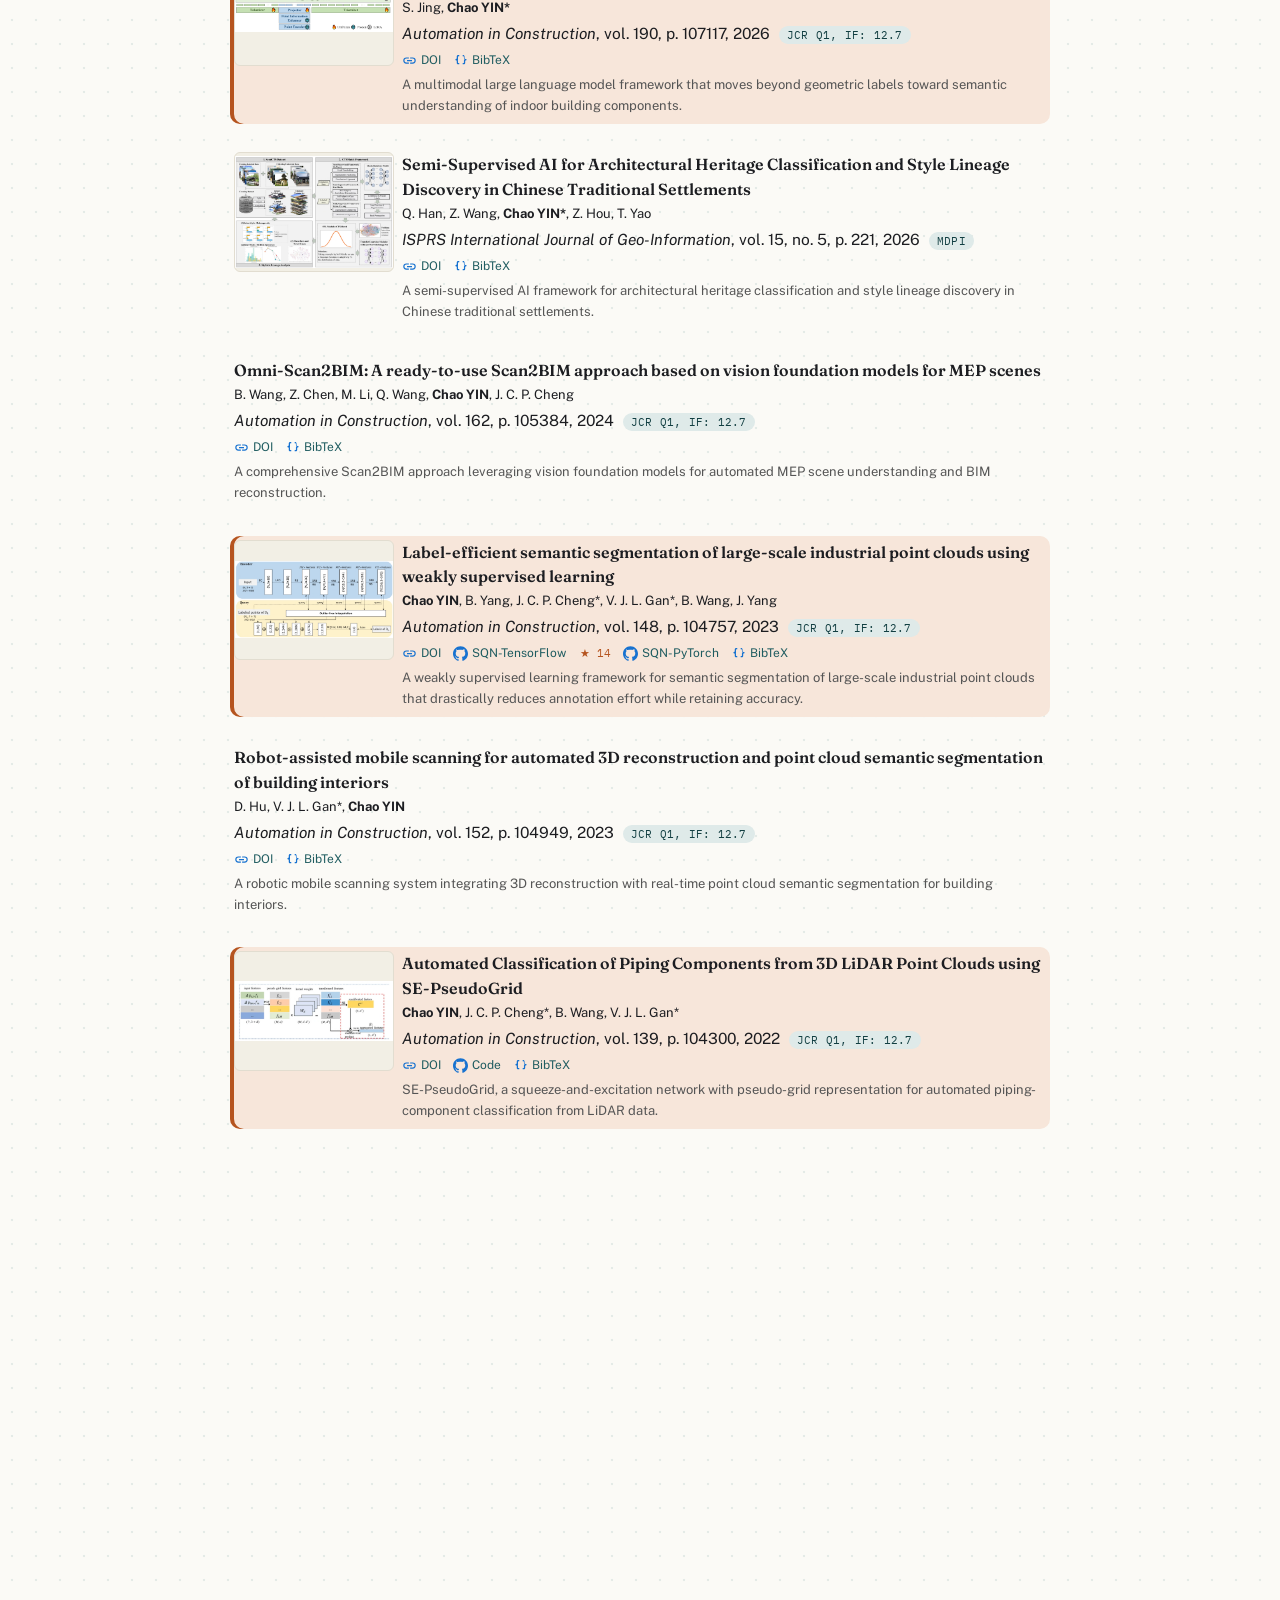
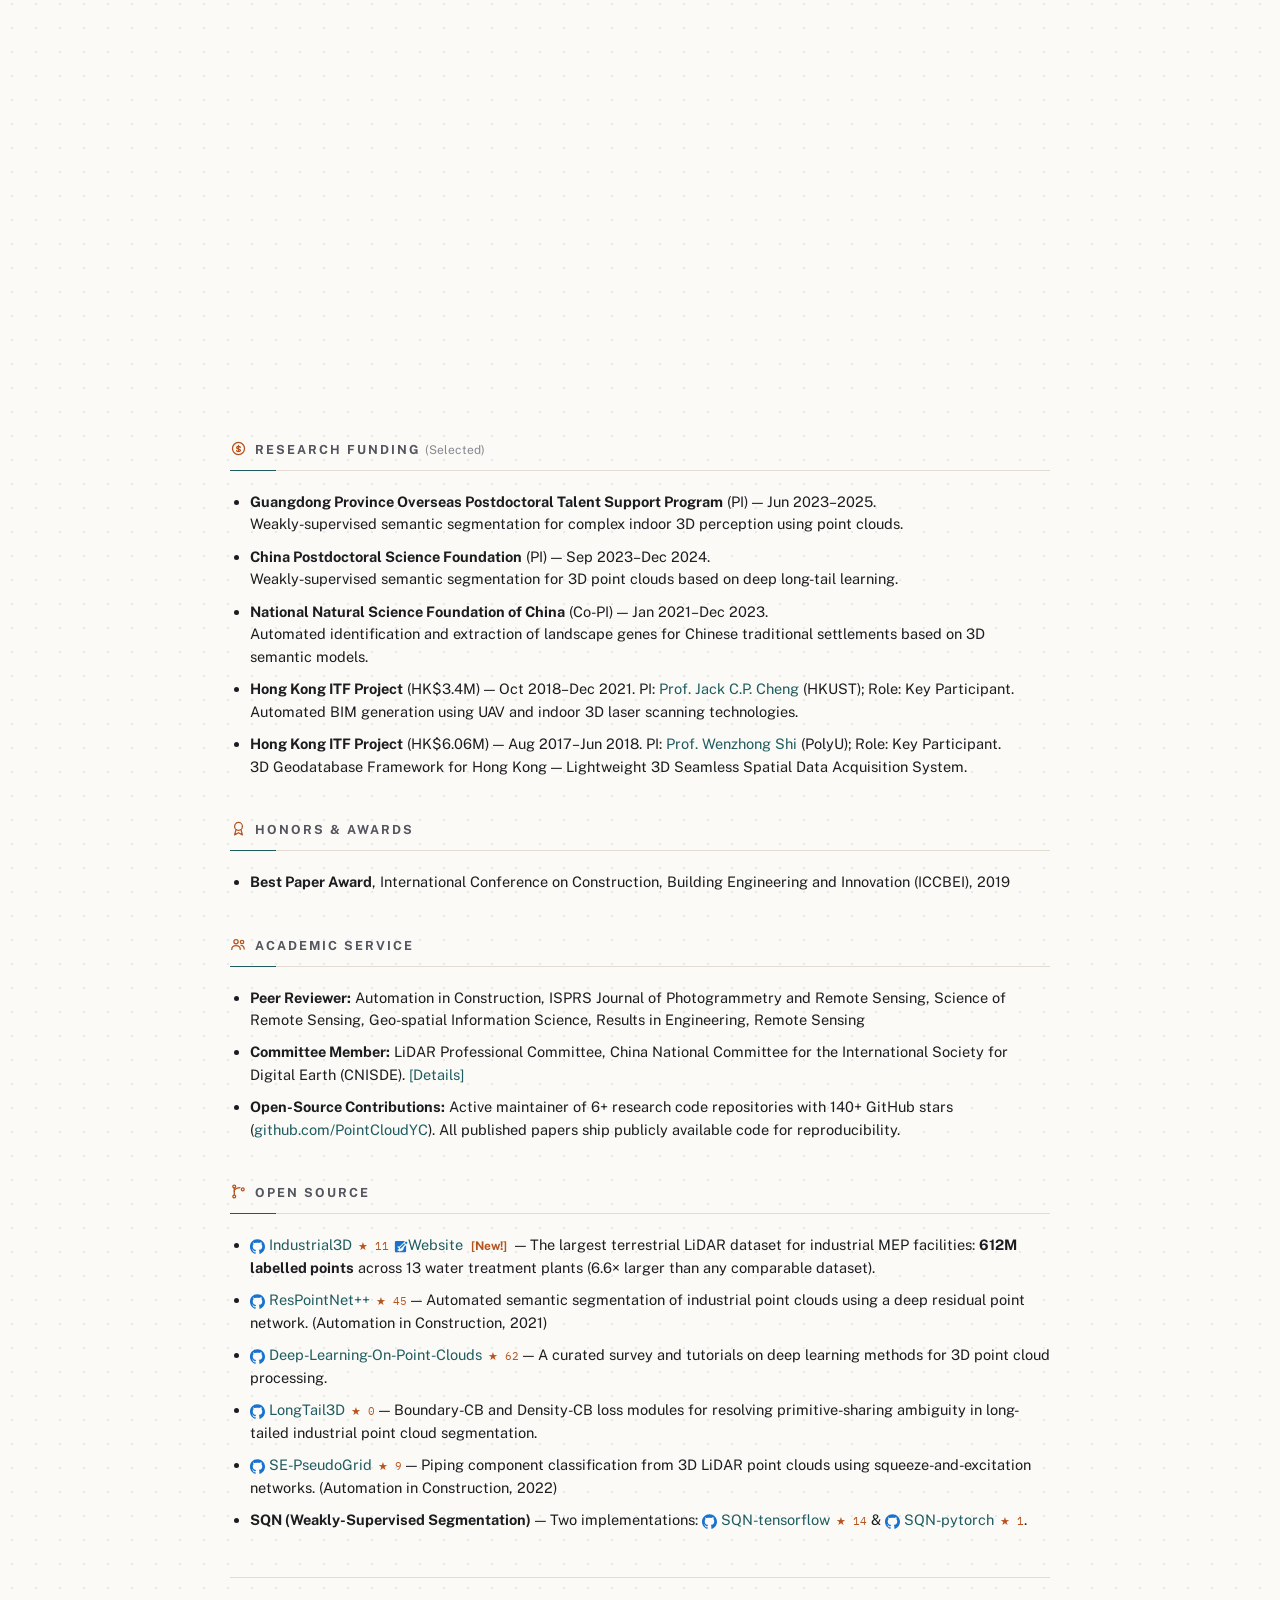
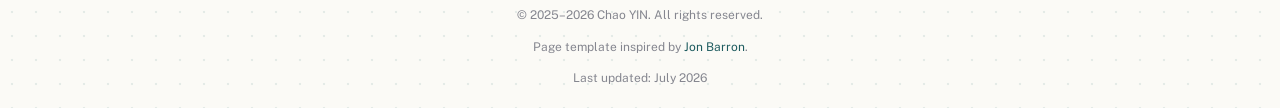
==== commit 8fe1cfce: "Revert "Replace the homepage with the new Astro site" This reverts commit 88cdf391913178320acae8e463" ====
--- a/index.html
+++ b/index.html
@@ -1,76 +1,964 @@
-<!DOCTYPE html><html lang="en"> <head><meta charset="utf-8"><meta name="viewport" content="width=device-width, initial-scale=1"><meta name="description" content="Academic homepage for Dr. Chao Yin, researcher in 3D point cloud processing, remote sensing, and deep learning."><meta name="generator" content="Astro v6.4.7"><title>Chao Yin | Academic Homepage</title><link rel="stylesheet" href="/_astro/index.DWEN6Did.css"></head> <body> <a class="skip-link" href="#content">Skip to content</a> <header class="site-header" aria-label="Primary"> <nav class="nav-shell"> <a class="site-name" href="#profile">Chao Yin</a> <div class="nav-links"> <a href="#profile">Home</a> <a href="#publications">Publications</a> </div> </nav> </header> <main id="content" class="page-shell">  <section class="profile" id="profile" aria-label="Profile"> <div class="profile-image-wrap"> <img class="profile-image" src="/images/profile.jpg" alt="Chao Yin photo" width="120" height="120"> </div> <div class="profile-copy"> <h1 class="profile-name"> Chao Yin </h1> <p class="profile-title">Research Associate, Hong Kong University of Science and Technology</p> <div class="socials" aria-label="Profile links"> <!-- Email --> <a href="mailto:cyinac@connect.ust.hk" class="social-link" aria-label="Email" title="Email"> <svg xmlns="http://www.w3.org/2000/svg" viewBox="0 0 24 24" fill="currentColor" aria-hidden="true"> <path d="M20 4H4c-1.1 0-1.99.9-1.99 2L2 18c0 1.1.9 2 2 2h16c1.1 0 2-.9 2-2V6c0-1.1-.9-2-2-2zm0 4l-8 5-8-5V6l8 5 8-5v2z"></path> </svg> </a> <!-- Google Scholar --> <a href="https://scholar.google.com/citations?user=MD3X7kwAAAAJ&amp;hl=en" class="social-link" target="_blank" rel="noreferrer" aria-label="Google Scholar" title="Google Scholar"> <svg xmlns="http://www.w3.org/2000/svg" viewBox="0 0 24 24" fill="currentColor" aria-hidden="true"> <path d="M12 3L1 9l11 6 9-4.91V17h2V9L12 3zm7 13.09l-7 3.82-7-3.82v-4l7 3.82 7-3.82v4z"></path> </svg> </a> <!-- GitHub --> <a href="https://github.com/PointCloudYC" class="social-link" target="_blank" rel="noreferrer" aria-label="GitHub" title="GitHub"> <svg xmlns="http://www.w3.org/2000/svg" viewBox="0 0 24 24" fill="currentColor" aria-hidden="true"> <path d="M12 2C6.477 2 2 6.484 2 12.017c0 4.425 2.865 8.18 6.839 9.504.5.092.682-.217.682-.483 0-.237-.008-.868-.013-1.703-2.782.605-3.369-1.343-3.369-1.343-.454-1.158-1.11-1.466-1.11-1.466-.908-.62.069-.608.069-.608 1.003.07 1.531 1.032 1.531 1.032.892 1.53 2.341 1.088 2.91.832.092-.647.35-1.088.636-1.338-2.22-.253-4.555-1.113-4.555-4.951 0-1.093.39-1.988 1.029-2.688-.103-.253-.446-1.272.098-2.65 0 0 .84-.27 2.75 1.026A9.564 9.564 0 0112 6.844c.85.004 1.705.115 2.504.337 1.909-1.296 2.747-1.027 2.747-1.027.546 1.379.202 2.398.1 2.651.64.7 1.028 1.595 1.028 2.688 0 3.848-2.339 4.695-4.566 4.943.359.309.678.92.678 1.855 0 1.338-.012 2.419-.012 2.747 0 .268.18.58.688.482A10.019 10.019 0 0022 12.017C22 6.484 17.522 2 12 2z"></path> </svg> </a> <!-- CV --> <a href="/cv.pdf" class="social-link" aria-label="Download CV" title="Download CV"> <svg xmlns="http://www.w3.org/2000/svg" viewBox="0 0 24 24" fill="currentColor" aria-hidden="true"> <path d="M14 2H6c-1.1 0-2 .9-2 2v16c0 1.1.9 2 2 2h12c1.1 0 2-.9 2-2V8l-6-6zm4 18H6V4h7v5h5v11zM8 15h8v2H8zm0-4h8v2H8z"></path> </svg> </a> </div> <p class="contact-email">cyinac (at) connect (dot) ust (dot) hk</p> </div> </section> <section class="section" id="about" aria-labelledby="about-heading"> <h2 id="about-heading">About Me</h2>  <div class="prose"> <p>I am a Research Associate at <a href="https://hkust.edu.hk" target="_blank" rel="noreferrer">HKUST</a>. From 2022 to 2026, I was an Associate Researcher at the Geography Institute of Guangzhou, Guangdong Academy of Sciences. I received my Ph.D. from HKUST, where I worked with <a href="https://www.ce.ust.hk/people/jack-chin-pang-cheng-zhengzhanpeng" target="_blank" rel="noreferrer">Prof. Jack Cheng</a> on point cloud processing, deep learning, and BIM modeling from LiDAR data.</p><p>My research focuses on 3D point cloud processing, foundation models such as SAM, DINO, and CLIP, multi-modal 2D/3D LLMs, semantic and instance segmentation, weakly-supervised and long-tailed learning, large-scale dataset construction, and remote sensing and GIS applications.</p> </div>  </section> <section class="section" id="news" aria-labelledby="news-heading"> <h2 id="news-heading">News</h2>  <ul class="news-list"> <li> <span class="news-date">Oct 2026</span> <span> Our paper on resolving primitive-sharing ambiguity in long-tailed industrial MEP point cloud segmentation is published in Advanced Engineering Informatics (JCR Q1, IF 11.5). <a href="https://doi.org/10.1016/j.aei.2026.105394" target="_blank" rel="noreferrer">
-[Paper]
-</a><a href="https://authors.elsevier.com/a/1n-L45FA1kHHxm" target="_blank" rel="noreferrer">
-[Free access until Dec 14, 2026]
-</a><a href="https://github.com/PointCloudYC/LongTail3D" target="_blank" rel="noreferrer">
-[Project]
-</a> </span> </li> </ul>  </section> <section class="section" id="publications" aria-labelledby="publications-heading"> <h2 id="publications-heading">Selected Publications</h2>  <div class="publication-list"> <div class="md-card"> <div class="card-image"> <img src="/images/publications/primitive-sharing-ambiguity.png" alt="" loading="lazy"> </div> <div class="card-content"> <p><strong class="pub-title">Resolving Primitive-Sharing Ambiguity in Long-Tailed TLS-Based Industrial MEP Point Cloud Segmentation via Spatial Context Constraints</strong></p> <p class="pub-authors"> <strong>C. Yin</strong>, <span>Q. Han</span>, <span>Z. Hou</span>, <span>Y. Liu</span>, <span>A. Dai</span>, <span>H. Hu</span>, <span>J. Yang</span><sup>*</sup>, <span>W. Yao</span><sup>*</sup> </p> <p class="pub-venue">Advanced Engineering Informatics, 2027</p> <p class="pub-note">First author, JCR Q1, vol. 77, 105394</p> <div class="pub-links"> <a href="https://doi.org/10.1016/j.aei.2026.105394" target="_blank" rel="noreferrer">
-[Paper]
-</a><a href="https://arxiv.org/abs/2601.19128" target="_blank" rel="noreferrer">
-[arXiv]
-</a><a href="https://github.com/PointCloudYC/LongTail3D" target="_blank" rel="noreferrer">
-[Project]
-</a> <details class="bibtex"> <summary>[BibTeX]</summary> <pre>@article{yin2027primitivesharing,
-  title = {Resolving Primitive-Sharing Ambiguity in Long-Tailed TLS-Based Industrial MEP Point Cloud Segmentation via Spatial Context Constraints},
-  author = {Yin, Chao and Han, Qing and Hou, Zhiwei and Liu, Yue and Dai, Anjin and Hu, Hongda and Yang, Ji and Yao, Wei},
-  journal = {Advanced Engineering Informatics},
-  volume = {77},
-  pages = {105394},
-  year = {2027},
-  doi = {10.1016/j.aei.2026.105394}
-}</pre> </details> </div> </div> </div><div class="md-card"> <div class="card-image"> <img src="/images/publications/omni-scan2bim.png" alt="" loading="lazy"> </div> <div class="card-content"> <p><strong class="pub-title">Omni-Scan2BIM: A Ready-to-Use Scan2BIM Approach Based on Vision Foundation Models for MEP Scenes</strong></p> <p class="pub-authors"> <span>B. Wang</span>, <span>Z. Chen</span>, <span>M. Li</span>, <span>Q. Wang</span>, <strong>C. Yin</strong>, <a href="https://www.ce.ust.hk/people/jack-chin-pang-cheng-zhengzhanpeng" target="_blank" rel="noreferrer"> J. C. P. Cheng </a> </p> <p class="pub-venue">Automation in Construction, 2024</p> <p class="pub-note">Vol. 162, 105384</p> <div class="pub-links"> <a href="https://doi.org/10.1016/j.autcon.2024.105384" target="_blank" rel="noreferrer">
-[Paper]
-</a> <details class="bibtex"> <summary>[BibTeX]</summary> <pre>@article{wang2024omniscan2bim,
-  title = {Omni-Scan2BIM: A Ready-to-Use Scan2BIM Approach Based on Vision Foundation Models for MEP Scenes},
-  author = {Wang, B. and Chen, Z. and Li, M. and Wang, Q. and Yin, C. and Cheng, J. C. P.},
+<!DOCTYPE html>
+<html lang="en">
+<head>
+  <meta charset="UTF-8">
+  <meta name="viewport" content="width=device-width, initial-scale=1.0">
+  <title>Chao YIN (尹超)</title>
+  <link rel="stylesheet" type="text/css" href="stylesheet.css">
+  <link rel="icon" type="image/svg+xml" href="static/img/favicon.svg">
+  <link rel="canonical" href="https://pointcloudyc.github.io/">
+  <meta name="description" content="Chao YIN — Associate Researcher at Guangdong Academy of Sciences. Research in 3D point cloud processing, deep learning, and remote sensing.">
+  <meta name="author" content="Chao YIN">
+  <meta property="og:type" content="website">
+  <meta property="og:title" content="Chao YIN (尹超) — Research Scientist">
+  <meta property="og:description" content="Chao YIN — Associate Researcher at Guangdong Academy of Sciences. Research in 3D point cloud processing, deep learning, and remote sensing.">
+  <meta property="og:url" content="https://pointcloudyc.github.io/">
+  <meta property="og:image" content="https://pointcloudyc.github.io/static/img/chaoyin2.png">
+  <meta name="twitter:card" content="summary">
+  <meta name="twitter:title" content="Chao YIN (尹超) — Research Scientist">
+  <meta name="twitter:description" content="Chao YIN — Associate Researcher at Guangdong Academy of Sciences. Research in 3D point cloud processing, deep learning, and remote sensing.">
+  <meta name="twitter:image" content="https://pointcloudyc.github.io/static/img/chaoyin2.png">
+  <script type="application/ld+json">
+  {
+    "@context": "https://schema.org",
+    "@type": "Person",
+    "name": "Chao Yin",
+    "alternateName": "尹超",
+    "url": "https://pointcloudyc.github.io/",
+    "image": "https://pointcloudyc.github.io/static/img/chaoyin2.png",
+    "jobTitle": "Research Scientist",
+    "affiliation": { "@type": "Organization", "name": "Guangdong Academy of Sciences" },
+    "alumniOf": [
+      { "@type": "CollegeOrUniversity", "name": "Hong Kong University of Science and Technology" },
+      { "@type": "CollegeOrUniversity", "name": "Wuhan University" }
+    ],
+    "sameAs": [
+      "https://scholar.google.com/citations?user=MD3X7kwAAAAJ&hl=en",
+      "https://github.com/PointCloudYC",
+      "https://orcid.org/0000-0002-8656-1874",
+      "https://www.douban.com/people/58358756/"
+    ]
+  }
+  </script>
+  <script src="static/js/site-enhance.js" defer></script>
+  <script src="static/js/pcip-effects.js" defer></script>
+</head>
+<body>
+
+<!-- ===== READING PROGRESS BAR ===== -->
+<div id="progress-bar" aria-hidden="true"><div id="progress-fill"></div></div>
+
+<!-- ===== SECTION DOT-RAIL (desktop only) ===== -->
+<nav class="section-rail" id="section-rail" aria-label="Page sections">
+  <a href="#news" data-label="News"></a>
+  <a href="#publications" data-label="Publications"></a>
+  <a href="#funding" data-label="Funding"></a>
+  <a href="#honors" data-label="Honors"></a>
+  <a href="#service" data-label="Service"></a>
+  <a href="#opensource" data-label="Open Source"></a>
+</nav>
+
+<!-- ===== BACK TO TOP ===== -->
+<button class="back-to-top" id="back-to-top" aria-label="Back to top">
+  <svg viewBox="0 0 24 24" fill="none" stroke="currentColor" stroke-width="2" stroke-linecap="round" stroke-linejoin="round" aria-hidden="true"><path d="M12 19V5"/><path d="M5 12l7-7 7 7"/></svg>
+</button>
+
+<script type="text/javascript">
+  // Thumbnail hover functions — opacity toggle for paper thumbnails
+  function paper_start(id) {
+    document.getElementById(id).style.opacity = "1";
+  }
+  function paper_stop(id) {
+    document.getElementById(id).style.opacity = "0";
+  }
+  // Photo gallery switcher
+  var _gphotos = ['static/img/chaoyin2.png', 'static/img/family2.png'];
+  var _gidx = 0;
+  // Preload all photos so switching is instant
+  window.addEventListener('load', function () {
+    _gphotos.forEach(function (src) { (new Image()).src = src; });
+  });
+  function switchPhoto(idx) {
+    if (idx === _gidx) return;
+    var img = document.getElementById('gphoto');
+    img.style.opacity = '0';
+    setTimeout(function () {
+      img.onload = function () { img.style.opacity = '1'; img.onload = null; };
+      img.src = _gphotos[idx];
+      if (img.complete) { img.style.opacity = '1'; } // already cached
+    }, 220);
+    document.querySelectorAll('.gdot').forEach(function (d, i) {
+      d.classList.toggle('active', i === idx);
+    });
+    _gidx = idx;
+  }
+
+  // BibTeX show/hide + copy-to-clipboard
+  function toggleBib(id) {
+    var e = document.getElementById(id);
+    var expanded = e.style.display === "block";
+    e.style.display = expanded ? "none" : "block";
+    var btn = document.querySelector('[aria-controls="' + id + '"]');
+    if (btn) btn.setAttribute('aria-expanded', String(!expanded));
+  }
+  function copyBib(id) {
+    var box = document.getElementById(id);
+    var text = box.querySelector("pre").innerText;
+    var btn = box.querySelector(".bib-copy");
+    navigator.clipboard.writeText(text).then(function () {
+      var orig = btn.innerText;
+      btn.innerText = "Copied!";
+      setTimeout(function () { btn.innerText = orig; }, 1500);
+    });
+  }
+
+  // Paper figure lightbox — click a highlight image to view it full-size; Esc or backdrop click closes it
+  var _lastFocused = null;
+  function openLightbox(imgEl) {
+    if (!imgEl || imgEl.src.indexOf('paper_placeholder') !== -1) return;
+    _lastFocused = document.activeElement;
+    var lb = document.getElementById('lightbox');
+    var lbImg = document.getElementById('lightbox-img');
+    lbImg.src = imgEl.src;
+    lbImg.alt = imgEl.alt;
+    lb.classList.add('open');
+    document.body.style.overflow = 'hidden';
+    document.querySelector('.lightbox-close').focus();
+  }
+  function closeLightbox() {
+    var lb = document.getElementById('lightbox');
+    lb.classList.remove('open');
+    document.body.style.overflow = '';
+    if (_lastFocused) _lastFocused.focus();
+  }
+  document.addEventListener('keydown', function (e) {
+    if (e.key === 'Escape') closeLightbox();
+  });
+  // Progress bar, back-to-top, section dot-rail, and scroll-reveal are in static/js/site-enhance.js
+
+  // Live GitHub star counts — fetches current stargazers_count for any [data-gh-repo] badge
+  document.addEventListener('DOMContentLoaded', function () {
+    // WeChat ID tooltip — click/tap toggle so it's reachable without hover (touch, keyboard)
+    var wechat = document.querySelector('.links .wechat');
+    if (wechat) {
+      wechat.addEventListener('click', function () {
+        wechat.classList.toggle('show-tip');
+      });
+    }
+
+    document.querySelectorAll('[data-gh-repo]').forEach(function (el) {
+      var repo = el.getAttribute('data-gh-repo');
+      fetch('https://api.github.com/repos/' + repo)
+        .then(function (r) { return r.ok ? r.json() : null; })
+        .then(function (data) {
+          if (data && typeof data.stargazers_count === 'number') {
+            el.textContent = '★ ' + data.stargazers_count;
+          }
+        })
+        .catch(function () {});
+    });
+  });
+</script>
+
+<table width="820" border="0" align="center" cellspacing="0" cellpadding="0">
+  <tr>
+    <td>
+
+      <!-- ===== TOP NAV ===== -->
+      <div class="topnav">
+        <a class="active" href="index.html">Home</a>
+        <a href="blog/index.html">Blog</a>
+        <a href="industrial3d/index.html">Industrial3D</a>
+      </div>
+      <!-- ===== END TOP NAV ===== -->
+
+      <!-- ===== HEADER ===== -->
+      <table width="100%" align="center" border="0" cellspacing="0" cellpadding="12">
+        <tr>
+          <td width="67%" valign="middle">
+            <p class="name">Chao YIN <span style="color:var(--ink-faint);font-weight:normal">(尹超)</span></p>
+            <p class="role-title">Research Scientist</p>
+            <p class="role-sub">Point Cloud Intelligent Processing &amp; BIM Modeling</p>
+            <p style="text-align: justify; font-size: 14px; line-height: 1.5; margin-top: 12px;">
+              Hi, I'm Chao &mdash; a research scientist working on <strong>point cloud intelligent processing</strong>
+              and <strong>BIM modeling</strong>. PhD from HKUST (2018&ndash;2022, advised by
+              <a href="https://facultyprofiles.hkust.edu.hk/profiles.php?profile=jack-chin-pang-cheng-cejcheng" target="_blank">Prof. Jack C.P. Cheng</a>);
+              MPhil from Wuhan University (2013, advised by
+              <a href="https://rsgis.whu.edu.cn/info/1004/7291.htm" target="_blank">Prof. Zhongliang Fu</a>).
+              My research spans <strong>3D point clouds</strong>, <strong>deep learning</strong>,
+              <strong>multi-modal AI</strong> (foundation models and 2D/3D LLMs), <strong>weakly-supervised
+              and long-tailed learning</strong>, and <strong>remote sensing</strong>.
+            </p>
+            <p class="links">
+              <a href="https://scholar.google.com/citations?user=MD3X7kwAAAAJ&hl=en" target="_blank"><img class="ico" src="static/img/icons/googlescholar.svg" alt="">Google Scholar</a>
+              <a href="https://github.com/PointCloudYC" target="_blank"><img class="ico" src="static/img/icons/github.svg" alt="">GitHub</a>
+              <a href="https://orcid.org/0000-0002-8656-1874" target="_blank"><img class="ico" src="static/img/icons/orcid.svg" alt="">ORCID</a>
+              <a href="https://www.douban.com/people/58358756/" target="_blank"><img class="ico" src="static/img/icons/douban.svg" alt="">Douban</a>
+            </p>
+            <p class="links">
+              <a href="static/cv/cv.pdf" target="_blank"><img class="ico" src="static/img/icons/cv.svg" alt="">CV</a>
+              <a href="mailto:cyinac@connect.ust.hk"><img class="ico" src="static/img/icons/email.svg" alt="">Email</a>
+              <button type="button" class="wechat" aria-label="Show WeChat ID"><img class="ico" src="static/img/icons/wechat.svg" alt="">WeChat</button>
+            </p>
+          </td>
+          <td width="33%" valign="middle" class="photo-cell" style="text-align: center;">
+            <div class="photo-gallery">
+              <div class="photo-frame">
+                <img class="gallery-photo" id="gphoto" src="static/img/chaoyin2.png" alt="Profile photo of Chao YIN">
+              </div>
+              <div class="gallery-dots">
+                <span class="gdot active" onclick="switchPhoto(0)" title="Portrait"></span>
+                <span class="gdot" onclick="switchPhoto(1)" title="Family"></span>
+              </div>
+            </div>
+          </td>
+        </tr>
+      </table>
+      <!-- ===== END HEADER ===== -->
+
+      <!-- ===== PCIP IDENTITY EFFECTS (progressively enhanced; hidden until JS runs) ===== -->
+      <div class="pcip-band" id="scan-bim-band" aria-hidden="true" hidden>
+        <canvas class="pcip-canvas" id="scan-bim-canvas"></canvas>
+        <p class="pcip-caption">Scan&nbsp;&rarr;&nbsp;Segment&nbsp;&rarr;&nbsp;BIM &mdash; the point-cloud-to-model pipeline at the core of my research.</p>
+      </div>
+      <div class="pcip-band" id="live-viewer-band" aria-hidden="true" hidden>
+        <canvas class="pcip-canvas" id="live-viewer-canvas"></canvas>
+        <p class="pcip-caption">Drag to orbit &mdash; <span class="pcip-hint">placeholder MEP scene; swap in an Industrial3D sample for real data.</span></p>
+      </div>
+      <!-- ===== END PCIP IDENTITY EFFECTS ===== -->
+
+      <!-- ===== NEWS ===== -->
+      <h2 id="news"><svg class="h2-icon" viewBox="0 0 24 24" fill="none" stroke="currentColor" stroke-width="1.8" stroke-linecap="round" stroke-linejoin="round" aria-hidden="true"><path d="M6 8a6 6 0 0 1 12 0c0 5 2 6 2 6H4s2-1 2-6"/><path d="M10.3 19a1.9 1.9 0 0 0 3.4 0"/></svg>News</h2>
+      <ul class="reveal" style="padding-left: 20px;">
+        <li class="news-item">
+          <span class="news-date">[2026]</span>
+          New paper on <strong>multimodal LLMs for indoor building component understanding</strong>
+          published in <em>Automation in Construction</em>.
+          <a href="https://doi.org/10.1016/j.autcon.2026.107117" target="_blank">[DOI]</a>
+        </li>
+        <li class="news-item">
+          <span class="news-date">[2026]</span>
+          Released <strong>Industrial3D</strong>, the largest terrestrial LiDAR dataset for industrial MEP facilities (612M points).
+          <a href="https://arxiv.org/abs/2603.28660" target="_blank">[arXiv]</a>
+          <a href="https://github.com/pointcloudyc/Industrial3D" target="_blank">[Code]</a>
+        </li>
+        <li class="news-item">
+          <span class="news-date">[2026]</span>
+          New preprint on <strong>long-tailed industrial point cloud segmentation</strong> (LongTail3D) &mdash; resolving primitive-sharing ambiguity via spatial context constraints.
+          <a href="https://arxiv.org/abs/2601.19128" target="_blank">[arXiv]</a>
+          <a href="https://github.com/PointCloudYC/LongTail3D" target="_blank">[Code]</a>
+        </li>
+        <li class="news-item">
+          <span class="news-date">[2026]</span>
+          Paper on <strong>semi-supervised architectural heritage classification</strong> published in <em>ISPRS IJGI</em>.
+        </li>
+        <li class="news-item">
+          <span class="news-date">[2023]</span>
+          Awarded PI grants from the <strong>Guangdong Overseas Postdoctoral Program</strong>
+          and the <strong>China Postdoctoral Science Foundation</strong>.
+        </li>
+        <li class="news-item">
+          <span class="news-date">[2022]</span>
+          Received my <strong>Ph.D.</strong> from HKUST on 3D point cloud processing and BIM modeling.
+        </li>
+        <li class="news-item">
+          <span class="news-date">[2019]</span>
+          Won the <strong>Best Paper Award</strong> at ICCBEI for a deep learning-based scan-to-BIM framework.
+        </li>
+      </ul>
+      <!-- ===== END NEWS ===== -->
+
+      <!-- ===== PUBLICATIONS ===== -->
+      <h2 id="publications"><svg class="h2-icon" viewBox="0 0 24 24" fill="none" stroke="currentColor" stroke-width="1.8" stroke-linecap="round" stroke-linejoin="round" aria-hidden="true"><path d="M4 5.5c2-1 5-1 8 .5v13c-3-1.5-6-1.5-8-.5z"/><path d="M20 5.5c-2-1-5-1-8 .5v13c3-1.5 6-1.5 8-.5z"/></svg>Publications <span class="h3-note">(Selected; * denotes corresponding author; <span class="pub-highlight">highlighted</span> = key works)</span></h2>
+      <p class="pub-note">For the complete list, see my <a href="https://scholar.google.com/citations?user=MD3X7kwAAAAJ&hl=en" target="_blank">Google Scholar</a> profile.</p>
+
+      <!-- Preprints -->
+      <h3>Preprints</h3>
+
+      <!-- Industrial3D -->
+      <table width="100%" align="center" border="0" cellspacing="0" cellpadding="8" class="pub-row pub-featured reveal">
+        <tr>
+          <td width="20%" valign="top" style="text-align: center; padding: 4px;">
+            <div class="one" onmouseover="paper_start('pp1_overlay')" onmouseout="paper_stop('pp1_overlay')">
+              <img class="paper-thumb zoomable" loading="lazy" src="static/img/papers/industrial3d.jpg" onclick="openLightbox(this)" onerror="this.onerror=null;this.src='static/img/paper_placeholder.svg'" alt="Industrial3D dataset benchmark">
+              <span class="thumb-hint">&#10530;</span>
+              <div class="two" id="pp1_overlay">
+                <img class="paper-thumb" src="static/img/paper_placeholder_hover.svg" alt="Industrial3D overlay">
+              </div>
+            </div>
+          </td>
+          <td width="80%" valign="top" style="padding: 4px;">
+            <p style="margin-top: 0; margin-bottom: 2px;">
+              <span class="papertitle">Industrial3D: A Terrestrial LiDAR Point Cloud Dataset and Cross-Paradigm Benchmark for Industrial Infrastructure</span>
+            </p>
+            <p style="margin: 2px 0; font-size: 13px;">
+              <b>Chao YIN</b>, H. Yue, Q. Han, D. Hu, Z. Liang, F. Lin, B. Sun, B. Wang, M. Li, W. Yao, J. C. P. Cheng
+            </p>
+            <p style="margin: 2px 0;">
+              arXiv:2603.28660, 2026
+            </p>
+            <p class="pub-links">
+              <a href="https://arxiv.org/abs/2603.28660" target="_blank"><img class="ico" src="static/img/icons/arxiv.svg" alt="">arXiv</a>
+              <a href="https://github.com/pointcloudyc/Industrial3D" target="_blank"><img class="ico" src="static/img/icons/github.svg" alt="">Code &amp; Dataset</a> <span class="stars" data-gh-repo="PointCloudYC/Industrial3D">&#9733; 11</span>
+              <a href="industrial3d/index.html"><img class="ico" src="static/img/icons/blog.svg" alt="">Project Page</a>
+              <button type="button" class="pub-link-btn" onclick="toggleBib('bib_pp1')" aria-expanded="false" aria-controls="bib_pp1"><img class="ico" src="static/img/icons/bibtex.svg" alt="">BibTeX</button>
+            </p>
+            <div class="bibtex-box" id="bib_pp1">
+              <button class="bib-copy" onclick="copyBib('bib_pp1')">Copy</button>
+              <pre>@article{yin2026industrial3d,
+  title   = {Industrial3D: A Terrestrial LiDAR Point Cloud Dataset and Cross-Paradigm Benchmark for Industrial Infrastructure},
+  author  = {Yin, Chao and Yue, H. and Han, Q. and Hu, D. and Liang, Z. and Lin, F. and Sun, B. and Wang, B. and Li, M. and Yao, W. and Cheng, Jack C. P.},
+  journal = {arXiv preprint arXiv:2603.28660},
+  year    = {2026}
+}</pre>
+            </div>
+            <p style="margin: 4px 0; font-size: 13px; color: #555;">
+              <strong>Industrial3D</strong> &mdash; the largest terrestrial LiDAR dataset for industrial MEP facilities, with 612 million labelled points across 13 water treatment plants (6.6&times; larger than any comparable dataset). Its cross-paradigm benchmark evaluates 9 methods across supervised, weakly-supervised, unsupervised, and foundation-model settings.
+            </p>
+          </td>
+        </tr>
+      </table>
+
+      <!-- Resolving Primitive-Sharing Ambiguity -->
+      <table width="100%" align="center" border="0" cellspacing="0" cellpadding="8" class="pub-row pub-featured reveal">
+        <tr>
+          <td width="20%" valign="top" style="text-align: center; padding: 4px;">
+            <div class="one" onmouseover="paper_start('pp2_overlay')" onmouseout="paper_stop('pp2_overlay')">
+              <img class="paper-thumb zoomable" loading="lazy" src="static/img/papers/longtail3d.jpg" onclick="openLightbox(this)" onerror="this.onerror=null;this.src='static/img/paper_placeholder.svg'" alt="Long-tail segmentation resolving ambiguity">
+              <span class="thumb-hint">&#10530;</span>
+              <div class="two" id="pp2_overlay">
+                <img class="paper-thumb" src="static/img/paper_placeholder_hover.svg" alt="Resolving ambiguity overlay">
+              </div>
+            </div>
+          </td>
+          <td width="80%" valign="top" style="padding: 4px;">
+            <p style="margin-top: 0; margin-bottom: 2px;">
+              <span class="papertitle">Resolving Primitive-Sharing Ambiguity in Long-Tailed Industrial Point Cloud Segmentation via Spatial Context Constraints</span>
+            </p>
+            <p style="margin: 2px 0; font-size: 13px;">
+              <b>Chao YIN</b>, Q. Han, Z. Hou, Y. Liu, A. Dai, H. Hu, J. Yang, W. Yao
+            </p>
+            <p style="margin: 2px 0;">
+              arXiv:2601.19128, 2026
+            </p>
+            <p class="pub-links">
+              <a href="https://arxiv.org/abs/2601.19128" target="_blank"><img class="ico" src="static/img/icons/arxiv.svg" alt="">arXiv</a>
+              <a href="https://github.com/PointCloudYC/LongTail3D" target="_blank"><img class="ico" src="static/img/icons/github.svg" alt="">Code</a>
+              <button type="button" class="pub-link-btn" onclick="toggleBib('bib_pp2')" aria-expanded="false" aria-controls="bib_pp2"><img class="ico" src="static/img/icons/bibtex.svg" alt="">BibTeX</button>
+            </p>
+            <div class="bibtex-box" id="bib_pp2">
+              <button class="bib-copy" onclick="copyBib('bib_pp2')">Copy</button>
+              <pre>@article{yin2026resolving,
+  title   = {Resolving Primitive-Sharing Ambiguity in Long-Tailed Industrial Point Cloud Segmentation via Spatial Context Constraints},
+  author  = {Yin, Chao and Han, Q. and Hou, Z. and Liu, Y. and Dai, A. and Hu, H. and Yang, J. and Yao, W.},
+  journal = {arXiv preprint arXiv:2601.19128},
+  year    = {2026}
+}</pre>
+            </div>
+            <p style="margin: 4px 0; font-size: 13px; color: #555;">
+              Boundary-CB and Density-CB &mdash; two plug-and-play loss modules that resolve geometric ambiguity in long-tailed industrial point cloud segmentation. Achieves 55.74% mIoU on Industrial3D with a 21.7% relative gain on tail classes (reducer: 0% &rarr; 21.12%).
+            </p>
+          </td>
+        </tr>
+      </table>
+
+      <!-- Published Journal Papers -->
+      <h3>Published Journal Papers</h3>
+
+      <!-- Paper 0: From Geometric Labels (AIC, accepted) -->
+      <table width="100%" align="center" border="0" cellspacing="0" cellpadding="8" class="pub-row pub-featured reveal">
+        <tr>
+          <td width="20%" valign="top" style="text-align: center; padding: 4px;">
+            <div class="one" onmouseover="paper_start('pacc_overlay')" onmouseout="paper_stop('pacc_overlay')">
+              <img class="paper-thumb zoomable" loading="lazy" src="static/img/papers/Building-MLLM.png" onclick="openLightbox(this)" onerror="this.onerror=null;this.src='static/img/paper_placeholder.svg'" alt="Multimodal LLM building components thumbnail">
+              <span class="thumb-hint">&#10530;</span>
+              <div class="two" id="pacc_overlay">
+                <img class="paper-thumb" src="static/img/paper_placeholder_hover.svg" alt="Multimodal LLM overlay">
+              </div>
+            </div>
+          </td>
+          <td width="80%" valign="top" style="padding: 4px;">
+            <p style="margin-top: 0; margin-bottom: 2px;">
+              <span class="papertitle">From Geometric Labels to Semantic Understanding of Indoor Building Components Using Multimodal Large Language Models</span>
+            </p>
+            <p style="margin: 2px 0; font-size: 13px;">
+              S. Jing, <b>Chao YIN*</b>
+            </p>
+            <p style="margin: 2px 0;">
+              <em>Automation in Construction</em>, vol. 190, p. 107117, 2026
+              <span class="venue-label">JCR Q1, IF: 12.7</span>
+            </p>
+            <p class="pub-links">
+              <a href="https://doi.org/10.1016/j.autcon.2026.107117" target="_blank"><img class="ico" src="static/img/icons/doi.svg" alt="">DOI</a>
+              <button type="button" class="pub-link-btn" onclick="toggleBib('bib_pacc')" aria-expanded="false" aria-controls="bib_pacc"><img class="ico" src="static/img/icons/bibtex.svg" alt="">BibTeX</button>
+            </p>
+            <div class="bibtex-box" id="bib_pacc">
+              <button class="bib-copy" onclick="copyBib('bib_pacc')">Copy</button>
+              <pre>@article{jing2026geometric,
+  title   = {From geometric labels to semantic understanding of indoor building components using multimodal large language models},
+  author  = {Jing, Shuju and Yin, Chao},
   journal = {Automation in Construction},
-  volume = {162},
-  pages = {105384},
-  year = {2024}
-}</pre> </details> </div> </div> </div><div class="md-card"> <div class="card-image"> <img src="/images/publications/weakly-supervised-industrial.png" alt="" loading="lazy"> </div> <div class="card-content"> <p><strong class="pub-title">Label-Efficient Semantic Segmentation of Large-Scale Industrial Point Clouds Using Weakly Supervised Learning</strong></p> <p class="pub-authors"> <strong>C. Yin</strong>, <span>B. Yang</span>, <a href="https://www.ce.ust.hk/people/jack-chin-pang-cheng-zhengzhanpeng" target="_blank" rel="noreferrer"> J. C. P. Cheng </a><sup>*</sup>, <span>V. J. L. Gan</span><sup>*</sup>, <span>B. Wang</span>, <span>J. Yang</span> </p> <p class="pub-venue">Automation in Construction, 2023</p> <p class="pub-note">First author, JCR Q1, vol. 148, 104757</p> <div class="pub-links"> <a href="https://doi.org/10.1016/j.autcon.2023.104757" target="_blank" rel="noreferrer">
-[Paper]
-</a> <details class="bibtex"> <summary>[BibTeX]</summary> <pre>@article{yin2023labelefficient,
-  title = {Label-Efficient Semantic Segmentation of Large-Scale Industrial Point Clouds Using Weakly Supervised Learning},
-  author = {Yin, C. and Yang, B. and Cheng, J. C. P. and Gan, V. J. L. and Wang, B. and Yang, J.},
+  volume  = {190},
+  pages   = {107117},
+  year    = {2026},
+  issn    = {0926-5805},
+  doi     = {10.1016/j.autcon.2026.107117}
+}</pre>
+            </div>
+            <p style="margin: 4px 0; font-size: 13px; color: #555;">
+              A multimodal large language model framework that moves beyond geometric labels toward semantic understanding of indoor building components.
+            </p>
+          </td>
+        </tr>
+      </table>
+
+      <!-- Paper 1: Semi-Supervised AI for Architectural Heritage (2026) — de-highlighted (off-direction) -->
+      <table width="100%" align="center" border="0" cellspacing="0" cellpadding="8" class="pub-row reveal">
+        <tr>
+          <td width="20%" valign="top" style="text-align: center; padding: 4px;">
+            <div class="one" onmouseover="paper_start('p00_overlay')" onmouseout="paper_stop('p00_overlay')">
+              <img class="paper-thumb zoomable" loading="lazy" src="static/img/papers/CTSMatch.png" onclick="openLightbox(this)" onerror="this.onerror=null;this.src='static/img/paper_placeholder.svg'" alt="Heritage classification thumbnail">
+              <span class="thumb-hint">&#10530;</span>
+              <div class="two" id="p00_overlay">
+                <img class="paper-thumb" src="static/img/paper_placeholder_hover.svg" alt="Heritage classification overlay">
+              </div>
+            </div>
+          </td>
+          <td width="80%" valign="top" style="padding: 4px;">
+            <p style="margin-top: 0; margin-bottom: 2px;">
+              <span class="papertitle">Semi-Supervised AI for Architectural Heritage Classification and Style Lineage Discovery in Chinese Traditional Settlements</span>
+            </p>
+            <p style="margin: 2px 0; font-size: 13px;">
+              Q. Han, Z. Wang, <b>Chao YIN*</b>, Z. Hou, T. Yao
+            </p>
+            <p style="margin: 2px 0;">
+              <em>ISPRS International Journal of Geo-Information</em>, vol. 15, no. 5, p. 221, 2026
+              <span class="venue-label">MDPI</span>
+            </p>
+            <p class="pub-links">
+              <a href="https://doi.org/10.3390/ijgi15050221" target="_blank"><img class="ico" src="static/img/icons/doi.svg" alt="">DOI</a>
+              <button type="button" class="pub-link-btn" onclick="toggleBib('bib_p00')" aria-expanded="false" aria-controls="bib_p00"><img class="ico" src="static/img/icons/bibtex.svg" alt="">BibTeX</button>
+            </p>
+            <div class="bibtex-box" id="bib_p00">
+              <button class="bib-copy" onclick="copyBib('bib_p00')">Copy</button>
+              <pre>@article{han2026semisupervised,
+  title   = {Semi-Supervised AI for Architectural Heritage Classification and Style Lineage Discovery in Chinese Traditional Settlements},
+  author  = {Han, Q. and Wang, Z. and Yin, Chao and Hou, Z. and Yao, T.},
+  journal = {ISPRS International Journal of Geo-Information},
+  volume  = {15},
+  number  = {5},
+  pages   = {221},
+  year    = {2026},
+  doi     = {10.3390/ijgi15050221}
+}</pre>
+            </div>
+            <p style="margin: 4px 0; font-size: 13px; color: #555;">
+              A semi-supervised AI framework for architectural heritage classification and style lineage discovery in Chinese traditional settlements.
+            </p>
+          </td>
+        </tr>
+      </table>
+
+      <!-- Paper 2: Omni-Scan2BIM (2024) -->
+      <table width="100%" align="center" border="0" cellspacing="0" cellpadding="8" class="pub-row reveal">
+        <tr>
+          <td width="100%" valign="top" style="padding: 4px;">
+            <p style="margin-top: 0; margin-bottom: 2px;">
+              <span class="papertitle">Omni-Scan2BIM: A ready-to-use Scan2BIM approach based on vision foundation models for MEP scenes</span>
+            </p>
+            <p style="margin: 2px 0; font-size: 13px;">
+              B. Wang, Z. Chen, M. Li, Q. Wang, <b>Chao YIN</b>, J. C. P. Cheng
+            </p>
+            <p style="margin: 2px 0;">
+              <em>Automation in Construction</em>, vol. 162, p. 105384, 2024
+              <span class="venue-label">JCR Q1, IF: 12.7</span>
+            </p>
+            <p class="pub-links">
+              <a href="https://doi.org/10.1016/j.autcon.2024.105384" target="_blank"><img class="ico" src="static/img/icons/doi.svg" alt="">DOI</a>
+              <button type="button" class="pub-link-btn" onclick="toggleBib('bib_p01')" aria-expanded="false" aria-controls="bib_p01"><img class="ico" src="static/img/icons/bibtex.svg" alt="">BibTeX</button>
+            </p>
+            <div class="bibtex-box" id="bib_p01">
+              <button class="bib-copy" onclick="copyBib('bib_p01')">Copy</button>
+              <pre>@article{wang2024omni,
+  title   = {Omni-Scan2BIM: A ready-to-use Scan2BIM approach based on vision foundation models for MEP scenes},
+  author  = {Wang, B. and Chen, Z. and Li, M. and Wang, Q. and Yin, Chao and Cheng, Jack C. P.},
   journal = {Automation in Construction},
-  volume = {148},
-  pages = {104757},
-  year = {2023}
-}</pre> </details> </div> </div> </div><div class="md-card"> <div class="card-image"> <img src="/images/publications/traditional-settlements.png" alt="" loading="lazy"> </div> <div class="card-content"> <p><strong class="pub-title">Towards Classification of Architectural Styles of Chinese Traditional Settlements Using Deep Learning: A Dataset, a New Framework, and Its Interpretability</strong></p> <p class="pub-authors"> <span>Q. Han</span>, <strong>C. Yin</strong><sup>*</sup>, <span>Y. Deng</span>, <span>P. Liu</span> </p> <p class="pub-venue">Remote Sensing, 2022</p> <p class="pub-note">Corresponding author, JCR Q2, vol. 14, no. 20</p> <div class="pub-links">  <details class="bibtex"> <summary>[BibTeX]</summary> <pre>@article{han2022traditionalsettlements,
-  title = {Towards Classification of Architectural Styles of Chinese Traditional Settlements Using Deep Learning: A Dataset, a New Framework, and Its Interpretability},
-  author = {Han, Q. and Yin, C. and Deng, Y. and Liu, P.},
+  volume  = {162},
+  pages   = {105384},
+  year    = {2024},
+  doi     = {10.1016/j.autcon.2024.105384}
+}</pre>
+            </div>
+            <p style="margin: 4px 0; font-size: 13px; color: #555;">
+              A comprehensive Scan2BIM approach leveraging vision foundation models for automated MEP scene understanding and BIM reconstruction.
+            </p>
+          </td>
+        </tr>
+      </table>
+
+      <!-- Paper 2: Weakly supervised (2023) -->
+      <table width="100%" align="center" border="0" cellspacing="0" cellpadding="8" class="pub-row pub-featured reveal">
+        <tr>
+          <td width="20%" valign="top" style="text-align: center; padding: 4px;">
+            <div class="one" onmouseover="paper_start('p02_overlay')" onmouseout="paper_stop('p02_overlay')">
+              <img class="paper-thumb zoomable" loading="lazy" src="static/img/papers/WSSS-ST.png" onclick="openLightbox(this)" onerror="this.onerror=null;this.src='static/img/paper_placeholder.svg'" alt="Weakly supervised segmentation thumbnail">
+              <span class="thumb-hint">&#10530;</span>
+              <div class="two" id="p02_overlay">
+                <img class="paper-thumb" src="static/img/paper_placeholder_hover.svg" alt="Weakly supervised overlay">
+              </div>
+            </div>
+          </td>
+          <td width="80%" valign="top" style="padding: 4px;">
+            <p style="margin-top: 0; margin-bottom: 2px;">
+              <span class="papertitle">Label-efficient semantic segmentation of large-scale industrial point clouds using weakly supervised learning</span>
+            </p>
+            <p style="margin: 2px 0; font-size: 13px;">
+              <b>Chao YIN</b>, B. Yang, J. C. P. Cheng*, V. J. L. Gan*, B. Wang, J. Yang
+            </p>
+            <p style="margin: 2px 0;">
+              <em>Automation in Construction</em>, vol. 148, p. 104757, 2023
+              <span class="venue-label">JCR Q1, IF: 12.7</span>
+            </p>
+            <p class="pub-links">
+              <a href="https://doi.org/10.1016/j.autcon.2023.104757" target="_blank"><img class="ico" src="static/img/icons/doi.svg" alt="">DOI</a>
+              <a href="https://github.com/PointCloudYC/SQN_tensorflow" target="_blank"><img class="ico" src="static/img/icons/github.svg" alt="">SQN-TensorFlow</a><span class="stars" data-gh-repo="PointCloudYC/SQN_tensorflow">&#9733; 14</span>
+              <a href="https://github.com/PointCloudYC/SQN-pytorch" target="_blank"><img class="ico" src="static/img/icons/github.svg" alt="">SQN-PyTorch</a>
+              <button type="button" class="pub-link-btn" onclick="toggleBib('bib_p02')" aria-expanded="false" aria-controls="bib_p02"><img class="ico" src="static/img/icons/bibtex.svg" alt="">BibTeX</button>
+            </p>
+            <div class="bibtex-box" id="bib_p02">
+              <button class="bib-copy" onclick="copyBib('bib_p02')">Copy</button>
+              <pre>@article{yin2023label,
+  title   = {Label-efficient semantic segmentation of large-scale industrial point clouds using weakly supervised learning},
+  author  = {Yin, Chao and Yang, B. and Cheng, Jack C. P. and Gan, Vincent J. L. and Wang, B. and Yang, J.},
+  journal = {Automation in Construction},
+  volume  = {148},
+  pages   = {104757},
+  year    = {2023},
+  doi     = {10.1016/j.autcon.2023.104757}
+}</pre>
+            </div>
+            <p style="margin: 4px 0; font-size: 13px; color: #555;">
+              A weakly supervised learning framework for semantic segmentation of large-scale industrial point clouds that drastically reduces annotation effort while retaining accuracy.
+            </p>
+          </td>
+        </tr>
+      </table>
+
+      <!-- Paper 3: Robot-assisted (2023) -->
+      <table width="100%" align="center" border="0" cellspacing="0" cellpadding="8" class="pub-row reveal">
+        <tr>
+          <td width="100%" valign="top" style="padding: 4px;">
+            <p style="margin-top: 0; margin-bottom: 2px;">
+              <span class="papertitle">Robot-assisted mobile scanning for automated 3D reconstruction and point cloud semantic segmentation of building interiors</span>
+            </p>
+            <p style="margin: 2px 0; font-size: 13px;">
+              D. Hu, V. J. L. Gan*, <b>Chao YIN</b>
+            </p>
+            <p style="margin: 2px 0;">
+              <em>Automation in Construction</em>, vol. 152, p. 104949, 2023
+              <span class="venue-label">JCR Q1, IF: 12.7</span>
+            </p>
+            <p class="pub-links">
+              <a href="https://doi.org/10.1016/j.autcon.2023.104949" target="_blank"><img class="ico" src="static/img/icons/doi.svg" alt="">DOI</a>
+              <button type="button" class="pub-link-btn" onclick="toggleBib('bib_p03')" aria-expanded="false" aria-controls="bib_p03"><img class="ico" src="static/img/icons/bibtex.svg" alt="">BibTeX</button>
+            </p>
+            <div class="bibtex-box" id="bib_p03">
+              <button class="bib-copy" onclick="copyBib('bib_p03')">Copy</button>
+              <pre>@article{hu2023robot,
+  title   = {Robot-assisted mobile scanning for automated 3D reconstruction and point cloud semantic segmentation of building interiors},
+  author  = {Hu, D. and Gan, Vincent J. L. and Yin, Chao},
+  journal = {Automation in Construction},
+  volume  = {152},
+  pages   = {104949},
+  year    = {2023},
+  doi     = {10.1016/j.autcon.2023.104949}
+}</pre>
+            </div>
+            <p style="margin: 4px 0; font-size: 13px; color: #555;">
+              A robotic mobile scanning system integrating 3D reconstruction with real-time point cloud semantic segmentation for building interiors.
+            </p>
+          </td>
+        </tr>
+      </table>
+
+      <!-- Paper 4: SE-PseudoGrid (2022) -->
+      <table width="100%" align="center" border="0" cellspacing="0" cellpadding="8" class="pub-row pub-featured reveal">
+        <tr>
+          <td width="20%" valign="top" style="text-align: center; padding: 4px;">
+            <div class="one" onmouseover="paper_start('p04_overlay')" onmouseout="paper_stop('p04_overlay')">
+              <img class="paper-thumb zoomable" loading="lazy" src="static/img/papers/SE-PseudoGrid.png" onclick="openLightbox(this)" onerror="this.onerror=null;this.src='static/img/paper_placeholder.svg'" alt="SE-PseudoGrid thumbnail">
+              <span class="thumb-hint">&#10530;</span>
+              <div class="two" id="p04_overlay">
+                <img class="paper-thumb" src="static/img/paper_placeholder_hover.svg" alt="SE-PseudoGrid overlay">
+              </div>
+            </div>
+          </td>
+          <td width="80%" valign="top" style="padding: 4px;">
+            <p style="margin-top: 0; margin-bottom: 2px;">
+              <span class="papertitle">Automated Classification of Piping Components from 3D LiDAR Point Clouds using SE-PseudoGrid</span>
+            </p>
+            <p style="margin: 2px 0; font-size: 13px;">
+              <b>Chao YIN</b>, J. C. P. Cheng*, B. Wang, V. J. L. Gan*
+            </p>
+            <p style="margin: 2px 0;">
+              <em>Automation in Construction</em>, vol. 139, p. 104300, 2022
+              <span class="venue-label">JCR Q1, IF: 12.7</span>
+            </p>
+            <p class="pub-links">
+              <a href="https://doi.org/10.1016/j.autcon.2022.104300" target="_blank"><img class="ico" src="static/img/icons/doi.svg" alt="">DOI</a>
+              <a href="https://github.com/PointCloudYC/SE-PseudoGrid" target="_blank"><img class="ico" src="static/img/icons/github.svg" alt="">Code</a>
+              <button type="button" class="pub-link-btn" onclick="toggleBib('bib_p04')" aria-expanded="false" aria-controls="bib_p04"><img class="ico" src="static/img/icons/bibtex.svg" alt="">BibTeX</button>
+            </p>
+            <div class="bibtex-box" id="bib_p04">
+              <button class="bib-copy" onclick="copyBib('bib_p04')">Copy</button>
+              <pre>@article{yin2022automated,
+  title   = {Automated classification of piping components from 3D LiDAR point clouds using SE-PseudoGrid},
+  author  = {Yin, Chao and Cheng, Jack C. P. and Wang, B. and Gan, Vincent J. L.},
+  journal = {Automation in Construction},
+  volume  = {139},
+  pages   = {104300},
+  year    = {2022},
+  doi     = {10.1016/j.autcon.2022.104300}
+}</pre>
+            </div>
+            <p style="margin: 4px 0; font-size: 13px; color: #555;">
+              SE-PseudoGrid, a squeeze-and-excitation network with pseudo-grid representation for automated piping-component classification from LiDAR data.
+            </p>
+          </td>
+        </tr>
+      </table>
+
+      <!-- Paper 5: Chinese Traditional Settlements (2022) -->
+      <table width="100%" align="center" border="0" cellspacing="0" cellpadding="8" class="pub-row reveal">
+        <tr>
+          <td width="20%" valign="top" style="text-align: center; padding: 4px;">
+            <div class="one" onmouseover="paper_start('p05_overlay')" onmouseout="paper_stop('p05_overlay')">
+              <img class="paper-thumb zoomable" loading="lazy" src="static/img/papers/CTS.jpg" onclick="openLightbox(this)" onerror="this.onerror=null;this.src='static/img/paper_placeholder.svg'" alt="Chinese traditional settlements thumbnail">
+              <span class="thumb-hint">&#10530;</span>
+              <div class="two" id="p05_overlay">
+                <img class="paper-thumb" src="static/img/paper_placeholder_hover.svg" alt="Chinese traditional settlements overlay">
+              </div>
+            </div>
+          </td>
+          <td width="80%" valign="top" style="padding: 4px;">
+            <p style="margin-top: 0; margin-bottom: 2px;">
+              <span class="papertitle">Towards Classification of Architectural Styles of Chinese Traditional Settlements Using Deep Learning: A Dataset, a New Framework, and Its Interpretability</span>
+            </p>
+            <p style="margin: 2px 0; font-size: 13px;">
+              Q. Han, <b>Chao YIN*</b>, Y. Deng, P. Liu
+            </p>
+            <p style="margin: 2px 0;">
+              <em>Remote Sensing</em>, vol. 14, no. 20, 2022
+              <span class="venue-label">JCR Q2, IF: 5.3</span>
+            </p>
+            <p class="pub-links">
+              <a href="https://doi.org/10.3390/rs14205000" target="_blank"><img class="ico" src="static/img/icons/doi.svg" alt="">DOI</a>
+              <button type="button" class="pub-link-btn" onclick="toggleBib('bib_p05')" aria-expanded="false" aria-controls="bib_p05"><img class="ico" src="static/img/icons/bibtex.svg" alt="">BibTeX</button>
+            </p>
+            <div class="bibtex-box" id="bib_p05">
+              <button class="bib-copy" onclick="copyBib('bib_p05')">Copy</button>
+              <pre>@article{han2022towards,
+  title   = {Towards Classification of Architectural Styles of Chinese Traditional Settlements Using Deep Learning: A Dataset, a New Framework, and Its Interpretability},
+  author  = {Han, Q. and Yin, Chao and Deng, Y. and Liu, P.},
   journal = {Remote Sensing},
-  volume = {14},
-  number = {20},
-  year = {2022}
-}</pre> </details> </div> </div> </div><div class="md-card"> <div class="card-image"> <img src="/images/publications/se-pseudogrid.png" alt="" loading="lazy"> </div> <div class="card-content"> <p><strong class="pub-title">Automated Classification of Piping Components from 3D LiDAR Point Clouds Using SE-PseudoGrid</strong></p> <p class="pub-authors"> <strong>C. Yin</strong>, <a href="https://www.ce.ust.hk/people/jack-chin-pang-cheng-zhengzhanpeng" target="_blank" rel="noreferrer"> J. C. P. Cheng </a><sup>*</sup>, <span>B. Wang</span>, <span>V. J. L. Gan</span><sup>*</sup> </p> <p class="pub-venue">Automation in Construction, 2022</p> <p class="pub-note">First author, JCR Q1, vol. 139, 104300</p> <div class="pub-links"> <a href="https://doi.org/10.1016/j.autcon.2022.104300" target="_blank" rel="noreferrer">
-[Paper]
-</a> <details class="bibtex"> <summary>[BibTeX]</summary> <pre>@article{yin2022sepseudogrid,
-  title = {Automated Classification of Piping Components from 3D LiDAR Point Clouds Using SE-PseudoGrid},
-  author = {Yin, C. and Cheng, J. C. P. and Wang, B. and Gan, V. J. L.},
+  volume  = {14},
+  number  = {20},
+  pages   = {5000},
+  year    = {2022},
+  doi     = {10.3390/rs14205000}
+}</pre>
+            </div>
+            <p style="margin: 4px 0; font-size: 13px; color: #555;">
+              A new dataset and deep learning framework for architectural-style classification of Chinese traditional settlements, with interpretability analysis.
+            </p>
+          </td>
+        </tr>
+      </table>
+
+      <!-- Paper 6: Vision-assisted BIM (2022) -->
+      <table width="100%" align="center" border="0" cellspacing="0" cellpadding="8" class="pub-row reveal">
+        <tr>
+          <td width="100%" valign="top" style="padding: 4px;">
+            <p style="margin-top: 0; margin-bottom: 2px;">
+              <span class="papertitle">Vision-assisted BIM reconstruction from 3D LiDAR point clouds for MEP scenes</span>
+            </p>
+            <p style="margin: 2px 0; font-size: 13px;">
+              B. Wang, Q. Wang, J. C. P. Cheng, C. Song, <b>Chao YIN</b>
+            </p>
+            <p style="margin: 2px 0;">
+              <em>Automation in Construction</em>, vol. 133, p. 103997, 2022
+              <span class="venue-label">JCR Q1, IF: 12.7</span>
+            </p>
+            <p class="pub-links">
+              <a href="https://doi.org/10.1016/j.autcon.2021.103997" target="_blank"><img class="ico" src="static/img/icons/doi.svg" alt="">DOI</a>
+              <button type="button" class="pub-link-btn" onclick="toggleBib('bib_p06')" aria-expanded="false" aria-controls="bib_p06"><img class="ico" src="static/img/icons/bibtex.svg" alt="">BibTeX</button>
+            </p>
+            <div class="bibtex-box" id="bib_p06">
+              <button class="bib-copy" onclick="copyBib('bib_p06')">Copy</button>
+              <pre>@article{wang2022vision,
+  title   = {Vision-assisted BIM reconstruction from 3D LiDAR point clouds for MEP scenes},
+  author  = {Wang, B. and Wang, Q. and Cheng, Jack C. P. and Song, C. and Yin, Chao},
   journal = {Automation in Construction},
-  volume = {139},
-  pages = {104300},
-  year = {2022}
-}</pre> </details> </div> </div> </div><div class="md-card"> <div class="card-image"> <img src="/images/publications/digital-modelling-layer.png" alt="" loading="lazy"> </div> <div class="card-content"> <p><strong class="pub-title">Digital Modelling Layer: Two Digital Modelling Methods</strong></p> <p class="pub-authors"> <strong>C. Yin</strong>, <span>B. Wang</span>, <span>K. Chen</span>, <span>H. Liu</span>, <span>C. Huang</span>, <a href="https://www.ce.ust.hk/people/jack-chin-pang-cheng-zhengzhanpeng" target="_blank" rel="noreferrer"> J. C. P. Cheng </a><sup>*</sup>, <span>L. Chen</span> </p> <p class="pub-venue">Digital Twins in the Built Environment: Fundamentals, Principles and Applications, 2022</p> <p class="pub-note">ICE Publishing book chapter, pp. 101-159</p> <div class="pub-links">  <details class="bibtex"> <summary>[BibTeX]</summary> <pre>@incollection{yin2022digitalmodelling,
-  title = {Digital Modelling Layer: Two Digital Modelling Methods},
-  author = {Yin, C. and Wang, B. and Chen, K. and Liu, H. and Huang, C. and Cheng, J. C. P. and Chen, L.},
-  booktitle = {Digital Twins in the Built Environment: Fundamentals, Principles and Applications},
-  publisher = {ICE Publishing},
-  pages = {101--159},
-  year = {2022}
-}</pre> </details> </div> </div> </div><div class="md-card"> <div class="card-image"> <img src="/images/publications/respointnet-plus-plus.png" alt="" loading="lazy"> </div> <div class="card-content"> <p><strong class="pub-title">Automated Semantic Segmentation of Industrial Point Clouds Using ResPointNet++</strong></p> <p class="pub-authors"> <strong>C. Yin</strong>, <span>B. Wang</span>, <span>V. J. L. Gan</span>, <span>M. Wang</span>, <a href="https://www.ce.ust.hk/people/jack-chin-pang-cheng-zhengzhanpeng" target="_blank" rel="noreferrer"> J. C. P. Cheng </a><sup>*</sup> </p> <p class="pub-venue">Automation in Construction, 2021</p> <p class="pub-note">First author, JCR Q1, vol. 130, 103874</p> <div class="pub-links"> <a href="https://doi.org/10.1016/j.autcon.2021.103874" target="_blank" rel="noreferrer">
-[Paper]
-</a> <details class="bibtex"> <summary>[BibTeX]</summary> <pre>@article{yin2021respointnetpp,
-  title = {Automated Semantic Segmentation of Industrial Point Clouds Using ResPointNet++},
-  author = {Yin, C. and Wang, B. and Gan, V. J. L. and Wang, M. and Cheng, J. C. P.},
+  volume  = {133},
+  pages   = {103997},
+  year    = {2022},
+  doi     = {10.1016/j.autcon.2021.103997}
+}</pre>
+            </div>
+            <p style="margin: 4px 0; font-size: 13px; color: #555;">
+              A vision-assisted pipeline that reconstructs parametric BIM from 3D LiDAR point clouds of MEP scenes.
+            </p>
+          </td>
+        </tr>
+      </table>
+
+      <!-- Paper 7: Object verification (2022) -->
+      <table width="100%" align="center" border="0" cellspacing="0" cellpadding="8" class="pub-row reveal">
+        <tr>
+          <td width="100%" valign="top" style="padding: 4px;">
+            <p style="margin-top: 0; margin-bottom: 2px;">
+              <span class="papertitle">Object verification based on deep learning point feature comparison for scan-to-BIM</span>
+            </p>
+            <p style="margin: 2px 0; font-size: 13px;">
+              B. Wang, Q. Wang*, J. C. P. Cheng*, <b>Chao YIN</b>
+            </p>
+            <p style="margin: 2px 0;">
+              <em>Automation in Construction</em>, vol. 142, p. 104515, 2022
+              <span class="venue-label">JCR Q1, IF: 12.7</span>
+            </p>
+            <p class="pub-links">
+              <a href="https://doi.org/10.1016/j.autcon.2022.104515" target="_blank"><img class="ico" src="static/img/icons/doi.svg" alt="">DOI</a>
+              <button type="button" class="pub-link-btn" onclick="toggleBib('bib_p07')" aria-expanded="false" aria-controls="bib_p07"><img class="ico" src="static/img/icons/bibtex.svg" alt="">BibTeX</button>
+            </p>
+            <div class="bibtex-box" id="bib_p07">
+              <button class="bib-copy" onclick="copyBib('bib_p07')">Copy</button>
+              <pre>@article{wang2022object,
+  title   = {Object verification based on deep learning point feature comparison for scan-to-BIM},
+  author  = {Wang, B. and Wang, Q. and Cheng, Jack C. P. and Yin, Chao},
   journal = {Automation in Construction},
-  volume = {130},
-  pages = {103874},
-  year = {2021}
-}</pre> </details> </div> </div> </div><div class="md-card"> <div class="card-image"> <img src="/images/publications/scan-to-bim-iccbei.png" alt="" loading="lazy"> </div> <div class="card-content"> <p><strong class="pub-title">Deep Learning-Based Scan-to-BIM Framework for Complex MEP Scene Using Laser Scanning Data</strong></p> <p class="pub-authors"> <strong>C. Yin</strong>, <span>B. Wang</span>, <a href="https://www.ce.ust.hk/people/jack-chin-pang-cheng-zhengzhanpeng" target="_blank" rel="noreferrer"> J. C. P. Cheng </a> </p> <p class="pub-venue">ICCBEI, 2019</p> <p class="pub-note">Best Paper Award</p> <div class="pub-links">  <details class="bibtex"> <summary>[BibTeX]</summary> <pre>@inproceedings{yin2019scantobim,
-  title = {Deep Learning-Based Scan-to-BIM Framework for Complex MEP Scene Using Laser Scanning Data},
-  author = {Yin, C. and Wang, B. and Cheng, J. C. P.},
-  booktitle = {International Conference on Construction, Building Engineering and Innovation},
-  year = {2019}
-}</pre> </details> </div> </div> </div> </div>  </section> <section class="section" id="activities" aria-labelledby="activities-heading"> <h2 id="activities-heading">Professional Activities</h2> <div class="activity-block"> <h3>Peer Reviewer</h3> <p>Automation in Construction · ISPRS Journal of Photogrammetry and Remote Sensing · Geo-spatial Information Science · Results in Engineering · Remote Sensing</p> </div><div class="activity-block"> <h3>Open-Source Contributions</h3> <p>Maintainer of research code repositories with 140+ GitHub stars. · Published-paper code released for reproducibility where available.</p> </div> </section> <footer class="site-footer"> <p>Thanks for the <a href="https://ywyue.github.io" target="_blank" rel="noreferrer">template</a>.</p> </footer>  </main> </body></html>+  volume  = {142},
+  pages   = {104515},
+  year    = {2022},
+  doi     = {10.1016/j.autcon.2022.104515}
+}</pre>
+            </div>
+            <p style="margin: 4px 0; font-size: 13px; color: #555;">
+              A deep-learning point-feature comparison method that verifies reconstructed objects against scans for reliable scan-to-BIM.
+            </p>
+          </td>
+        </tr>
+      </table>
+
+      <!-- Paper 8: ResPointNet++ (2021) -->
+      <table width="100%" align="center" border="0" cellspacing="0" cellpadding="8" class="pub-row pub-featured reveal">
+        <tr>
+          <td width="20%" valign="top" style="text-align: center; padding: 4px;">
+            <div class="one" onmouseover="paper_start('p08_overlay')" onmouseout="paper_stop('p08_overlay')">
+              <img class="paper-thumb zoomable" loading="lazy" src="static/img/papers/ResPointNet++.png" onclick="openLightbox(this)" onerror="this.onerror=null;this.src='static/img/paper_placeholder.svg'" alt="ResPointNet++ thumbnail">
+              <span class="thumb-hint">&#10530;</span>
+              <div class="two" id="p08_overlay">
+                <img class="paper-thumb" src="static/img/paper_placeholder_hover.svg" alt="ResPointNet++ overlay">
+              </div>
+            </div>
+          </td>
+          <td width="80%" valign="top" style="padding: 4px;">
+            <p style="margin-top: 0; margin-bottom: 2px;">
+              <span class="papertitle">Automated semantic segmentation of industrial point clouds using ResPointNet++</span>
+            </p>
+            <p style="margin: 2px 0; font-size: 13px;">
+              <b>Chao YIN</b>, B. Wang, V. J. L. Gan, M. Wang, J. C. P. Cheng*
+            </p>
+            <p style="margin: 2px 0;">
+              <em>Automation in Construction</em>, vol. 130, p. 103874, 2021
+              <span class="venue-label">JCR Q1, IF: 12.7</span>
+            </p>
+            <p class="pub-links">
+              <a href="https://doi.org/10.1016/j.autcon.2021.103874" target="_blank"><img class="ico" src="static/img/icons/doi.svg" alt="">DOI</a>
+              <a href="https://github.com/PointCloudYC/ResPointNet2" target="_blank"><img class="ico" src="static/img/icons/github.svg" alt="">Code</a><span class="stars" data-gh-repo="PointCloudYC/ResPointNet2">&#9733; 45</span>
+              <button type="button" class="pub-link-btn" onclick="toggleBib('bib_p08')" aria-expanded="false" aria-controls="bib_p08"><img class="ico" src="static/img/icons/bibtex.svg" alt="">BibTeX</button>
+            </p>
+            <div class="bibtex-box" id="bib_p08">
+              <button class="bib-copy" onclick="copyBib('bib_p08')">Copy</button>
+              <pre>@article{yin2021automated,
+  title   = {Automated semantic segmentation of industrial point clouds using ResPointNet++},
+  author  = {Yin, Chao and Wang, B. and Gan, Vincent J. L. and Wang, M. and Cheng, Jack C. P.},
+  journal = {Automation in Construction},
+  volume  = {130},
+  pages   = {103874},
+  year    = {2021},
+  doi     = {10.1016/j.autcon.2021.103874}
+}</pre>
+            </div>
+            <p style="margin: 4px 0; font-size: 13px; color: #555;">
+              ResPointNet++, a deep residual point network for automated semantic segmentation of industrial MEP point clouds.
+            </p>
+          </td>
+        </tr>
+      </table>
+
+      <!-- Paper 9: Parametric BIM (2021) -->
+      <table width="100%" align="center" border="0" cellspacing="0" cellpadding="8" class="pub-row reveal">
+        <tr>
+          <td width="100%" valign="top" style="padding: 4px;">
+            <p style="margin-top: 0; margin-bottom: 2px;">
+              <span class="papertitle">Fully automated generation of parametric BIM for MEP scenes based on terrestrial laser scanning data</span>
+            </p>
+            <p style="margin: 2px 0; font-size: 13px;">
+              B. Wang, <b>Chao YIN</b>, H. Luo, J. C. P. Cheng, Q. Wang
+            </p>
+            <p style="margin: 2px 0;">
+              <em>Automation in Construction</em>, vol. 125, p. 103615, 2021
+              <span class="venue-label">JCR Q1, IF: 12.7</span>
+            </p>
+            <p class="pub-links">
+              <a href="https://doi.org/10.1016/j.autcon.2021.103615" target="_blank"><img class="ico" src="static/img/icons/doi.svg" alt="">DOI</a>
+              <button type="button" class="pub-link-btn" onclick="toggleBib('bib_p09')" aria-expanded="false" aria-controls="bib_p09"><img class="ico" src="static/img/icons/bibtex.svg" alt="">BibTeX</button>
+            </p>
+            <div class="bibtex-box" id="bib_p09">
+              <button class="bib-copy" onclick="copyBib('bib_p09')">Copy</button>
+              <pre>@article{wang2021fully,
+  title   = {Fully automated generation of parametric BIM for MEP scenes based on terrestrial laser scanning data},
+  author  = {Wang, B. and Yin, Chao and Luo, H. and Cheng, Jack C. P. and Wang, Q.},
+  journal = {Automation in Construction},
+  volume  = {125},
+  pages   = {103615},
+  year    = {2021},
+  doi     = {10.1016/j.autcon.2021.103615}
+}</pre>
+            </div>
+            <p style="margin: 4px 0; font-size: 13px; color: #555;">
+              A fully automated pipeline that generates parametric BIM for MEP scenes directly from terrestrial laser scanning data.
+            </p>
+          </td>
+        </tr>
+      </table>
+
+      <!-- ===== END PUBLICATIONS ===== -->
+
+      <!-- ===== RESEARCH FUNDING ===== -->
+      <h2 id="funding"><svg class="h2-icon" viewBox="0 0 24 24" fill="none" stroke="currentColor" stroke-width="1.8" stroke-linecap="round" stroke-linejoin="round" aria-hidden="true"><circle cx="12" cy="12" r="8.5"/><path d="M12 7.5v9M9.3 15c.3 1 1.3 1.5 2.7 1.5 1.7 0 2.8-.7 2.8-1.9 0-2.6-5.5-1-5.5-3.6 0-1.2 1.1-1.9 2.7-1.9 1.3 0 2.3.5 2.6 1.4"/></svg>Research Funding <span class="h3-note">(Selected)</span></h2>
+      <ul class="reveal" style="padding-left: 20px;">
+        <li class="news-item">
+          <strong>Guangdong Province Overseas Postdoctoral Talent Support Program</strong> (PI) &mdash; Jun 2023&ndash;2025.<br>
+          Weakly-supervised semantic segmentation for complex indoor 3D perception using point clouds.
+        </li>
+        <li class="news-item">
+          <strong>China Postdoctoral Science Foundation</strong> (PI) &mdash; Sep 2023&ndash;Dec 2024.<br>
+          Weakly-supervised semantic segmentation for 3D point clouds based on deep long-tail learning.
+        </li>
+        <li class="news-item">
+          <strong>National Natural Science Foundation of China</strong> (Co-PI) &mdash; Jan 2021&ndash;Dec 2023.<br>
+          Automated identification and extraction of landscape genes for Chinese traditional settlements based on 3D semantic models.
+        </li>
+        <li class="news-item">
+          <strong>Hong Kong ITF Project</strong> (HK$3.4M) &mdash; Oct 2018&ndash;Dec 2021. PI:
+          <a href="https://facultyprofiles.hkust.edu.hk/profiles.php?profile=jack-chin-pang-cheng-cejcheng" target="_blank">Prof. Jack C.P. Cheng</a> (HKUST); Role: Key Participant.<br>
+          Automated BIM generation using UAV and indoor 3D laser scanning technologies.
+        </li>
+        <li class="news-item">
+          <strong>Hong Kong ITF Project</strong> (HK$6.06M) &mdash; Aug 2017&ndash;Jun 2018. PI:
+          <a href="https://www.polyu.edu.hk/lsgi/people/academic-staff/prof-john-wen-zhong-shi/" target="_blank">Prof. Wenzhong Shi</a> (PolyU); Role: Key Participant.<br>
+          3D Geodatabase Framework for Hong Kong &mdash; Lightweight 3D Seamless Spatial Data Acquisition System.
+        </li>
+      </ul>
+      <!-- ===== END RESEARCH FUNDING ===== -->
+
+      <!-- ===== HONORS & AWARDS ===== -->
+      <h2 id="honors"><svg class="h2-icon" viewBox="0 0 24 24" fill="none" stroke="currentColor" stroke-width="1.8" stroke-linecap="round" stroke-linejoin="round" aria-hidden="true"><circle cx="12" cy="9" r="5.5"/><path d="M8.5 13.5 6.5 21l5.5-3 5.5 3-2-7.5"/></svg>Honors &amp; Awards</h2>
+      <ul class="reveal" style="padding-left: 20px;">
+        <li class="news-item">
+          <strong>Best Paper Award</strong>, International Conference on Construction, Building Engineering and Innovation (ICCBEI), 2019
+        </li>
+      </ul>
+      <!-- ===== END HONORS & AWARDS ===== -->
+
+      <!-- ===== ACADEMIC SERVICE ===== -->
+      <h2 id="service"><svg class="h2-icon" viewBox="0 0 24 24" fill="none" stroke="currentColor" stroke-width="1.8" stroke-linecap="round" stroke-linejoin="round" aria-hidden="true"><circle cx="8.5" cy="8" r="3"/><path d="M2.5 19c0-3.3 2.7-5.5 6-5.5s6 2.2 6 5.5"/><circle cx="17" cy="8.5" r="2.4"/><path d="M15.5 13.2c2.6.3 4.5 2.2 4.5 5.3"/></svg>Academic Service</h2>
+      <ul class="reveal" style="padding-left: 20px;">
+        <li class="news-item"><strong>Peer Reviewer:</strong> Automation in Construction, ISPRS Journal of Photogrammetry and Remote Sensing, Science of Remote Sensing, Geo-spatial Information Science, Results in Engineering, Remote Sensing</li>
+        <li class="news-item"><strong>Committee Member:</strong> LiDAR Professional Committee, China National Committee for the International Society for Digital Earth (CNISDE). <a href="https://www.cnisde.digitalearth-isde.org/professional-committee/index_58.html" target="_blank">[Details]</a></li>
+        <li class="news-item"><strong>Open-Source Contributions:</strong> Active maintainer of 6+ research code repositories with 140+ GitHub stars (<a href="https://github.com/PointCloudYC" target="_blank">github.com/PointCloudYC</a>). All published papers ship publicly available code for reproducibility.</li>
+      </ul>
+      <!-- ===== END ACADEMIC SERVICE ===== -->
+
+      <!-- ===== OPEN SOURCE ===== -->
+      <h2 id="opensource"><svg class="h2-icon" viewBox="0 0 24 24" fill="none" stroke="currentColor" stroke-width="1.8" stroke-linecap="round" stroke-linejoin="round" aria-hidden="true"><circle cx="6" cy="5" r="2"/><circle cx="6" cy="19" r="2"/><circle cx="18" cy="9" r="2"/><path d="M6 7v10"/><path d="M6 12c0-3.5 3-5 8-5.5"/></svg>Open Source</h2>
+      <ul class="reveal" style="padding-left: 20px;">
+        <li class="news-item">
+          <a href="https://github.com/pointcloudyc/Industrial3D" target="_blank">
+            <img class="ico" src="static/img/icons/github.svg" alt="GitHub">
+            Industrial3D
+          </a>
+          <span class="stars" data-gh-repo="PointCloudYC/Industrial3D">&#9733; 11</span>
+          <a href="industrial3d/index.html"><img class="ico" src="static/img/icons/blog.svg" alt="">Website</a>
+          <span class="badge-new">[New!]</span>
+          &mdash; The largest terrestrial LiDAR dataset for industrial MEP facilities: <strong>612M labelled points</strong> across 13 water treatment plants (6.6&times; larger than any comparable dataset).
+        </li>
+        <li class="news-item">
+          <a href="https://github.com/PointCloudYC/ResPointNet2" target="_blank">
+            <img class="ico" src="static/img/icons/github.svg" alt="GitHub">
+            ResPointNet++
+          </a>
+          <span class="stars" data-gh-repo="PointCloudYC/ResPointNet2">&#9733; 45</span>
+          &mdash; Automated semantic segmentation of industrial point clouds using a deep residual point network. (Automation in Construction, 2021)
+        </li>
+        <li class="news-item">
+          <a href="https://github.com/PointCloudYC/Deep-Learning-On-Point-Clouds" target="_blank">
+            <img class="ico" src="static/img/icons/github.svg" alt="GitHub">
+            Deep-Learning-On-Point-Clouds
+          </a>
+          <span class="stars" data-gh-repo="PointCloudYC/Deep-Learning-On-Point-Clouds">&#9733; 62</span>
+          &mdash; A curated survey and tutorials on deep learning methods for 3D point cloud processing.
+        </li>
+        <li class="news-item">
+          <a href="https://github.com/PointCloudYC/LongTail3D" target="_blank">
+            <img class="ico" src="static/img/icons/github.svg" alt="GitHub">
+            LongTail3D
+          </a>
+          <span class="stars" data-gh-repo="PointCloudYC/LongTail3D">&#9733; 0</span>
+          &mdash; Boundary-CB and Density-CB loss modules for resolving primitive-sharing ambiguity in long-tailed industrial point cloud segmentation.
+        </li>
+        <li class="news-item">
+          <a href="https://github.com/PointCloudYC/SE-PseudoGrid" target="_blank">
+            <img class="ico" src="static/img/icons/github.svg" alt="GitHub">
+            SE-PseudoGrid
+          </a>
+          <span class="stars" data-gh-repo="PointCloudYC/SE-PseudoGrid">&#9733; 9</span>
+          &mdash; Piping component classification from 3D LiDAR point clouds using squeeze-and-excitation networks. (Automation in Construction, 2022)
+        </li>
+        <li class="news-item">
+          <strong>SQN (Weakly-Supervised Segmentation)</strong> &mdash; Two implementations:
+          <a href="https://github.com/PointCloudYC/SQN_tensorflow" target="_blank">
+            <img class="ico" src="static/img/icons/github.svg" alt="GitHub">
+            SQN-tensorflow
+          </a>
+          <span class="stars" data-gh-repo="PointCloudYC/SQN_tensorflow">&#9733; 14</span> &amp;
+          <a href="https://github.com/PointCloudYC/SQN-pytorch" target="_blank">
+            <img class="ico" src="static/img/icons/github.svg" alt="GitHub">
+            SQN-pytorch
+          </a>
+          <span class="stars" data-gh-repo="PointCloudYC/SQN-pytorch">&#9733; 1</span>.
+        </li>
+      </ul>
+      <!-- ===== END OPEN SOURCE ===== -->
+
+      <!-- ===== FOOTER ===== -->
+      <div class="footer">
+        <p>&copy; 2025&ndash;2026 Chao YIN. All rights reserved.</p>
+        <p>Page template inspired by <a href="https://jonbarron.info/" target="_blank">Jon Barron</a>.</p>
+        <p>Last updated: July 2026</p>
+      </div>
+      <!-- ===== END FOOTER ===== -->
+
+    </td>
+  </tr>
+</table>
+
+<!-- ===== FIGURE LIGHTBOX (click a highlight image to enlarge; Esc or backdrop closes it) ===== -->
+<div class="lightbox" id="lightbox" role="dialog" aria-modal="true" aria-label="Paper figure preview" onclick="if(event.target===this)closeLightbox()">
+  <button class="lightbox-close" onclick="closeLightbox()" aria-label="Close">&times;</button>
+  <img id="lightbox-img" src="" alt="">
+</div>
+
+</body>
+</html>
--- a/stylesheet.css
+++ b/stylesheet.css
@@ -0,0 +1,1056 @@
+/* stylesheet.css — Academic website for Dr. Chao YIN */
+/* Layout modeled after jonbarron.github.io; type & color system: "Contour & Ink" */
+
+@import url('https://fonts.googleapis.com/css2?family=Fraunces:ital,opsz,wght@0,9..144,300;0,9..144,500;0,9..144,600;1,9..144,500&family=Public+Sans:wght@400;500;600;700&family=IBM+Plex+Mono:wght@400;500;600&display=swap');
+
+:root {
+  --ink: #1c1d21;
+  --ink-soft: #53555f;
+  --ink-faint: #85868f;
+  --paper: #fbfaf6;
+  --paper-alt: #f2efe5;
+  --line: #e2ddd0;
+  --line-strong: #cdc5b2;
+  --accent: #1f5c60;
+  --accent-strong: #123f42;
+  --accent-soft: #dfeae9;
+  --ember: #b5541f;
+  --ember-soft: #f7e6da;
+  --font-display: 'Fraunces', 'Iowan Old Style', Georgia, serif;
+  --font-body: 'Public Sans', -apple-system, BlinkMacSystemFont, sans-serif;
+  --font-mono: 'IBM Plex Mono', 'Courier New', monospace;
+}
+
+* {
+  box-sizing: border-box;
+}
+
+html {
+  scroll-behavior: smooth;
+}
+
+body {
+  font-family: var(--font-body);
+  font-size: 15.5px;
+  background-color: var(--paper);
+  background-image: radial-gradient(circle, rgba(31, 92, 96, 0.10) 1px, transparent 1.6px);
+  background-size: 24px 24px;
+  color: var(--ink);
+  margin: 0;
+  padding: 0;
+  line-height: 1.6;
+  -webkit-font-smoothing: antialiased;
+}
+
+::selection {
+  background: var(--ember-soft);
+  color: var(--ink);
+}
+
+table {
+  font-size: 15.5px;
+}
+
+a:link {
+  color: var(--accent);
+  text-decoration: none;
+}
+
+a:visited {
+  color: var(--accent);
+  text-decoration: none;
+}
+
+a:active {
+  color: var(--ember);
+  text-decoration: none;
+}
+
+a:hover {
+  color: var(--ember);
+  text-decoration: none;
+}
+
+a {
+  transition: color 0.15s ease;
+}
+
+a:focus-visible,
+button:focus-visible {
+  outline: 2px solid var(--accent);
+  outline-offset: 2px;
+}
+
+/* Name header */
+.name {
+  font-family: var(--font-display);
+  font-size: 42px;
+  font-weight: 600;
+  letter-spacing: -0.01em;
+  text-align: center;
+  margin: 0;
+  padding: 0;
+  color: var(--ink);
+}
+
+/* Role eyebrow + subtitle under the name */
+.role-title {
+  text-align: center;
+  font-family: var(--font-body);
+  font-weight: 700;
+  font-size: 13px;
+  letter-spacing: 0.14em;
+  text-transform: uppercase;
+  color: var(--accent);
+  margin: 10px 0 3px;
+}
+
+.role-sub {
+  text-align: center;
+  font-size: 14px;
+  color: var(--ink-soft);
+  margin: 0 0 4px;
+}
+
+/* Paper title */
+.papertitle {
+  font-family: var(--font-display);
+  font-size: 16px;
+  font-weight: 600;
+  line-height: 1.35;
+  color: var(--ink);
+}
+
+/* Section headings — small tracked label with a scan-line rule */
+h2 {
+  position: relative;
+  font-family: var(--font-body);
+  font-size: 12.5px;
+  font-weight: 700;
+  letter-spacing: 0.16em;
+  text-transform: uppercase;
+  color: var(--ink-soft);
+  border: none;
+  margin: 42px 0 20px;
+  padding-bottom: 11px;
+  scroll-margin-top: 20px;
+}
+
+/* Friendly line-icon shown before each section heading */
+.h2-icon {
+  width: 17px;
+  height: 17px;
+  margin-right: 8px;
+  vertical-align: -3px;
+  color: var(--ember);
+  flex-shrink: 0;
+}
+
+h2::after {
+  content: '';
+  position: absolute;
+  left: 0;
+  right: 0;
+  bottom: 0;
+  height: 1px;
+  background: linear-gradient(to right, var(--accent) 0, var(--accent) 46px, var(--line) 46px, var(--line) 100%);
+}
+
+h3 {
+  font-family: var(--font-display);
+  font-style: italic;
+  font-weight: 500;
+  font-size: 19px;
+  color: var(--ink);
+  margin-top: 26px;
+  margin-bottom: 10px;
+}
+
+/* Paper thumbnail hover — scale-up animation */
+.one {
+  width: 160px;
+  height: 120px;
+  position: relative;
+  overflow: visible;
+  z-index: 1;
+}
+.one:hover {
+  z-index: 10;
+}
+.two {
+  display: none; /* overlay disabled; scale animation used instead */
+}
+
+/* News list */
+.news-item {
+  margin-bottom: 10px;
+  font-size: 14.5px;
+  line-height: 1.55;
+}
+
+.news-date {
+  display: inline-block;
+  font-family: var(--font-mono);
+  font-weight: 600;
+  font-size: 12px;
+  color: var(--accent-strong);
+  background: var(--accent-soft);
+  padding: 1px 7px;
+  border-radius: 4px;
+  margin-right: 3px;
+}
+
+/* Link bar */
+.links {
+  margin-top: 12px;
+  font-size: 13px;
+  display: flex;
+  flex-wrap: wrap;
+  justify-content: center;
+  gap: 6px 14px;
+}
+
+.links a,
+.links .wechat {
+  display: inline-flex;
+  align-items: center;
+  gap: 4px;
+  white-space: nowrap;
+  transition: color 0.15s ease, transform 0.15s ease;
+}
+
+.links a:hover {
+  transform: translateY(-1px);
+}
+
+/* Inline icon (contact bar + publication links) */
+.ico {
+  width: 15px;
+  height: 15px;
+  vertical-align: middle;
+}
+
+/* WeChat: custom tooltip on hover showing WeChat ID */
+.links .wechat {
+  color: var(--accent);
+  cursor: default;
+  position: relative;
+}
+.links .wechat::after {
+  content: "WeChat ID: ychaoonline";
+  position: absolute;
+  bottom: calc(100% + 6px);
+  left: 50%;
+  transform: translateX(-50%);
+  background: var(--ink);
+  color: #fff;
+  padding: 4px 9px;
+  border-radius: 4px;
+  font-size: 12px;
+  white-space: nowrap;
+  opacity: 0;
+  pointer-events: none;
+  transition: opacity 0.2s ease;
+}
+.links .wechat:hover::after {
+  opacity: 1;
+}
+
+/* Publication highlight legend swatch (matches .pub-featured treatment) */
+.pub-highlight {
+  background: var(--ember-soft);
+  box-shadow: inset 3px 0 0 var(--ember);
+  padding: 1px 7px 1px 9px;
+  border-radius: 3px;
+  font-weight: 500;
+  color: var(--ink-soft);
+}
+
+/* Footer */
+.footer {
+  text-align: center;
+  font-size: 12px;
+  font-family: var(--font-body);
+  color: var(--ink-faint);
+  border-top: 1px solid var(--line);
+  margin-top: 46px;
+  padding-top: 16px;
+  padding-bottom: 8px;
+}
+
+/* Award highlight */
+.award-highlight {
+  color: var(--ember);
+  font-weight: bold;
+}
+
+/* "[New!]" style badges — small gap from surrounding text for readability */
+.badge-new {
+  display: inline-block;
+  font-weight: 700;
+  font-size: 12px;
+  color: var(--ember);
+  margin: 0 4px;
+}
+
+/* Citation style */
+.citation-title {
+  font-weight: bold;
+}
+
+.citation-venue {
+  font-style: italic;
+}
+
+/* Mobile responsive */
+@media screen and (max-width: 820px) {
+  body {
+    font-size: 16px;
+  }
+
+  table {
+    font-size: 16px;
+  }
+
+  .name {
+    font-size: 32px;
+  }
+
+  h2 {
+    font-size: 12.5px;
+  }
+}
+
+/* Photo gallery with dot-switcher */
+.photo-gallery {
+  display: inline-block;
+  text-align: center;
+}
+
+.photo-frame {
+  position: relative;
+  width: 300px;
+  height: 300px;
+  border-radius: 50%;
+  overflow: hidden;
+  display: block;
+  margin: 0 auto;
+  box-shadow:
+    0 0 0 6px var(--paper),
+    0 0 0 7px var(--line-strong),
+    0 22px 40px -18px rgba(28, 29, 33, 0.45);
+}
+
+.gallery-photo {
+  width: 300px;
+  height: 300px;
+  object-fit: cover;
+  border-radius: 50%;
+  transition: opacity 0.2s ease;
+  display: block;
+}
+
+.gallery-dots {
+  margin-top: 12px;
+  display: flex;
+  justify-content: center;
+  align-items: center;
+  gap: 8px;
+}
+
+.gdot {
+  width: 9px;
+  height: 9px;
+  border-radius: 50%;
+  background: var(--line-strong);
+  cursor: pointer;
+  transition: background 0.2s ease, transform 0.2s ease;
+  border: none;
+  display: inline-block;
+}
+
+.gdot:hover {
+  background: var(--ink-faint);
+  transform: scale(1.2);
+}
+
+.gdot.active {
+  background: var(--accent);
+  transform: scale(1.15);
+}
+
+@media screen and (max-width: 820px) {
+  .photo-frame,
+  .gallery-photo {
+    width: 220px;
+    height: 220px;
+  }
+}
+
+/* PCIP identity effects — point-cloud portrait overlay + canvas bands */
+.pcip-portrait-canvas {
+  position: absolute;
+  inset: 0;
+  width: 100%;
+  height: 100%;
+  border-radius: 50%;
+  display: block;
+}
+
+.pcip-band {
+  margin: 22px auto 4px;
+  border: 1px solid var(--line);
+  border-radius: 10px;
+  background: var(--paper-alt);
+  overflow: hidden;
+}
+
+.pcip-canvas {
+  display: block;
+  width: 100%;
+  height: 200px;
+  touch-action: pan-y;
+}
+
+.pcip-caption {
+  margin: 0;
+  padding: 8px 14px;
+  font-family: var(--font-mono);
+  font-size: 11px;
+  letter-spacing: 0.03em;
+  color: var(--ink-soft);
+  text-align: center;
+  background: var(--paper);
+  border-top: 1px solid var(--line);
+}
+
+.pcip-hint {
+  color: var(--ink-faint);
+}
+
+@media screen and (max-width: 820px) {
+  .pcip-canvas {
+    height: 150px;
+  }
+}
+
+/* Publication thumbnail image */
+.paper-thumb {
+  width: 160px;
+  height: 120px;
+  object-fit: contain;
+  background: var(--paper-alt);
+  border: 1px solid var(--line);
+  border-radius: 6px;
+  transition: transform 0.3s ease, box-shadow 0.3s ease;
+  transform-origin: center center;
+  display: block;
+}
+.one:hover .paper-thumb {
+  transform: scale(1.3);
+  box-shadow: 0 10px 26px rgba(28, 29, 33, 0.32);
+}
+.paper-thumb.zoomable {
+  cursor: zoom-in;
+}
+
+/* Small "click to enlarge" hint shown on hover of a zoomable thumbnail */
+.thumb-hint {
+  position: absolute;
+  bottom: 4px;
+  right: 4px;
+  background: rgba(28, 29, 33, 0.62);
+  color: #fff;
+  font-size: 11px;
+  line-height: 1;
+  padding: 3px 5px;
+  border-radius: 3px;
+  opacity: 0;
+  pointer-events: none;
+  transition: opacity 0.2s ease;
+}
+.one:hover .thumb-hint {
+  opacity: 1;
+}
+
+/* Figure lightbox — full-size view of a paper highlight image (Esc or backdrop click closes it) */
+.lightbox {
+  display: none;
+  position: fixed;
+  inset: 0;
+  background: rgba(15, 15, 17, 0.9);
+  z-index: 1000;
+  align-items: center;
+  justify-content: center;
+  padding: 5vh 5vw;
+  cursor: zoom-out;
+}
+.lightbox.open {
+  display: flex;
+}
+.lightbox img {
+  max-width: 100%;
+  max-height: 100%;
+  border-radius: 6px;
+  box-shadow: 0 24px 60px rgba(0, 0, 0, 0.5);
+  cursor: default;
+}
+.lightbox-close {
+  position: absolute;
+  top: 18px;
+  right: 24px;
+  background: none;
+  border: none;
+  color: #fff;
+  font-size: 34px;
+  line-height: 1;
+  cursor: pointer;
+  padding: 4px 10px;
+  transition: color 0.15s ease;
+}
+.lightbox-close:hover {
+  color: var(--ember);
+}
+
+/* Publication card wrapper (one <table> per paper) */
+.pub-row {
+  margin: 8px 0 24px;
+  border-radius: 10px;
+  transition: transform 0.25s ease, box-shadow 0.25s ease;
+}
+.pub-row:hover {
+  transform: translateY(-2px);
+  box-shadow: 0 14px 30px -14px rgba(28, 29, 33, 0.22);
+}
+
+/* Featured / key-work papers — accent bar + warm tint instead of flat yellow */
+.pub-featured {
+  background: var(--ember-soft);
+  box-shadow: inset 4px 0 0 var(--ember);
+}
+.pub-featured:hover {
+  box-shadow: inset 4px 0 0 var(--ember), 0 14px 30px -14px rgba(28, 29, 33, 0.22);
+}
+
+/* Venue label styling */
+.venue-label {
+  font-family: var(--font-mono);
+  font-size: 11px;
+  letter-spacing: 0.02em;
+  background-color: var(--accent-soft);
+  color: var(--accent-strong);
+  padding: 2px 8px;
+  border-radius: 20px;
+  margin-left: 5px;
+}
+
+/* Publication heading note + Google Scholar note */
+.h3-note {
+  font-family: var(--font-body);
+  font-style: normal;
+  font-size: 12px;
+  font-weight: normal;
+  text-transform: none;
+  letter-spacing: normal;
+  color: var(--ink-faint);
+}
+
+.pub-note {
+  font-size: 13px;
+  color: var(--ink-soft);
+  margin: 0 0 10px 0;
+}
+
+/* Publication link row (DOI / Code / BibTeX) */
+.pub-links {
+  margin: 5px 0;
+  font-size: 12px;
+  display: flex;
+  flex-wrap: wrap;
+  align-items: center;
+  gap: 4px 12px;
+}
+
+.pub-links a {
+  display: inline-flex;
+  align-items: center;
+  gap: 4px;
+  white-space: nowrap;
+}
+
+/* GitHub star count badge */
+.stars {
+  display: inline-block;
+  font-family: var(--font-mono);
+  font-size: 11px;
+  color: var(--ember);
+  margin-left: 2px;
+}
+
+/* BibTeX box (hidden until toggled) */
+.bibtex-box {
+  display: none;
+  position: relative;
+  margin: 5px 0 10px 0;
+  background-color: var(--paper-alt);
+  border: 1px solid var(--line);
+  border-radius: 6px;
+}
+
+.bibtex-box pre {
+  margin: 0;
+  padding: 12px 14px;
+  font-family: var(--font-mono);
+  font-size: 11.5px;
+  line-height: 1.5;
+  color: var(--ink-soft);
+  white-space: pre-wrap;
+  word-break: break-word;
+}
+
+.bib-copy {
+  position: absolute;
+  top: 7px;
+  right: 7px;
+  font-family: var(--font-mono);
+  font-size: 11px;
+  padding: 2px 9px;
+  background-color: var(--paper);
+  border: 1px solid var(--line-strong);
+  border-radius: 4px;
+  color: var(--accent);
+  cursor: pointer;
+  transition: background 0.15s ease, color 0.15s ease;
+}
+
+.bib-copy:hover {
+  background-color: var(--accent);
+  border-color: var(--accent);
+  color: #ffffff;
+}
+
+/* ===== Top navigation menu (Home / About / Blog / Industrial3D) ===== */
+.topnav {
+  display: flex;
+  justify-content: center;
+  gap: 2px;
+  margin: 6px 0 30px 0;
+  padding: 0;
+  border-bottom: 1px solid var(--line);
+}
+
+.topnav a {
+  position: relative;
+  display: inline-block;
+  margin: 0;
+  padding: 11px 15px;
+  font-family: var(--font-mono);
+  font-size: 12px;
+  font-weight: 600;
+  letter-spacing: 0.09em;
+  text-transform: uppercase;
+  color: var(--ink-soft);
+}
+
+.topnav a:hover {
+  color: var(--accent);
+}
+
+.topnav a.active {
+  color: var(--ink);
+}
+
+.topnav a.active::after {
+  content: '';
+  position: absolute;
+  left: 15px;
+  right: 15px;
+  bottom: -1px;
+  height: 2px;
+  background: var(--ember);
+}
+
+/* ===== Blog ===== */
+.nav-top {
+  font-size: 13px;
+  margin: 14px 0 0 0;
+}
+
+.post-list {
+  padding-left: 20px;
+}
+
+.post-list .news-item {
+  margin-bottom: 14px;
+}
+
+.post-excerpt {
+  font-size: 13px;
+  color: var(--ink-soft);
+  margin-top: 2px;
+}
+
+.post {
+  margin-top: 16px;
+  line-height: 1.6;
+}
+
+.post-title {
+  font-family: var(--font-display);
+  font-size: 26px;
+  font-weight: 600;
+  margin-bottom: 4px;
+}
+
+.post-meta {
+  font-size: 13px;
+  color: var(--ink-faint);
+  margin-top: 0;
+  margin-bottom: 18px;
+}
+
+/* ===== Industrial3D project pages ===== */
+.subnav {
+  text-align: center;
+  border-bottom: 1px solid var(--line);
+  padding-bottom: 8px;
+  margin-bottom: 6px;
+}
+
+.subnav a {
+  margin: 0 10px;
+  font-size: 14px;
+}
+
+.subnav a.active {
+  font-weight: bold;
+  color: var(--ember);
+}
+
+.hero-sub {
+  text-align: center;
+  font-size: 15px;
+  color: var(--ink-soft);
+  margin-top: -4px;
+}
+
+.btn-row {
+  text-align: center;
+  display: flex;
+  flex-wrap: wrap;
+  justify-content: center;
+  gap: 10px;
+  margin: 16px 0;
+}
+
+.btn {
+  display: inline-flex;
+  align-items: center;
+  gap: 6px;
+  padding: 6px 14px;
+  border: 1px solid var(--accent);
+  border-radius: 5px;
+  font-size: 13px;
+  transition: background 0.15s ease, color 0.15s ease;
+}
+
+.btn:hover {
+  background-color: var(--accent);
+  color: #ffffff;
+}
+
+.btn:hover .ico {
+  filter: brightness(0) invert(1);
+}
+
+.stat-grid {
+  display: flex;
+  flex-wrap: wrap;
+  justify-content: center;
+  gap: 14px;
+  margin: 18px 0;
+}
+
+.stat {
+  flex: 1 1 140px;
+  min-width: 120px;
+  text-align: center;
+  background-color: var(--paper-alt);
+  border: 1px solid var(--line);
+  border-radius: 6px;
+  padding: 12px 8px;
+}
+
+.stat .num {
+  font-family: var(--font-display);
+  font-size: 27px;
+  font-weight: 600;
+  color: var(--accent);
+}
+
+.stat .label {
+  font-size: 12px;
+  color: var(--ink-soft);
+  margin-top: 2px;
+}
+
+.data-table {
+  width: 100%;
+  border-collapse: collapse;
+  font-size: 13px;
+  margin: 10px 0;
+}
+
+.data-table th,
+.data-table td {
+  border: 1px solid var(--line);
+  padding: 6px 10px;
+  text-align: left;
+}
+
+.data-table th {
+  background-color: var(--paper-alt);
+}
+
+/* ===================================================================
+   RESPONSIVE LAYOUT (mobile + tablet)
+   The site uses fixed-width table layouts (Jon Barron style). These
+   rules make the 820px container fluid and let the header + paper
+   rows stack vertically on narrow screens.
+   =================================================================== */
+
+/* The fixed-width outer container becomes fluid below 820px */
+table[width="820"] {
+  width: 100%;
+  max-width: 820px;
+  box-sizing: border-box;
+}
+
+img {
+  max-width: 100%;
+  height: auto;
+}
+
+/* Tablet and below: add side gutters so content is not flush to edges */
+@media screen and (max-width: 820px) {
+  body {
+    padding: 0 14px;
+  }
+}
+
+/* ===== Reading progress bar ===== */
+#progress-bar {
+  position: fixed;
+  top: 0;
+  left: 0;
+  right: 0;
+  height: 3px;
+  z-index: 200;
+  pointer-events: none;
+  background: transparent;
+}
+
+#progress-fill {
+  height: 100%;
+  width: 100%;
+  background: linear-gradient(to right, var(--accent), var(--ember));
+  transform: scaleX(0);
+  transform-origin: left center;
+  will-change: transform;
+}
+
+@media (prefers-reduced-motion: no-preference) {
+  #progress-fill {
+    transition: transform 0.12s linear;
+  }
+}
+
+/* ===== Back to top ===== */
+.back-to-top {
+  position: fixed;
+  right: 22px;
+  bottom: 22px;
+  width: 42px;
+  height: 42px;
+  border-radius: 50%;
+  background: var(--paper);
+  border: 1px solid var(--line-strong);
+  color: var(--accent);
+  display: flex;
+  align-items: center;
+  justify-content: center;
+  box-shadow: 0 8px 20px -8px rgba(28, 29, 33, 0.35);
+  cursor: pointer;
+  opacity: 0;
+  transform: translateY(8px);
+  pointer-events: none;
+  transition: opacity 0.25s ease, transform 0.25s ease, background 0.15s ease, color 0.15s ease;
+  z-index: 90;
+}
+
+.back-to-top.visible {
+  opacity: 1;
+  transform: translateY(0);
+  pointer-events: auto;
+}
+
+.back-to-top:hover {
+  background: var(--accent);
+  color: #fff;
+  border-color: var(--accent);
+}
+
+.back-to-top svg {
+  width: 18px;
+  height: 18px;
+}
+
+/* ===== Section dot-rail (desktop scrollspy) ===== */
+.section-rail {
+  position: fixed;
+  right: 26px;
+  top: 50%;
+  transform: translateY(-50%);
+  display: flex;
+  flex-direction: column;
+  align-items: center;
+  gap: 16px;
+  z-index: 80;
+}
+
+.section-rail a {
+  position: relative;
+  width: 9px;
+  height: 9px;
+  border-radius: 50%;
+  background: var(--line-strong);
+  transition: background 0.2s ease, transform 0.2s ease;
+}
+
+.section-rail a:hover,
+.section-rail a:focus-visible {
+  background: var(--ink-faint);
+  transform: scale(1.25);
+}
+
+.section-rail a.active {
+  background: var(--accent);
+  transform: scale(1.3);
+}
+
+.section-rail a::after {
+  content: attr(data-label);
+  position: absolute;
+  right: calc(100% + 10px);
+  top: 50%;
+  transform: translateY(-50%);
+  background: var(--ink);
+  color: #fff;
+  padding: 4px 9px;
+  border-radius: 4px;
+  font-size: 11.5px;
+  font-family: var(--font-mono);
+  white-space: nowrap;
+  opacity: 0;
+  pointer-events: none;
+  transition: opacity 0.2s ease;
+}
+
+.section-rail a:hover::after,
+.section-rail a:focus-visible::after {
+  opacity: 1;
+}
+
+@media screen and (max-width: 1100px) {
+  .section-rail {
+    display: none;
+  }
+}
+
+/* ===== Scroll-reveal (sections + publication cards) — skipped entirely under reduced motion ===== */
+@media (prefers-reduced-motion: no-preference) {
+  .reveal {
+    opacity: 0;
+    transform: translateY(18px);
+    transition: opacity 0.6s ease, transform 0.6s ease;
+  }
+
+  .reveal.is-visible {
+    opacity: 1;
+    transform: none;
+  }
+
+  /* pub-row already has its own hover transform; don't fight it before reveal */
+  .pub-row.reveal:hover {
+    transform: translateY(-2px);
+  }
+  .pub-row.reveal.is-visible:hover {
+    transform: translateY(-2px);
+  }
+}
+
+/* Anchors and buttons that live inside a link bar (BibTeX toggle, WeChat) —
+   reset native button chrome so they read identically to the surrounding <a> tags */
+.pub-links button,
+.links button {
+  display: inline-flex;
+  align-items: center;
+  gap: 4px;
+  white-space: nowrap;
+  background: none;
+  border: none;
+  padding: 0;
+  margin: 0;
+  font: inherit;
+  color: var(--accent);
+  cursor: pointer;
+  transition: color 0.15s ease;
+}
+
+.pub-links button:hover,
+.links button:hover {
+  color: var(--ember);
+}
+
+.links .wechat.show-tip::after {
+  opacity: 1;
+}
+
+/* Phones and small tablets: stack the header and paper rows */
+@media screen and (max-width: 768px) {
+
+  /* Header row: photo on top, name/bio below */
+  table[cellpadding="12"] tr {
+    display: flex;
+    flex-direction: column;
+  }
+  table[cellpadding="12"] td {
+    display: block;
+    width: 100% !important;
+  }
+  table[cellpadding="12"] td.photo-cell {
+    order: -1;
+    margin-bottom: 10px;
+  }
+
+  /* Publication rows: thumbnail centered on top, text below */
+  table[cellpadding="8"] td {
+    display: block;
+    width: 100% !important;
+  }
+  table[cellpadding="8"] td[width="20%"] {
+    text-align: center;
+    margin-bottom: 8px;
+  }
+  table[cellpadding="8"] .one,
+  table[cellpadding="8"] .two {
+    margin: 0 auto;
+  }
+
+  /* Industrial3D data tables: allow horizontal scroll instead of overflow */
+  .data-table {
+    display: block;
+    overflow-x: auto;
+    white-space: nowrap;
+  }
+}
